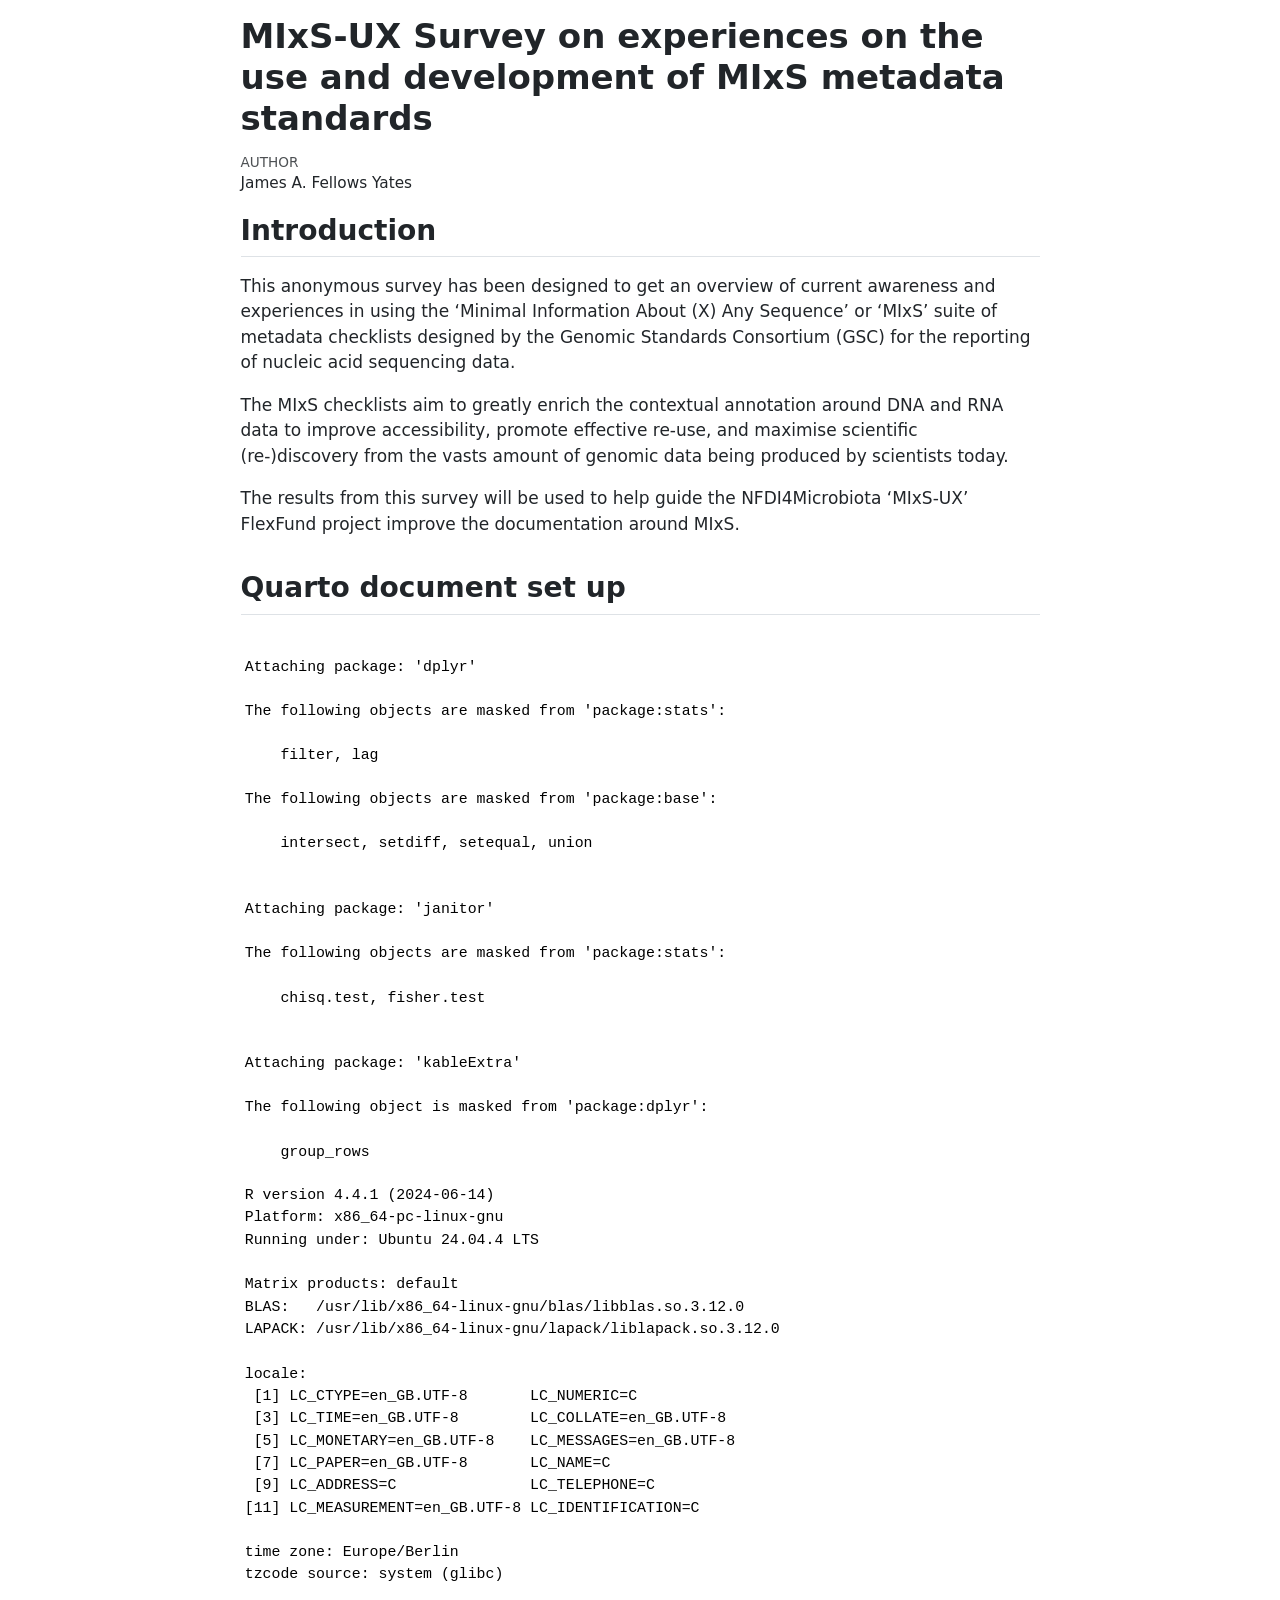
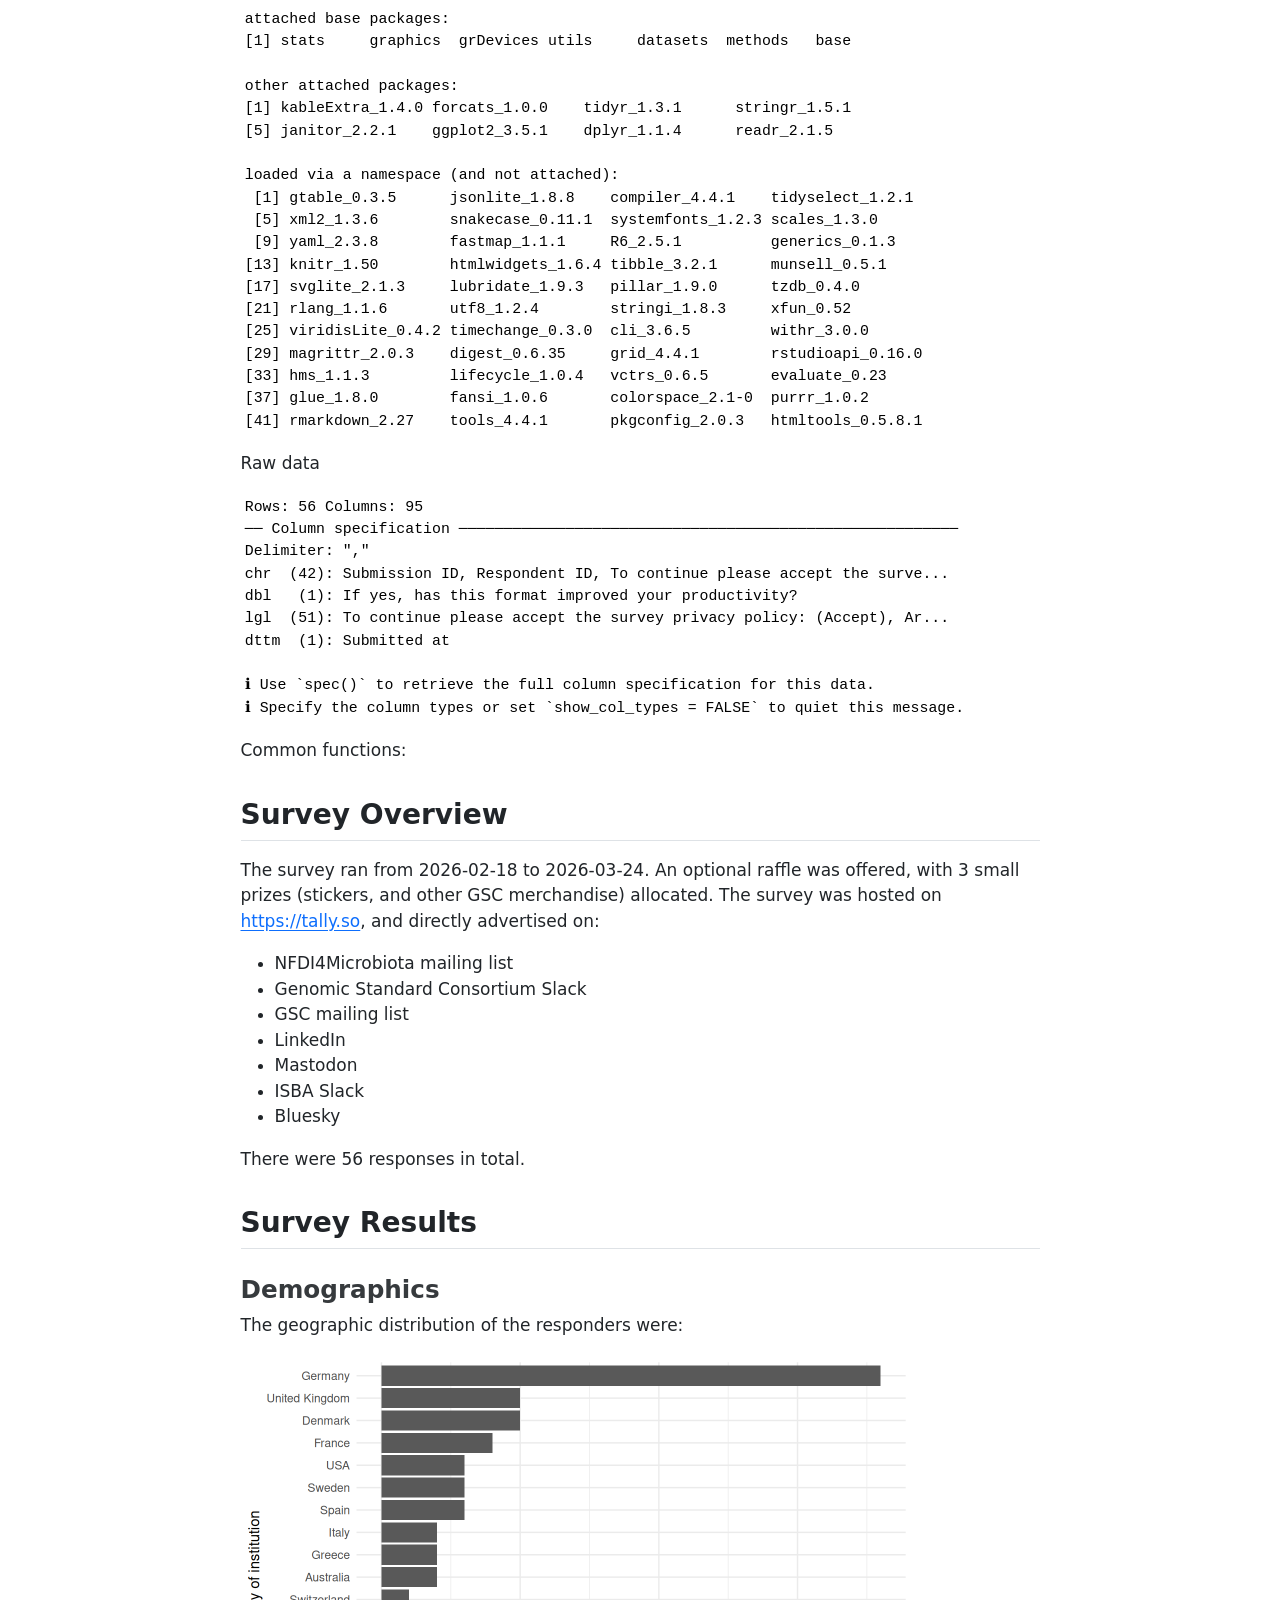
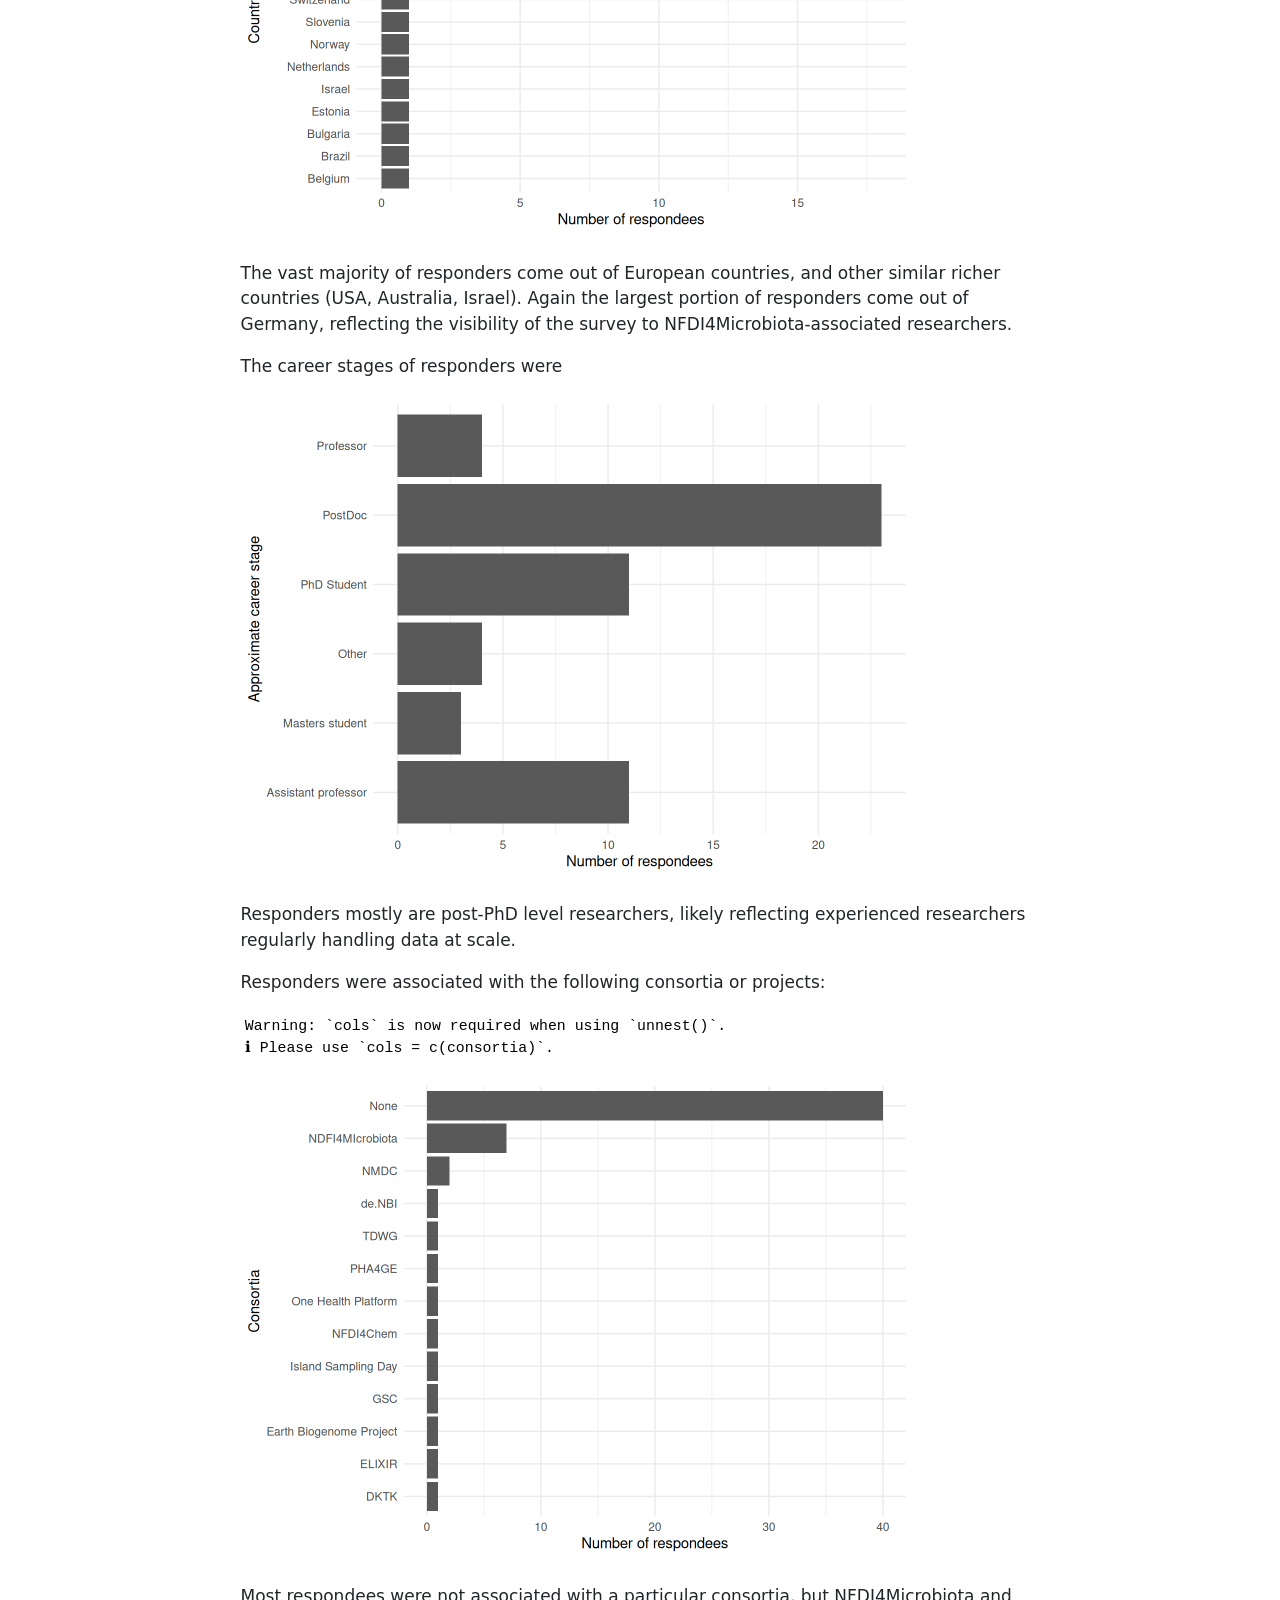
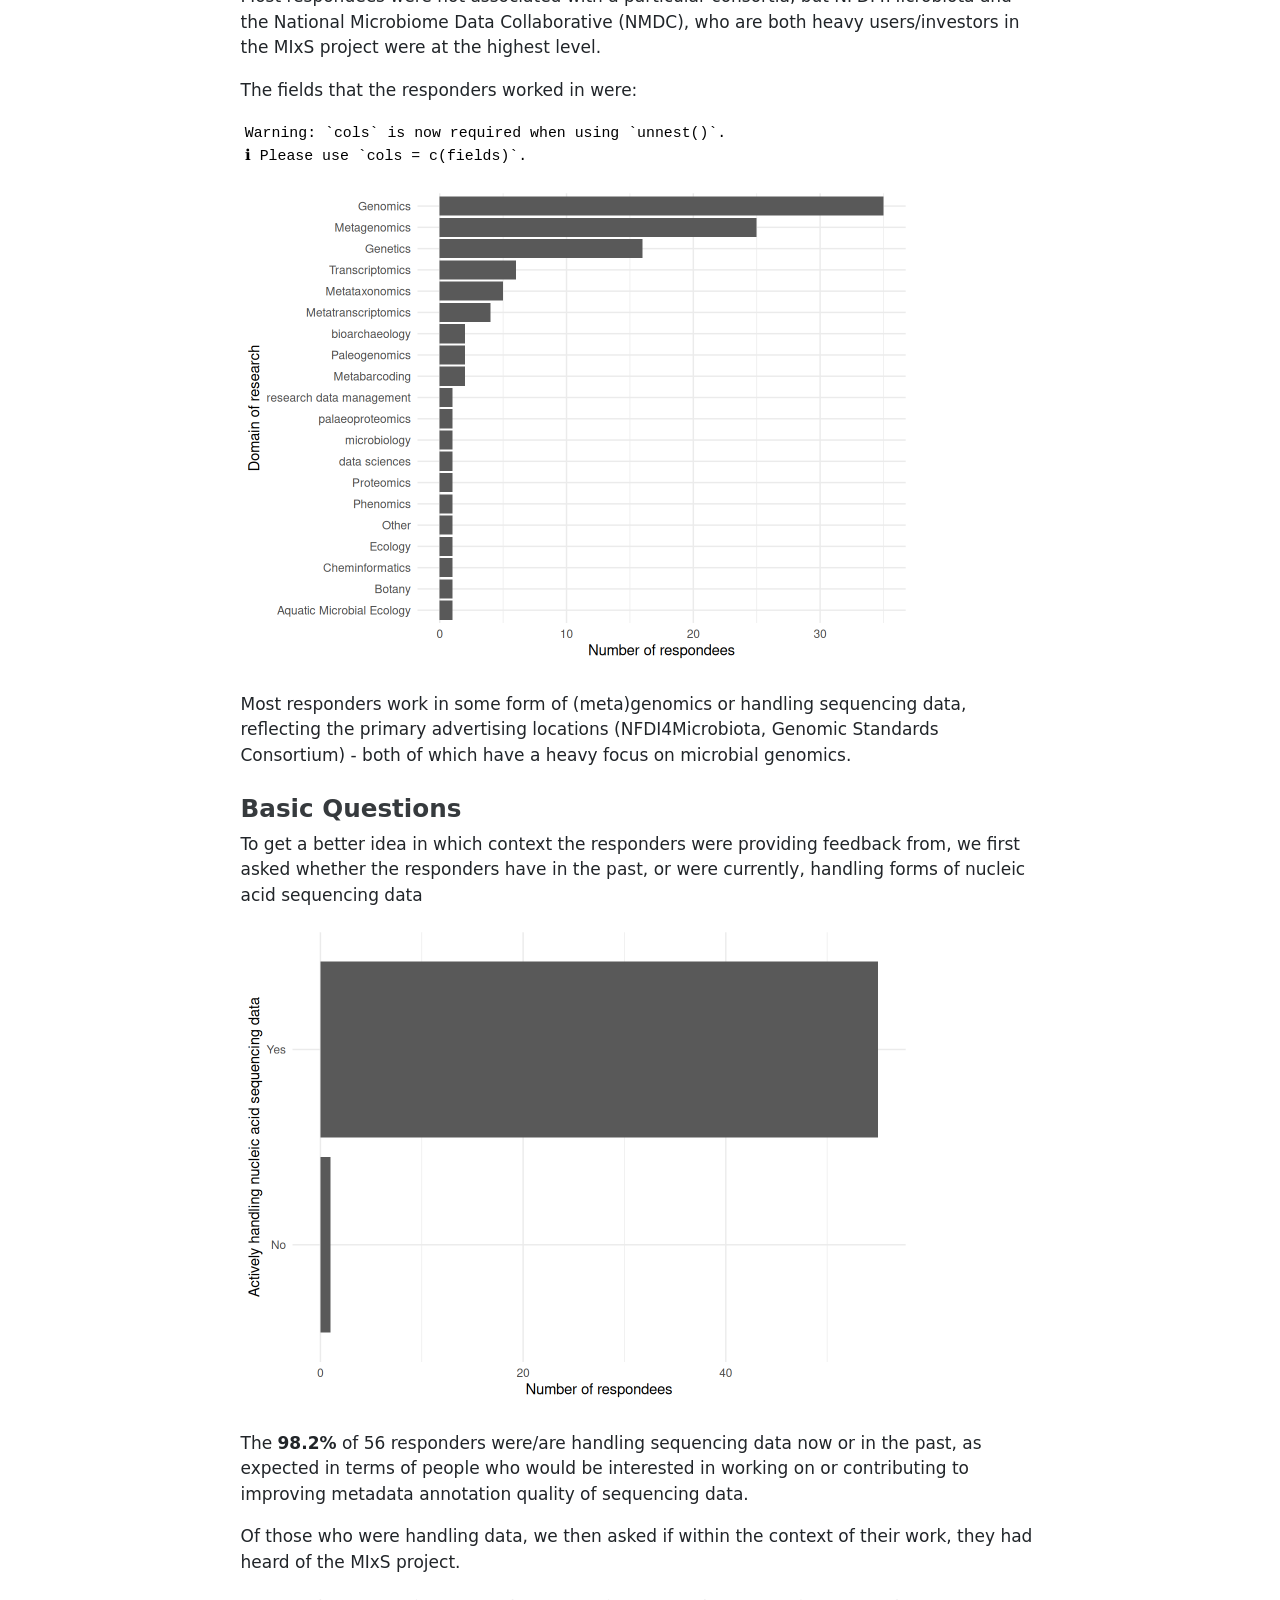
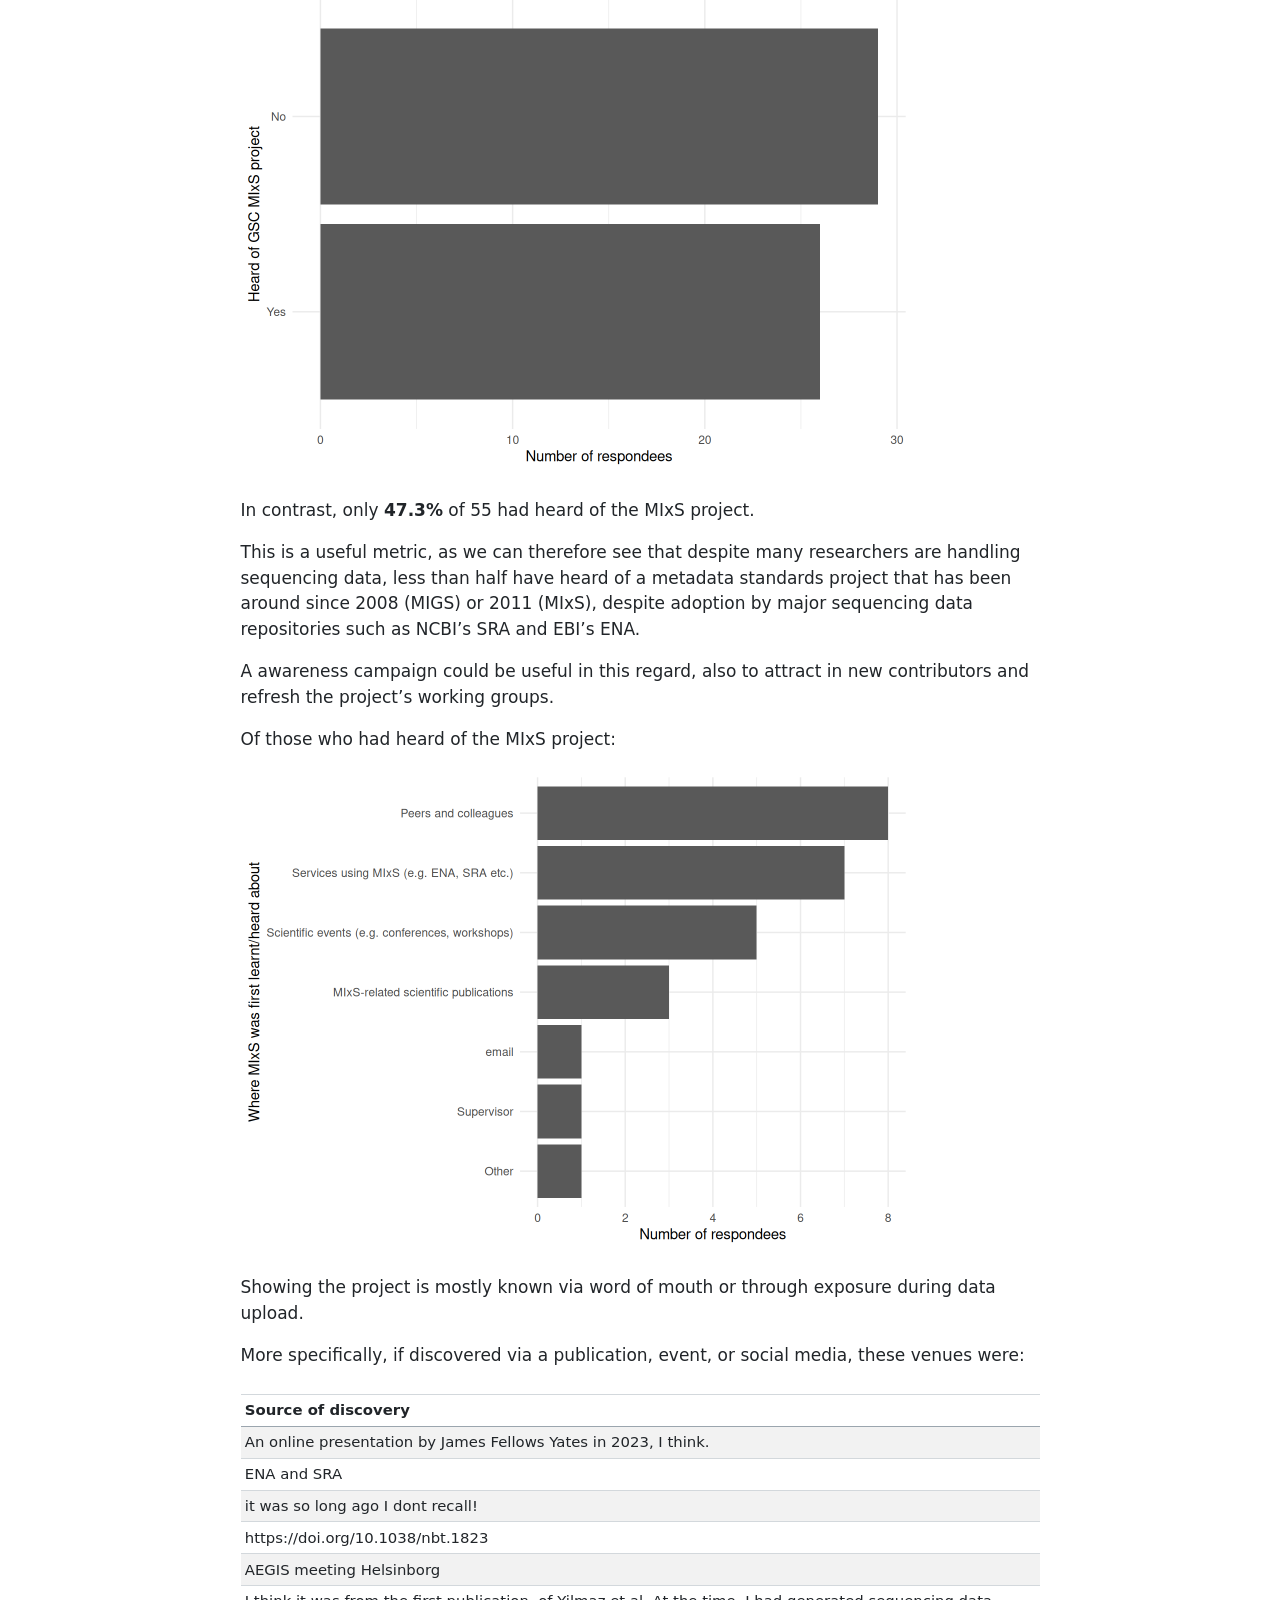
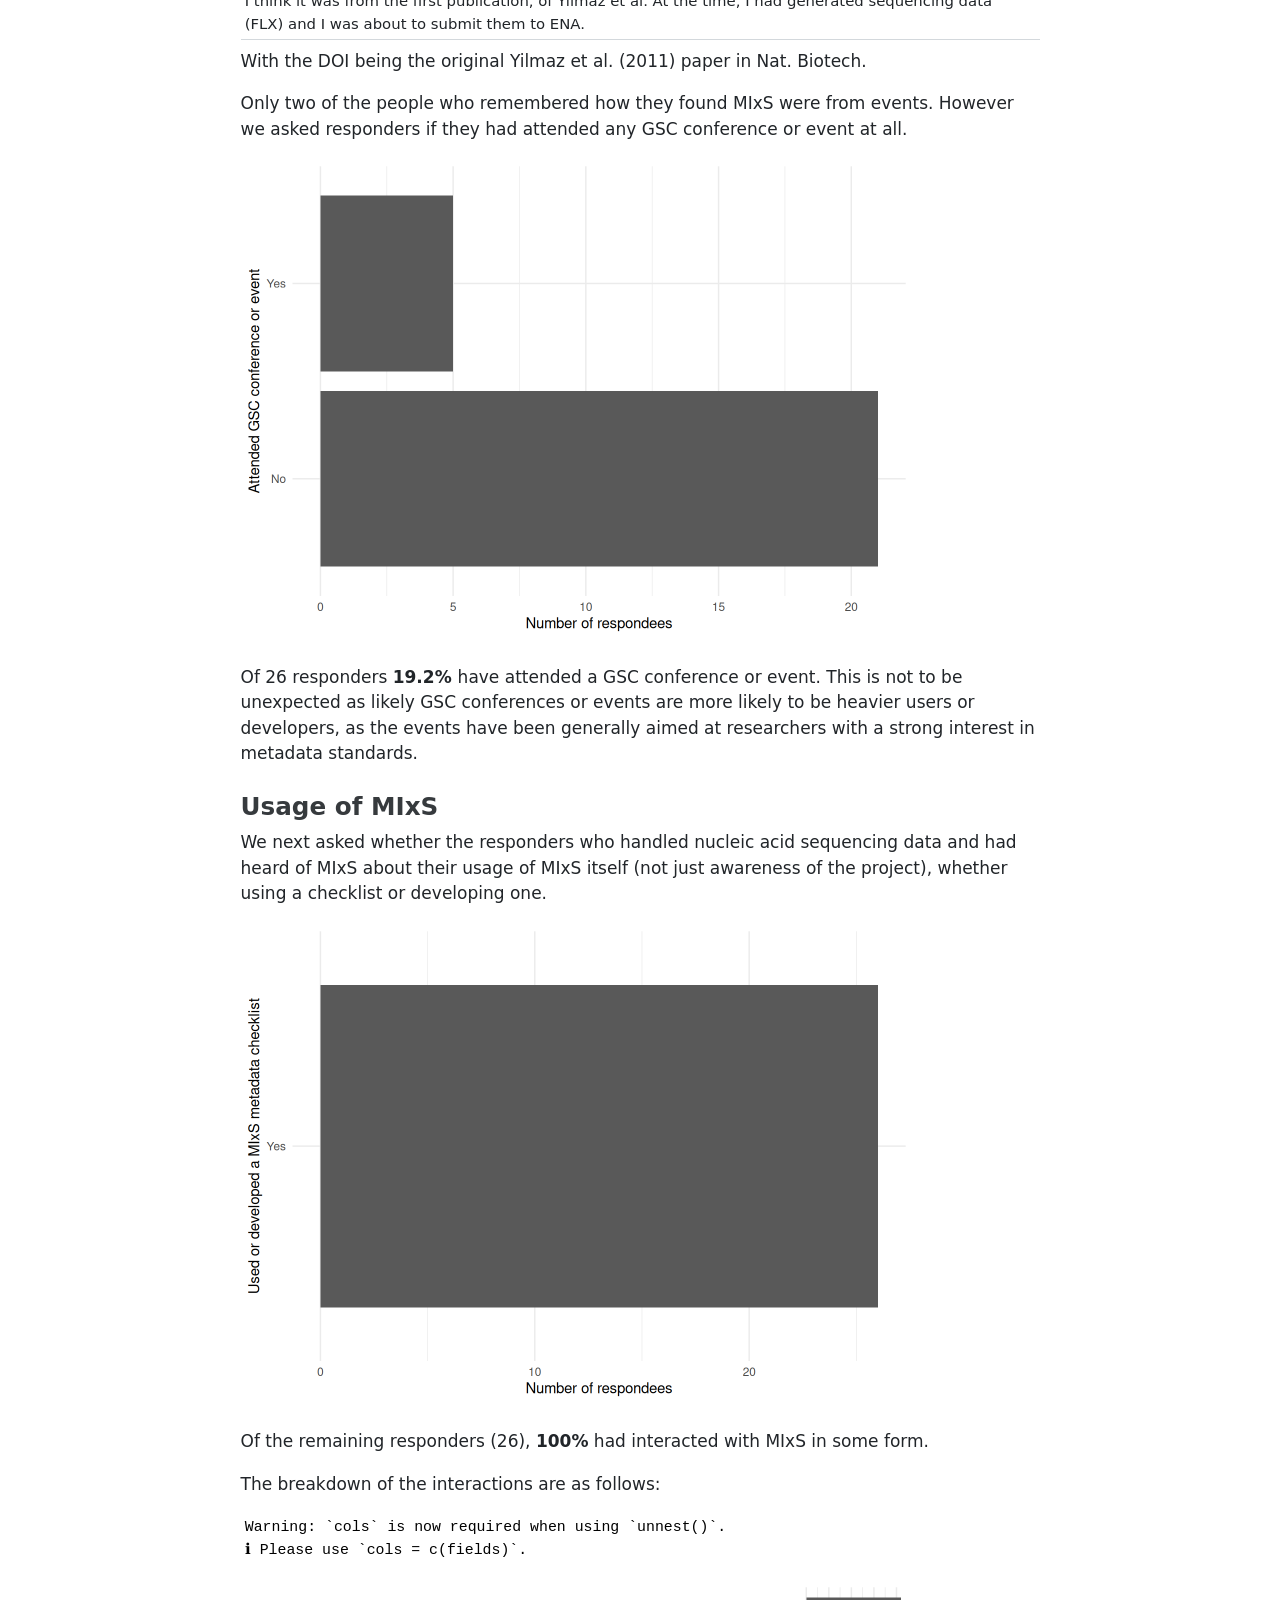
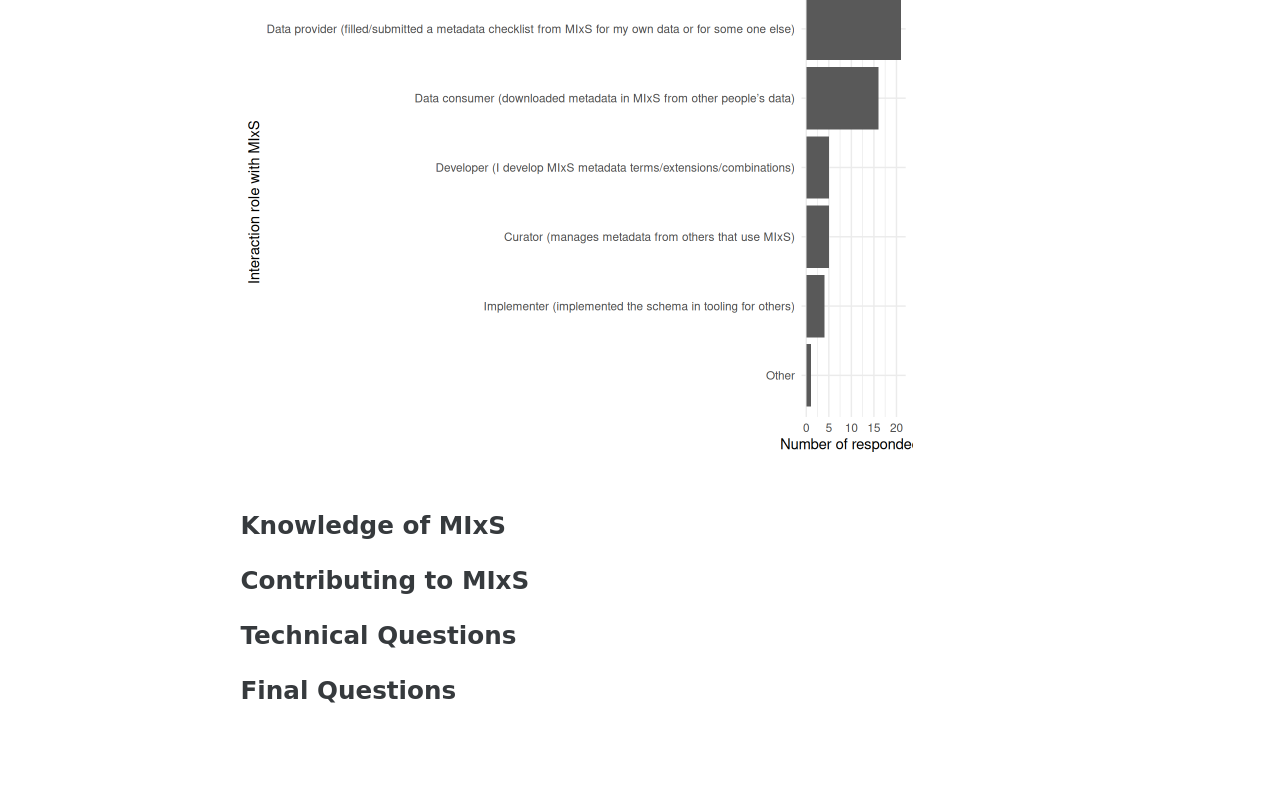
==== mixs-ux-survey.html @ e03e9bd0 "Finish basic questions, continue usage" ====
<!DOCTYPE html>
<html xmlns="http://www.w3.org/1999/xhtml" lang="en" xml:lang="en"><head>

<meta charset="utf-8">
<meta name="generator" content="quarto-1.4.553">

<meta name="viewport" content="width=device-width, initial-scale=1.0, user-scalable=yes">

<meta name="author" content="James A. Fellows Yates">

<title>MIxS-UX Survey on experiences on the use and development of MIxS metadata standards</title>
<style>
code{white-space: pre-wrap;}
span.smallcaps{font-variant: small-caps;}
div.columns{display: flex; gap: min(4vw, 1.5em);}
div.column{flex: auto; overflow-x: auto;}
div.hanging-indent{margin-left: 1.5em; text-indent: -1.5em;}
ul.task-list{list-style: none;}
ul.task-list li input[type="checkbox"] {
  width: 0.8em;
  margin: 0 0.8em 0.2em -1em; /* quarto-specific, see https://github.com/quarto-dev/quarto-cli/issues/4556 */ 
  vertical-align: middle;
}
</style>


<script src="mixs-ux-survey_files/libs/clipboard/clipboard.min.js"></script>
<script src="mixs-ux-survey_files/libs/quarto-html/quarto.js"></script>
<script src="mixs-ux-survey_files/libs/quarto-html/popper.min.js"></script>
<script src="mixs-ux-survey_files/libs/quarto-html/tippy.umd.min.js"></script>
<script src="mixs-ux-survey_files/libs/quarto-html/anchor.min.js"></script>
<link href="mixs-ux-survey_files/libs/quarto-html/tippy.css" rel="stylesheet">
<link href="mixs-ux-survey_files/libs/quarto-html/quarto-syntax-highlighting.css" rel="stylesheet" id="quarto-text-highlighting-styles">
<script src="mixs-ux-survey_files/libs/bootstrap/bootstrap.min.js"></script>
<link href="mixs-ux-survey_files/libs/bootstrap/bootstrap-icons.css" rel="stylesheet">
<link href="mixs-ux-survey_files/libs/bootstrap/bootstrap.min.css" rel="stylesheet" id="quarto-bootstrap" data-mode="light">


</head>

<body class="fullcontent">

<div id="quarto-content" class="page-columns page-rows-contents page-layout-article">

<main class="content" id="quarto-document-content">

<header id="title-block-header" class="quarto-title-block default">
<div class="quarto-title">
<h1 class="title">MIxS-UX Survey on experiences on the use and development of MIxS metadata standards</h1>
</div>



<div class="quarto-title-meta">

    <div>
    <div class="quarto-title-meta-heading">Author</div>
    <div class="quarto-title-meta-contents">
             <p>James A. Fellows Yates </p>
          </div>
  </div>
    
  
    
  </div>
  


</header>


<section id="introduction" class="level2">
<h2 class="anchored" data-anchor-id="introduction">Introduction</h2>
<p>This anonymous survey has been designed to get an overview of current awareness and experiences in using the ‘Minimal Information About (X) Any Sequence’ or ‘MIxS’ suite of metadata checklists designed by the Genomic Standards Consortium (GSC) for the reporting of nucleic acid sequencing data.</p>
<p>The MIxS checklists aim to greatly enrich the contextual annotation around DNA and RNA data to improve accessibility, promote effective re-use, and maximise scientific (re-)discovery from the vasts amount of genomic data being produced by scientists today.</p>
<p>The results from this survey will be used to help guide the NFDI4Microbiota ‘MIxS-UX’ FlexFund project improve the documentation around MIxS.</p>
</section>
<section id="quarto-document-set-up" class="level2">
<h2 class="anchored" data-anchor-id="quarto-document-set-up">Quarto document set up</h2>
<div class="cell">
<div class="cell-output cell-output-stderr">
<pre><code>
Attaching package: 'dplyr'</code></pre>
</div>
<div class="cell-output cell-output-stderr">
<pre><code>The following objects are masked from 'package:stats':

    filter, lag</code></pre>
</div>
<div class="cell-output cell-output-stderr">
<pre><code>The following objects are masked from 'package:base':

    intersect, setdiff, setequal, union</code></pre>
</div>
<div class="cell-output cell-output-stderr">
<pre><code>
Attaching package: 'janitor'</code></pre>
</div>
<div class="cell-output cell-output-stderr">
<pre><code>The following objects are masked from 'package:stats':

    chisq.test, fisher.test</code></pre>
</div>
<div class="cell-output cell-output-stderr">
<pre><code>
Attaching package: 'kableExtra'</code></pre>
</div>
<div class="cell-output cell-output-stderr">
<pre><code>The following object is masked from 'package:dplyr':

    group_rows</code></pre>
</div>
<div class="cell-output cell-output-stdout">
<pre><code>R version 4.4.1 (2024-06-14)
Platform: x86_64-pc-linux-gnu
Running under: Ubuntu 24.04.4 LTS

Matrix products: default
BLAS:   /usr/lib/x86_64-linux-gnu/blas/libblas.so.3.12.0 
LAPACK: /usr/lib/x86_64-linux-gnu/lapack/liblapack.so.3.12.0

locale:
 [1] LC_CTYPE=en_GB.UTF-8       LC_NUMERIC=C              
 [3] LC_TIME=en_GB.UTF-8        LC_COLLATE=en_GB.UTF-8    
 [5] LC_MONETARY=en_GB.UTF-8    LC_MESSAGES=en_GB.UTF-8   
 [7] LC_PAPER=en_GB.UTF-8       LC_NAME=C                 
 [9] LC_ADDRESS=C               LC_TELEPHONE=C            
[11] LC_MEASUREMENT=en_GB.UTF-8 LC_IDENTIFICATION=C       

time zone: Europe/Berlin
tzcode source: system (glibc)

attached base packages:
[1] stats     graphics  grDevices utils     datasets  methods   base     

other attached packages:
[1] kableExtra_1.4.0 forcats_1.0.0    tidyr_1.3.1      stringr_1.5.1   
[5] janitor_2.2.1    ggplot2_3.5.1    dplyr_1.1.4      readr_2.1.5     

loaded via a namespace (and not attached):
 [1] gtable_0.3.5      jsonlite_1.8.8    compiler_4.4.1    tidyselect_1.2.1 
 [5] xml2_1.3.6        snakecase_0.11.1  systemfonts_1.2.3 scales_1.3.0     
 [9] yaml_2.3.8        fastmap_1.1.1     R6_2.5.1          generics_0.1.3   
[13] knitr_1.50        htmlwidgets_1.6.4 tibble_3.2.1      munsell_0.5.1    
[17] svglite_2.1.3     lubridate_1.9.3   pillar_1.9.0      tzdb_0.4.0       
[21] rlang_1.1.6       utf8_1.2.4        stringi_1.8.3     xfun_0.52        
[25] viridisLite_0.4.2 timechange_0.3.0  cli_3.6.5         withr_3.0.0      
[29] magrittr_2.0.3    digest_0.6.35     grid_4.4.1        rstudioapi_0.16.0
[33] hms_1.1.3         lifecycle_1.0.4   vctrs_0.6.5       evaluate_0.23    
[37] glue_1.8.0        fansi_1.0.6       colorspace_2.1-0  purrr_1.0.2      
[41] rmarkdown_2.27    tools_4.4.1       pkgconfig_2.0.3   htmltools_0.5.8.1</code></pre>
</div>
</div>
<p>Raw data</p>
<div class="cell">
<div class="cell-output cell-output-stderr">
<pre><code>Rows: 56 Columns: 95
── Column specification ────────────────────────────────────────────────────────
Delimiter: ","
chr  (42): Submission ID, Respondent ID, To continue please accept the surve...
dbl   (1): If yes, has this format improved your productivity?
lgl  (51): To continue please accept the survey privacy policy: (Accept), Ar...
dttm  (1): Submitted at

ℹ Use `spec()` to retrieve the full column specification for this data.
ℹ Specify the column types or set `show_col_types = FALSE` to quiet this message.</code></pre>
</div>
</div>
<p>Common functions:</p>
</section>
<section id="survey-overview" class="level2">
<h2 class="anchored" data-anchor-id="survey-overview">Survey Overview</h2>
<p>The survey ran from 2026-02-18 to 2026-03-24. An optional raffle was offered, with 3 small prizes (stickers, and other GSC merchandise) allocated. The survey was hosted on <a href="https://tally.so">https://tally.so</a>, and directly advertised on:</p>
<ul>
<li>NFDI4Microbiota mailing list</li>
<li>Genomic Standard Consortium Slack</li>
<li>GSC mailing list</li>
<li>LinkedIn</li>
<li>Mastodon</li>
<li>ISBA Slack</li>
<li>Bluesky</li>
</ul>
<p>There were 56 responses in total.</p>
</section>
<section id="survey-results" class="level2">
<h2 class="anchored" data-anchor-id="survey-results">Survey Results</h2>
<section id="demographics" class="level3">
<h3 class="anchored" data-anchor-id="demographics">Demographics</h3>
<p>The geographic distribution of the responders were:</p>
<div class="cell">
<div class="cell-output-display">
<div>
<figure class="figure">
<p><img src="mixs-ux-survey_files/figure-html/unnamed-chunk-4-1.png" class="img-fluid figure-img" width="672"></p>
</figure>
</div>
</div>
</div>
<!-- TODO Add colour/filled in map? -->
<p>The vast majority of responders come out of European countries, and other similar richer countries (USA, Australia, Israel). Again the largest portion of responders come out of Germany, reflecting the visibility of the survey to NFDI4Microbiota-associated researchers.</p>
<p>The career stages of responders were</p>
<div class="cell">
<div class="cell-output-display">
<div>
<figure class="figure">
<p><img src="mixs-ux-survey_files/figure-html/unnamed-chunk-5-1.png" class="img-fluid figure-img" width="672"></p>
</figure>
</div>
</div>
</div>
<p>Responders mostly are post-PhD level researchers, likely reflecting experienced researchers regularly handling data at scale.</p>
<p>Responders were associated with the following consortia or projects:</p>
<div class="cell">
<div class="cell-output cell-output-stderr">
<pre><code>Warning: `cols` is now required when using `unnest()`.
ℹ Please use `cols = c(consortia)`.</code></pre>
</div>
<div class="cell-output-display">
<div>
<figure class="figure">
<p><img src="mixs-ux-survey_files/figure-html/unnamed-chunk-6-1.png" class="img-fluid figure-img" width="672"></p>
</figure>
</div>
</div>
</div>
<p>Most respondees were not associated with a particular consortia, but NFDI4Microbiota and the National Microbiome Data Collaborative (NMDC), who are both heavy users/investors in the MIxS project were at the highest level.</p>
<p>The fields that the responders worked in were:</p>
<div class="cell">
<div class="cell-output cell-output-stderr">
<pre><code>Warning: `cols` is now required when using `unnest()`.
ℹ Please use `cols = c(fields)`.</code></pre>
</div>
<div class="cell-output-display">
<div>
<figure class="figure">
<p><img src="mixs-ux-survey_files/figure-html/unnamed-chunk-7-1.png" class="img-fluid figure-img" width="672"></p>
</figure>
</div>
</div>
</div>
<p>Most responders work in some form of (meta)genomics or handling sequencing data, reflecting the primary advertising locations (NFDI4Microbiota, Genomic Standards Consortium) - both of which have a heavy focus on microbial genomics.</p>
</section>
<section id="basic-questions" class="level3">
<h3 class="anchored" data-anchor-id="basic-questions">Basic Questions</h3>
<p>To get a better idea in which context the responders were providing feedback from, we first asked whether the responders have in the past, or were currently, handling forms of nucleic acid sequencing data</p>
<div class="cell">
<div class="cell-output-display">
<div>
<figure class="figure">
<p><img src="mixs-ux-survey_files/figure-html/unnamed-chunk-8-1.png" class="img-fluid figure-img" width="672"></p>
</figure>
</div>
</div>
</div>
<p>The <strong>98.2%</strong> of 56 responders were/are handling sequencing data now or in the past, as expected in terms of people who would be interested in working on or contributing to improving metadata annotation quality of sequencing data.</p>
<p>Of those who were handling data, we then asked if within the context of their work, they had heard of the MIxS project.</p>
<div class="cell">
<div class="cell-output-display">
<div>
<figure class="figure">
<p><img src="mixs-ux-survey_files/figure-html/unnamed-chunk-9-1.png" class="img-fluid figure-img" width="672"></p>
</figure>
</div>
</div>
</div>
<p>In contrast, only <strong>47.3%</strong> of 55 had heard of the MIxS project.</p>
<p>This is a useful metric, as we can therefore see that despite many researchers are handling sequencing data, less than half have heard of a metadata standards project that has been around since 2008 (MIGS) or 2011 (MIxS), despite adoption by major sequencing data repositories such as NCBI’s SRA and EBI’s ENA.</p>
<p>A awareness campaign could be useful in this regard, also to attract in new contributors and refresh the project’s working groups.</p>
<p>Of those who had heard of the MIxS project:</p>
<div class="cell">
<div class="cell-output-display">
<div>
<figure class="figure">
<p><img src="mixs-ux-survey_files/figure-html/unnamed-chunk-10-1.png" class="img-fluid figure-img" width="672"></p>
</figure>
</div>
</div>
</div>
<p>Showing the project is mostly known via word of mouth or through exposure during data upload.</p>
<p>More specifically, if discovered via a publication, event, or social media, these venues were:</p>
<div class="cell">
<div class="cell-output-display">
<table class="table table-sm table-striped small">
<colgroup>
<col style="width: 100%">
</colgroup>
<thead>
<tr class="header">
<th style="text-align: left;">Source of discovery</th>
</tr>
</thead>
<tbody>
<tr class="odd">
<td style="text-align: left;">An online presentation by James Fellows Yates in 2023, I think.</td>
</tr>
<tr class="even">
<td style="text-align: left;">ENA and SRA</td>
</tr>
<tr class="odd">
<td style="text-align: left;">it was so long ago I dont recall!</td>
</tr>
<tr class="even">
<td style="text-align: left;">https://doi.org/10.1038/nbt.1823</td>
</tr>
<tr class="odd">
<td style="text-align: left;">AEGIS meeting Helsinborg</td>
</tr>
<tr class="even">
<td style="text-align: left;">I think it was from the first publication, of Yilmaz et al.&nbsp;At the time, I had generated sequencing data (FLX) and I was about to submit them to ENA.</td>
</tr>
</tbody>
</table>
</div>
</div>
<p>With the DOI being the original Yilmaz et al.&nbsp;(2011) paper in Nat. Biotech.</p>
<p>Only two of the people who remembered how they found MIxS were from events. However we asked responders if they had attended any GSC conference or event at all.</p>
<div class="cell">
<div class="cell-output-display">
<div>
<figure class="figure">
<p><img src="mixs-ux-survey_files/figure-html/unnamed-chunk-12-1.png" class="img-fluid figure-img" width="672"></p>
</figure>
</div>
</div>
</div>
<p>Of 26 responders <strong>19.2% </strong>have attended a GSC conference or event. This is not to be unexpected as likely GSC conferences or events are more likely to be heavier users or developers, as the events have been generally aimed at researchers with a strong interest in metadata standards.</p>
</section>
<section id="usage-of-mixs" class="level3">
<h3 class="anchored" data-anchor-id="usage-of-mixs">Usage of MIxS</h3>
<p>We next asked whether the responders who handled nucleic acid sequencing data and had heard of MIxS about their usage of MIxS itself (not just awareness of the project), whether using a checklist or developing one.</p>
<div class="cell">
<div class="cell-output-display">
<div>
<figure class="figure">
<p><img src="mixs-ux-survey_files/figure-html/unnamed-chunk-13-1.png" class="img-fluid figure-img" width="672"></p>
</figure>
</div>
</div>
</div>
<p>Of the remaining responders (26), <strong>100%</strong> had interacted with MIxS in some form.</p>
<p>The breakdown of the interactions are as follows:</p>
<div class="cell">
<div class="cell-output cell-output-stderr">
<pre><code>Warning: `cols` is now required when using `unnest()`.
ℹ Please use `cols = c(fields)`.</code></pre>
</div>
<div class="cell-output-display">
<div>
<figure class="figure">
<p><img src="mixs-ux-survey_files/figure-html/unnamed-chunk-14-1.png" class="img-fluid figure-img" width="672"></p>
</figure>
</div>
</div>
</div>
</section>
<section id="knowledge-of-mixs" class="level3">
<h3 class="anchored" data-anchor-id="knowledge-of-mixs">Knowledge of MIxS</h3>
</section>
<section id="contributing-to-mixs" class="level3">
<h3 class="anchored" data-anchor-id="contributing-to-mixs">Contributing to MIxS</h3>
</section>
<section id="technical-questions" class="level3">
<h3 class="anchored" data-anchor-id="technical-questions">Technical Questions</h3>
</section>
<section id="final-questions" class="level3">
<h3 class="anchored" data-anchor-id="final-questions">Final Questions</h3>
</section>
</section>

</main>
<!-- /main column -->
<script id="quarto-html-after-body" type="application/javascript">
window.document.addEventListener("DOMContentLoaded", function (event) {
  const toggleBodyColorMode = (bsSheetEl) => {
    const mode = bsSheetEl.getAttribute("data-mode");
    const bodyEl = window.document.querySelector("body");
    if (mode === "dark") {
      bodyEl.classList.add("quarto-dark");
      bodyEl.classList.remove("quarto-light");
    } else {
      bodyEl.classList.add("quarto-light");
      bodyEl.classList.remove("quarto-dark");
    }
  }
  const toggleBodyColorPrimary = () => {
    const bsSheetEl = window.document.querySelector("link#quarto-bootstrap");
    if (bsSheetEl) {
      toggleBodyColorMode(bsSheetEl);
    }
  }
  toggleBodyColorPrimary();  
  const icon = "";
  const anchorJS = new window.AnchorJS();
  anchorJS.options = {
    placement: 'right',
    icon: icon
  };
  anchorJS.add('.anchored');
  const isCodeAnnotation = (el) => {
    for (const clz of el.classList) {
      if (clz.startsWith('code-annotation-')) {                     
        return true;
      }
    }
    return false;
  }
  const clipboard = new window.ClipboardJS('.code-copy-button', {
    text: function(trigger) {
      const codeEl = trigger.previousElementSibling.cloneNode(true);
      for (const childEl of codeEl.children) {
        if (isCodeAnnotation(childEl)) {
          childEl.remove();
        }
      }
      return codeEl.innerText;
    }
  });
  clipboard.on('success', function(e) {
    // button target
    const button = e.trigger;
    // don't keep focus
    button.blur();
    // flash "checked"
    button.classList.add('code-copy-button-checked');
    var currentTitle = button.getAttribute("title");
    button.setAttribute("title", "Copied!");
    let tooltip;
    if (window.bootstrap) {
      button.setAttribute("data-bs-toggle", "tooltip");
      button.setAttribute("data-bs-placement", "left");
      button.setAttribute("data-bs-title", "Copied!");
      tooltip = new bootstrap.Tooltip(button, 
        { trigger: "manual", 
          customClass: "code-copy-button-tooltip",
          offset: [0, -8]});
      tooltip.show();    
    }
    setTimeout(function() {
      if (tooltip) {
        tooltip.hide();
        button.removeAttribute("data-bs-title");
        button.removeAttribute("data-bs-toggle");
        button.removeAttribute("data-bs-placement");
      }
      button.setAttribute("title", currentTitle);
      button.classList.remove('code-copy-button-checked');
    }, 1000);
    // clear code selection
    e.clearSelection();
  });
    var localhostRegex = new RegExp(/^(?:http|https):\/\/localhost\:?[0-9]*\//);
    var mailtoRegex = new RegExp(/^mailto:/);
      var filterRegex = new RegExp('/' + window.location.host + '/');
    var isInternal = (href) => {
        return filterRegex.test(href) || localhostRegex.test(href) || mailtoRegex.test(href);
    }
    // Inspect non-navigation links and adorn them if external
 	var links = window.document.querySelectorAll('a[href]:not(.nav-link):not(.navbar-brand):not(.toc-action):not(.sidebar-link):not(.sidebar-item-toggle):not(.pagination-link):not(.no-external):not([aria-hidden]):not(.dropdown-item):not(.quarto-navigation-tool)');
    for (var i=0; i<links.length; i++) {
      const link = links[i];
      if (!isInternal(link.href)) {
        // undo the damage that might have been done by quarto-nav.js in the case of
        // links that we want to consider external
        if (link.dataset.originalHref !== undefined) {
          link.href = link.dataset.originalHref;
        }
      }
    }
  function tippyHover(el, contentFn, onTriggerFn, onUntriggerFn) {
    const config = {
      allowHTML: true,
      maxWidth: 500,
      delay: 100,
      arrow: false,
      appendTo: function(el) {
          return el.parentElement;
      },
      interactive: true,
      interactiveBorder: 10,
      theme: 'quarto',
      placement: 'bottom-start',
    };
    if (contentFn) {
      config.content = contentFn;
    }
    if (onTriggerFn) {
      config.onTrigger = onTriggerFn;
    }
    if (onUntriggerFn) {
      config.onUntrigger = onUntriggerFn;
    }
    window.tippy(el, config); 
  }
  const noterefs = window.document.querySelectorAll('a[role="doc-noteref"]');
  for (var i=0; i<noterefs.length; i++) {
    const ref = noterefs[i];
    tippyHover(ref, function() {
      // use id or data attribute instead here
      let href = ref.getAttribute('data-footnote-href') || ref.getAttribute('href');
      try { href = new URL(href).hash; } catch {}
      const id = href.replace(/^#\/?/, "");
      const note = window.document.getElementById(id);
      if (note) {
        return note.innerHTML;
      } else {
        return "";
      }
    });
  }
  const xrefs = window.document.querySelectorAll('a.quarto-xref');
  const processXRef = (id, note) => {
    // Strip column container classes
    const stripColumnClz = (el) => {
      el.classList.remove("page-full", "page-columns");
      if (el.children) {
        for (const child of el.children) {
          stripColumnClz(child);
        }
      }
    }
    stripColumnClz(note)
    if (id === null || id.startsWith('sec-')) {
      // Special case sections, only their first couple elements
      const container = document.createElement("div");
      if (note.children && note.children.length > 2) {
        container.appendChild(note.children[0].cloneNode(true));
        for (let i = 1; i < note.children.length; i++) {
          const child = note.children[i];
          if (child.tagName === "P" && child.innerText === "") {
            continue;
          } else {
            container.appendChild(child.cloneNode(true));
            break;
          }
        }
        if (window.Quarto?.typesetMath) {
          window.Quarto.typesetMath(container);
        }
        return container.innerHTML
      } else {
        if (window.Quarto?.typesetMath) {
          window.Quarto.typesetMath(note);
        }
        return note.innerHTML;
      }
    } else {
      // Remove any anchor links if they are present
      const anchorLink = note.querySelector('a.anchorjs-link');
      if (anchorLink) {
        anchorLink.remove();
      }
      if (window.Quarto?.typesetMath) {
        window.Quarto.typesetMath(note);
      }
      // TODO in 1.5, we should make sure this works without a callout special case
      if (note.classList.contains("callout")) {
        return note.outerHTML;
      } else {
        return note.innerHTML;
      }
    }
  }
  for (var i=0; i<xrefs.length; i++) {
    const xref = xrefs[i];
    tippyHover(xref, undefined, function(instance) {
      instance.disable();
      let url = xref.getAttribute('href');
      let hash = undefined; 
      if (url.startsWith('#')) {
        hash = url;
      } else {
        try { hash = new URL(url).hash; } catch {}
      }
      if (hash) {
        const id = hash.replace(/^#\/?/, "");
        const note = window.document.getElementById(id);
        if (note !== null) {
          try {
            const html = processXRef(id, note.cloneNode(true));
            instance.setContent(html);
          } finally {
            instance.enable();
            instance.show();
          }
        } else {
          // See if we can fetch this
          fetch(url.split('#')[0])
          .then(res => res.text())
          .then(html => {
            const parser = new DOMParser();
            const htmlDoc = parser.parseFromString(html, "text/html");
            const note = htmlDoc.getElementById(id);
            if (note !== null) {
              const html = processXRef(id, note);
              instance.setContent(html);
            } 
          }).finally(() => {
            instance.enable();
            instance.show();
          });
        }
      } else {
        // See if we can fetch a full url (with no hash to target)
        // This is a special case and we should probably do some content thinning / targeting
        fetch(url)
        .then(res => res.text())
        .then(html => {
          const parser = new DOMParser();
          const htmlDoc = parser.parseFromString(html, "text/html");
          const note = htmlDoc.querySelector('main.content');
          if (note !== null) {
            // This should only happen for chapter cross references
            // (since there is no id in the URL)
            // remove the first header
            if (note.children.length > 0 && note.children[0].tagName === "HEADER") {
              note.children[0].remove();
            }
            const html = processXRef(null, note);
            instance.setContent(html);
          } 
        }).finally(() => {
          instance.enable();
          instance.show();
        });
      }
    }, function(instance) {
    });
  }
      let selectedAnnoteEl;
      const selectorForAnnotation = ( cell, annotation) => {
        let cellAttr = 'data-code-cell="' + cell + '"';
        let lineAttr = 'data-code-annotation="' +  annotation + '"';
        const selector = 'span[' + cellAttr + '][' + lineAttr + ']';
        return selector;
      }
      const selectCodeLines = (annoteEl) => {
        const doc = window.document;
        const targetCell = annoteEl.getAttribute("data-target-cell");
        const targetAnnotation = annoteEl.getAttribute("data-target-annotation");
        const annoteSpan = window.document.querySelector(selectorForAnnotation(targetCell, targetAnnotation));
        const lines = annoteSpan.getAttribute("data-code-lines").split(",");
        const lineIds = lines.map((line) => {
          return targetCell + "-" + line;
        })
        let top = null;
        let height = null;
        let parent = null;
        if (lineIds.length > 0) {
            //compute the position of the single el (top and bottom and make a div)
            const el = window.document.getElementById(lineIds[0]);
            top = el.offsetTop;
            height = el.offsetHeight;
            parent = el.parentElement.parentElement;
          if (lineIds.length > 1) {
            const lastEl = window.document.getElementById(lineIds[lineIds.length - 1]);
            const bottom = lastEl.offsetTop + lastEl.offsetHeight;
            height = bottom - top;
          }
          if (top !== null && height !== null && parent !== null) {
            // cook up a div (if necessary) and position it 
            let div = window.document.getElementById("code-annotation-line-highlight");
            if (div === null) {
              div = window.document.createElement("div");
              div.setAttribute("id", "code-annotation-line-highlight");
              div.style.position = 'absolute';
              parent.appendChild(div);
            }
            div.style.top = top - 2 + "px";
            div.style.height = height + 4 + "px";
            div.style.left = 0;
            let gutterDiv = window.document.getElementById("code-annotation-line-highlight-gutter");
            if (gutterDiv === null) {
              gutterDiv = window.document.createElement("div");
              gutterDiv.setAttribute("id", "code-annotation-line-highlight-gutter");
              gutterDiv.style.position = 'absolute';
              const codeCell = window.document.getElementById(targetCell);
              const gutter = codeCell.querySelector('.code-annotation-gutter');
              gutter.appendChild(gutterDiv);
            }
            gutterDiv.style.top = top - 2 + "px";
            gutterDiv.style.height = height + 4 + "px";
          }
          selectedAnnoteEl = annoteEl;
        }
      };
      const unselectCodeLines = () => {
        const elementsIds = ["code-annotation-line-highlight", "code-annotation-line-highlight-gutter"];
        elementsIds.forEach((elId) => {
          const div = window.document.getElementById(elId);
          if (div) {
            div.remove();
          }
        });
        selectedAnnoteEl = undefined;
      };
        // Handle positioning of the toggle
    window.addEventListener(
      "resize",
      throttle(() => {
        elRect = undefined;
        if (selectedAnnoteEl) {
          selectCodeLines(selectedAnnoteEl);
        }
      }, 10)
    );
    function throttle(fn, ms) {
    let throttle = false;
    let timer;
      return (...args) => {
        if(!throttle) { // first call gets through
            fn.apply(this, args);
            throttle = true;
        } else { // all the others get throttled
            if(timer) clearTimeout(timer); // cancel #2
            timer = setTimeout(() => {
              fn.apply(this, args);
              timer = throttle = false;
            }, ms);
        }
      };
    }
      // Attach click handler to the DT
      const annoteDls = window.document.querySelectorAll('dt[data-target-cell]');
      for (const annoteDlNode of annoteDls) {
        annoteDlNode.addEventListener('click', (event) => {
          const clickedEl = event.target;
          if (clickedEl !== selectedAnnoteEl) {
            unselectCodeLines();
            const activeEl = window.document.querySelector('dt[data-target-cell].code-annotation-active');
            if (activeEl) {
              activeEl.classList.remove('code-annotation-active');
            }
            selectCodeLines(clickedEl);
            clickedEl.classList.add('code-annotation-active');
          } else {
            // Unselect the line
            unselectCodeLines();
            clickedEl.classList.remove('code-annotation-active');
          }
        });
      }
  const findCites = (el) => {
    const parentEl = el.parentElement;
    if (parentEl) {
      const cites = parentEl.dataset.cites;
      if (cites) {
        return {
          el,
          cites: cites.split(' ')
        };
      } else {
        return findCites(el.parentElement)
      }
    } else {
      return undefined;
    }
  };
  var bibliorefs = window.document.querySelectorAll('a[role="doc-biblioref"]');
  for (var i=0; i<bibliorefs.length; i++) {
    const ref = bibliorefs[i];
    const citeInfo = findCites(ref);
    if (citeInfo) {
      tippyHover(citeInfo.el, function() {
        var popup = window.document.createElement('div');
        citeInfo.cites.forEach(function(cite) {
          var citeDiv = window.document.createElement('div');
          citeDiv.classList.add('hanging-indent');
          citeDiv.classList.add('csl-entry');
          var biblioDiv = window.document.getElementById('ref-' + cite);
          if (biblioDiv) {
            citeDiv.innerHTML = biblioDiv.innerHTML;
          }
          popup.appendChild(citeDiv);
        });
        return popup.innerHTML;
      });
    }
  }
});
</script>
</div> <!-- /content -->




</body></html>
---- mixs-ux-survey_files/libs/quarto-html/tippy.css ----
.tippy-box[data-animation=fade][data-state=hidden]{opacity:0}[data-tippy-root]{max-width:calc(100vw - 10px)}.tippy-box{position:relative;background-color:#333;color:#fff;border-radius:4px;font-size:14px;line-height:1.4;white-space:normal;outline:0;transition-property:transform,visibility,opacity}.tippy-box[data-placement^=top]>.tippy-arrow{bottom:0}.tippy-box[data-placement^=top]>.tippy-arrow:before{bottom:-7px;left:0;border-width:8px 8px 0;border-top-color:initial;transform-origin:center top}.tippy-box[data-placement^=bottom]>.tippy-arrow{top:0}.tippy-box[data-placement^=bottom]>.tippy-arrow:before{top:-7px;left:0;border-width:0 8px 8px;border-bottom-color:initial;transform-origin:center bottom}.tippy-box[data-placement^=left]>.tippy-arrow{right:0}.tippy-box[data-placement^=left]>.tippy-arrow:before{border-width:8px 0 8px 8px;border-left-color:initial;right:-7px;transform-origin:center left}.tippy-box[data-placement^=right]>.tippy-arrow{left:0}.tippy-box[data-placement^=right]>.tippy-arrow:before{left:-7px;border-width:8px 8px 8px 0;border-right-color:initial;transform-origin:center right}.tippy-box[data-inertia][data-state=visible]{transition-timing-function:cubic-bezier(.54,1.5,.38,1.11)}.tippy-arrow{width:16px;height:16px;color:#333}.tippy-arrow:before{content:"";position:absolute;border-color:transparent;border-style:solid}.tippy-content{position:relative;padding:5px 9px;z-index:1}
---- mixs-ux-survey_files/libs/quarto-html/quarto-syntax-highlighting.css ----
/* quarto syntax highlight colors */
:root {
  --quarto-hl-ot-color: #003B4F;
  --quarto-hl-at-color: #657422;
  --quarto-hl-ss-color: #20794D;
  --quarto-hl-an-color: #5E5E5E;
  --quarto-hl-fu-color: #4758AB;
  --quarto-hl-st-color: #20794D;
  --quarto-hl-cf-color: #003B4F;
  --quarto-hl-op-color: #5E5E5E;
  --quarto-hl-er-color: #AD0000;
  --quarto-hl-bn-color: #AD0000;
  --quarto-hl-al-color: #AD0000;
  --quarto-hl-va-color: #111111;
  --quarto-hl-bu-color: inherit;
  --quarto-hl-ex-color: inherit;
  --quarto-hl-pp-color: #AD0000;
  --quarto-hl-in-color: #5E5E5E;
  --quarto-hl-vs-color: #20794D;
  --quarto-hl-wa-color: #5E5E5E;
  --quarto-hl-do-color: #5E5E5E;
  --quarto-hl-im-color: #00769E;
  --quarto-hl-ch-color: #20794D;
  --quarto-hl-dt-color: #AD0000;
  --quarto-hl-fl-color: #AD0000;
  --quarto-hl-co-color: #5E5E5E;
  --quarto-hl-cv-color: #5E5E5E;
  --quarto-hl-cn-color: #8f5902;
  --quarto-hl-sc-color: #5E5E5E;
  --quarto-hl-dv-color: #AD0000;
  --quarto-hl-kw-color: #003B4F;
}

/* other quarto variables */
:root {
  --quarto-font-monospace: SFMono-Regular, Menlo, Monaco, Consolas, "Liberation Mono", "Courier New", monospace;
}

pre > code.sourceCode > span {
  color: #003B4F;
}

code span {
  color: #003B4F;
}

code.sourceCode > span {
  color: #003B4F;
}

div.sourceCode,
div.sourceCode pre.sourceCode {
  color: #003B4F;
}

code span.ot {
  color: #003B4F;
  font-style: inherit;
}

code span.at {
  color: #657422;
  font-style: inherit;
}

code span.ss {
  color: #20794D;
  font-style: inherit;
}

code span.an {
  color: #5E5E5E;
  font-style: inherit;
}

code span.fu {
  color: #4758AB;
  font-style: inherit;
}

code span.st {
  color: #20794D;
  font-style: inherit;
}

code span.cf {
  color: #003B4F;
  font-style: inherit;
}

code span.op {
  color: #5E5E5E;
  font-style: inherit;
}

code span.er {
  color: #AD0000;
  font-style: inherit;
}

code span.bn {
  color: #AD0000;
  font-style: inherit;
}

code span.al {
  color: #AD0000;
  font-style: inherit;
}

code span.va {
  color: #111111;
  font-style: inherit;
}

code span.bu {
  font-style: inherit;
}

code span.ex {
  font-style: inherit;
}

code span.pp {
  color: #AD0000;
  font-style: inherit;
}

code span.in {
  color: #5E5E5E;
  font-style: inherit;
}

code span.vs {
  color: #20794D;
  font-style: inherit;
}

code span.wa {
  color: #5E5E5E;
  font-style: italic;
}

code span.do {
  color: #5E5E5E;
  font-style: italic;
}

code span.im {
  color: #00769E;
  font-style: inherit;
}

code span.ch {
  color: #20794D;
  font-style: inherit;
}

code span.dt {
  color: #AD0000;
  font-style: inherit;
}

code span.fl {
  color: #AD0000;
  font-style: inherit;
}

code span.co {
  color: #5E5E5E;
  font-style: inherit;
}

code span.cv {
  color: #5E5E5E;
  font-style: italic;
}

code span.cn {
  color: #8f5902;
  font-style: inherit;
}

code span.sc {
  color: #5E5E5E;
  font-style: inherit;
}

code span.dv {
  color: #AD0000;
  font-style: inherit;
}

code span.kw {
  color: #003B4F;
  font-style: inherit;
}

.prevent-inlining {
  content: "</";
}

/*# sourceMappingURL=debc5d5d77c3f9108843748ff7464032.css.map */
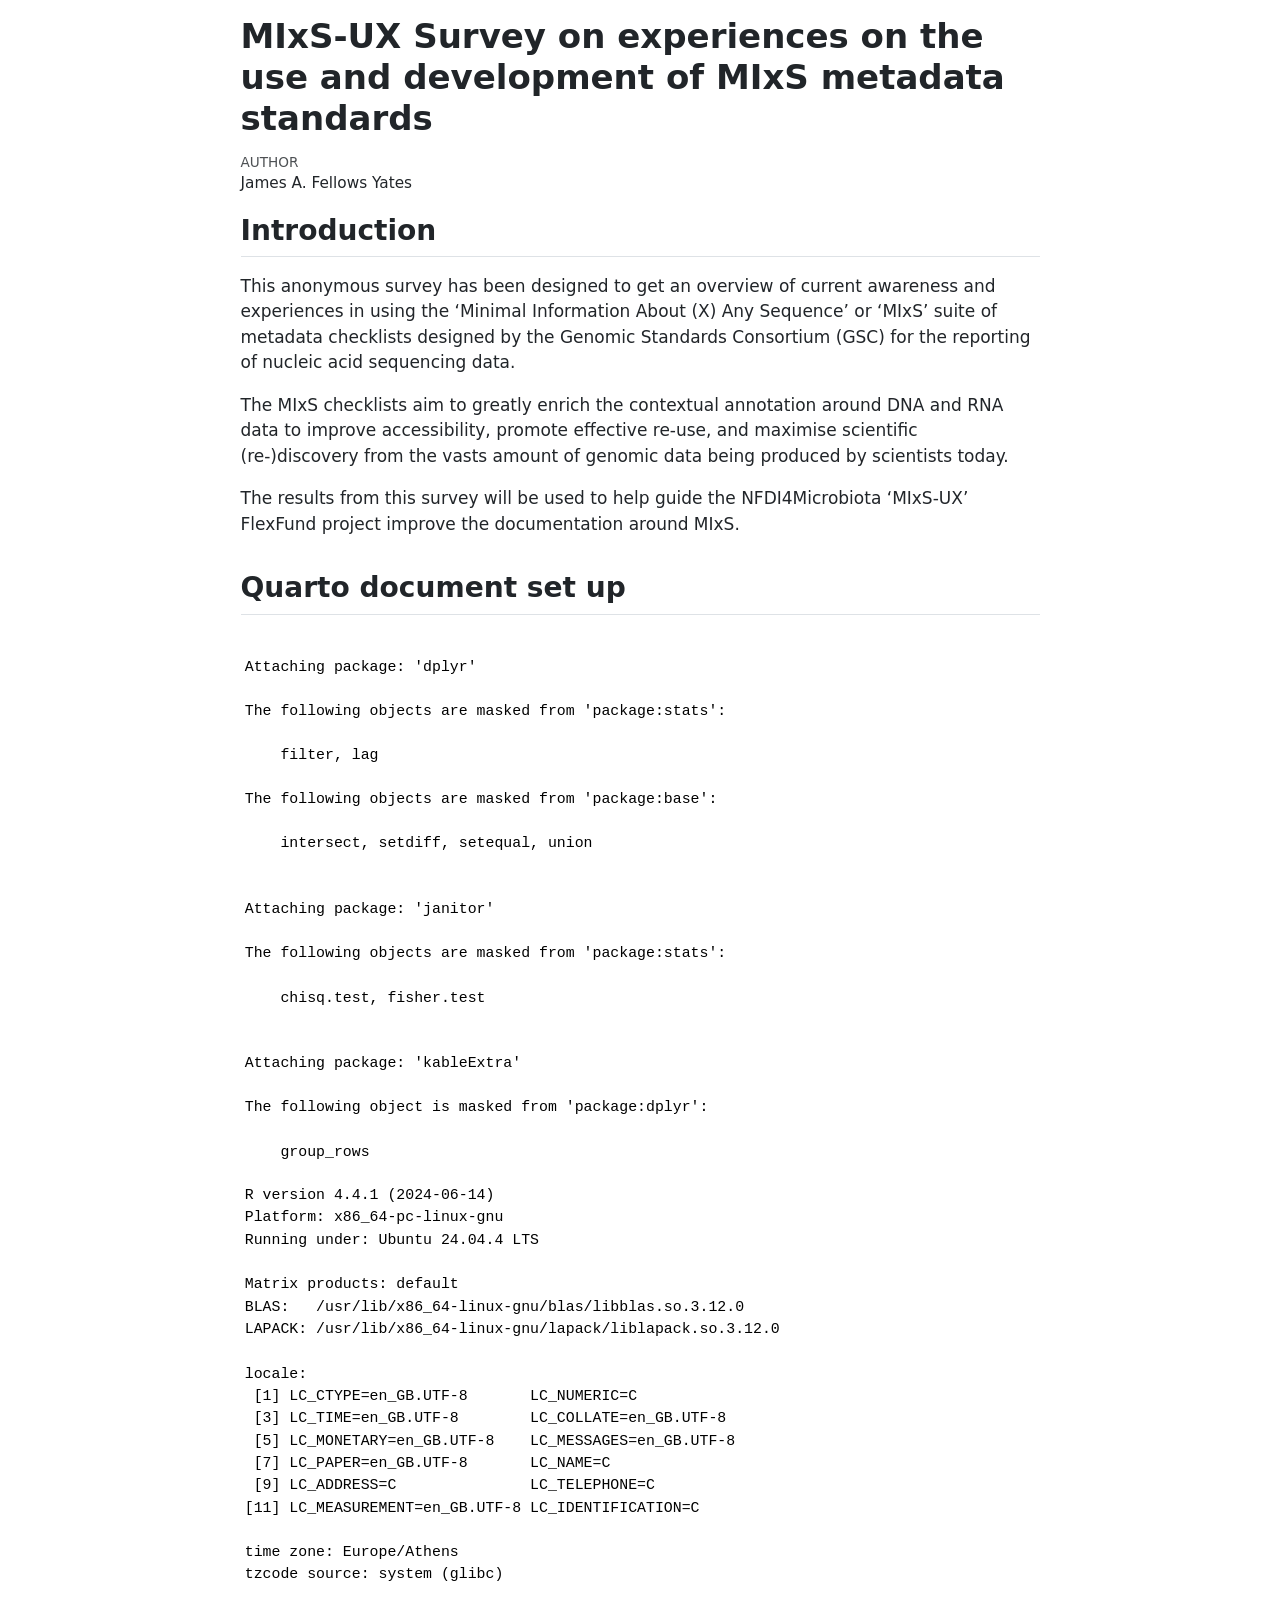
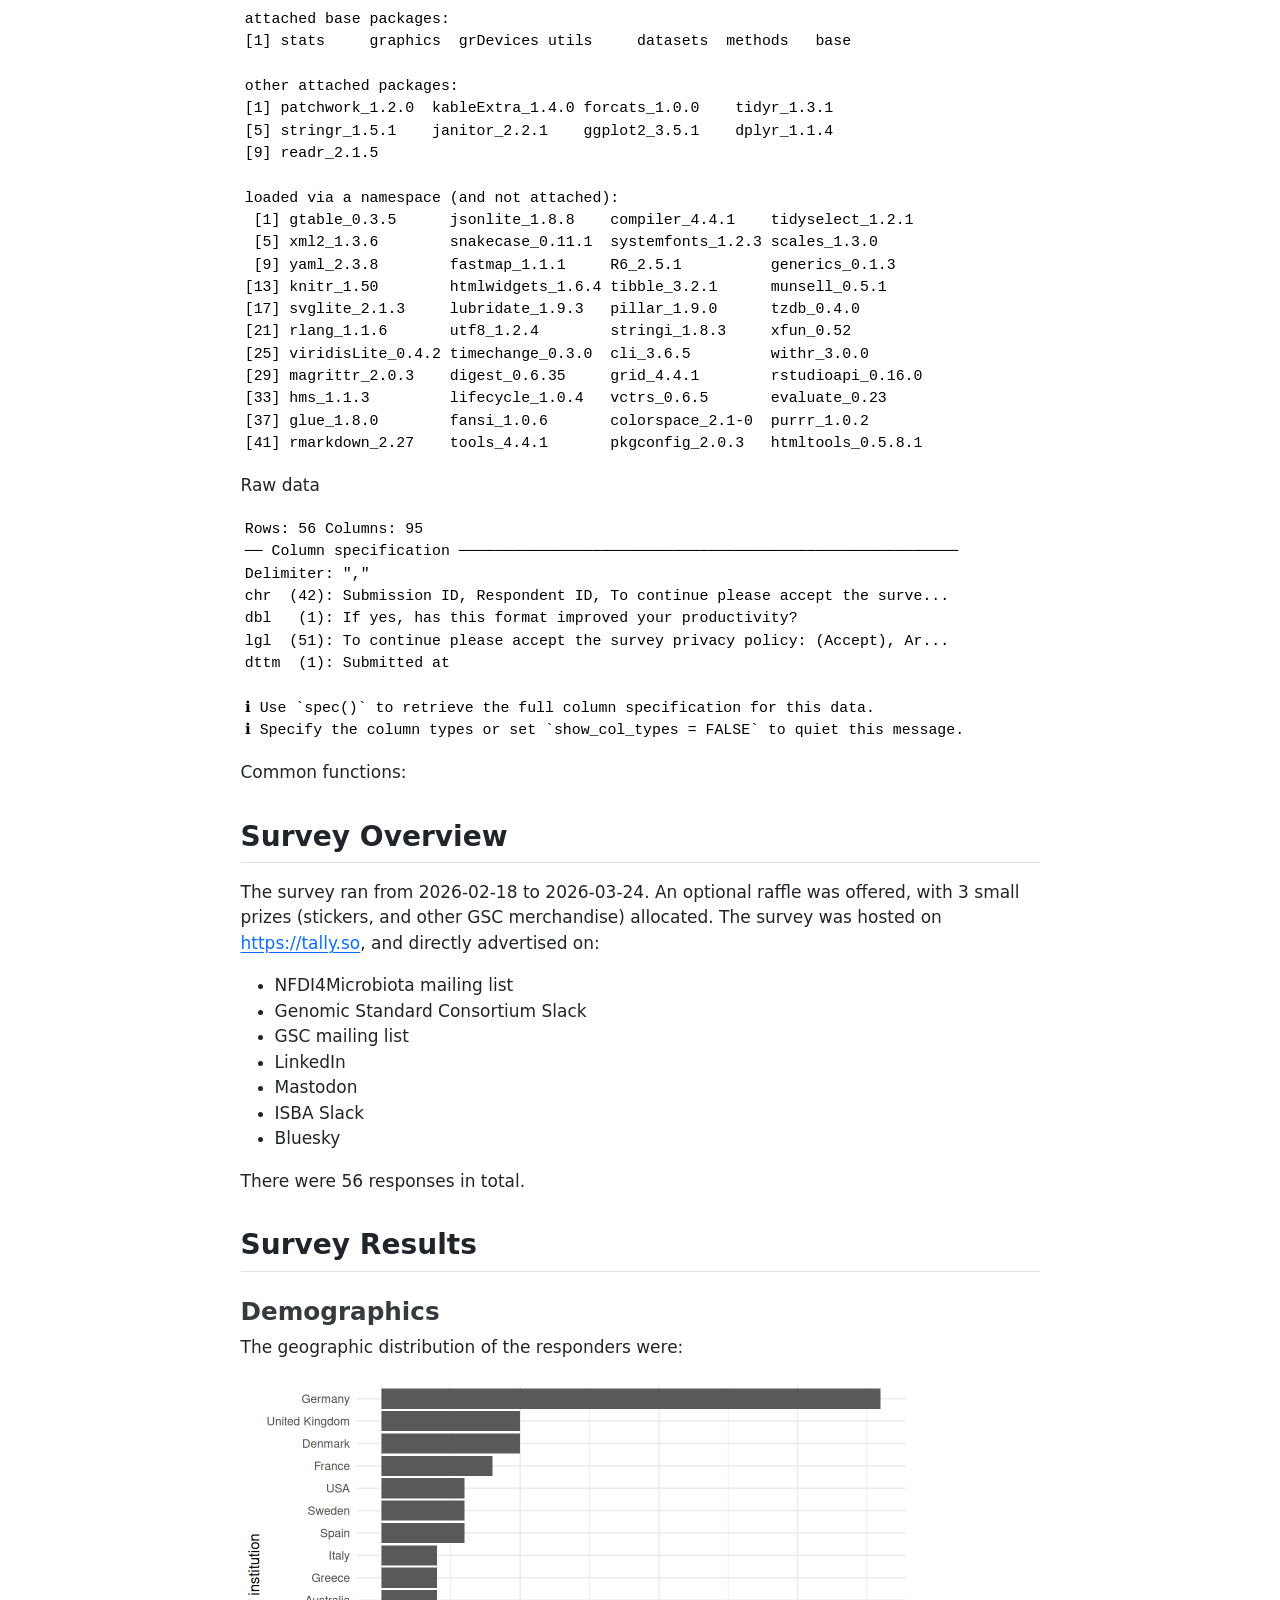
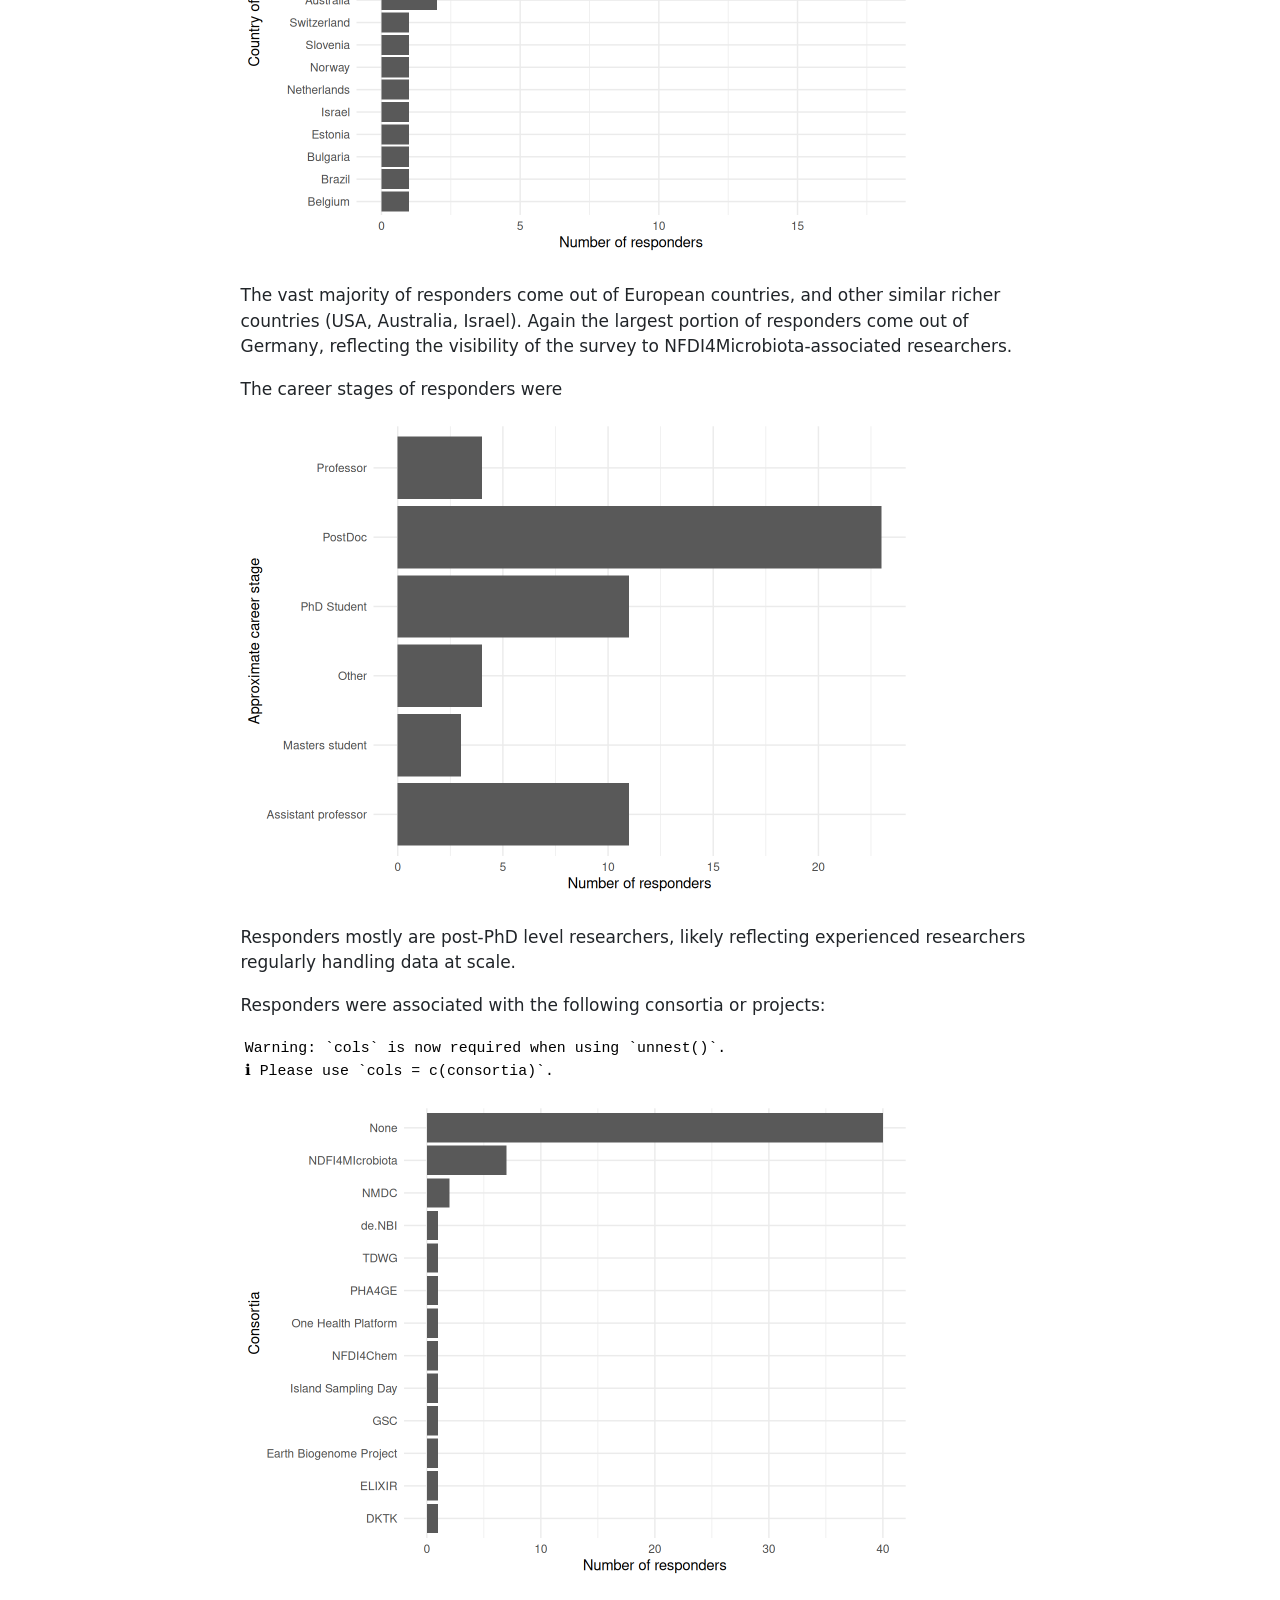
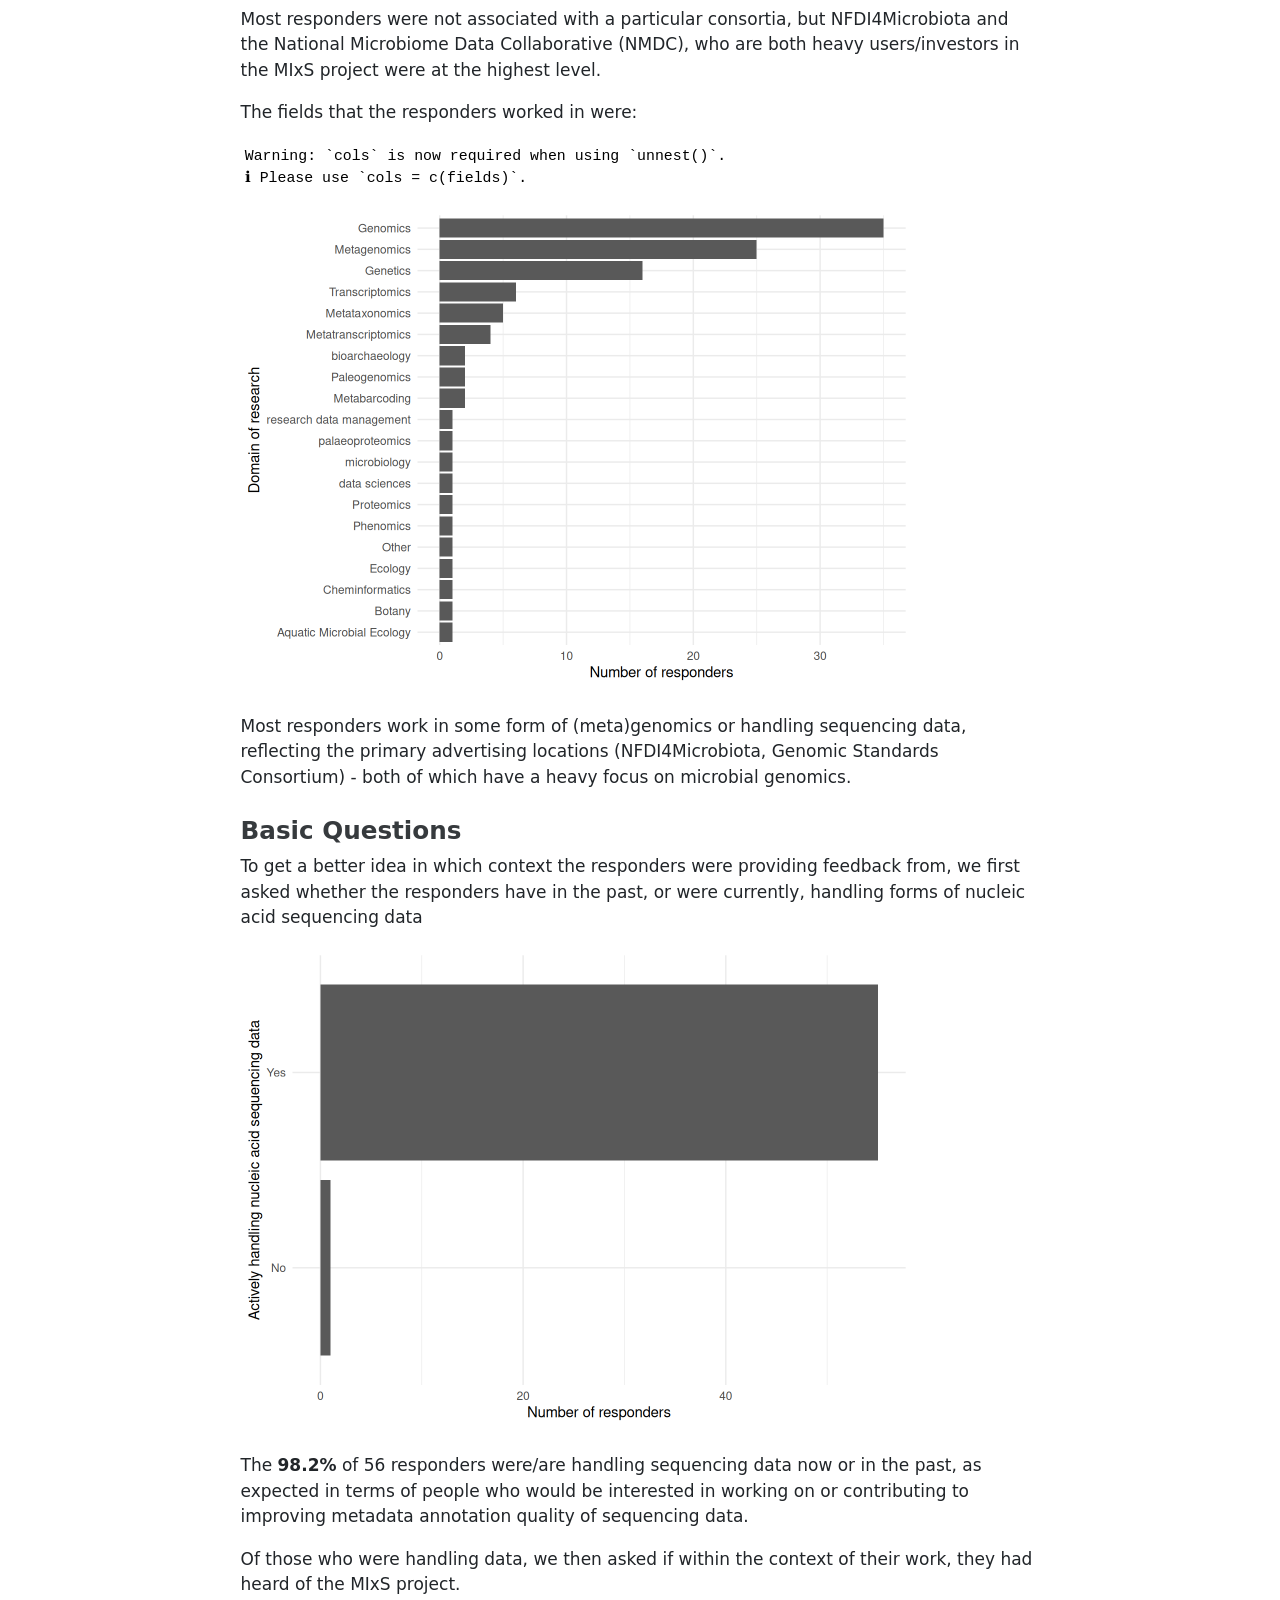
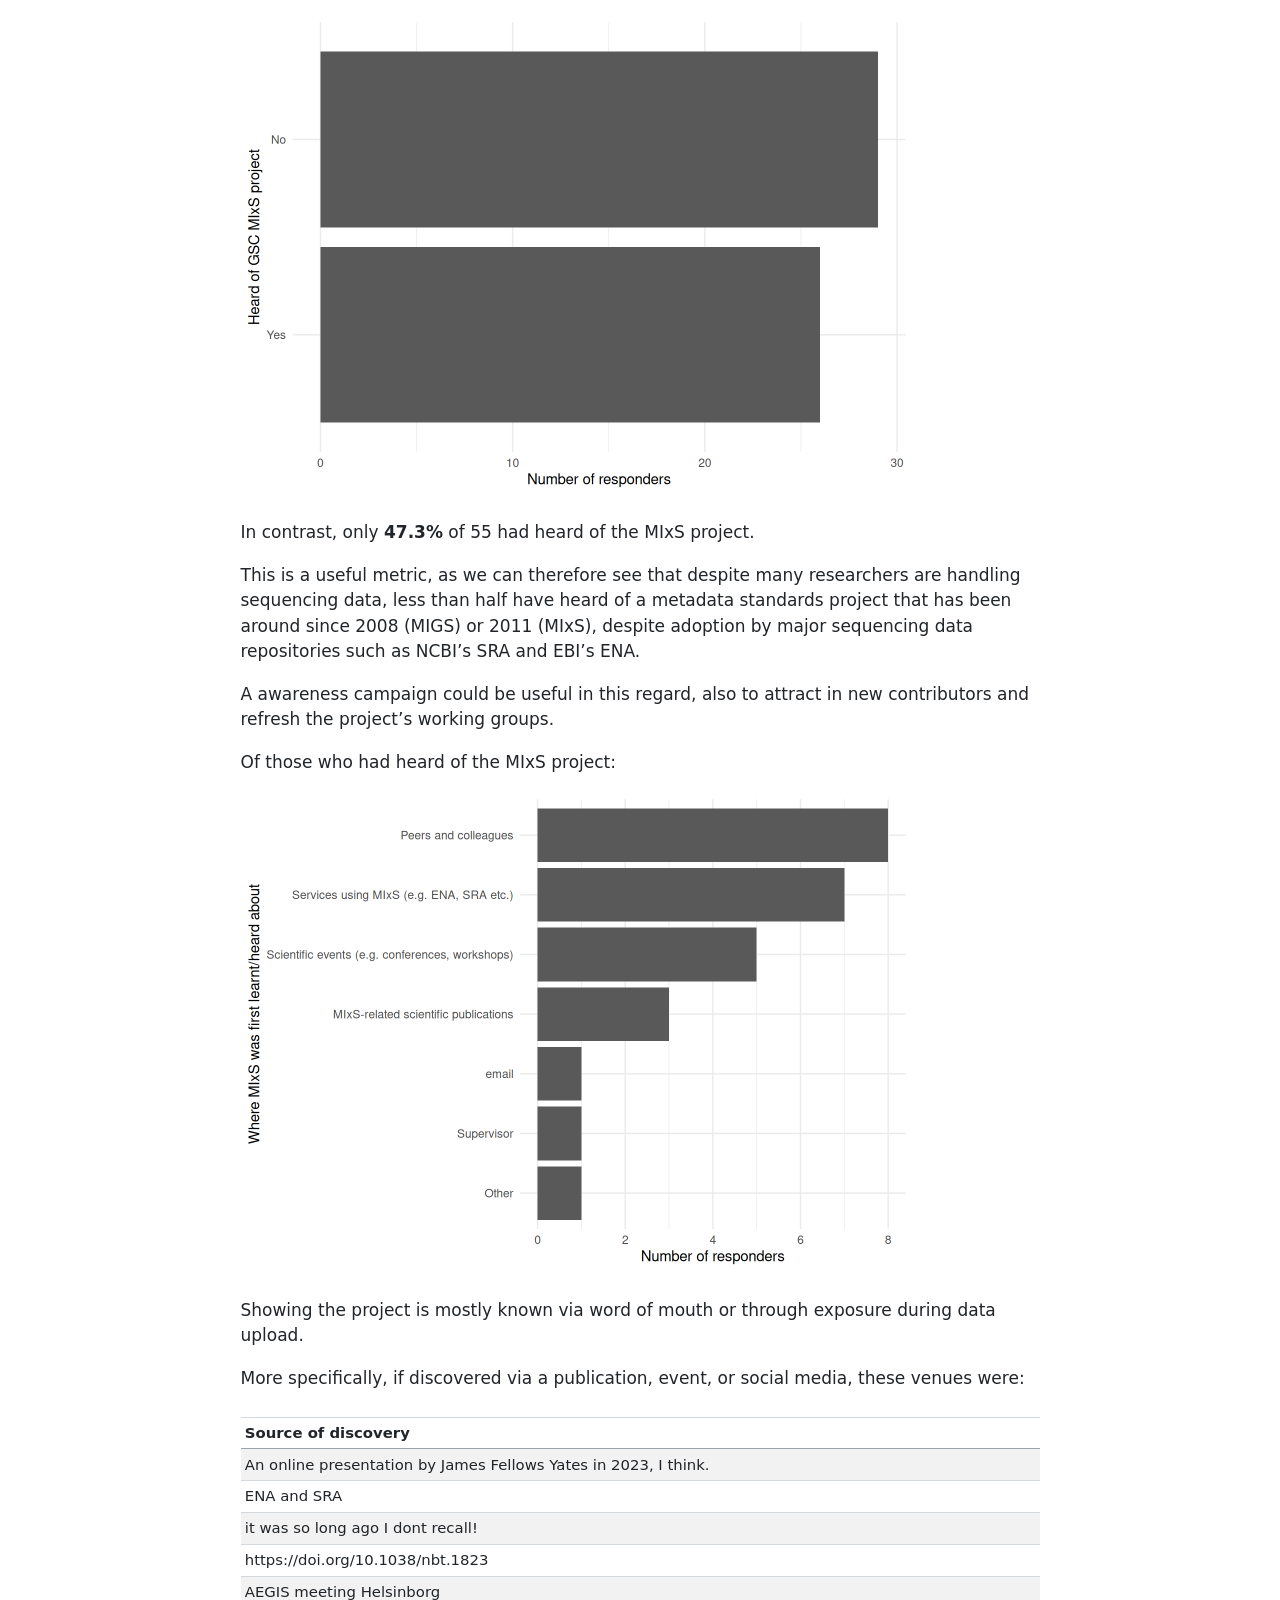
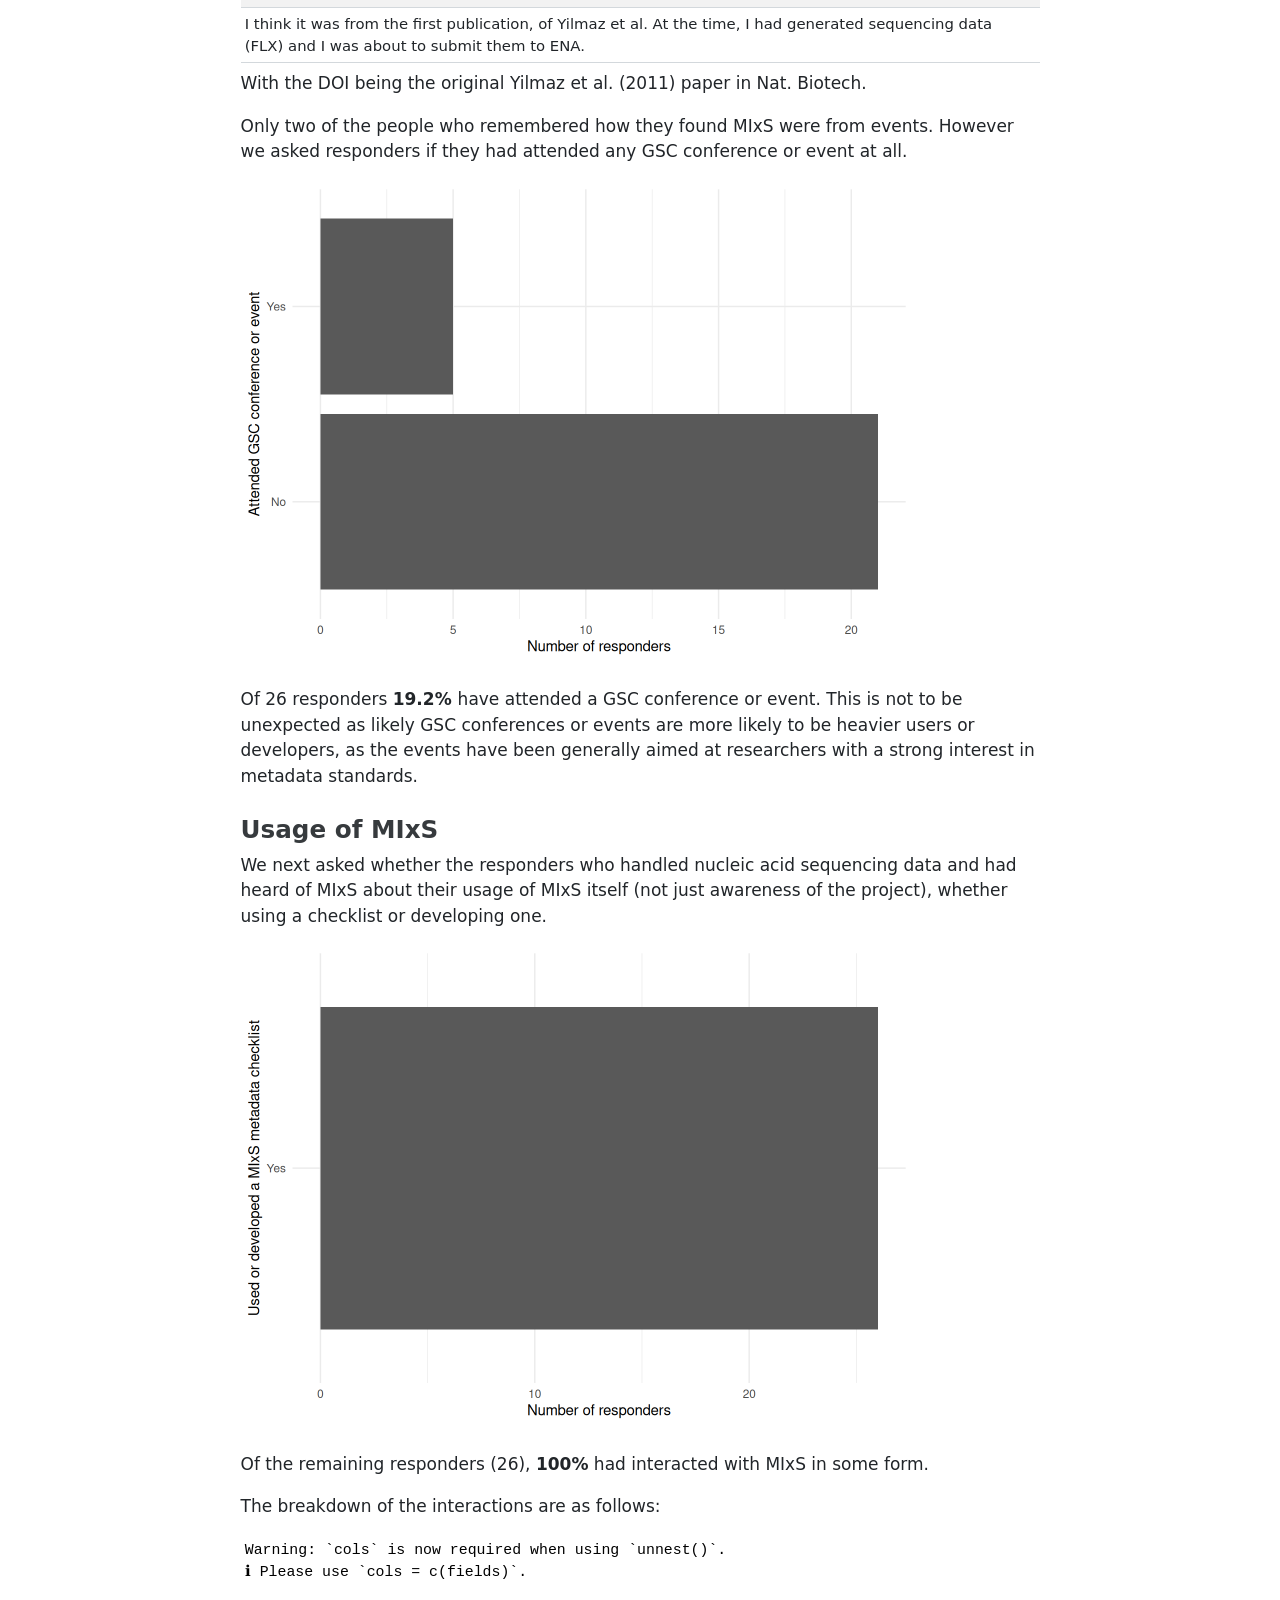
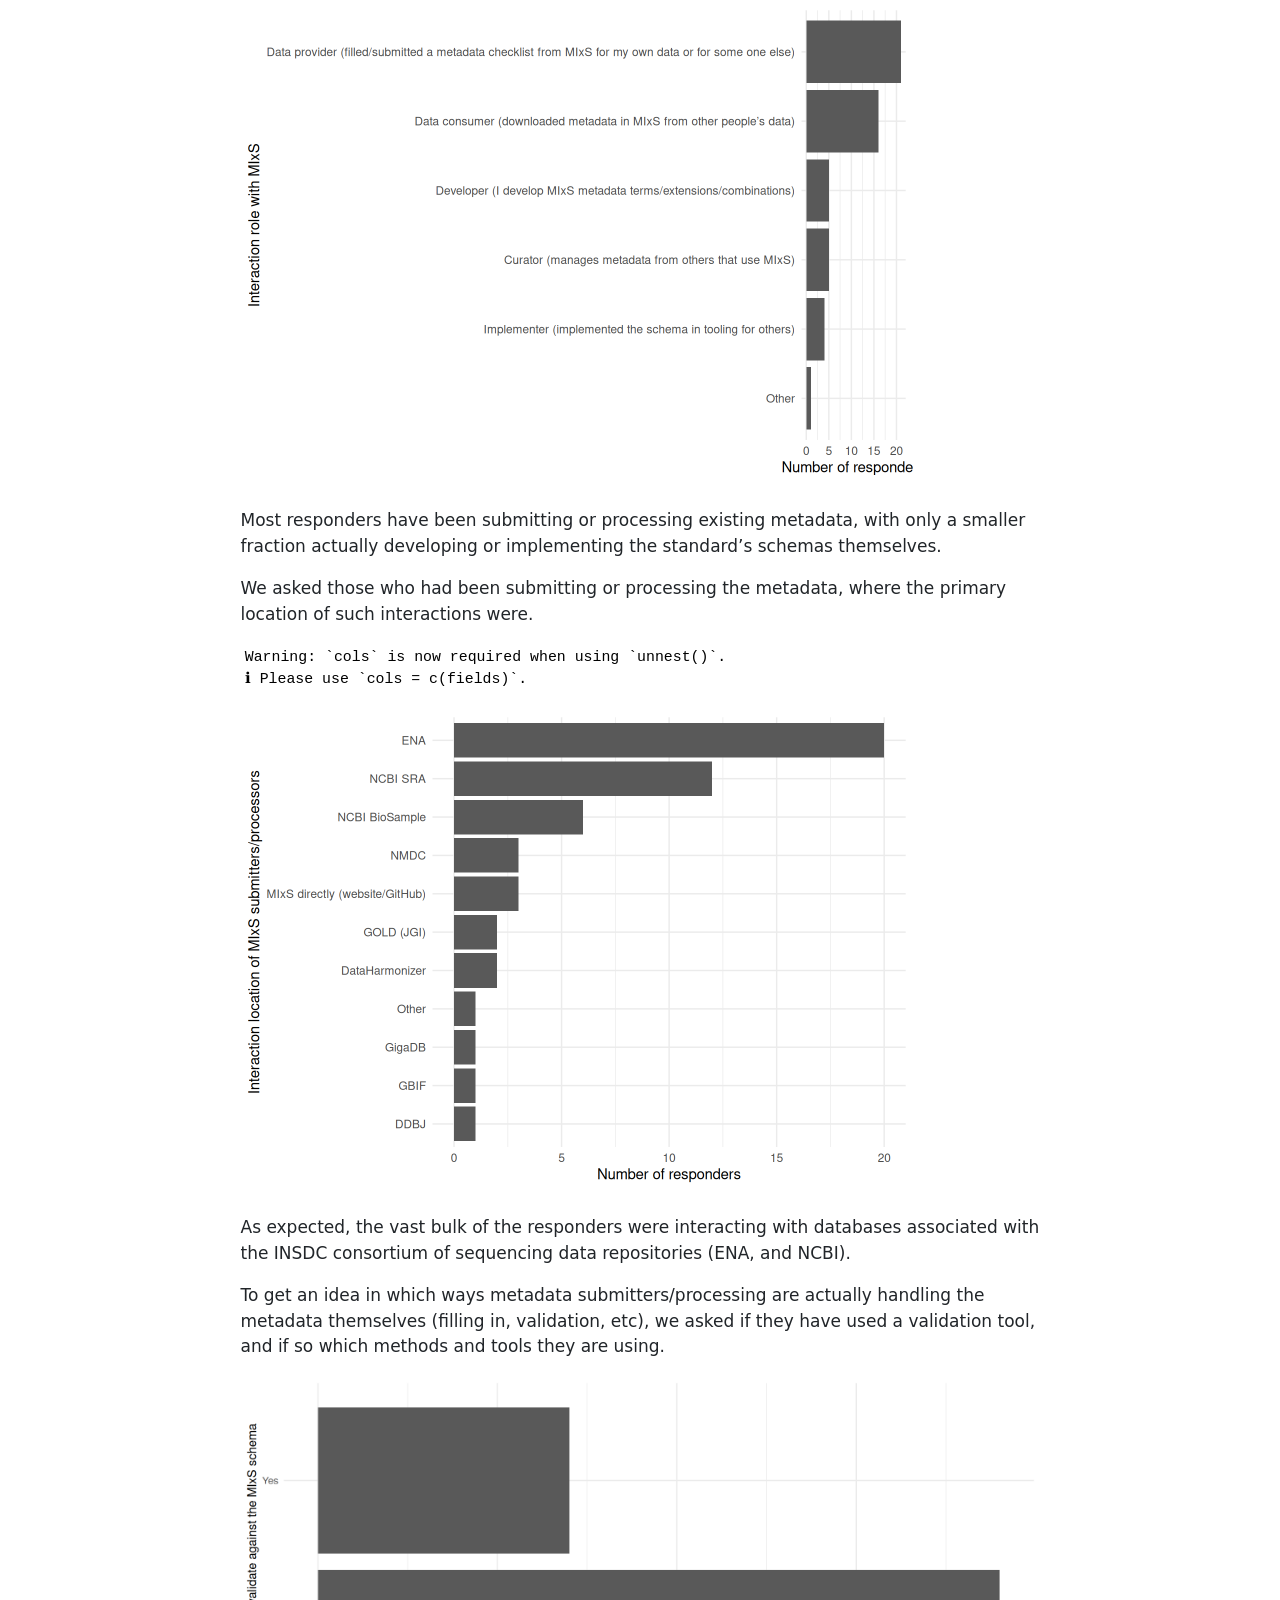
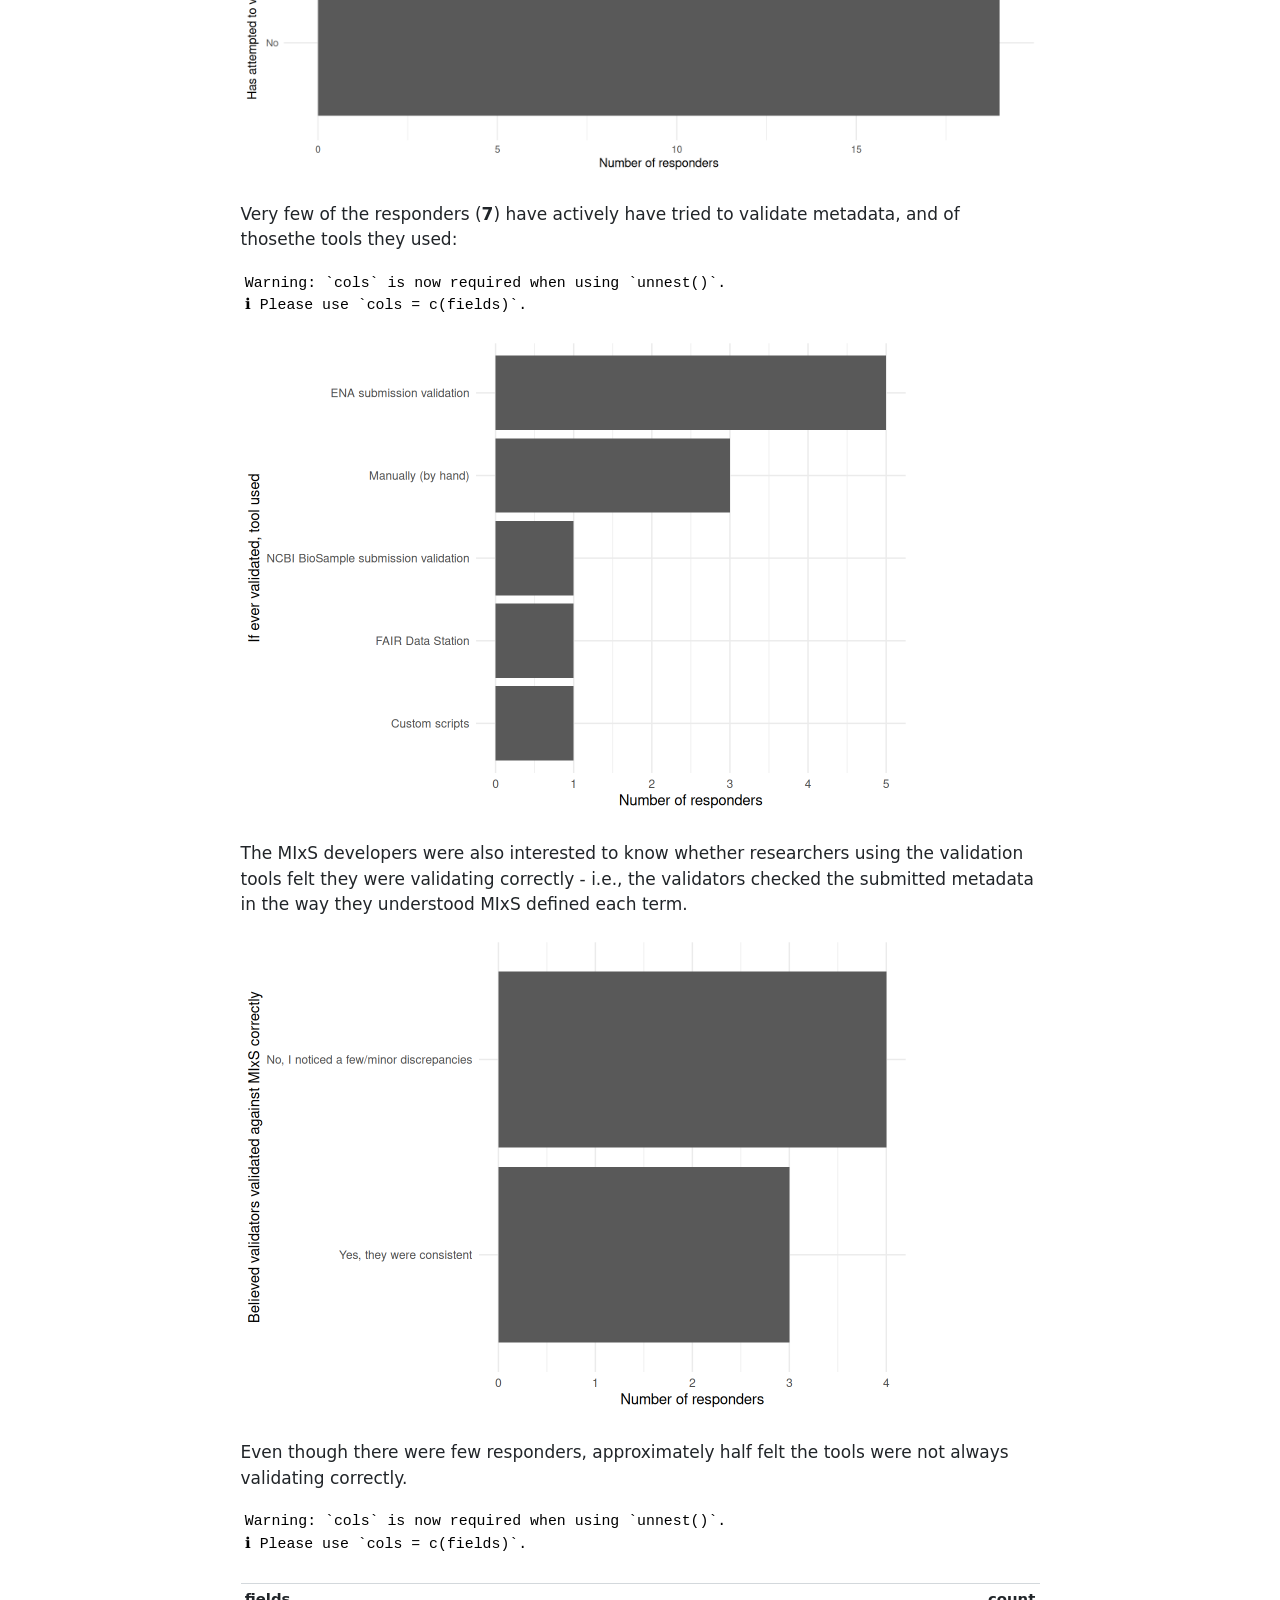
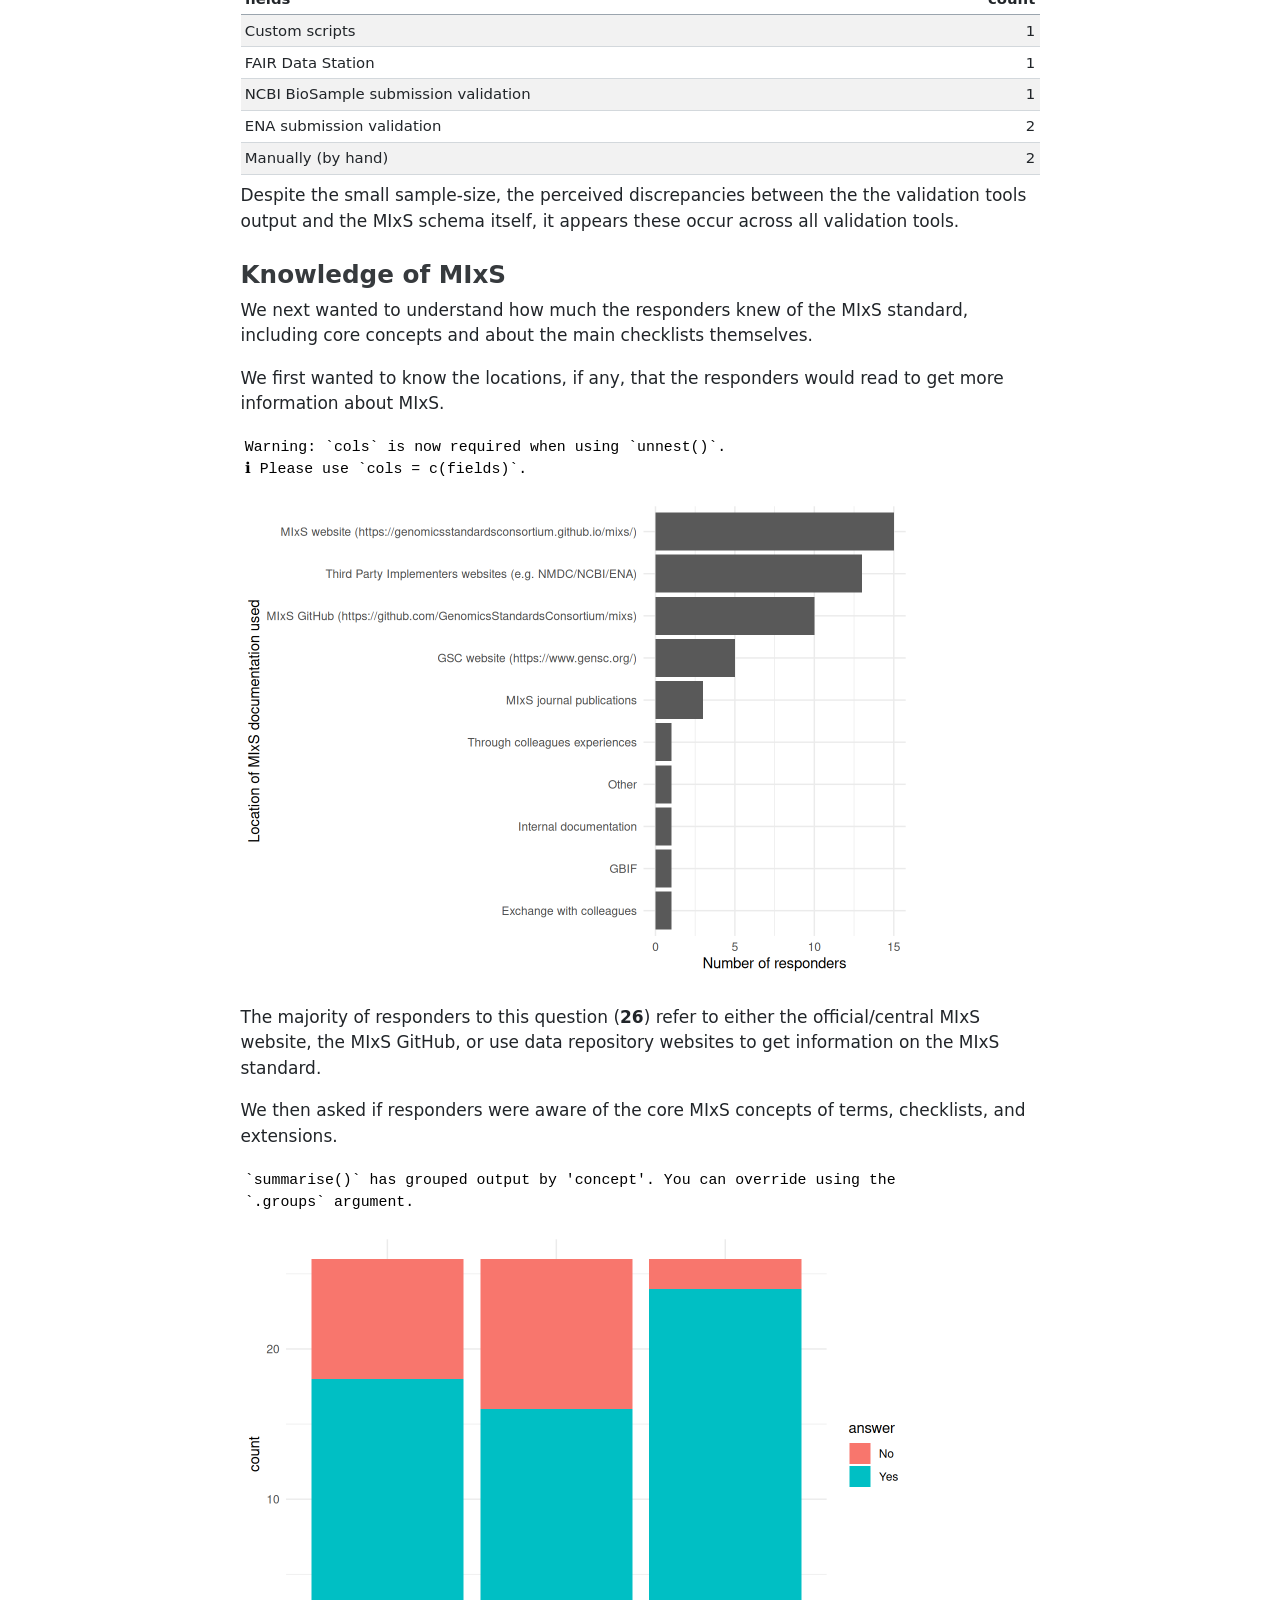
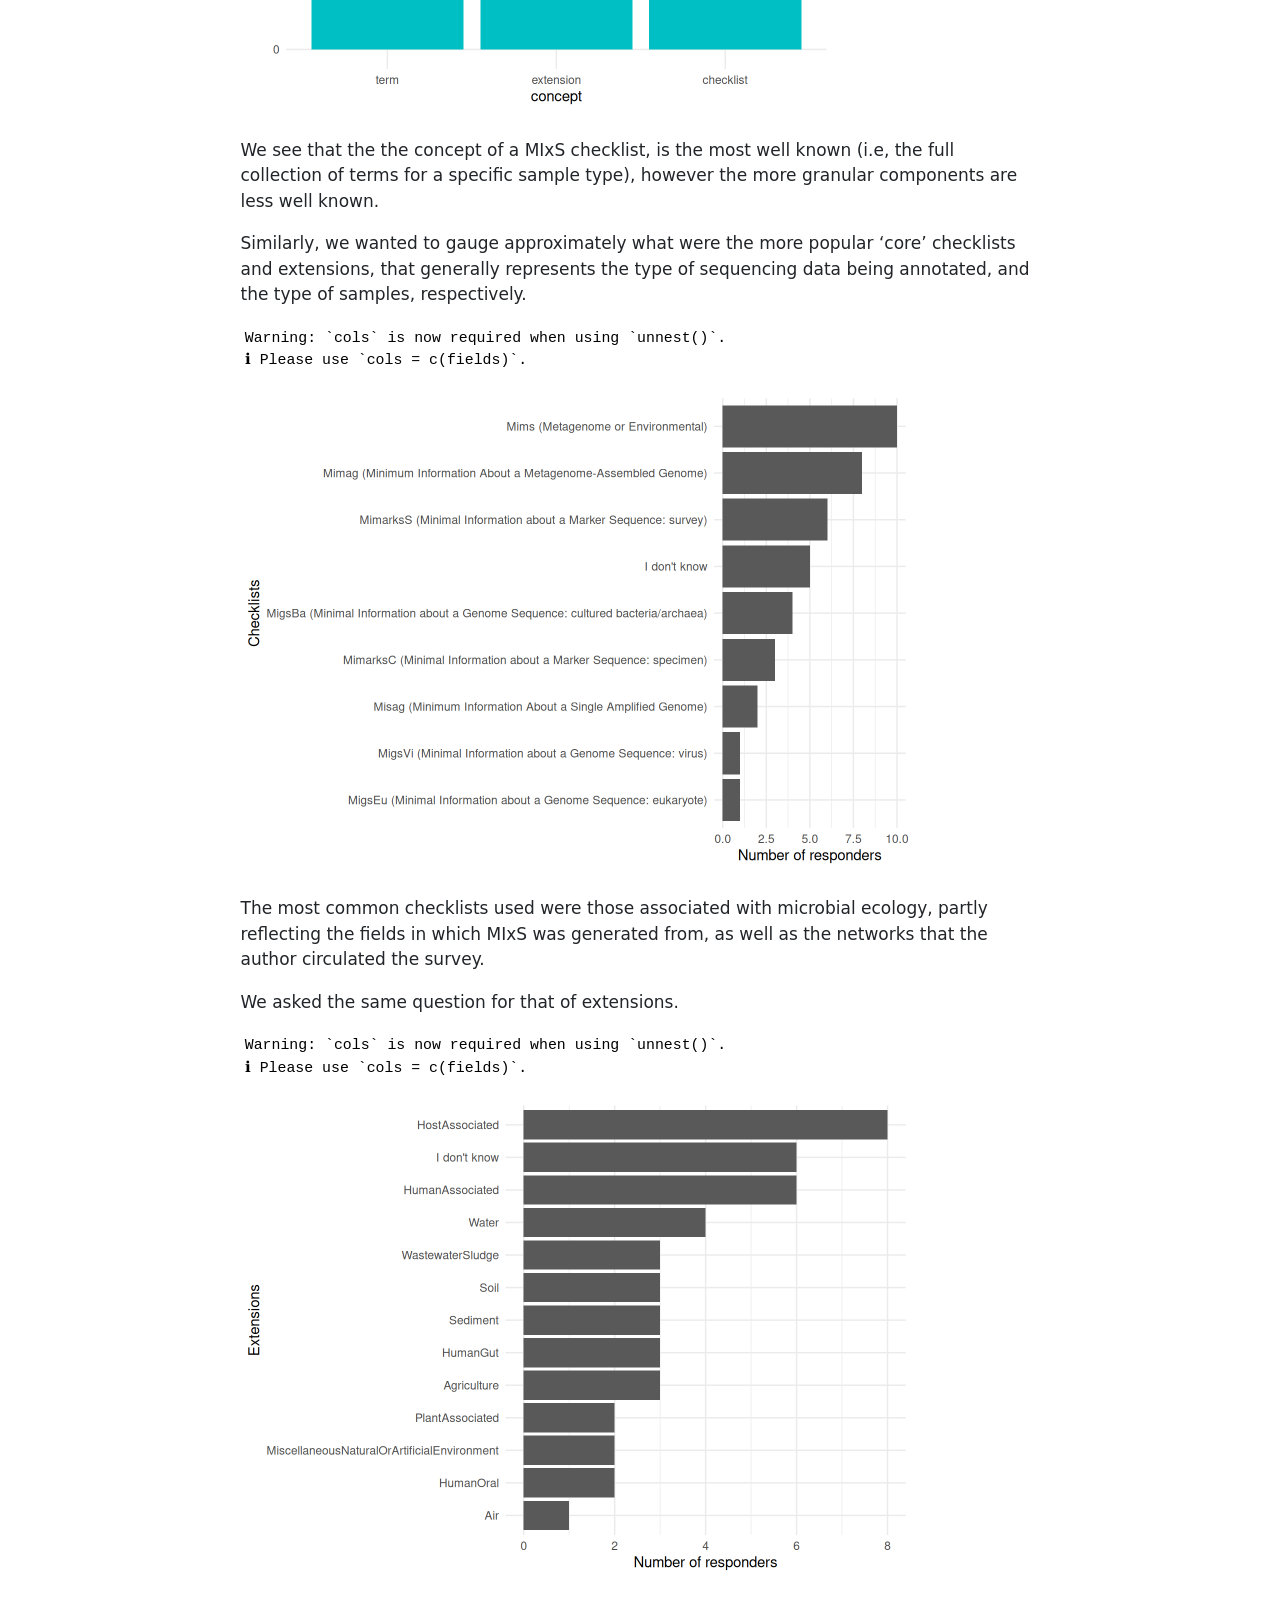
==== commit 8942d734: "Additional results, add markers for all remaining sections" ====
--- a/mixs-ux-survey.html
+++ b/mixs-ux-survey.html
@@ -127,15 +127,16 @@
  [9] LC_ADDRESS=C               LC_TELEPHONE=C            
 [11] LC_MEASUREMENT=en_GB.UTF-8 LC_IDENTIFICATION=C       
 
-time zone: Europe/Berlin
+time zone: Europe/Athens
 tzcode source: system (glibc)
 
 attached base packages:
 [1] stats     graphics  grDevices utils     datasets  methods   base     
 
 other attached packages:
-[1] kableExtra_1.4.0 forcats_1.0.0    tidyr_1.3.1      stringr_1.5.1   
-[5] janitor_2.2.1    ggplot2_3.5.1    dplyr_1.1.4      readr_2.1.5     
+[1] patchwork_1.2.0  kableExtra_1.4.0 forcats_1.0.0    tidyr_1.3.1     
+[5] stringr_1.5.1    janitor_2.2.1    ggplot2_3.5.1    dplyr_1.1.4     
+[9] readr_2.1.5     
 
 loaded via a namespace (and not attached):
  [1] gtable_0.3.5      jsonlite_1.8.8    compiler_4.4.1    tidyselect_1.2.1 
@@ -223,7 +224,7 @@
 </div>
 </div>
 </div>
-<p>Most respondees were not associated with a particular consortia, but NFDI4Microbiota and the National Microbiome Data Collaborative (NMDC), who are both heavy users/investors in the MIxS project were at the highest level.</p>
+<p>Most responders were not associated with a particular consortia, but NFDI4Microbiota and the National Microbiome Data Collaborative (NMDC), who are both heavy users/investors in the MIxS project were at the highest level.</p>
 <p>The fields that the responders worked in were:</p>
 <div class="cell">
 <div class="cell-output cell-output-stderr">
@@ -352,18 +353,188 @@
 </div>
 </div>
 </div>
+<p>Most responders have been submitting or processing existing metadata, with only a smaller fraction actually developing or implementing the standard’s schemas themselves.</p>
+<p>We asked those who had been submitting or processing the metadata, where the primary location of such interactions were.</p>
+<div class="cell">
+<div class="cell-output cell-output-stderr">
+<pre><code>Warning: `cols` is now required when using `unnest()`.
+ℹ Please use `cols = c(fields)`.</code></pre>
+</div>
+<div class="cell-output-display">
+<div>
+<figure class="figure">
+<p><img src="mixs-ux-survey_files/figure-html/unnamed-chunk-15-1.png" class="img-fluid figure-img" width="672"></p>
+</figure>
+</div>
+</div>
+</div>
+<p>As expected, the vast bulk of the responders were interacting with databases associated with the INSDC consortium of sequencing data repositories (ENA, and NCBI).</p>
+<p>To get an idea in which ways metadata submitters/processing are actually handling the metadata themselves (filling in, validation, etc), we asked if they have used a validation tool, and if so which methods and tools they are using.</p>
+<div class="cell">
+<div class="cell-output-display">
+<div>
+<figure class="figure">
+<p><img src="mixs-ux-survey_files/figure-html/unnamed-chunk-16-1.png" class="img-fluid figure-img" width="960"></p>
+</figure>
+</div>
+</div>
+</div>
+<p>Very few of the responders (<strong>7</strong>) have actively have tried to validate metadata, and of thosethe tools they used:</p>
+<div class="cell">
+<div class="cell-output cell-output-stderr">
+<pre><code>Warning: `cols` is now required when using `unnest()`.
+ℹ Please use `cols = c(fields)`.</code></pre>
+</div>
+<div class="cell-output-display">
+<div>
+<figure class="figure">
+<p><img src="mixs-ux-survey_files/figure-html/unnamed-chunk-17-1.png" class="img-fluid figure-img" width="672"></p>
+</figure>
+</div>
+</div>
+</div>
+<p>The MIxS developers were also interested to know whether researchers using the validation tools felt they were validating correctly - i.e., the validators checked the submitted metadata in the way they understood MIxS defined each term.</p>
+<div class="cell">
+<div class="cell-output-display">
+<div>
+<figure class="figure">
+<p><img src="mixs-ux-survey_files/figure-html/unnamed-chunk-18-1.png" class="img-fluid figure-img" width="672"></p>
+</figure>
+</div>
+</div>
+</div>
+<p>Even though there were few responders, approximately half felt the tools were not always validating correctly.</p>
+<div class="cell">
+<div class="cell-output cell-output-stderr">
+<pre><code>Warning: `cols` is now required when using `unnest()`.
+ℹ Please use `cols = c(fields)`.</code></pre>
+</div>
+<div class="cell-output-display">
+<table class="table table-sm table-striped small">
+<thead>
+<tr class="header">
+<th style="text-align: left;">fields</th>
+<th style="text-align: right;">count</th>
+</tr>
+</thead>
+<tbody>
+<tr class="odd">
+<td style="text-align: left;">Custom scripts</td>
+<td style="text-align: right;">1</td>
+</tr>
+<tr class="even">
+<td style="text-align: left;">FAIR Data Station</td>
+<td style="text-align: right;">1</td>
+</tr>
+<tr class="odd">
+<td style="text-align: left;">NCBI BioSample submission validation</td>
+<td style="text-align: right;">1</td>
+</tr>
+<tr class="even">
+<td style="text-align: left;">ENA submission validation</td>
+<td style="text-align: right;">2</td>
+</tr>
+<tr class="odd">
+<td style="text-align: left;">Manually (by hand)</td>
+<td style="text-align: right;">2</td>
+</tr>
+</tbody>
+</table>
+</div>
+</div>
+<p>Despite the small sample-size, the perceived discrepancies between the the validation tools output and the MIxS schema itself, it appears these occur across all validation tools.</p>
 </section>
 <section id="knowledge-of-mixs" class="level3">
 <h3 class="anchored" data-anchor-id="knowledge-of-mixs">Knowledge of MIxS</h3>
+<p>We next wanted to understand how much the responders knew of the MIxS standard, including core concepts and about the main checklists themselves.</p>
+<p>We first wanted to know the locations, if any, that the responders would read to get more information about MIxS.</p>
+<div class="cell">
+<div class="cell-output cell-output-stderr">
+<pre><code>Warning: `cols` is now required when using `unnest()`.
+ℹ Please use `cols = c(fields)`.</code></pre>
+</div>
+<div class="cell-output-display">
+<div>
+<figure class="figure">
+<p><img src="mixs-ux-survey_files/figure-html/unnamed-chunk-20-1.png" class="img-fluid figure-img" width="672"></p>
+</figure>
+</div>
+</div>
+</div>
+<p>The majority of responders to this question (<strong>26</strong>) refer to either the official/central MIxS website, the MIxS GitHub, or use data repository websites to get information on the MIxS standard.</p>
+<p>We then asked if responders were aware of the core MIxS concepts of terms, checklists, and extensions.</p>
+<div class="cell">
+<div class="cell-output cell-output-stderr">
+<pre><code>`summarise()` has grouped output by 'concept'. You can override using the
+`.groups` argument.</code></pre>
+</div>
+<div class="cell-output-display">
+<div>
+<figure class="figure">
+<p><img src="mixs-ux-survey_files/figure-html/unnamed-chunk-21-1.png" class="img-fluid figure-img" width="672"></p>
+</figure>
+</div>
+</div>
+</div>
+<p>We see that the the concept of a MIxS checklist, is the most well known (i.e, the full collection of terms for a specific sample type), however the more granular components are less well known.</p>
+<p>Similarly, we wanted to gauge approximately what were the more popular ‘core’ checklists and extensions, that generally represents the type of sequencing data being annotated, and the type of samples, respectively.</p>
+<div class="cell">
+<div class="cell-output cell-output-stderr">
+<pre><code>Warning: `cols` is now required when using `unnest()`.
+ℹ Please use `cols = c(fields)`.</code></pre>
+</div>
+<div class="cell-output-display">
+<div>
+<figure class="figure">
+<p><img src="mixs-ux-survey_files/figure-html/unnamed-chunk-22-1.png" class="img-fluid figure-img" width="672"></p>
+</figure>
+</div>
+</div>
+</div>
+<p>The most common checklists used were those associated with microbial ecology, partly reflecting the fields in which MIxS was generated from, as well as the networks that the author circulated the survey.</p>
+<p>We asked the same question for that of extensions.</p>
+<div class="cell">
+<div class="cell-output cell-output-stderr">
+<pre><code>Warning: `cols` is now required when using `unnest()`.
+ℹ Please use `cols = c(fields)`.</code></pre>
+</div>
+<div class="cell-output-display">
+<div>
+<figure class="figure">
+<p><img src="mixs-ux-survey_files/figure-html/unnamed-chunk-23-1.png" class="img-fluid figure-img" width="672"></p>
+</figure>
+</div>
+</div>
+</div>
+<p>Most researchers responders have been working primarily on host and/or human</p>
+<hr>
+<!-- TODO MOVE TO CORRECT SECTIONS FROM HERE -->
 </section>
 <section id="contributing-to-mixs" class="level3">
 <h3 class="anchored" data-anchor-id="contributing-to-mixs">Contributing to MIxS</h3>
+<!-- Would like, or need to, contribute/request a new MIxS metadata term, or update an existing metadata term now or in the near future? -->
+<!-- Do you know how you would submit or request a new metadata term? -->
+<!--  Would like, or need to, contribute/request a new MIxS extension, or update an existing extension now or in the near future?-->
+<!-- Do you know how to submit or request a new extension? -->
+<!-- Have you previously been involved in developing a any part of MIxS (term, extension, checklist etc.)? -->
+<!-- If yes If you have previously been involved in developing a component of MIxS, which extension or checklist(s)? -->
+<!-- If you have contributed to MIxS, what was the hardest part? -->
+<!-- If you considered contributing to MIxS, but decided not to contribute, what stopped you? -->
+<!-- Would you like to get more involved in developing metadata standards within MIxS (either for the first time, or start again)? -->
 </section>
 <section id="technical-questions" class="level3">
 <h3 class="anchored" data-anchor-id="technical-questions">Technical Questions</h3>
+<!-- Which of the following formats are you familiar with? -->
+<!-- Are you aware that the MIxS schema is now available in LinkML and supported formats (JSON, etc)? -->
+<!-- Have you made use of the JSON or LinkML format to access MIxS schema? -->
+<!-- If yes, has this format improved your productivity? -->
 </section>
 <section id="final-questions" class="level3">
 <h3 class="anchored" data-anchor-id="final-questions">Final Questions</h3>
+<!-- Do you use other standards for metadata? -->
+<!-- If yes, which standards? -->
+<!-- What would you like see improved in the other standards? -->
+<!-- Is there anything you wish to expand upon from any of the questions on the survey or in general about sequencing data metadata? -->
 </section>
 </section>
 
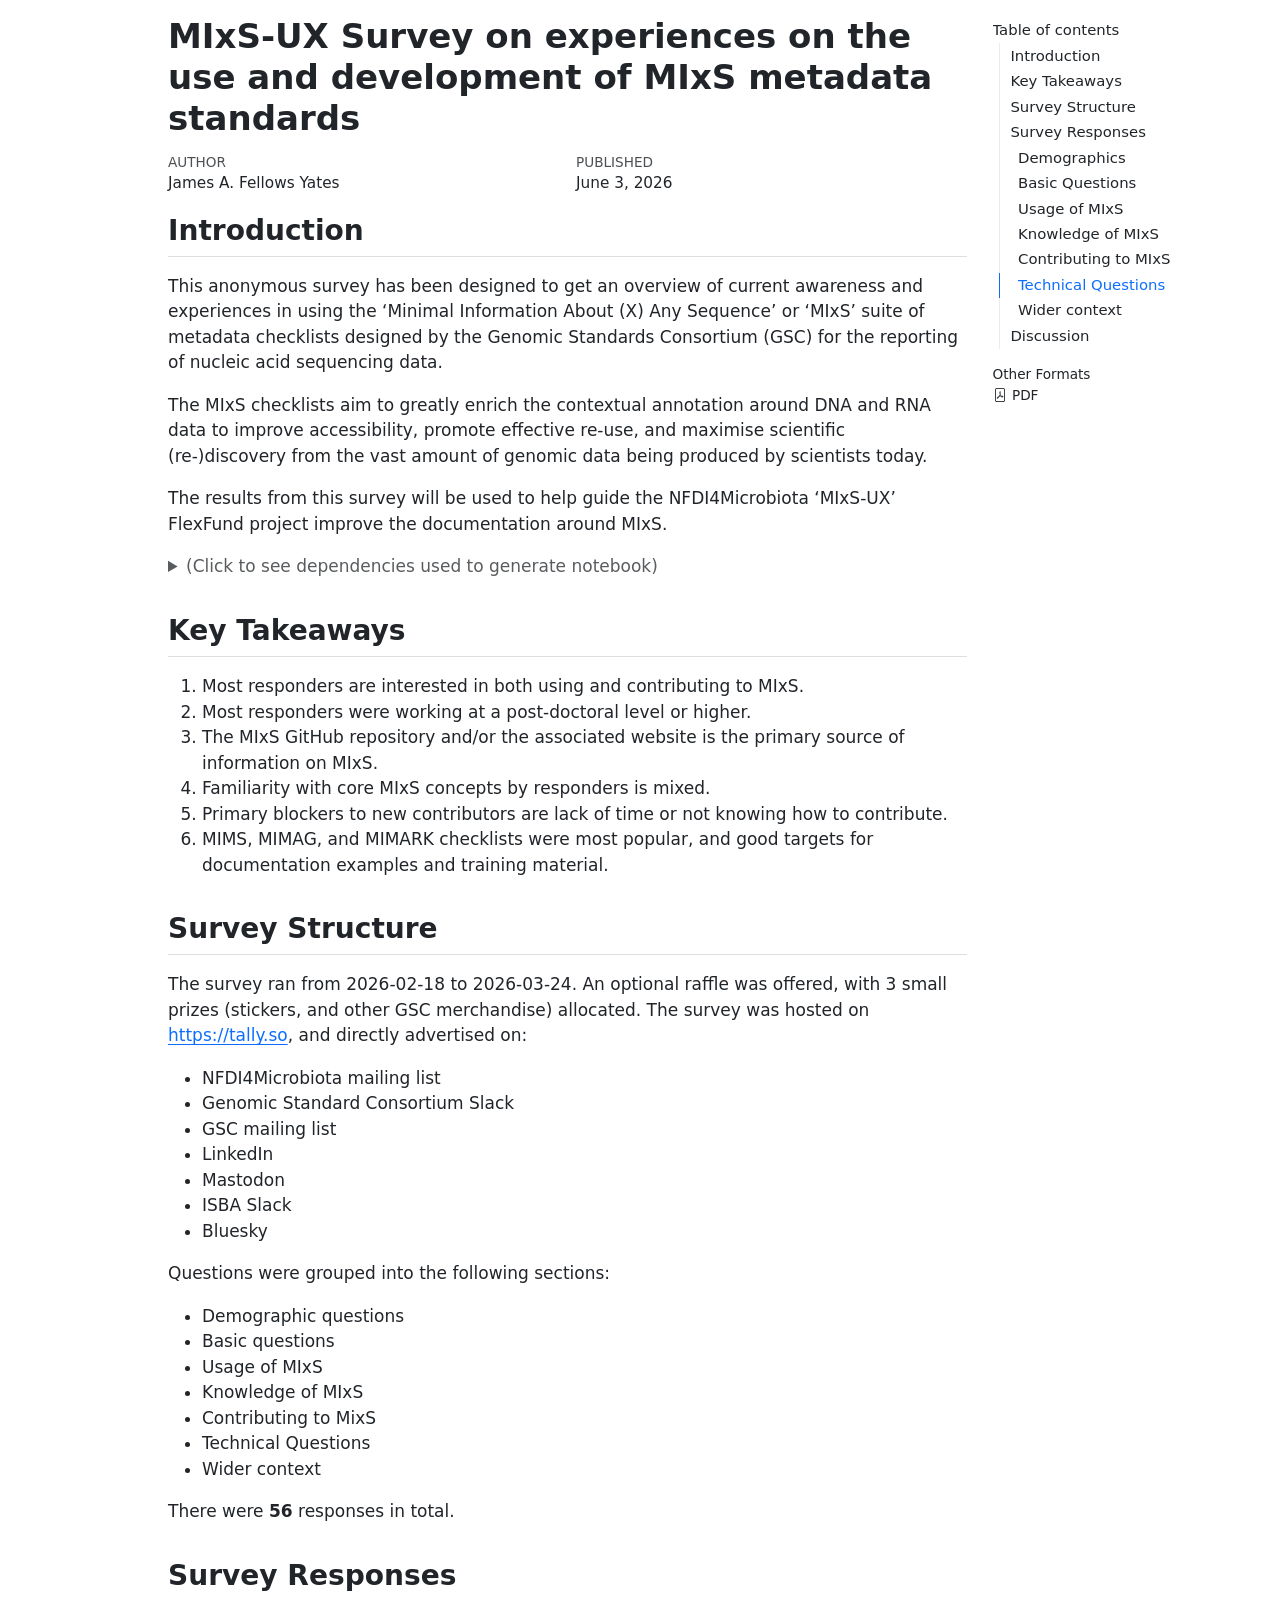
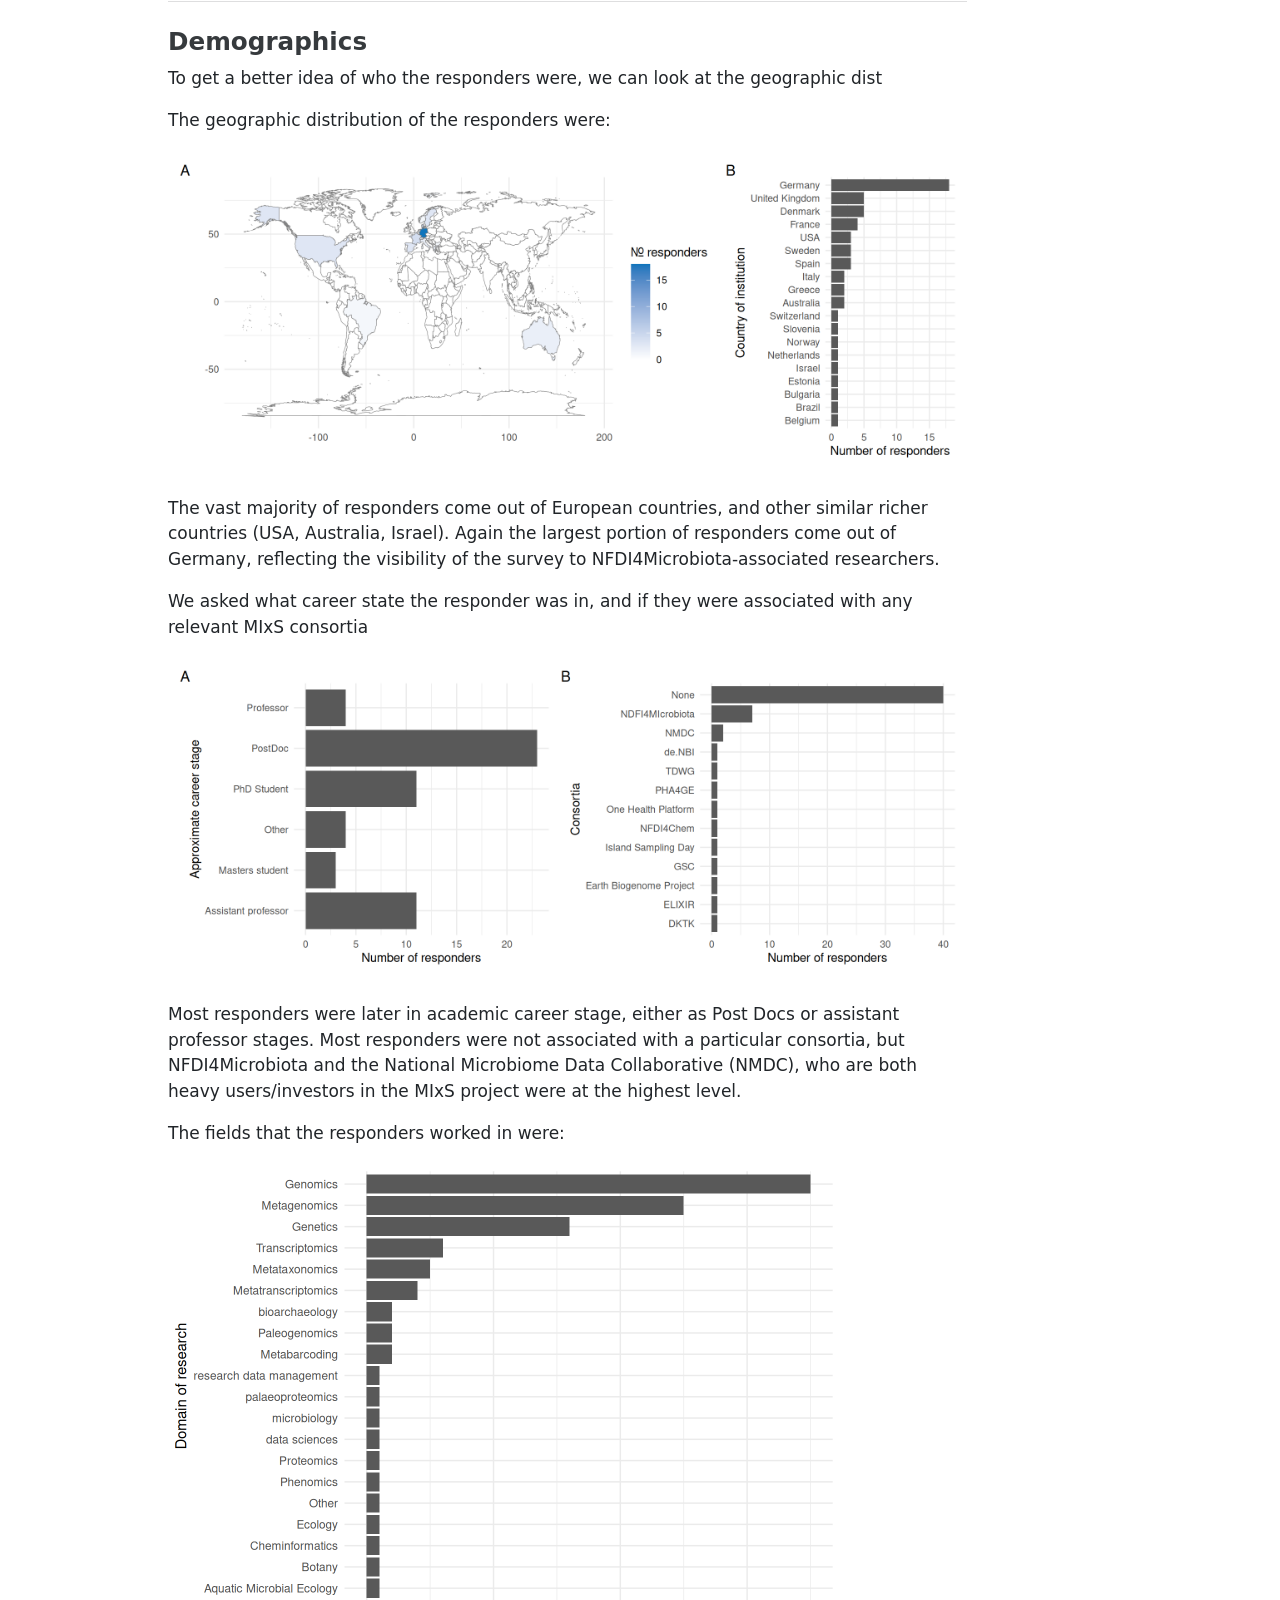
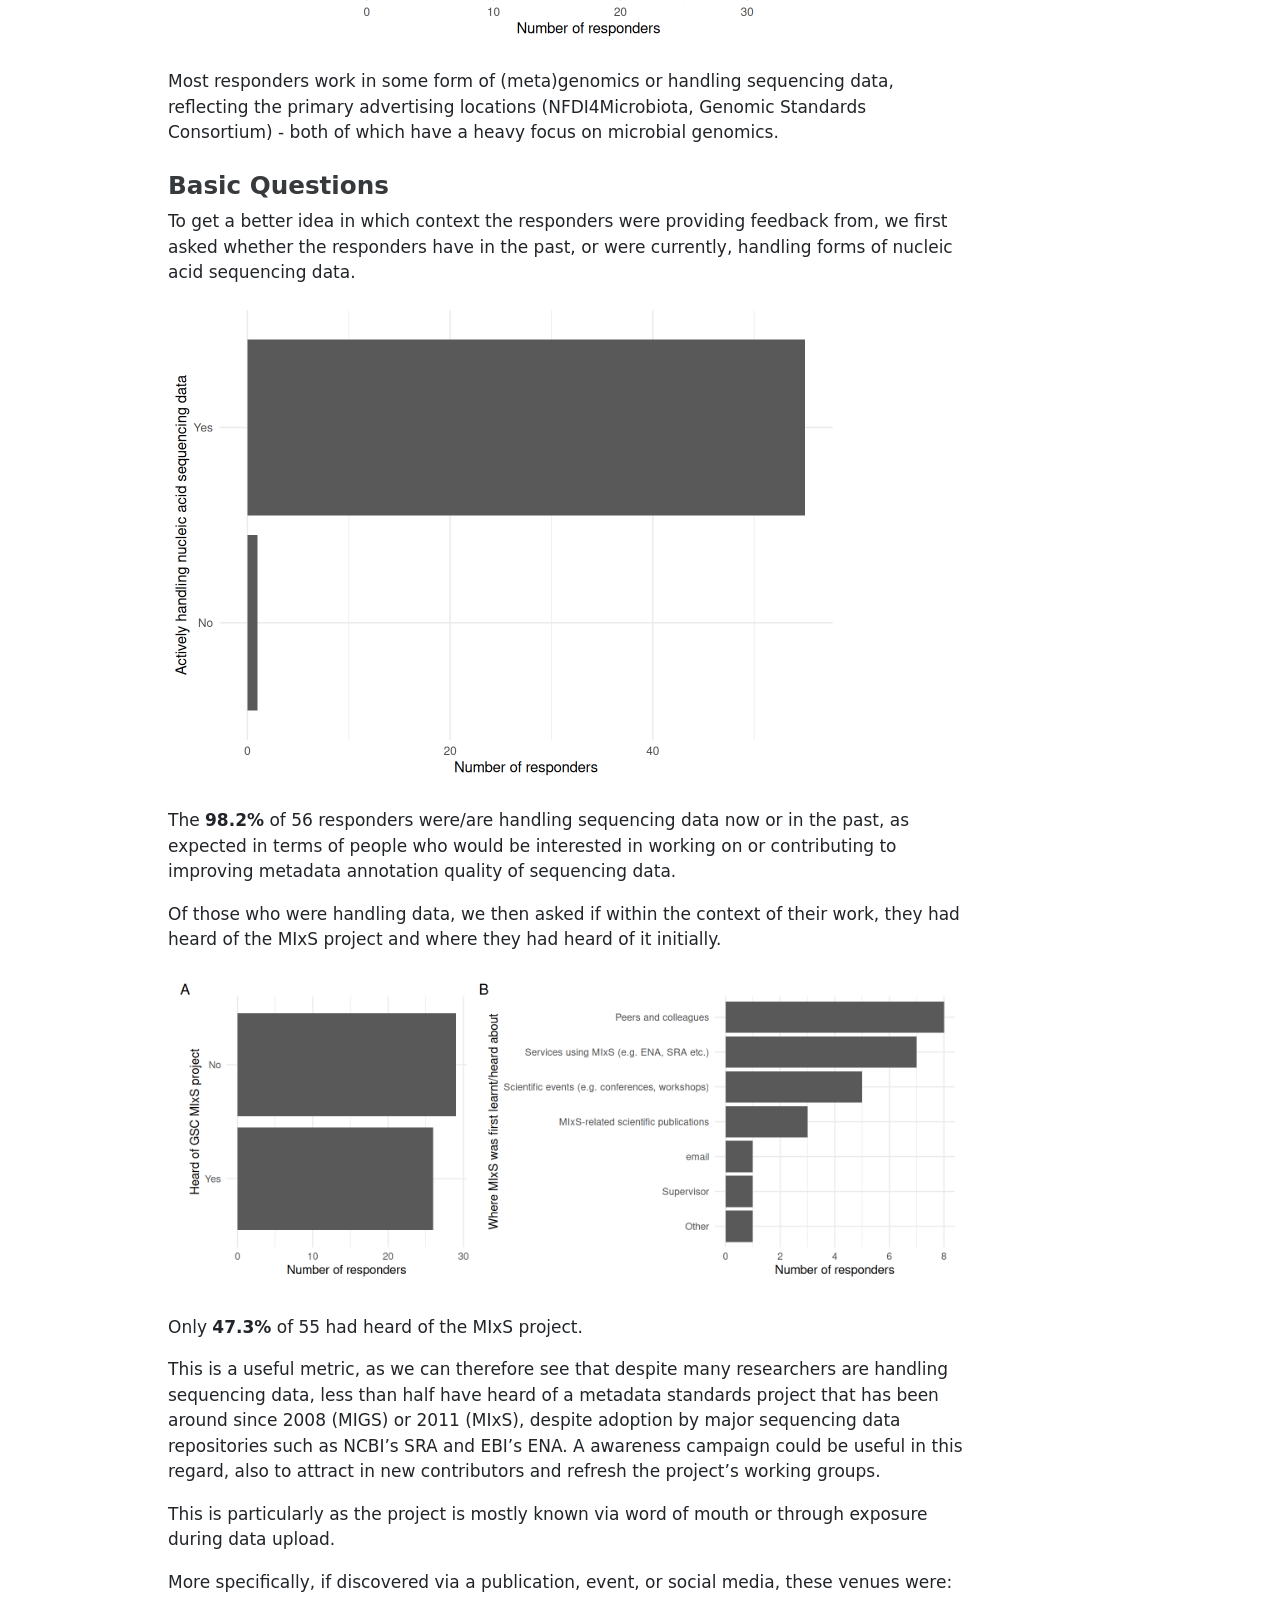
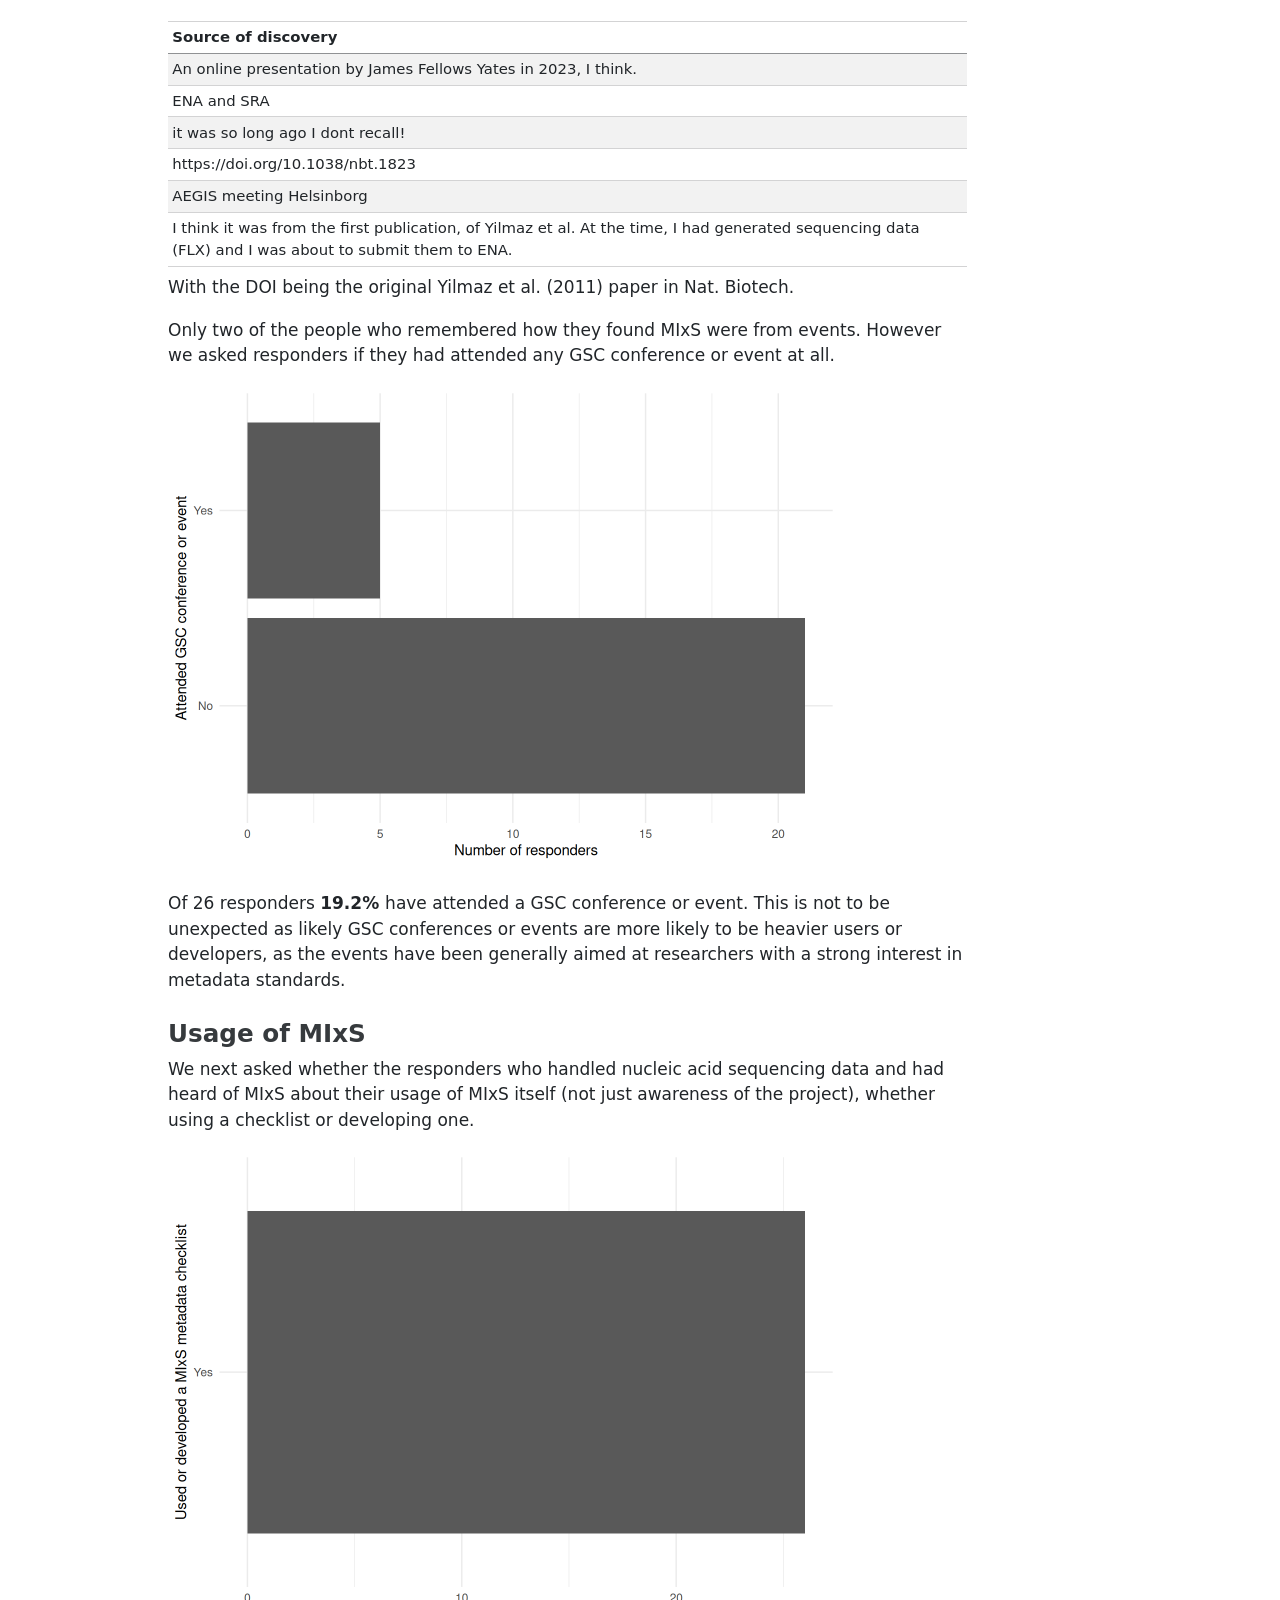
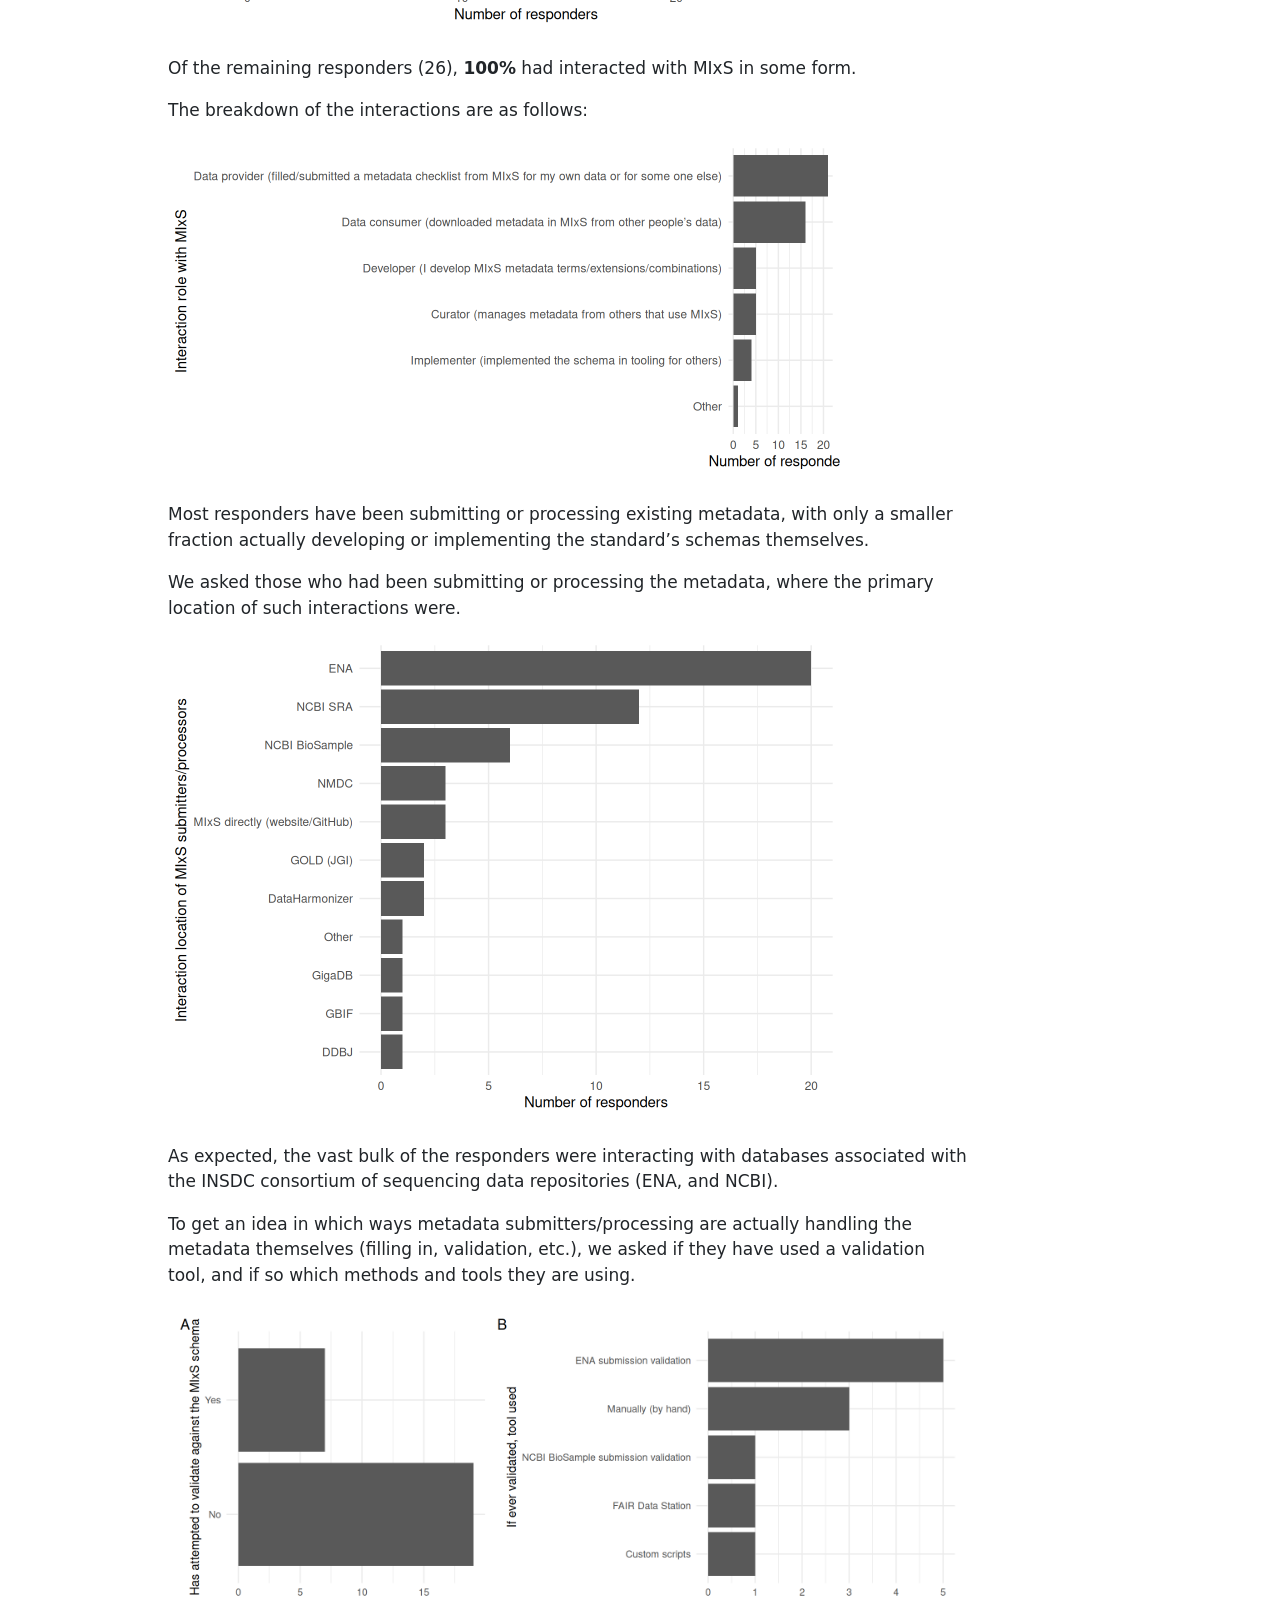
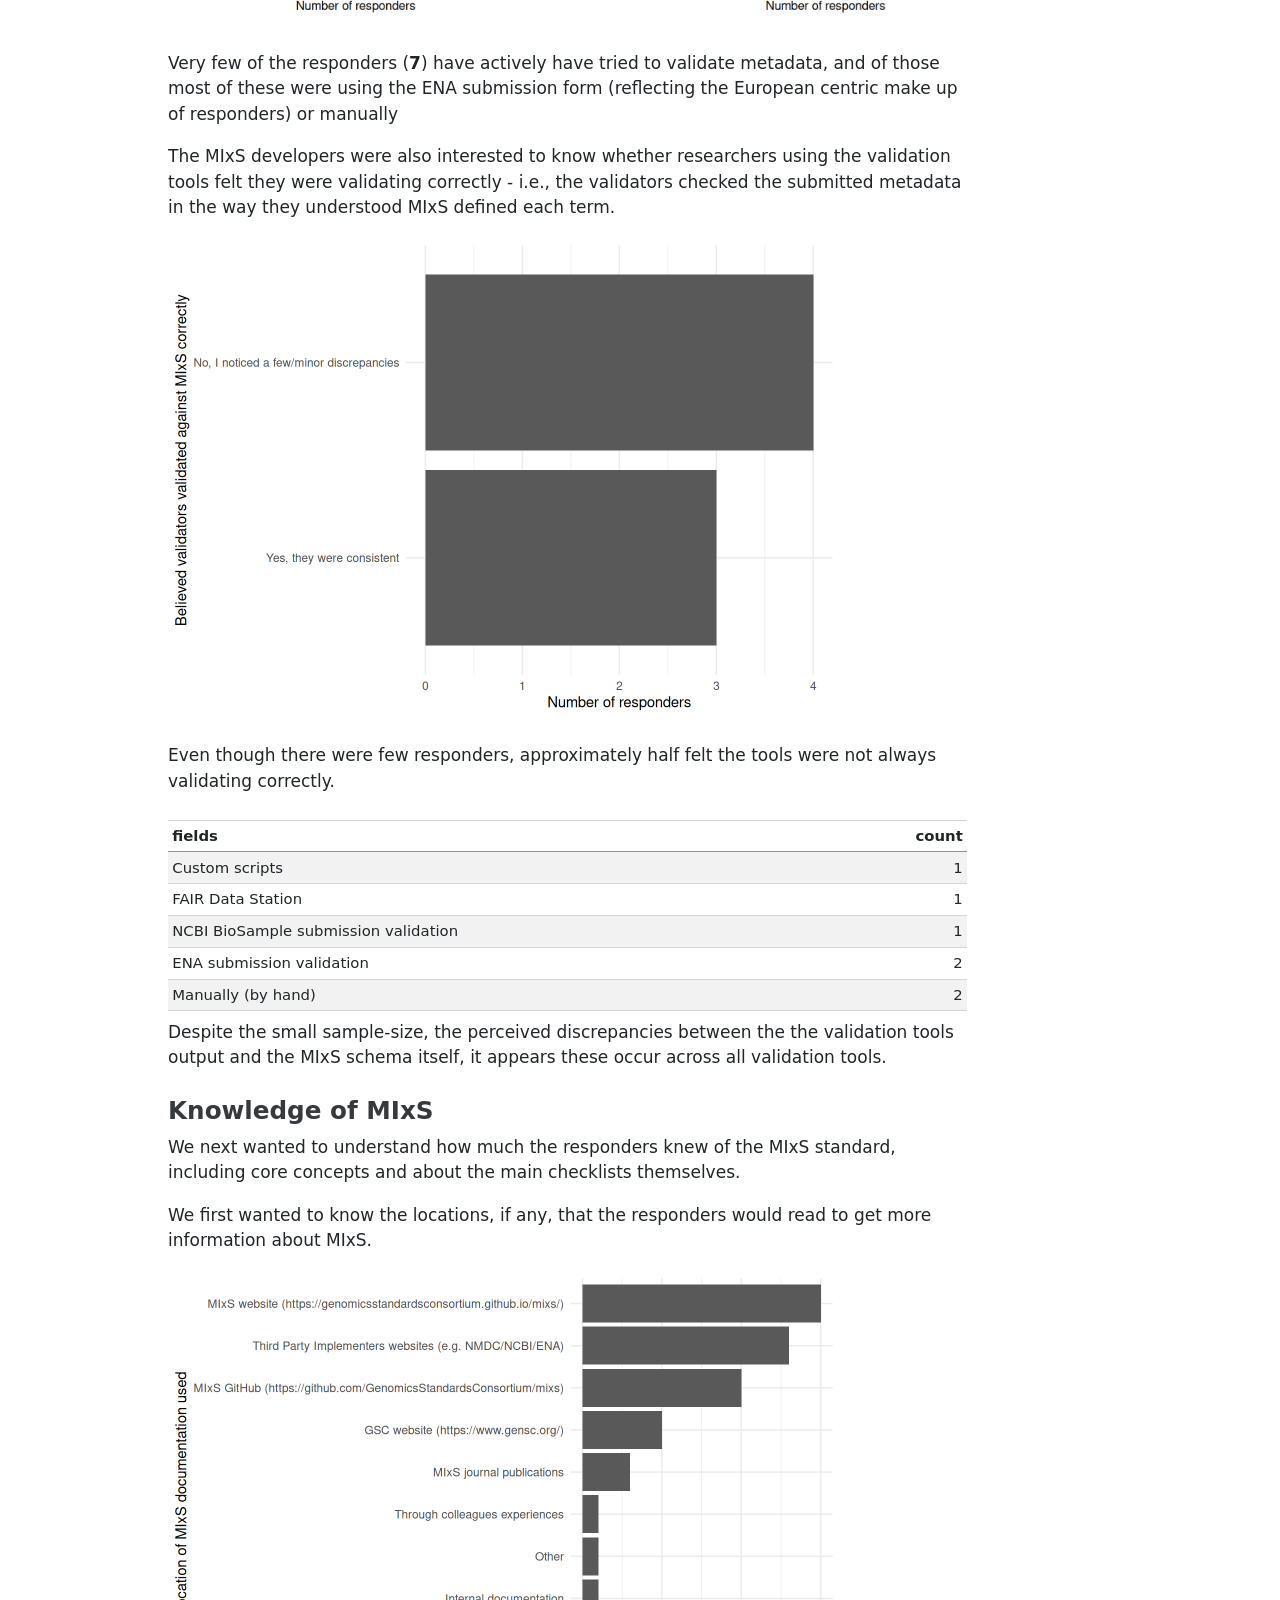
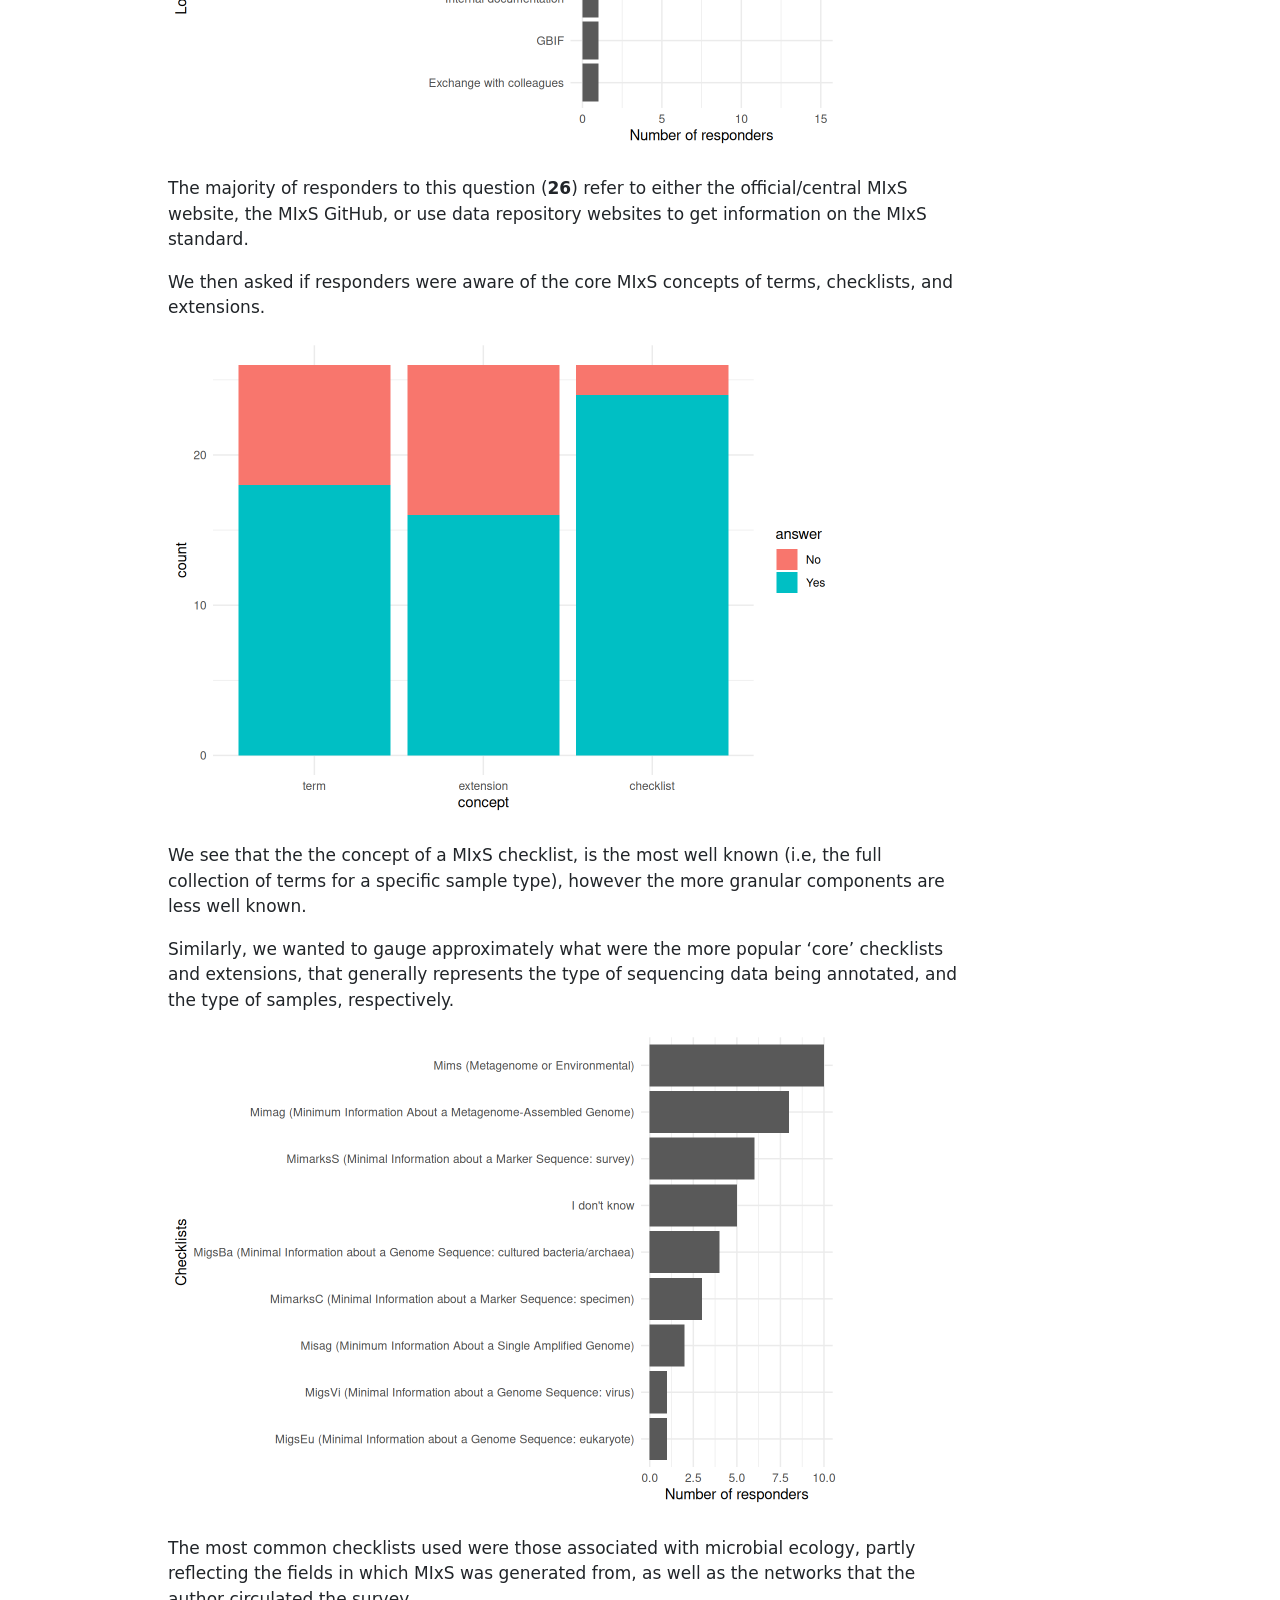
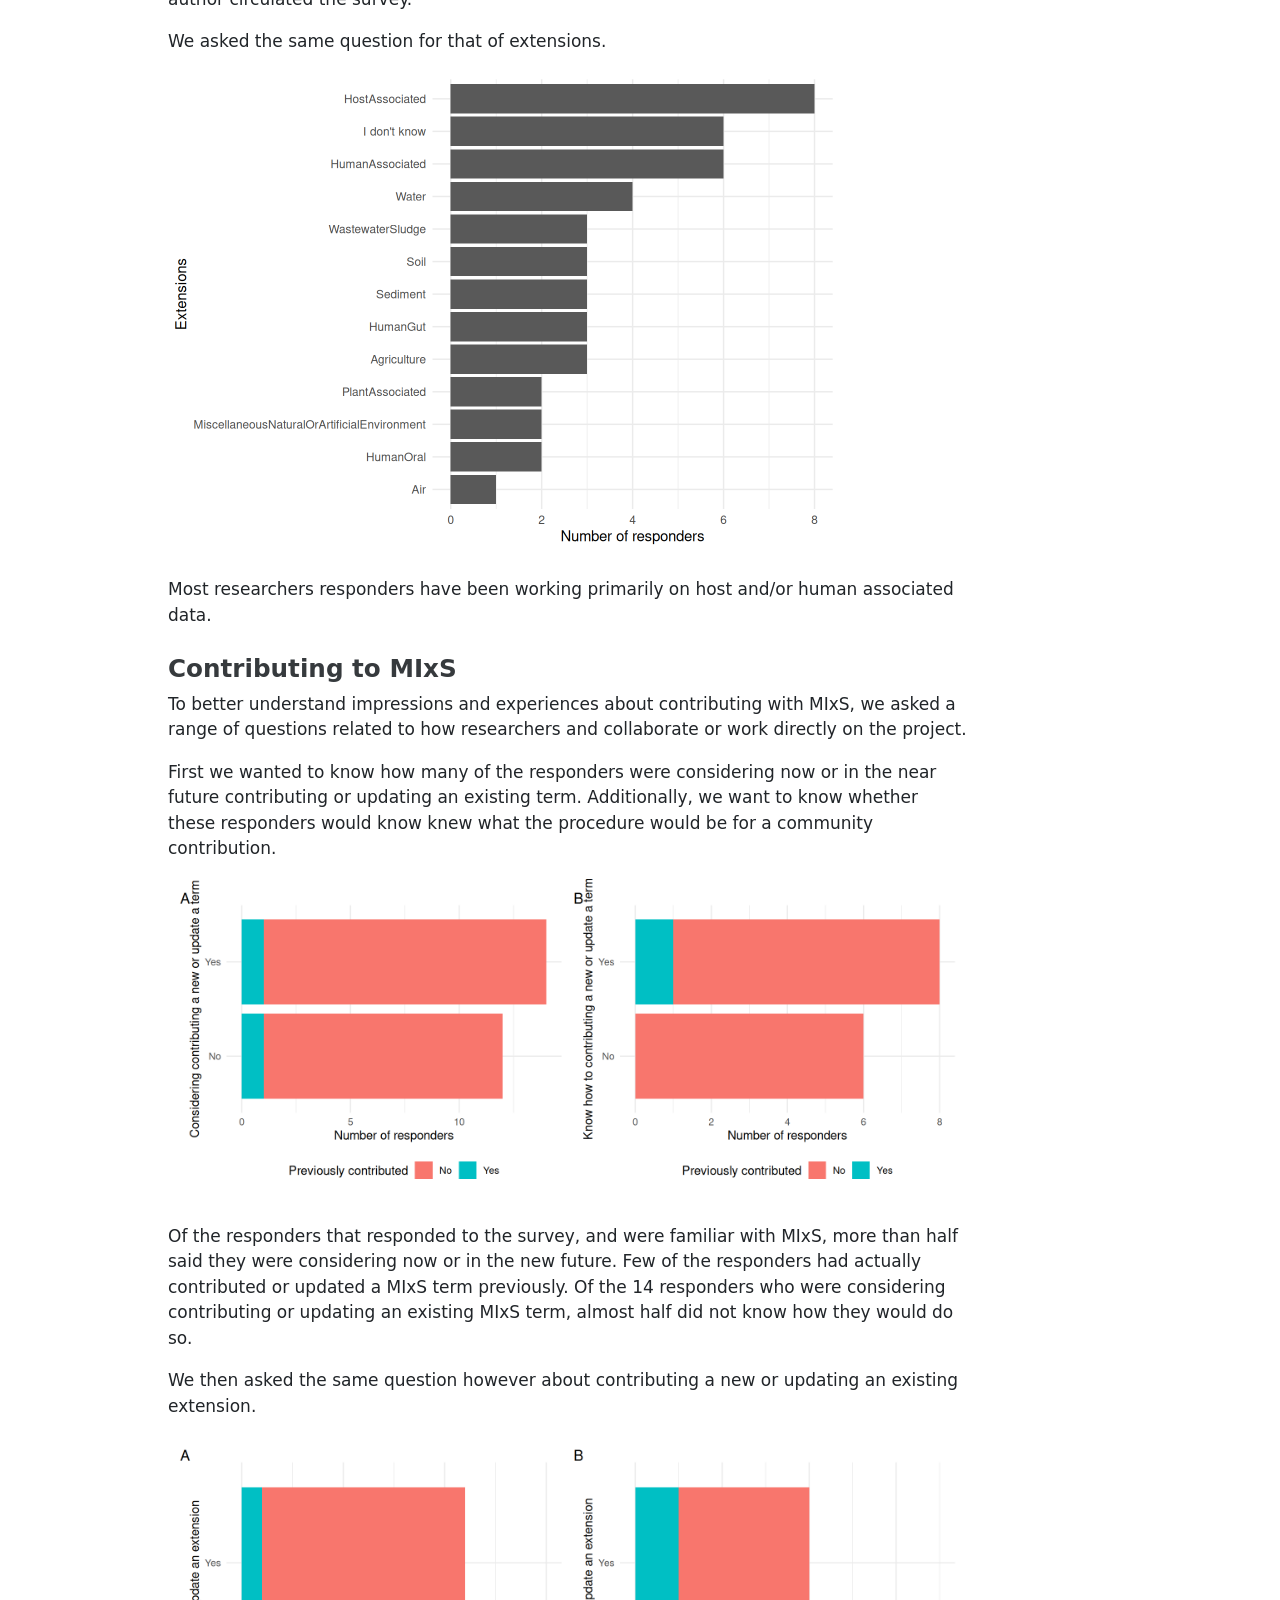
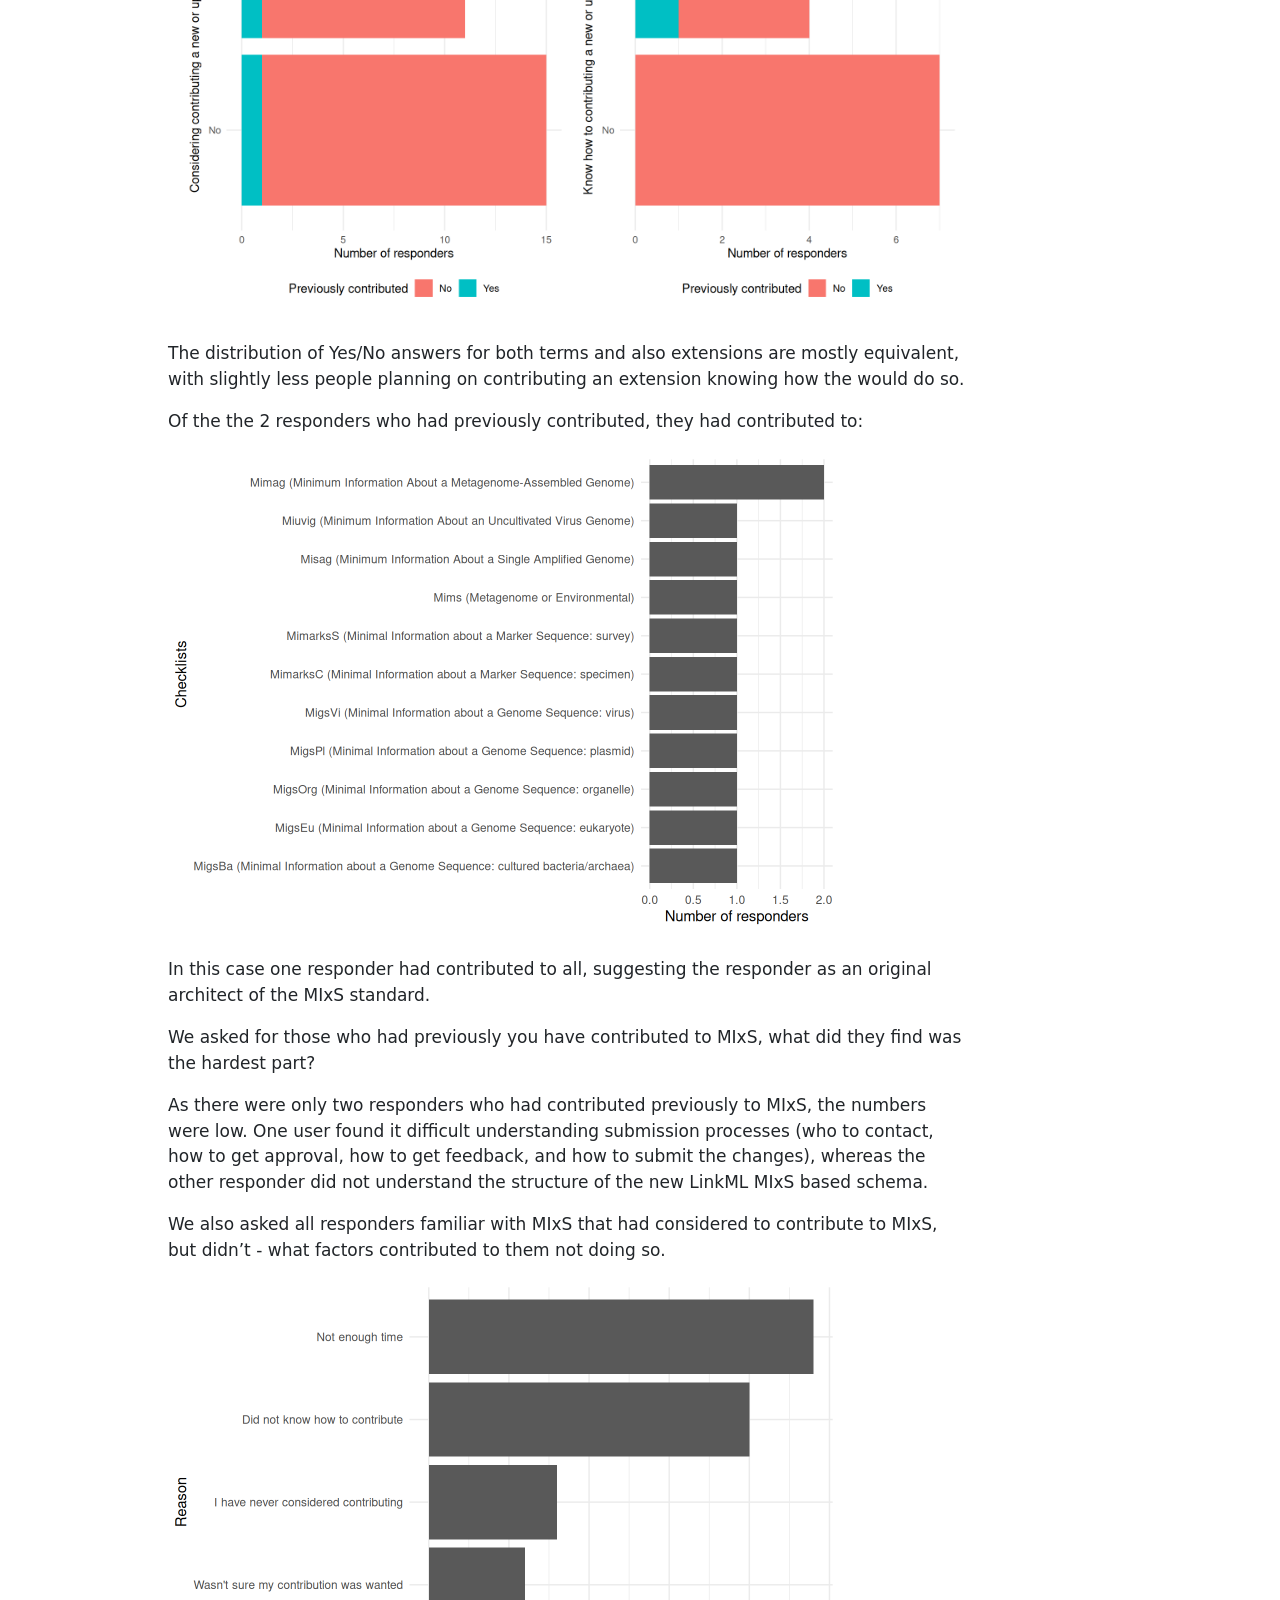
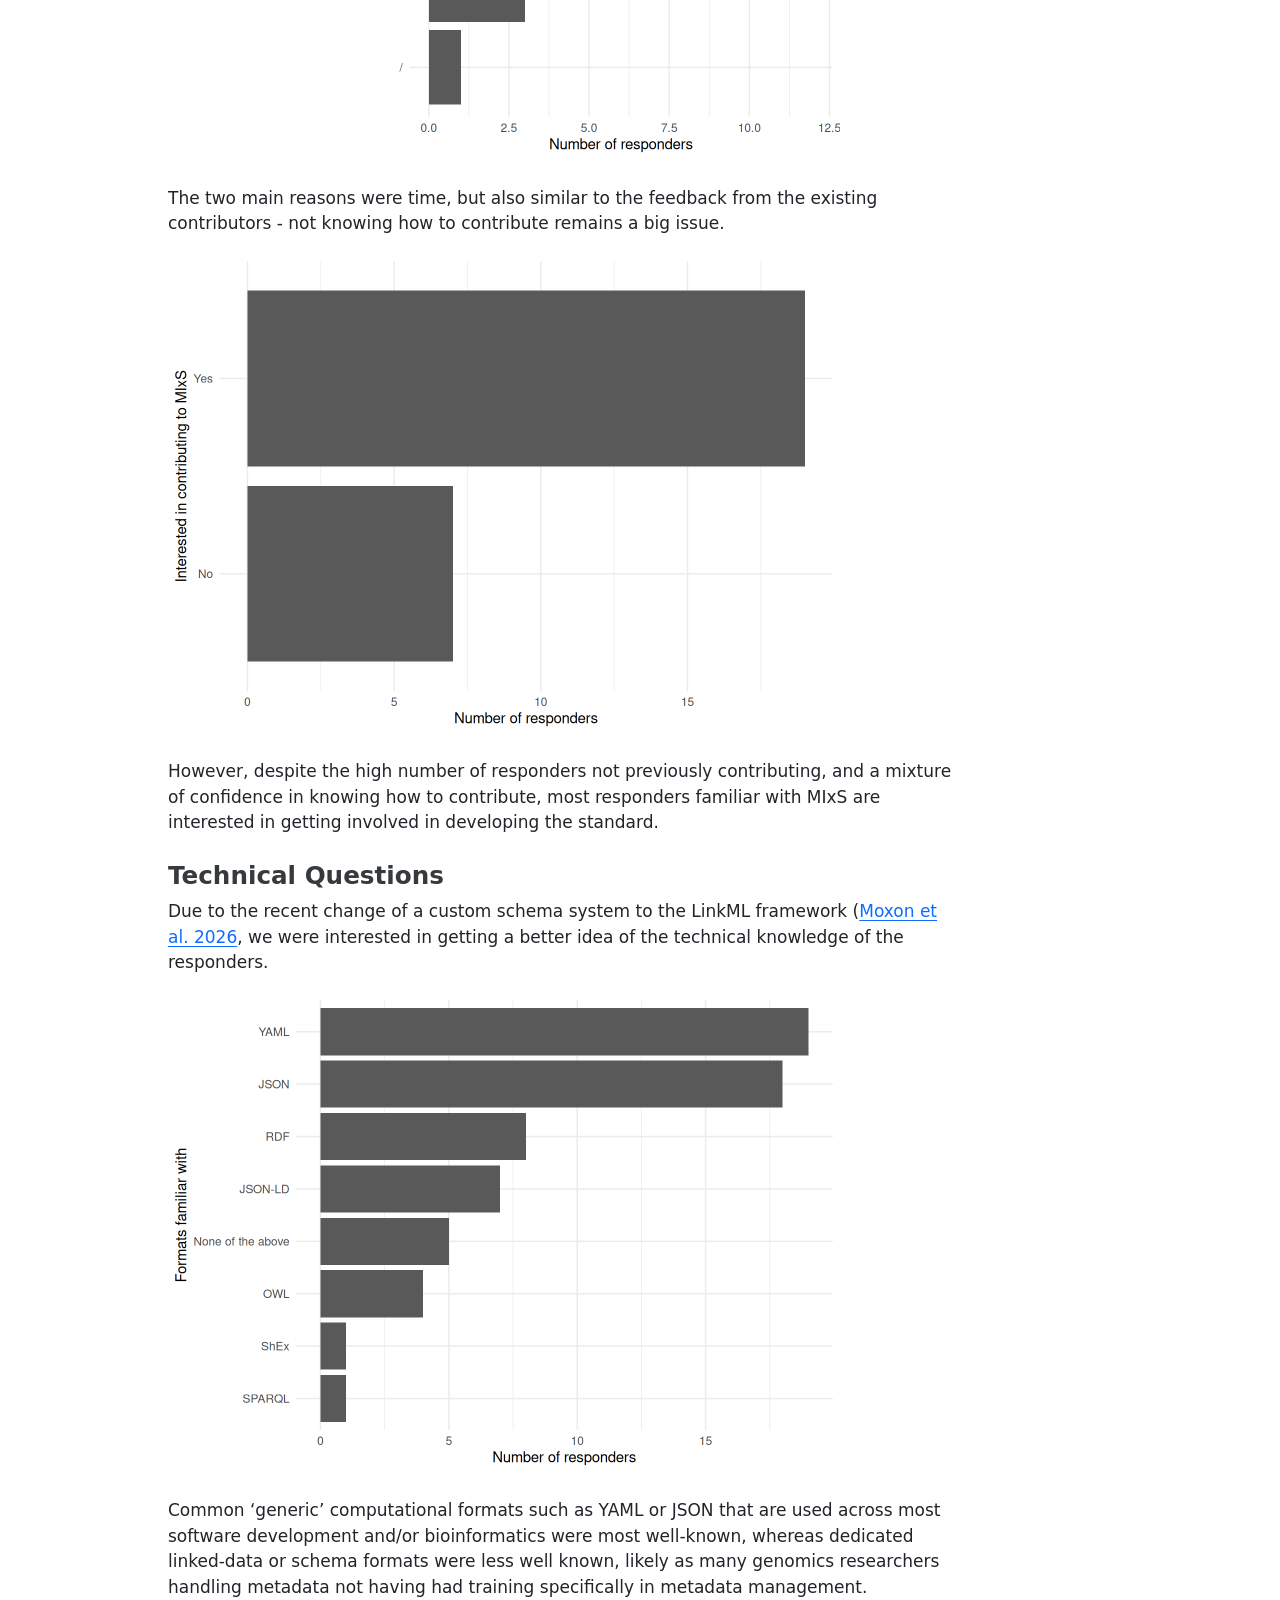
==== commit 27c73394: "Final rendering of first version" ====
--- a/mixs-ux-survey.html
+++ b/mixs-ux-survey.html
@@ -2,14 +2,18 @@
 <html xmlns="http://www.w3.org/1999/xhtml" lang="en" xml:lang="en"><head>
 
 <meta charset="utf-8">
-<meta name="generator" content="quarto-1.4.553">
+<meta name="generator" content="quarto-1.9.38">
 
 <meta name="viewport" content="width=device-width, initial-scale=1.0, user-scalable=yes">
 
 <meta name="author" content="James A. Fellows Yates">
+<meta name="dcterms.date" content="2026-06-03">
 
 <title>MIxS-UX Survey on experiences on the use and development of MIxS metadata standards</title>
 <style>
+/* Default styles provided by pandoc.
+** See https://pandoc.org/MANUAL.html#variables-for-html for config info.
+*/
 code{white-space: pre-wrap;}
 span.smallcaps{font-variant: small-caps;}
 div.columns{display: flex; gap: min(4vw, 1.5em);}
@@ -25,23 +29,45 @@
 
 
 <script src="mixs-ux-survey_files/libs/clipboard/clipboard.min.js"></script>
-<script src="mixs-ux-survey_files/libs/quarto-html/quarto.js"></script>
+<script src="mixs-ux-survey_files/libs/quarto-html/quarto.js" type="module"></script>
+<script src="mixs-ux-survey_files/libs/quarto-html/tabsets/tabsets.js" type="module"></script>
 <script src="mixs-ux-survey_files/libs/quarto-html/popper.min.js"></script>
 <script src="mixs-ux-survey_files/libs/quarto-html/tippy.umd.min.js"></script>
 <script src="mixs-ux-survey_files/libs/quarto-html/anchor.min.js"></script>
 <link href="mixs-ux-survey_files/libs/quarto-html/tippy.css" rel="stylesheet">
-<link href="mixs-ux-survey_files/libs/quarto-html/quarto-syntax-highlighting.css" rel="stylesheet" id="quarto-text-highlighting-styles">
+<link href="mixs-ux-survey_files/libs/quarto-html/quarto-syntax-highlighting-15634bcf2e68342d4ad2dfa704d543f6.css" rel="stylesheet" id="quarto-text-highlighting-styles">
 <script src="mixs-ux-survey_files/libs/bootstrap/bootstrap.min.js"></script>
 <link href="mixs-ux-survey_files/libs/bootstrap/bootstrap-icons.css" rel="stylesheet">
-<link href="mixs-ux-survey_files/libs/bootstrap/bootstrap.min.css" rel="stylesheet" id="quarto-bootstrap" data-mode="light">
+<link href="mixs-ux-survey_files/libs/bootstrap/bootstrap-ae9922bd3ba5fb8a8d928f35a94b37e0.min.css" rel="stylesheet" append-hash="true" id="quarto-bootstrap" data-mode="light">
 
 
 </head>
 
-<body class="fullcontent">
+<body class="quarto-light">
 
 <div id="quarto-content" class="page-columns page-rows-contents page-layout-article">
-
+<div id="quarto-margin-sidebar" class="sidebar margin-sidebar">
+  <nav id="TOC" role="doc-toc" class="toc-active">
+    <h2 id="toc-title">Table of contents</h2>
+   
+  <ul>
+  <li><a href="#introduction" id="toc-introduction" class="nav-link active" data-scroll-target="#introduction">Introduction</a></li>
+  <li><a href="#key-takeaways" id="toc-key-takeaways" class="nav-link" data-scroll-target="#key-takeaways">Key Takeaways</a></li>
+  <li><a href="#survey-structure" id="toc-survey-structure" class="nav-link" data-scroll-target="#survey-structure">Survey Structure</a></li>
+  <li><a href="#survey-responses" id="toc-survey-responses" class="nav-link" data-scroll-target="#survey-responses">Survey Responses</a>
+  <ul class="collapse">
+  <li><a href="#demographics" id="toc-demographics" class="nav-link" data-scroll-target="#demographics">Demographics</a></li>
+  <li><a href="#basic-questions" id="toc-basic-questions" class="nav-link" data-scroll-target="#basic-questions">Basic Questions</a></li>
+  <li><a href="#usage-of-mixs" id="toc-usage-of-mixs" class="nav-link" data-scroll-target="#usage-of-mixs">Usage of MIxS</a></li>
+  <li><a href="#knowledge-of-mixs" id="toc-knowledge-of-mixs" class="nav-link" data-scroll-target="#knowledge-of-mixs">Knowledge of MIxS</a></li>
+  <li><a href="#contributing-to-mixs" id="toc-contributing-to-mixs" class="nav-link" data-scroll-target="#contributing-to-mixs">Contributing to MIxS</a></li>
+  <li><a href="#technical-questions" id="toc-technical-questions" class="nav-link" data-scroll-target="#technical-questions">Technical Questions</a></li>
+  <li><a href="#wider-context" id="toc-wider-context" class="nav-link" data-scroll-target="#wider-context">Wider context</a></li>
+  </ul></li>
+  <li><a href="#discussion" id="toc-discussion" class="nav-link" data-scroll-target="#discussion">Discussion</a></li>
+  </ul>
+<div class="quarto-alternate-formats"><h2>Other Formats</h2><ul><li><a href="mixs-ux-survey.pdf"><i class="bi bi-file-pdf"></i>PDF</a></li></ul></div></nav>
+</div>
 <main class="content" id="quarto-document-content">
 
 <header id="title-block-header" class="quarto-title-block default">
@@ -60,6 +86,12 @@
           </div>
   </div>
     
+    <div>
+    <div class="quarto-title-meta-heading">Published</div>
+    <div class="quarto-title-meta-contents">
+      <p class="date">June 3, 2026</p>
+    </div>
+  </div>
   
     
   </div>
@@ -72,44 +104,10 @@
 <section id="introduction" class="level2">
 <h2 class="anchored" data-anchor-id="introduction">Introduction</h2>
 <p>This anonymous survey has been designed to get an overview of current awareness and experiences in using the ‘Minimal Information About (X) Any Sequence’ or ‘MIxS’ suite of metadata checklists designed by the Genomic Standards Consortium (GSC) for the reporting of nucleic acid sequencing data.</p>
-<p>The MIxS checklists aim to greatly enrich the contextual annotation around DNA and RNA data to improve accessibility, promote effective re-use, and maximise scientific (re-)discovery from the vasts amount of genomic data being produced by scientists today.</p>
+<p>The MIxS checklists aim to greatly enrich the contextual annotation around DNA and RNA data to improve accessibility, promote effective re-use, and maximise scientific (re-)discovery from the vast amount of genomic data being produced by scientists today.</p>
 <p>The results from this survey will be used to help guide the NFDI4Microbiota ‘MIxS-UX’ FlexFund project improve the documentation around MIxS.</p>
-</section>
-<section id="quarto-document-set-up" class="level2">
-<h2 class="anchored" data-anchor-id="quarto-document-set-up">Quarto document set up</h2>
-<div class="cell">
-<div class="cell-output cell-output-stderr">
-<pre><code>
-Attaching package: 'dplyr'</code></pre>
-</div>
-<div class="cell-output cell-output-stderr">
-<pre><code>The following objects are masked from 'package:stats':
-
-    filter, lag</code></pre>
-</div>
-<div class="cell-output cell-output-stderr">
-<pre><code>The following objects are masked from 'package:base':
-
-    intersect, setdiff, setequal, union</code></pre>
-</div>
-<div class="cell-output cell-output-stderr">
-<pre><code>
-Attaching package: 'janitor'</code></pre>
-</div>
-<div class="cell-output cell-output-stderr">
-<pre><code>The following objects are masked from 'package:stats':
-
-    chisq.test, fisher.test</code></pre>
-</div>
-<div class="cell-output cell-output-stderr">
-<pre><code>
-Attaching package: 'kableExtra'</code></pre>
-</div>
-<div class="cell-output cell-output-stderr">
-<pre><code>The following object is masked from 'package:dplyr':
-
-    group_rows</code></pre>
-</div>
+<div class="cell" data-output-fold="true" data-output-summary="(Click to see dependencies used to generate notebook)">
+<details><summary>(Click to see dependencies used to generate notebook)</summary>
 <div class="cell-output cell-output-stdout">
 <pre><code>R version 4.4.1 (2024-06-14)
 Platform: x86_64-pc-linux-gnu
@@ -127,7 +125,7 @@
  [9] LC_ADDRESS=C               LC_TELEPHONE=C            
 [11] LC_MEASUREMENT=en_GB.UTF-8 LC_IDENTIFICATION=C       
 
-time zone: Europe/Athens
+time zone: Europe/Berlin
 tzcode source: system (glibc)
 
 attached base packages:
@@ -151,26 +149,22 @@
 [37] glue_1.8.0        fansi_1.0.6       colorspace_2.1-0  purrr_1.0.2      
 [41] rmarkdown_2.27    tools_4.4.1       pkgconfig_2.0.3   htmltools_0.5.8.1</code></pre>
 </div>
-</div>
-<p>Raw data</p>
-<div class="cell">
-<div class="cell-output cell-output-stderr">
-<pre><code>Rows: 56 Columns: 95
-── Column specification ────────────────────────────────────────────────────────
-Delimiter: ","
-chr  (42): Submission ID, Respondent ID, To continue please accept the surve...
-dbl   (1): If yes, has this format improved your productivity?
-lgl  (51): To continue please accept the survey privacy policy: (Accept), Ar...
-dttm  (1): Submitted at
-
-ℹ Use `spec()` to retrieve the full column specification for this data.
-ℹ Specify the column types or set `show_col_types = FALSE` to quiet this message.</code></pre>
-</div>
-</div>
-<p>Common functions:</p>
-</section>
-<section id="survey-overview" class="level2">
-<h2 class="anchored" data-anchor-id="survey-overview">Survey Overview</h2>
+</details>
+</div>
+</section>
+<section id="key-takeaways" class="level2">
+<h2 class="anchored" data-anchor-id="key-takeaways">Key Takeaways</h2>
+<ol type="1">
+<li>Most responders are interested in both using and contributing to MIxS.</li>
+<li>Most responders were working at a post-doctoral level or higher.</li>
+<li>The MIxS GitHub repository and/or the associated website is the primary source of information on MIxS.</li>
+<li>Familiarity with core MIxS concepts by responders is mixed.</li>
+<li>Primary blockers to new contributors are lack of time or not knowing how to contribute.</li>
+<li>MIMS, MIMAG, and MIMARK checklists were most popular, and good targets for documentation examples and training material.</li>
+</ol>
+</section>
+<section id="survey-structure" class="level2">
+<h2 class="anchored" data-anchor-id="survey-structure">Survey Structure</h2>
 <p>The survey ran from 2026-02-18 to 2026-03-24. An optional raffle was offered, with 3 small prizes (stickers, and other GSC merchandise) allocated. The survey was hosted on <a href="https://tally.so">https://tally.so</a>, and directly advertised on:</p>
 <ul>
 <li>NFDI4Microbiota mailing list</li>
@@ -181,60 +175,51 @@
 <li>ISBA Slack</li>
 <li>Bluesky</li>
 </ul>
-<p>There were 56 responses in total.</p>
-</section>
-<section id="survey-results" class="level2">
-<h2 class="anchored" data-anchor-id="survey-results">Survey Results</h2>
+<p>Questions were grouped into the following sections:</p>
+<ul>
+<li>Demographic questions</li>
+<li>Basic questions</li>
+<li>Usage of MIxS</li>
+<li>Knowledge of MIxS</li>
+<li>Contributing to MixS</li>
+<li>Technical Questions</li>
+<li>Wider context</li>
+</ul>
+<p>There were <strong>56</strong> responses in total.</p>
+</section>
+<section id="survey-responses" class="level2">
+<h2 class="anchored" data-anchor-id="survey-responses">Survey Responses</h2>
 <section id="demographics" class="level3">
 <h3 class="anchored" data-anchor-id="demographics">Demographics</h3>
+<p>To get a better idea of who the responders were, we can look at the geographic dist</p>
 <p>The geographic distribution of the responders were:</p>
 <div class="cell">
 <div class="cell-output-display">
 <div>
 <figure class="figure">
-<p><img src="mixs-ux-survey_files/figure-html/unnamed-chunk-4-1.png" class="img-fluid figure-img" width="672"></p>
-</figure>
-</div>
-</div>
-</div>
-<!-- TODO Add colour/filled in map? -->
+<p><img src="mixs-ux-survey_files/figure-html/unnamed-chunk-4-1.png" class="img-fluid figure-img" width="960"></p>
+</figure>
+</div>
+</div>
+</div>
 <p>The vast majority of responders come out of European countries, and other similar richer countries (USA, Australia, Israel). Again the largest portion of responders come out of Germany, reflecting the visibility of the survey to NFDI4Microbiota-associated researchers.</p>
-<p>The career stages of responders were</p>
-<div class="cell">
-<div class="cell-output-display">
-<div>
-<figure class="figure">
-<p><img src="mixs-ux-survey_files/figure-html/unnamed-chunk-5-1.png" class="img-fluid figure-img" width="672"></p>
-</figure>
-</div>
-</div>
-</div>
-<p>Responders mostly are post-PhD level researchers, likely reflecting experienced researchers regularly handling data at scale.</p>
-<p>Responders were associated with the following consortia or projects:</p>
-<div class="cell">
-<div class="cell-output cell-output-stderr">
-<pre><code>Warning: `cols` is now required when using `unnest()`.
-ℹ Please use `cols = c(consortia)`.</code></pre>
-</div>
+<p>We asked what career state the responder was in, and if they were associated with any relevant MIxS consortia</p>
+<div class="cell">
+<div class="cell-output-display">
+<div>
+<figure class="figure">
+<p><img src="mixs-ux-survey_files/figure-html/unnamed-chunk-5-1.png" class="img-fluid figure-img" width="960"></p>
+</figure>
+</div>
+</div>
+</div>
+<p>Most responders were later in academic career stage, either as Post Docs or assistant professor stages. Most responders were not associated with a particular consortia, but NFDI4Microbiota and the National Microbiome Data Collaborative (NMDC), who are both heavy users/investors in the MIxS project were at the highest level.</p>
+<p>The fields that the responders worked in were:</p>
+<div class="cell">
 <div class="cell-output-display">
 <div>
 <figure class="figure">
 <p><img src="mixs-ux-survey_files/figure-html/unnamed-chunk-6-1.png" class="img-fluid figure-img" width="672"></p>
-</figure>
-</div>
-</div>
-</div>
-<p>Most responders were not associated with a particular consortia, but NFDI4Microbiota and the National Microbiome Data Collaborative (NMDC), who are both heavy users/investors in the MIxS project were at the highest level.</p>
-<p>The fields that the responders worked in were:</p>
-<div class="cell">
-<div class="cell-output cell-output-stderr">
-<pre><code>Warning: `cols` is now required when using `unnest()`.
-ℹ Please use `cols = c(fields)`.</code></pre>
-</div>
-<div class="cell-output-display">
-<div>
-<figure class="figure">
-<p><img src="mixs-ux-survey_files/figure-html/unnamed-chunk-7-1.png" class="img-fluid figure-img" width="672"></p>
 </figure>
 </div>
 </div>
@@ -243,45 +228,34 @@
 </section>
 <section id="basic-questions" class="level3">
 <h3 class="anchored" data-anchor-id="basic-questions">Basic Questions</h3>
-<p>To get a better idea in which context the responders were providing feedback from, we first asked whether the responders have in the past, or were currently, handling forms of nucleic acid sequencing data</p>
-<div class="cell">
-<div class="cell-output-display">
-<div>
-<figure class="figure">
-<p><img src="mixs-ux-survey_files/figure-html/unnamed-chunk-8-1.png" class="img-fluid figure-img" width="672"></p>
+<p>To get a better idea in which context the responders were providing feedback from, we first asked whether the responders have in the past, or were currently, handling forms of nucleic acid sequencing data.</p>
+<div class="cell">
+<div class="cell-output-display">
+<div>
+<figure class="figure">
+<p><img src="mixs-ux-survey_files/figure-html/unnamed-chunk-7-1.png" class="img-fluid figure-img" width="672"></p>
 </figure>
 </div>
 </div>
 </div>
 <p>The <strong>98.2%</strong> of 56 responders were/are handling sequencing data now or in the past, as expected in terms of people who would be interested in working on or contributing to improving metadata annotation quality of sequencing data.</p>
-<p>Of those who were handling data, we then asked if within the context of their work, they had heard of the MIxS project.</p>
-<div class="cell">
-<div class="cell-output-display">
-<div>
-<figure class="figure">
-<p><img src="mixs-ux-survey_files/figure-html/unnamed-chunk-9-1.png" class="img-fluid figure-img" width="672"></p>
-</figure>
-</div>
-</div>
-</div>
-<p>In contrast, only <strong>47.3%</strong> of 55 had heard of the MIxS project.</p>
-<p>This is a useful metric, as we can therefore see that despite many researchers are handling sequencing data, less than half have heard of a metadata standards project that has been around since 2008 (MIGS) or 2011 (MIxS), despite adoption by major sequencing data repositories such as NCBI’s SRA and EBI’s ENA.</p>
-<p>A awareness campaign could be useful in this regard, also to attract in new contributors and refresh the project’s working groups.</p>
-<p>Of those who had heard of the MIxS project:</p>
-<div class="cell">
-<div class="cell-output-display">
-<div>
-<figure class="figure">
-<p><img src="mixs-ux-survey_files/figure-html/unnamed-chunk-10-1.png" class="img-fluid figure-img" width="672"></p>
-</figure>
-</div>
-</div>
-</div>
-<p>Showing the project is mostly known via word of mouth or through exposure during data upload.</p>
+<p>Of those who were handling data, we then asked if within the context of their work, they had heard of the MIxS project and where they had heard of it initially.</p>
+<div class="cell">
+<div class="cell-output-display">
+<div>
+<figure class="figure">
+<p><img src="mixs-ux-survey_files/figure-html/unnamed-chunk-8-1.png" class="img-fluid figure-img" width="960"></p>
+</figure>
+</div>
+</div>
+</div>
+<p>Only <strong>47.3%</strong> of 55 had heard of the MIxS project.</p>
+<p>This is a useful metric, as we can therefore see that despite many researchers are handling sequencing data, less than half have heard of a metadata standards project that has been around since 2008 (MIGS) or 2011 (MIxS), despite adoption by major sequencing data repositories such as NCBI’s SRA and EBI’s ENA. A awareness campaign could be useful in this regard, also to attract in new contributors and refresh the project’s working groups.</p>
+<p>This is particularly as the project is mostly known via word of mouth or through exposure during data upload.</p>
 <p>More specifically, if discovered via a publication, event, or social media, these venues were:</p>
 <div class="cell">
 <div class="cell-output-display">
-<table class="table table-sm table-striped small">
+<table class="caption-top table table-sm table-striped small">
 <colgroup>
 <col style="width: 100%">
 </colgroup>
@@ -319,7 +293,7 @@
 <div class="cell-output-display">
 <div>
 <figure class="figure">
-<p><img src="mixs-ux-survey_files/figure-html/unnamed-chunk-12-1.png" class="img-fluid figure-img" width="672"></p>
+<p><img src="mixs-ux-survey_files/figure-html/unnamed-chunk-10-1.png" class="img-fluid figure-img" width="672"></p>
 </figure>
 </div>
 </div>
@@ -333,7 +307,7 @@
 <div class="cell-output-display">
 <div>
 <figure class="figure">
-<p><img src="mixs-ux-survey_files/figure-html/unnamed-chunk-13-1.png" class="img-fluid figure-img" width="672"></p>
+<p><img src="mixs-ux-survey_files/figure-html/unnamed-chunk-11-1.png" class="img-fluid figure-img" width="672"></p>
 </figure>
 </div>
 </div>
@@ -341,14 +315,10 @@
 <p>Of the remaining responders (26), <strong>100%</strong> had interacted with MIxS in some form.</p>
 <p>The breakdown of the interactions are as follows:</p>
 <div class="cell">
-<div class="cell-output cell-output-stderr">
-<pre><code>Warning: `cols` is now required when using `unnest()`.
-ℹ Please use `cols = c(fields)`.</code></pre>
-</div>
-<div class="cell-output-display">
-<div>
-<figure class="figure">
-<p><img src="mixs-ux-survey_files/figure-html/unnamed-chunk-14-1.png" class="img-fluid figure-img" width="672"></p>
+<div class="cell-output-display">
+<div>
+<figure class="figure">
+<p><img src="mixs-ux-survey_files/figure-html/unnamed-chunk-12-1.png" class="img-fluid figure-img" width="672"></p>
 </figure>
 </div>
 </div>
@@ -356,10 +326,28 @@
 <p>Most responders have been submitting or processing existing metadata, with only a smaller fraction actually developing or implementing the standard’s schemas themselves.</p>
 <p>We asked those who had been submitting or processing the metadata, where the primary location of such interactions were.</p>
 <div class="cell">
-<div class="cell-output cell-output-stderr">
-<pre><code>Warning: `cols` is now required when using `unnest()`.
-ℹ Please use `cols = c(fields)`.</code></pre>
-</div>
+<div class="cell-output-display">
+<div>
+<figure class="figure">
+<p><img src="mixs-ux-survey_files/figure-html/unnamed-chunk-13-1.png" class="img-fluid figure-img" width="672"></p>
+</figure>
+</div>
+</div>
+</div>
+<p>As expected, the vast bulk of the responders were interacting with databases associated with the INSDC consortium of sequencing data repositories (ENA, and NCBI).</p>
+<p>To get an idea in which ways metadata submitters/processing are actually handling the metadata themselves (filling in, validation, etc.), we asked if they have used a validation tool, and if so which methods and tools they are using.</p>
+<div class="cell">
+<div class="cell-output-display">
+<div>
+<figure class="figure">
+<p><img src="mixs-ux-survey_files/figure-html/unnamed-chunk-14-1.png" class="img-fluid figure-img" width="960"></p>
+</figure>
+</div>
+</div>
+</div>
+<p>Very few of the responders (<strong>7</strong>) have actively have tried to validate metadata, and of those most of these were using the ENA submission form (reflecting the European centric make up of responders) or manually</p>
+<p>The MIxS developers were also interested to know whether researchers using the validation tools felt they were validating correctly - i.e., the validators checked the submitted metadata in the way they understood MIxS defined each term.</p>
+<div class="cell">
 <div class="cell-output-display">
 <div>
 <figure class="figure">
@@ -368,49 +356,10 @@
 </div>
 </div>
 </div>
-<p>As expected, the vast bulk of the responders were interacting with databases associated with the INSDC consortium of sequencing data repositories (ENA, and NCBI).</p>
-<p>To get an idea in which ways metadata submitters/processing are actually handling the metadata themselves (filling in, validation, etc), we asked if they have used a validation tool, and if so which methods and tools they are using.</p>
-<div class="cell">
-<div class="cell-output-display">
-<div>
-<figure class="figure">
-<p><img src="mixs-ux-survey_files/figure-html/unnamed-chunk-16-1.png" class="img-fluid figure-img" width="960"></p>
-</figure>
-</div>
-</div>
-</div>
-<p>Very few of the responders (<strong>7</strong>) have actively have tried to validate metadata, and of thosethe tools they used:</p>
-<div class="cell">
-<div class="cell-output cell-output-stderr">
-<pre><code>Warning: `cols` is now required when using `unnest()`.
-ℹ Please use `cols = c(fields)`.</code></pre>
-</div>
-<div class="cell-output-display">
-<div>
-<figure class="figure">
-<p><img src="mixs-ux-survey_files/figure-html/unnamed-chunk-17-1.png" class="img-fluid figure-img" width="672"></p>
-</figure>
-</div>
-</div>
-</div>
-<p>The MIxS developers were also interested to know whether researchers using the validation tools felt they were validating correctly - i.e., the validators checked the submitted metadata in the way they understood MIxS defined each term.</p>
-<div class="cell">
-<div class="cell-output-display">
-<div>
-<figure class="figure">
-<p><img src="mixs-ux-survey_files/figure-html/unnamed-chunk-18-1.png" class="img-fluid figure-img" width="672"></p>
-</figure>
-</div>
-</div>
-</div>
 <p>Even though there were few responders, approximately half felt the tools were not always validating correctly.</p>
 <div class="cell">
-<div class="cell-output cell-output-stderr">
-<pre><code>Warning: `cols` is now required when using `unnest()`.
-ℹ Please use `cols = c(fields)`.</code></pre>
-</div>
-<div class="cell-output-display">
-<table class="table table-sm table-striped small">
+<div class="cell-output-display">
+<table class="caption-top table table-sm table-striped small">
 <thead>
 <tr class="header">
 <th style="text-align: left;">fields</th>
@@ -449,14 +398,10 @@
 <p>We next wanted to understand how much the responders knew of the MIxS standard, including core concepts and about the main checklists themselves.</p>
 <p>We first wanted to know the locations, if any, that the responders would read to get more information about MIxS.</p>
 <div class="cell">
-<div class="cell-output cell-output-stderr">
-<pre><code>Warning: `cols` is now required when using `unnest()`.
-ℹ Please use `cols = c(fields)`.</code></pre>
-</div>
-<div class="cell-output-display">
-<div>
-<figure class="figure">
-<p><img src="mixs-ux-survey_files/figure-html/unnamed-chunk-20-1.png" class="img-fluid figure-img" width="672"></p>
+<div class="cell-output-display">
+<div>
+<figure class="figure">
+<p><img src="mixs-ux-survey_files/figure-html/unnamed-chunk-17-1.png" class="img-fluid figure-img" width="672"></p>
 </figure>
 </div>
 </div>
@@ -464,14 +409,10 @@
 <p>The majority of responders to this question (<strong>26</strong>) refer to either the official/central MIxS website, the MIxS GitHub, or use data repository websites to get information on the MIxS standard.</p>
 <p>We then asked if responders were aware of the core MIxS concepts of terms, checklists, and extensions.</p>
 <div class="cell">
-<div class="cell-output cell-output-stderr">
-<pre><code>`summarise()` has grouped output by 'concept'. You can override using the
-`.groups` argument.</code></pre>
-</div>
-<div class="cell-output-display">
-<div>
-<figure class="figure">
-<p><img src="mixs-ux-survey_files/figure-html/unnamed-chunk-21-1.png" class="img-fluid figure-img" width="672"></p>
+<div class="cell-output-display">
+<div>
+<figure class="figure">
+<p><img src="mixs-ux-survey_files/figure-html/unnamed-chunk-18-1.png" class="img-fluid figure-img" width="672"></p>
 </figure>
 </div>
 </div>
@@ -479,14 +420,10 @@
 <p>We see that the the concept of a MIxS checklist, is the most well known (i.e, the full collection of terms for a specific sample type), however the more granular components are less well known.</p>
 <p>Similarly, we wanted to gauge approximately what were the more popular ‘core’ checklists and extensions, that generally represents the type of sequencing data being annotated, and the type of samples, respectively.</p>
 <div class="cell">
-<div class="cell-output cell-output-stderr">
-<pre><code>Warning: `cols` is now required when using `unnest()`.
-ℹ Please use `cols = c(fields)`.</code></pre>
-</div>
-<div class="cell-output-display">
-<div>
-<figure class="figure">
-<p><img src="mixs-ux-survey_files/figure-html/unnamed-chunk-22-1.png" class="img-fluid figure-img" width="672"></p>
+<div class="cell-output-display">
+<div>
+<figure class="figure">
+<p><img src="mixs-ux-survey_files/figure-html/unnamed-chunk-19-1.png" class="img-fluid figure-img" width="672"></p>
 </figure>
 </div>
 </div>
@@ -494,90 +431,227 @@
 <p>The most common checklists used were those associated with microbial ecology, partly reflecting the fields in which MIxS was generated from, as well as the networks that the author circulated the survey.</p>
 <p>We asked the same question for that of extensions.</p>
 <div class="cell">
-<div class="cell-output cell-output-stderr">
-<pre><code>Warning: `cols` is now required when using `unnest()`.
-ℹ Please use `cols = c(fields)`.</code></pre>
-</div>
-<div class="cell-output-display">
-<div>
-<figure class="figure">
-<p><img src="mixs-ux-survey_files/figure-html/unnamed-chunk-23-1.png" class="img-fluid figure-img" width="672"></p>
-</figure>
-</div>
-</div>
-</div>
-<p>Most researchers responders have been working primarily on host and/or human</p>
-<hr>
-<!-- TODO MOVE TO CORRECT SECTIONS FROM HERE -->
+<div class="cell-output-display">
+<div>
+<figure class="figure">
+<p><img src="mixs-ux-survey_files/figure-html/unnamed-chunk-20-1.png" class="img-fluid figure-img" width="672"></p>
+</figure>
+</div>
+</div>
+</div>
+<p>Most researchers responders have been working primarily on host and/or human associated data.</p>
 </section>
 <section id="contributing-to-mixs" class="level3">
 <h3 class="anchored" data-anchor-id="contributing-to-mixs">Contributing to MIxS</h3>
-<!-- Would like, or need to, contribute/request a new MIxS metadata term, or update an existing metadata term now or in the near future? -->
-<!-- Do you know how you would submit or request a new metadata term? -->
-<!--  Would like, or need to, contribute/request a new MIxS extension, or update an existing extension now or in the near future?-->
-<!-- Do you know how to submit or request a new extension? -->
-<!-- Have you previously been involved in developing a any part of MIxS (term, extension, checklist etc.)? -->
-<!-- If yes If you have previously been involved in developing a component of MIxS, which extension or checklist(s)? -->
-<!-- If you have contributed to MIxS, what was the hardest part? -->
-<!-- If you considered contributing to MIxS, but decided not to contribute, what stopped you? -->
-<!-- Would you like to get more involved in developing metadata standards within MIxS (either for the first time, or start again)? -->
+<p>To better understand impressions and experiences about contributing with MIxS, we asked a range of questions related to how researchers and collaborate or work directly on the project.</p>
+<p>First we wanted to know how many of the responders were considering now or in the near future contributing or updating an existing term. Additionally, we want to know whether these responders would know knew what the procedure would be for a community contribution.</p>
+<div class="cell">
+<div class="cell-output-display">
+<div>
+<figure class="figure">
+<p><img src="mixs-ux-survey_files/figure-html/unnamed-chunk-21-1.png" class="img-fluid figure-img" width="960"></p>
+</figure>
+</div>
+</div>
+</div>
+<p>Of the responders that responded to the survey, and were familiar with MIxS, more than half said they were considering now or in the new future. Few of the responders had actually contributed or updated a MIxS term previously. Of the 14 responders who were considering contributing or updating an existing MIxS term, almost half did not know how they would do so.</p>
+<p>We then asked the same question however about contributing a new or updating an existing extension.</p>
+<div class="cell">
+<div class="cell-output-display">
+<div>
+<figure class="figure">
+<p><img src="mixs-ux-survey_files/figure-html/unnamed-chunk-22-1.png" class="img-fluid figure-img" width="960"></p>
+</figure>
+</div>
+</div>
+</div>
+<p>The distribution of Yes/No answers for both terms and also extensions are mostly equivalent, with slightly less people planning on contributing an extension knowing how the would do so.</p>
+<p>Of the the 2 responders who had previously contributed, they had contributed to:</p>
+<div class="cell">
+<div class="cell-output-display">
+<div>
+<figure class="figure">
+<p><img src="mixs-ux-survey_files/figure-html/unnamed-chunk-23-1.png" class="img-fluid figure-img" width="672"></p>
+</figure>
+</div>
+</div>
+</div>
+<p>In this case one responder had contributed to all, suggesting the responder as an original architect of the MIxS standard.</p>
+<p>We asked for those who had previously you have contributed to MIxS, what did they find was the hardest part?</p>
+<p>As there were only two responders who had contributed previously to MIxS, the numbers were low. One user found it difficult understanding submission processes (who to contact, how to get approval, how to get feedback, and how to submit the changes), whereas the other responder did not understand the structure of the new LinkML MIxS based schema.</p>
+<p>We also asked all responders familiar with MIxS that had considered to contribute to MIxS, but didn’t - what factors contributed to them not doing so.</p>
+<div class="cell">
+<div class="cell-output-display">
+<div>
+<figure class="figure">
+<p><img src="mixs-ux-survey_files/figure-html/unnamed-chunk-24-1.png" class="img-fluid figure-img" width="672"></p>
+</figure>
+</div>
+</div>
+</div>
+<p>The two main reasons were time, but also similar to the feedback from the existing contributors - not knowing how to contribute remains a big issue.</p>
+<div class="cell">
+<div class="cell-output-display">
+<div>
+<figure class="figure">
+<p><img src="mixs-ux-survey_files/figure-html/unnamed-chunk-25-1.png" class="img-fluid figure-img" width="672"></p>
+</figure>
+</div>
+</div>
+</div>
+<p>However, despite the high number of responders not previously contributing, and a mixture of confidence in knowing how to contribute, most responders familiar with MIxS are interested in getting involved in developing the standard.</p>
 </section>
 <section id="technical-questions" class="level3">
 <h3 class="anchored" data-anchor-id="technical-questions">Technical Questions</h3>
-<!-- Which of the following formats are you familiar with? -->
-<!-- Are you aware that the MIxS schema is now available in LinkML and supported formats (JSON, etc)? -->
-<!-- Have you made use of the JSON or LinkML format to access MIxS schema? -->
-<!-- If yes, has this format improved your productivity? -->
-</section>
-<section id="final-questions" class="level3">
-<h3 class="anchored" data-anchor-id="final-questions">Final Questions</h3>
-<!-- Do you use other standards for metadata? -->
-<!-- If yes, which standards? -->
-<!-- What would you like see improved in the other standards? -->
-<!-- Is there anything you wish to expand upon from any of the questions on the survey or in general about sequencing data metadata? -->
-</section>
+<p>Due to the recent change of a custom schema system to the LinkML framework (<a href="https://dx.doi.org/10.1093/gigascience/giaf152">Moxon et al.&nbsp;2026</a>, we were interested in getting a better idea of the technical knowledge of the responders.</p>
+<div class="cell">
+<div class="cell-output-display">
+<div>
+<figure class="figure">
+<p><img src="mixs-ux-survey_files/figure-html/unnamed-chunk-26-1.png" class="img-fluid figure-img" width="672"></p>
+</figure>
+</div>
+</div>
+</div>
+<p>Common ‘generic’ computational formats such as YAML or JSON that are used across most software development and/or bioinformatics were most well-known, whereas dedicated linked-data or schema formats were less well known, likely as many genomics researchers handling metadata not having had training specifically in metadata management.</p>
+<p>We also asked specifically if responders knew that MIxS was now implemented within LinkML, and thus can be converted to multiple formats, and whether they had used such functionality and if so had it helped their productivity with using MIxS</p>
+<div class="cell">
+<div class="cell-output-display">
+<div>
+<figure class="figure">
+<p><img src="mixs-ux-survey_files/figure-html/unnamed-chunk-27-1.png" class="img-fluid figure-img" width="768"></p>
+</figure>
+</div>
+</div>
+</div>
+<p>Just under half of responders knew about the LinkML version of MIxS, but very few used this new functionality currently. However it has somewhat helped the few users who had used it.</p>
+</section>
+<section id="wider-context" class="level3">
+<h3 class="anchored" data-anchor-id="wider-context">Wider context</h3>
+<p>Closing the survey, we asked if used other standards, and if so which one.</p>
+<p>To get wider feedback on the state of genomic metadata standards, we also asked what the responders would like to see improved in other standards.</p>
+<div class="cell">
+<div class="cell-output-display">
+<div>
+<figure class="figure">
+<p><img src="mixs-ux-survey_files/figure-html/unnamed-chunk-28-1.png" class="img-fluid figure-img" width="672"></p>
+</figure>
+</div>
+</div>
+</div>
+<p>Most of the whole set of responders did not use other standards, and of those that did, there was a wide range of metadata standards used - with Darwin Core being the particular stand out.</p>
+<p>Improvements desired in these other standards were varied, but a common request was better interlinking between different standards.</p>
+<div class="cell">
+<div class="cell-output-display">
+<table class="caption-top table table-sm table-striped small">
+<colgroup>
+<col style="width: 100%">
+</colgroup>
+<thead>
+<tr class="header">
+<th style="text-align: left;">Any further comments</th>
+</tr>
+</thead>
+<tbody>
+<tr class="odd">
+<td style="text-align: left;">No</td>
+</tr>
+<tr class="even">
+<td style="text-align: left;">Not now.</td>
+</tr>
+<tr class="odd">
+<td style="text-align: left;">How to handle metadata following FAIR principles</td>
+</tr>
+<tr class="even">
+<td style="text-align: left;">It would be useful to link to other biomolecular data from the same samples/individuals e.g.&nbsp;radiocarbon, stable isotopes, palaeoproteomics etc. for easier cross-referencing.</td>
+</tr>
+<tr class="odd">
+<td style="text-align: left;">We we format our metadata in accordance with public repositories (ENA, BOLD, NCBI)</td>
+</tr>
+<tr class="even">
+<td style="text-align: left;">Metadata could also be expanded to include (genome) assemblies and (genome) annotations also.</td>
+</tr>
+<tr class="odd">
+<td style="text-align: left;">I just wish mixs existed sooner!</td>
+</tr>
+</tbody>
+</table>
+</div>
+</div>
+</section>
+</section>
+<section id="discussion" class="level2">
+<h2 class="anchored" data-anchor-id="discussion">Discussion</h2>
+<p>In total we had 56 responders, mostly from ‘High-Income economy’ countries and with a strong European focus. As expected due to the context of the standard, most responders worked within genomics, metagenomics, and/or metatranscriptomics. <strong>Interestingly, most responders are working at a Post-doctoral level (or equivalent) or higher career stage.</strong> The reason for this is unclear, but could be something that should be investigated further, could this be due to:</p>
+<ul>
+<li>A lack of training in metadata annotation?</li>
+<li>A generational or visibility factor (e.g.&nbsp;MIxS is now 20 years old)</li>
+<li>Experience level (e.g.&nbsp;many Ph.D.&nbsp;students may not encounter annotating their data until upload at the end of their projects)</li>
+<li>Expected responsibilities (e.g.&nbsp;if metadata annotation/data upload is left to employees with more engineering roles)</li>
+</ul>
+<p>Across all responders, only 50% had heard of MIxS, and those who had had mostly had learnt about the standards through word-of-mouth through Peers or exposure from services implementing the standard. All responders who had heard of MIxS had used it - mostly in the role of a data uploader or downloader at INSDC repositories (EBI-ENA, NCBI-SRA etc.). <strong>This indicates that targeting ‘consumers’ as potential ‘starting points’ maybe an ideal starting point in prioritising which project documentation to developer, and could raise more interest in contributing to the project.</strong></p>
+<p>Most responders who were aware of MIxS indicated they primarily got their information about MIxS from the MIxS GitHub repository (https://github.com/GenomicsStandardsConsortium/mixs) and associated project website (https://genomicsstandardsconsortium.github.io/mixs/), or third-party implementers such as ENA or SRA, rather than the GSC website (https://www.gensc.org/) or academic publications. <strong>This therefore suggests that the most suitable place for MIxS documentation would be on the MIxS GitHub repository.</strong></p>
+<p>In terms of familiarity with the project, almost all responders familiar with MIxS understood what a MIxS <em>checklist</em> was, however the concepts of an <em>extension</em> or <em>term</em> were less well known. <strong>This suggests that information about basic MIxS concepts need to be better described or more clearly placed to ensure understanding of how the standard works at a fundamental level.</strong></p>
+<p>The MIMS, MIMAG, and MIMARKS checklists from human or host-associated samples were the most commonly used by responders. This likely reflects the original history and background of the project, that primarily came out of microbiology-related communities. <strong>The popularity of MIMS, MIMAG, and MIMARK checklists could be used to guide what types of examples or training material could be developed in an improved MIxS documentation framework, but also sources of potential test users of such material.</strong></p>
+<p>While the vast majority of responders have not previously contributed to MIxS, more than a third were interested in doing so (either via a term or extension). <strong>The main factors for not previously contributing was simply time or not knowing how to contribute (with a smaller number not knowing whether they were welcome to do so).</strong> For the small number of responders (2) who had previously contributed, their largest obstacles had been an unclear submission process and being unfamiliar with the new LinkML schema framework MIxS recently transition to. This was reflected with less than half of the responders knowing about this transition, and thus are potentially unaware of the benefits. <strong>Despite these factors, the vast majority of responders were still interested in contributing to MIxS in some form - highlighting the relevancy of the project and it’s aims to responders.</strong></p>
+<p>A common forward-looking feedback given by multiple responders was an interest in seeing more interoperability and alignment between different standards, with the Darwin Core metadata standard being the most popular non-MIxS standard being utilised by responders.</p>
 </section>
 
 </main>
 <!-- /main column -->
 <script id="quarto-html-after-body" type="application/javascript">
-window.document.addEventListener("DOMContentLoaded", function (event) {
-  const toggleBodyColorMode = (bsSheetEl) => {
-    const mode = bsSheetEl.getAttribute("data-mode");
-    const bodyEl = window.document.querySelector("body");
-    if (mode === "dark") {
-      bodyEl.classList.add("quarto-dark");
-      bodyEl.classList.remove("quarto-light");
-    } else {
-      bodyEl.classList.add("quarto-light");
-      bodyEl.classList.remove("quarto-dark");
+  window.document.addEventListener("DOMContentLoaded", function (event) {
+    const icon = "";
+    const anchorJS = new window.AnchorJS();
+    anchorJS.options = {
+      placement: 'right',
+      icon: icon
+    };
+    anchorJS.add('.anchored');
+    const isCodeAnnotation = (el) => {
+      for (const clz of el.classList) {
+        if (clz.startsWith('code-annotation-')) {                     
+          return true;
+        }
+      }
+      return false;
     }
-  }
-  const toggleBodyColorPrimary = () => {
-    const bsSheetEl = window.document.querySelector("link#quarto-bootstrap");
-    if (bsSheetEl) {
-      toggleBodyColorMode(bsSheetEl);
+    const onCopySuccess = function(e) {
+      // button target
+      const button = e.trigger;
+      // don't keep focus
+      button.blur();
+      // flash "checked"
+      button.classList.add('code-copy-button-checked');
+      var currentTitle = button.getAttribute("title");
+      button.setAttribute("title", "Copied!");
+      let tooltip;
+      if (window.bootstrap) {
+        button.setAttribute("data-bs-toggle", "tooltip");
+        button.setAttribute("data-bs-placement", "left");
+        button.setAttribute("data-bs-title", "Copied!");
+        tooltip = new bootstrap.Tooltip(button, 
+          { trigger: "manual", 
+            customClass: "code-copy-button-tooltip",
+            offset: [0, -8]});
+        tooltip.show();    
+      }
+      setTimeout(function() {
+        if (tooltip) {
+          tooltip.hide();
+          button.removeAttribute("data-bs-title");
+          button.removeAttribute("data-bs-toggle");
+          button.removeAttribute("data-bs-placement");
+        }
+        button.setAttribute("title", currentTitle);
+        button.classList.remove('code-copy-button-checked');
+      }, 1000);
+      // clear code selection
+      e.clearSelection();
     }
-  }
-  toggleBodyColorPrimary();  
-  const icon = "";
-  const anchorJS = new window.AnchorJS();
-  anchorJS.options = {
-    placement: 'right',
-    icon: icon
-  };
-  anchorJS.add('.anchored');
-  const isCodeAnnotation = (el) => {
-    for (const clz of el.classList) {
-      if (clz.startsWith('code-annotation-')) {                     
-        return true;
-      }
-    }
-    return false;
-  }
-  const clipboard = new window.ClipboardJS('.code-copy-button', {
-    text: function(trigger) {
-      const codeEl = trigger.previousElementSibling.cloneNode(true);
+    const getTextToCopy = function(trigger) {
+      const outerScaffold = trigger.parentElement.cloneNode(true);
+      const codeEl = outerScaffold.querySelector('code');
       for (const childEl of codeEl.children) {
         if (isCodeAnnotation(childEl)) {
           childEl.remove();
@@ -585,184 +659,184 @@
       }
       return codeEl.innerText;
     }
-  });
-  clipboard.on('success', function(e) {
-    // button target
-    const button = e.trigger;
-    // don't keep focus
-    button.blur();
-    // flash "checked"
-    button.classList.add('code-copy-button-checked');
-    var currentTitle = button.getAttribute("title");
-    button.setAttribute("title", "Copied!");
-    let tooltip;
-    if (window.bootstrap) {
-      button.setAttribute("data-bs-toggle", "tooltip");
-      button.setAttribute("data-bs-placement", "left");
-      button.setAttribute("data-bs-title", "Copied!");
-      tooltip = new bootstrap.Tooltip(button, 
-        { trigger: "manual", 
-          customClass: "code-copy-button-tooltip",
-          offset: [0, -8]});
-      tooltip.show();    
+    const clipboard = new window.ClipboardJS('.code-copy-button:not([data-in-quarto-modal])', {
+      text: getTextToCopy
+    });
+    clipboard.on('success', onCopySuccess);
+    if (window.document.getElementById('quarto-embedded-source-code-modal')) {
+      const clipboardModal = new window.ClipboardJS('.code-copy-button[data-in-quarto-modal]', {
+        text: getTextToCopy,
+        container: window.document.getElementById('quarto-embedded-source-code-modal')
+      });
+      clipboardModal.on('success', onCopySuccess);
     }
-    setTimeout(function() {
-      if (tooltip) {
-        tooltip.hide();
-        button.removeAttribute("data-bs-title");
-        button.removeAttribute("data-bs-toggle");
-        button.removeAttribute("data-bs-placement");
-      }
-      button.setAttribute("title", currentTitle);
-      button.classList.remove('code-copy-button-checked');
-    }, 1000);
-    // clear code selection
-    e.clearSelection();
-  });
-    var localhostRegex = new RegExp(/^(?:http|https):\/\/localhost\:?[0-9]*\//);
-    var mailtoRegex = new RegExp(/^mailto:/);
-      var filterRegex = new RegExp('/' + window.location.host + '/');
-    var isInternal = (href) => {
-        return filterRegex.test(href) || localhostRegex.test(href) || mailtoRegex.test(href);
+      var localhostRegex = new RegExp(/^(?:http|https):\/\/localhost\:?[0-9]*\//);
+      var mailtoRegex = new RegExp(/^mailto:/);
+        var filterRegex = new RegExp('/' + window.location.host + '/');
+      var isInternal = (href) => {
+          return filterRegex.test(href) || localhostRegex.test(href) || mailtoRegex.test(href);
+      }
+      // Inspect non-navigation links and adorn them if external
+     var links = window.document.querySelectorAll('a[href]:not(.nav-link):not(.navbar-brand):not(.toc-action):not(.sidebar-link):not(.sidebar-item-toggle):not(.pagination-link):not(.no-external):not([aria-hidden]):not(.dropdown-item):not(.quarto-navigation-tool):not(.about-link)');
+      for (var i=0; i<links.length; i++) {
+        const link = links[i];
+        if (!isInternal(link.href)) {
+          // undo the damage that might have been done by quarto-nav.js in the case of
+          // links that we want to consider external
+          if (link.dataset.originalHref !== undefined) {
+            link.href = link.dataset.originalHref;
+          }
+        }
+      }
+    function tippyHover(el, contentFn, onTriggerFn, onUntriggerFn) {
+      const config = {
+        allowHTML: true,
+        maxWidth: 500,
+        delay: 100,
+        arrow: false,
+        appendTo: function(el) {
+            return el.parentElement;
+        },
+        interactive: true,
+        interactiveBorder: 10,
+        theme: 'quarto',
+        placement: 'bottom-start',
+      };
+      if (contentFn) {
+        config.content = contentFn;
+      }
+      if (onTriggerFn) {
+        config.onTrigger = onTriggerFn;
+      }
+      if (onUntriggerFn) {
+        config.onUntrigger = onUntriggerFn;
+      }
+      window.tippy(el, config); 
     }
-    // Inspect non-navigation links and adorn them if external
- 	var links = window.document.querySelectorAll('a[href]:not(.nav-link):not(.navbar-brand):not(.toc-action):not(.sidebar-link):not(.sidebar-item-toggle):not(.pagination-link):not(.no-external):not([aria-hidden]):not(.dropdown-item):not(.quarto-navigation-tool)');
-    for (var i=0; i<links.length; i++) {
-      const link = links[i];
-      if (!isInternal(link.href)) {
-        // undo the damage that might have been done by quarto-nav.js in the case of
-        // links that we want to consider external
-        if (link.dataset.originalHref !== undefined) {
-          link.href = link.dataset.originalHref;
-        }
-      }
+    const noterefs = window.document.querySelectorAll('a[role="doc-noteref"]');
+    for (var i=0; i<noterefs.length; i++) {
+      const ref = noterefs[i];
+      tippyHover(ref, function() {
+        // use id or data attribute instead here
+        let href = ref.getAttribute('data-footnote-href') || ref.getAttribute('href');
+        try { href = new URL(href).hash; } catch {}
+        const id = href.replace(/^#\/?/, "");
+        const note = window.document.getElementById(id);
+        if (note) {
+          return note.innerHTML;
+        } else {
+          return "";
+        }
+      });
     }
-  function tippyHover(el, contentFn, onTriggerFn, onUntriggerFn) {
-    const config = {
-      allowHTML: true,
-      maxWidth: 500,
-      delay: 100,
-      arrow: false,
-      appendTo: function(el) {
-          return el.parentElement;
-      },
-      interactive: true,
-      interactiveBorder: 10,
-      theme: 'quarto',
-      placement: 'bottom-start',
-    };
-    if (contentFn) {
-      config.content = contentFn;
-    }
-    if (onTriggerFn) {
-      config.onTrigger = onTriggerFn;
-    }
-    if (onUntriggerFn) {
-      config.onUntrigger = onUntriggerFn;
-    }
-    window.tippy(el, config); 
-  }
-  const noterefs = window.document.querySelectorAll('a[role="doc-noteref"]');
-  for (var i=0; i<noterefs.length; i++) {
-    const ref = noterefs[i];
-    tippyHover(ref, function() {
-      // use id or data attribute instead here
-      let href = ref.getAttribute('data-footnote-href') || ref.getAttribute('href');
-      try { href = new URL(href).hash; } catch {}
-      const id = href.replace(/^#\/?/, "");
-      const note = window.document.getElementById(id);
-      if (note) {
-        return note.innerHTML;
+    const xrefs = window.document.querySelectorAll('a.quarto-xref');
+    const processXRef = (id, note) => {
+      // Strip column container classes
+      const stripColumnClz = (el) => {
+        el.classList.remove("page-full", "page-columns");
+        if (el.children) {
+          for (const child of el.children) {
+            stripColumnClz(child);
+          }
+        }
+      }
+      stripColumnClz(note)
+      if (id === null || id.startsWith('sec-')) {
+        // Special case sections, only their first couple elements
+        const container = document.createElement("div");
+        if (note.children && note.children.length > 2) {
+          container.appendChild(note.children[0].cloneNode(true));
+          for (let i = 1; i < note.children.length; i++) {
+            const child = note.children[i];
+            if (child.tagName === "P" && child.innerText === "") {
+              continue;
+            } else {
+              container.appendChild(child.cloneNode(true));
+              break;
+            }
+          }
+          if (window.Quarto?.typesetMath) {
+            window.Quarto.typesetMath(container);
+          }
+          return container.innerHTML
+        } else {
+          if (window.Quarto?.typesetMath) {
+            window.Quarto.typesetMath(note);
+          }
+          return note.innerHTML;
+        }
       } else {
-        return "";
-      }
-    });
-  }
-  const xrefs = window.document.querySelectorAll('a.quarto-xref');
-  const processXRef = (id, note) => {
-    // Strip column container classes
-    const stripColumnClz = (el) => {
-      el.classList.remove("page-full", "page-columns");
-      if (el.children) {
-        for (const child of el.children) {
-          stripColumnClz(child);
-        }
-      }
-    }
-    stripColumnClz(note)
-    if (id === null || id.startsWith('sec-')) {
-      // Special case sections, only their first couple elements
-      const container = document.createElement("div");
-      if (note.children && note.children.length > 2) {
-        container.appendChild(note.children[0].cloneNode(true));
-        for (let i = 1; i < note.children.length; i++) {
-          const child = note.children[i];
-          if (child.tagName === "P" && child.innerText === "") {
-            continue;
-          } else {
-            container.appendChild(child.cloneNode(true));
-            break;
-          }
-        }
-        if (window.Quarto?.typesetMath) {
-          window.Quarto.typesetMath(container);
-        }
-        return container.innerHTML
-      } else {
+        // Remove any anchor links if they are present
+        const anchorLink = note.querySelector('a.anchorjs-link');
+        if (anchorLink) {
+          anchorLink.remove();
+        }
         if (window.Quarto?.typesetMath) {
           window.Quarto.typesetMath(note);
         }
-        return note.innerHTML;
-      }
-    } else {
-      // Remove any anchor links if they are present
-      const anchorLink = note.querySelector('a.anchorjs-link');
-      if (anchorLink) {
-        anchorLink.remove();
-      }
-      if (window.Quarto?.typesetMath) {
-        window.Quarto.typesetMath(note);
-      }
-      // TODO in 1.5, we should make sure this works without a callout special case
-      if (note.classList.contains("callout")) {
-        return note.outerHTML;
-      } else {
-        return note.innerHTML;
+        if (note.classList.contains("callout")) {
+          return note.outerHTML;
+        } else {
+          return note.innerHTML;
+        }
       }
     }
-  }
-  for (var i=0; i<xrefs.length; i++) {
-    const xref = xrefs[i];
-    tippyHover(xref, undefined, function(instance) {
-      instance.disable();
-      let url = xref.getAttribute('href');
-      let hash = undefined; 
-      if (url.startsWith('#')) {
-        hash = url;
-      } else {
-        try { hash = new URL(url).hash; } catch {}
-      }
-      if (hash) {
-        const id = hash.replace(/^#\/?/, "");
-        const note = window.document.getElementById(id);
-        if (note !== null) {
-          try {
-            const html = processXRef(id, note.cloneNode(true));
-            instance.setContent(html);
-          } finally {
-            instance.enable();
-            instance.show();
+    for (var i=0; i<xrefs.length; i++) {
+      const xref = xrefs[i];
+      tippyHover(xref, undefined, function(instance) {
+        instance.disable();
+        let url = xref.getAttribute('href');
+        let hash = undefined; 
+        if (url.startsWith('#')) {
+          hash = url;
+        } else {
+          try { hash = new URL(url).hash; } catch {}
+        }
+        if (hash) {
+          const id = hash.replace(/^#\/?/, "");
+          const note = window.document.getElementById(id);
+          if (note !== null) {
+            try {
+              const html = processXRef(id, note.cloneNode(true));
+              instance.setContent(html);
+            } finally {
+              instance.enable();
+              instance.show();
+            }
+          } else {
+            // See if we can fetch this
+            fetch(url.split('#')[0])
+            .then(res => res.text())
+            .then(html => {
+              const parser = new DOMParser();
+              const htmlDoc = parser.parseFromString(html, "text/html");
+              const note = htmlDoc.getElementById(id);
+              if (note !== null) {
+                const html = processXRef(id, note);
+                instance.setContent(html);
+              } 
+            }).finally(() => {
+              instance.enable();
+              instance.show();
+            });
           }
         } else {
-          // See if we can fetch this
-          fetch(url.split('#')[0])
+          // See if we can fetch a full url (with no hash to target)
+          // This is a special case and we should probably do some content thinning / targeting
+          fetch(url)
           .then(res => res.text())
           .then(html => {
             const parser = new DOMParser();
             const htmlDoc = parser.parseFromString(html, "text/html");
-            const note = htmlDoc.getElementById(id);
+            const note = htmlDoc.querySelector('main.content');
             if (note !== null) {
-              const html = processXRef(id, note);
+              // This should only happen for chapter cross references
+              // (since there is no id in the URL)
+              // remove the first header
+              if (note.children.length > 0 && note.children[0].tagName === "HEADER") {
+                note.children[0].remove();
+              }
+              const html = processXRef(null, note);
               instance.setContent(html);
             } 
           }).finally(() => {
@@ -770,185 +844,161 @@
             instance.show();
           });
         }
-      } else {
-        // See if we can fetch a full url (with no hash to target)
-        // This is a special case and we should probably do some content thinning / targeting
-        fetch(url)
-        .then(res => res.text())
-        .then(html => {
-          const parser = new DOMParser();
-          const htmlDoc = parser.parseFromString(html, "text/html");
-          const note = htmlDoc.querySelector('main.content');
-          if (note !== null) {
-            // This should only happen for chapter cross references
-            // (since there is no id in the URL)
-            // remove the first header
-            if (note.children.length > 0 && note.children[0].tagName === "HEADER") {
-              note.children[0].remove();
-            }
-            const html = processXRef(null, note);
-            instance.setContent(html);
-          } 
-        }).finally(() => {
-          instance.enable();
-          instance.show();
-        });
-      }
-    }, function(instance) {
-    });
-  }
-      let selectedAnnoteEl;
-      const selectorForAnnotation = ( cell, annotation) => {
-        let cellAttr = 'data-code-cell="' + cell + '"';
-        let lineAttr = 'data-code-annotation="' +  annotation + '"';
-        const selector = 'span[' + cellAttr + '][' + lineAttr + ']';
-        return selector;
-      }
-      const selectCodeLines = (annoteEl) => {
-        const doc = window.document;
-        const targetCell = annoteEl.getAttribute("data-target-cell");
-        const targetAnnotation = annoteEl.getAttribute("data-target-annotation");
-        const annoteSpan = window.document.querySelector(selectorForAnnotation(targetCell, targetAnnotation));
-        const lines = annoteSpan.getAttribute("data-code-lines").split(",");
-        const lineIds = lines.map((line) => {
-          return targetCell + "-" + line;
-        })
-        let top = null;
-        let height = null;
-        let parent = null;
-        if (lineIds.length > 0) {
-            //compute the position of the single el (top and bottom and make a div)
-            const el = window.document.getElementById(lineIds[0]);
-            top = el.offsetTop;
-            height = el.offsetHeight;
-            parent = el.parentElement.parentElement;
-          if (lineIds.length > 1) {
-            const lastEl = window.document.getElementById(lineIds[lineIds.length - 1]);
-            const bottom = lastEl.offsetTop + lastEl.offsetHeight;
-            height = bottom - top;
-          }
-          if (top !== null && height !== null && parent !== null) {
-            // cook up a div (if necessary) and position it 
-            let div = window.document.getElementById("code-annotation-line-highlight");
-            if (div === null) {
-              div = window.document.createElement("div");
-              div.setAttribute("id", "code-annotation-line-highlight");
-              div.style.position = 'absolute';
-              parent.appendChild(div);
-            }
-            div.style.top = top - 2 + "px";
-            div.style.height = height + 4 + "px";
-            div.style.left = 0;
-            let gutterDiv = window.document.getElementById("code-annotation-line-highlight-gutter");
-            if (gutterDiv === null) {
-              gutterDiv = window.document.createElement("div");
-              gutterDiv.setAttribute("id", "code-annotation-line-highlight-gutter");
-              gutterDiv.style.position = 'absolute';
-              const codeCell = window.document.getElementById(targetCell);
-              const gutter = codeCell.querySelector('.code-annotation-gutter');
-              gutter.appendChild(gutterDiv);
-            }
-            gutterDiv.style.top = top - 2 + "px";
-            gutterDiv.style.height = height + 4 + "px";
-          }
-          selectedAnnoteEl = annoteEl;
-        }
-      };
-      const unselectCodeLines = () => {
-        const elementsIds = ["code-annotation-line-highlight", "code-annotation-line-highlight-gutter"];
-        elementsIds.forEach((elId) => {
-          const div = window.document.getElementById(elId);
-          if (div) {
-            div.remove();
-          }
-        });
-        selectedAnnoteEl = undefined;
-      };
-        // Handle positioning of the toggle
-    window.addEventListener(
-      "resize",
-      throttle(() => {
-        elRect = undefined;
-        if (selectedAnnoteEl) {
-          selectCodeLines(selectedAnnoteEl);
-        }
-      }, 10)
-    );
-    function throttle(fn, ms) {
-    let throttle = false;
-    let timer;
-      return (...args) => {
-        if(!throttle) { // first call gets through
-            fn.apply(this, args);
-            throttle = true;
-        } else { // all the others get throttled
-            if(timer) clearTimeout(timer); // cancel #2
-            timer = setTimeout(() => {
-              fn.apply(this, args);
-              timer = throttle = false;
-            }, ms);
-        }
-      };
-    }
-      // Attach click handler to the DT
-      const annoteDls = window.document.querySelectorAll('dt[data-target-cell]');
-      for (const annoteDlNode of annoteDls) {
-        annoteDlNode.addEventListener('click', (event) => {
-          const clickedEl = event.target;
-          if (clickedEl !== selectedAnnoteEl) {
-            unselectCodeLines();
-            const activeEl = window.document.querySelector('dt[data-target-cell].code-annotation-active');
-            if (activeEl) {
-              activeEl.classList.remove('code-annotation-active');
-            }
-            selectCodeLines(clickedEl);
-            clickedEl.classList.add('code-annotation-active');
-          } else {
-            // Unselect the line
-            unselectCodeLines();
-            clickedEl.classList.remove('code-annotation-active');
-          }
-        });
-      }
-  const findCites = (el) => {
-    const parentEl = el.parentElement;
-    if (parentEl) {
-      const cites = parentEl.dataset.cites;
-      if (cites) {
-        return {
-          el,
-          cites: cites.split(' ')
-        };
-      } else {
-        return findCites(el.parentElement)
-      }
-    } else {
-      return undefined;
-    }
-  };
-  var bibliorefs = window.document.querySelectorAll('a[role="doc-biblioref"]');
-  for (var i=0; i<bibliorefs.length; i++) {
-    const ref = bibliorefs[i];
-    const citeInfo = findCites(ref);
-    if (citeInfo) {
-      tippyHover(citeInfo.el, function() {
-        var popup = window.document.createElement('div');
-        citeInfo.cites.forEach(function(cite) {
-          var citeDiv = window.document.createElement('div');
-          citeDiv.classList.add('hanging-indent');
-          citeDiv.classList.add('csl-entry');
-          var biblioDiv = window.document.getElementById('ref-' + cite);
-          if (biblioDiv) {
-            citeDiv.innerHTML = biblioDiv.innerHTML;
-          }
-          popup.appendChild(citeDiv);
-        });
-        return popup.innerHTML;
+      }, function(instance) {
       });
     }
-  }
-});
-</script>
+        let selectedAnnoteEl;
+        const selectorForAnnotation = ( cell, annotation) => {
+          let cellAttr = 'data-code-cell="' + cell + '"';
+          let lineAttr = 'data-code-annotation="' +  annotation + '"';
+          const selector = 'span[' + cellAttr + '][' + lineAttr + ']';
+          return selector;
+        }
+        const selectCodeLines = (annoteEl) => {
+          const doc = window.document;
+          const targetCell = annoteEl.getAttribute("data-target-cell");
+          const targetAnnotation = annoteEl.getAttribute("data-target-annotation");
+          const annoteSpan = window.document.querySelector(selectorForAnnotation(targetCell, targetAnnotation));
+          const lines = annoteSpan.getAttribute("data-code-lines").split(",");
+          const lineIds = lines.map((line) => {
+            return targetCell + "-" + line;
+          })
+          let top = null;
+          let height = null;
+          let parent = null;
+          if (lineIds.length > 0) {
+              //compute the position of the single el (top and bottom and make a div)
+              const el = window.document.getElementById(lineIds[0]);
+              top = el.offsetTop;
+              height = el.offsetHeight;
+              parent = el.parentElement.parentElement;
+            if (lineIds.length > 1) {
+              const lastEl = window.document.getElementById(lineIds[lineIds.length - 1]);
+              const bottom = lastEl.offsetTop + lastEl.offsetHeight;
+              height = bottom - top;
+            }
+            if (top !== null && height !== null && parent !== null) {
+              // cook up a div (if necessary) and position it 
+              let div = window.document.getElementById("code-annotation-line-highlight");
+              if (div === null) {
+                div = window.document.createElement("div");
+                div.setAttribute("id", "code-annotation-line-highlight");
+                div.style.position = 'absolute';
+                parent.appendChild(div);
+              }
+              div.style.top = top - 2 + "px";
+              div.style.height = height + 4 + "px";
+              div.style.left = 0;
+              let gutterDiv = window.document.getElementById("code-annotation-line-highlight-gutter");
+              if (gutterDiv === null) {
+                gutterDiv = window.document.createElement("div");
+                gutterDiv.setAttribute("id", "code-annotation-line-highlight-gutter");
+                gutterDiv.style.position = 'absolute';
+                const codeCell = window.document.getElementById(targetCell);
+                const gutter = codeCell.querySelector('.code-annotation-gutter');
+                gutter.appendChild(gutterDiv);
+              }
+              gutterDiv.style.top = top - 2 + "px";
+              gutterDiv.style.height = height + 4 + "px";
+            }
+            selectedAnnoteEl = annoteEl;
+          }
+        };
+        const unselectCodeLines = () => {
+          const elementsIds = ["code-annotation-line-highlight", "code-annotation-line-highlight-gutter"];
+          elementsIds.forEach((elId) => {
+            const div = window.document.getElementById(elId);
+            if (div) {
+              div.remove();
+            }
+          });
+          selectedAnnoteEl = undefined;
+        };
+          // Handle positioning of the toggle
+      window.addEventListener(
+        "resize",
+        throttle(() => {
+          elRect = undefined;
+          if (selectedAnnoteEl) {
+            selectCodeLines(selectedAnnoteEl);
+          }
+        }, 10)
+      );
+      function throttle(fn, ms) {
+      let throttle = false;
+      let timer;
+        return (...args) => {
+          if(!throttle) { // first call gets through
+              fn.apply(this, args);
+              throttle = true;
+          } else { // all the others get throttled
+              if(timer) clearTimeout(timer); // cancel #2
+              timer = setTimeout(() => {
+                fn.apply(this, args);
+                timer = throttle = false;
+              }, ms);
+          }
+        };
+      }
+        // Attach click handler to the DT
+        const annoteDls = window.document.querySelectorAll('dt[data-target-cell]');
+        for (const annoteDlNode of annoteDls) {
+          annoteDlNode.addEventListener('click', (event) => {
+            const clickedEl = event.target;
+            if (clickedEl !== selectedAnnoteEl) {
+              unselectCodeLines();
+              const activeEl = window.document.querySelector('dt[data-target-cell].code-annotation-active');
+              if (activeEl) {
+                activeEl.classList.remove('code-annotation-active');
+              }
+              selectCodeLines(clickedEl);
+              clickedEl.classList.add('code-annotation-active');
+            } else {
+              // Unselect the line
+              unselectCodeLines();
+              clickedEl.classList.remove('code-annotation-active');
+            }
+          });
+        }
+    const findCites = (el) => {
+      const parentEl = el.parentElement;
+      if (parentEl) {
+        const cites = parentEl.dataset.cites;
+        if (cites) {
+          return {
+            el,
+            cites: cites.split(' ')
+          };
+        } else {
+          return findCites(el.parentElement)
+        }
+      } else {
+        return undefined;
+      }
+    };
+    var bibliorefs = window.document.querySelectorAll('a[role="doc-biblioref"]');
+    for (var i=0; i<bibliorefs.length; i++) {
+      const ref = bibliorefs[i];
+      const citeInfo = findCites(ref);
+      if (citeInfo) {
+        tippyHover(citeInfo.el, function() {
+          var popup = window.document.createElement('div');
+          citeInfo.cites.forEach(function(cite) {
+            var citeDiv = window.document.createElement('div');
+            citeDiv.classList.add('hanging-indent');
+            citeDiv.classList.add('csl-entry');
+            var biblioDiv = window.document.getElementById('ref-' + cite);
+            if (biblioDiv) {
+              citeDiv.innerHTML = biblioDiv.innerHTML;
+            }
+            popup.appendChild(citeDiv);
+          });
+          return popup.innerHTML;
+        });
+      }
+    }
+  });
+  </script>
 </div> <!-- /content -->
 
 
--- a/mixs-ux-survey_files/libs/quarto-html/quarto-syntax-highlighting-15634bcf2e68342d4ad2dfa704d543f6.css
+++ b/mixs-ux-survey_files/libs/quarto-html/quarto-syntax-highlighting-15634bcf2e68342d4ad2dfa704d543f6.css
@@ -0,0 +1,236 @@
+/* quarto syntax highlight colors */
+:root {
+  --quarto-hl-ot-color: #003B4F;
+  --quarto-hl-at-color: #657422;
+  --quarto-hl-ss-color: #20794D;
+  --quarto-hl-an-color: #5E5E5E;
+  --quarto-hl-fu-color: #4758AB;
+  --quarto-hl-st-color: #20794D;
+  --quarto-hl-cf-color: #003B4F;
+  --quarto-hl-op-color: #5E5E5E;
+  --quarto-hl-er-color: #AD0000;
+  --quarto-hl-bn-color: #AD0000;
+  --quarto-hl-al-color: #AD0000;
+  --quarto-hl-va-color: #111111;
+  --quarto-hl-bu-color: inherit;
+  --quarto-hl-ex-color: inherit;
+  --quarto-hl-pp-color: #AD0000;
+  --quarto-hl-in-color: #5E5E5E;
+  --quarto-hl-vs-color: #20794D;
+  --quarto-hl-wa-color: #5E5E5E;
+  --quarto-hl-do-color: #5E5E5E;
+  --quarto-hl-im-color: #00769E;
+  --quarto-hl-ch-color: #20794D;
+  --quarto-hl-dt-color: #AD0000;
+  --quarto-hl-fl-color: #AD0000;
+  --quarto-hl-co-color: #5E5E5E;
+  --quarto-hl-cv-color: #5E5E5E;
+  --quarto-hl-cn-color: #8f5902;
+  --quarto-hl-sc-color: #5E5E5E;
+  --quarto-hl-dv-color: #AD0000;
+  --quarto-hl-kw-color: #003B4F;
+}
+
+/* other quarto variables */
+:root {
+  --quarto-font-monospace: SFMono-Regular, Menlo, Monaco, Consolas, "Liberation Mono", "Courier New", monospace;
+}
+
+/* syntax highlight based on Pandoc's rules */
+pre > code.sourceCode > span {
+  color: #003B4F;
+}
+
+code.sourceCode > span {
+  color: #003B4F;
+}
+
+div.sourceCode,
+div.sourceCode pre.sourceCode {
+  color: #003B4F;
+}
+
+/* Normal */
+code span {
+  color: #003B4F;
+}
+
+/* Alert */
+code span.al {
+  color: #AD0000;
+  font-style: inherit;
+}
+
+/* Annotation */
+code span.an {
+  color: #5E5E5E;
+  font-style: inherit;
+}
+
+/* Attribute */
+code span.at {
+  color: #657422;
+  font-style: inherit;
+}
+
+/* BaseN */
+code span.bn {
+  color: #AD0000;
+  font-style: inherit;
+}
+
+/* BuiltIn */
+code span.bu {
+  font-style: inherit;
+}
+
+/* ControlFlow */
+code span.cf {
+  color: #003B4F;
+  font-weight: bold;
+  font-style: inherit;
+}
+
+/* Char */
+code span.ch {
+  color: #20794D;
+  font-style: inherit;
+}
+
+/* Constant */
+code span.cn {
+  color: #8f5902;
+  font-style: inherit;
+}
+
+/* Comment */
+code span.co {
+  color: #5E5E5E;
+  font-style: inherit;
+}
+
+/* CommentVar */
+code span.cv {
+  color: #5E5E5E;
+  font-style: italic;
+}
+
+/* Documentation */
+code span.do {
+  color: #5E5E5E;
+  font-style: italic;
+}
+
+/* DataType */
+code span.dt {
+  color: #AD0000;
+  font-style: inherit;
+}
+
+/* DecVal */
+code span.dv {
+  color: #AD0000;
+  font-style: inherit;
+}
+
+/* Error */
+code span.er {
+  color: #AD0000;
+  font-style: inherit;
+}
+
+/* Extension */
+code span.ex {
+  font-style: inherit;
+}
+
+/* Float */
+code span.fl {
+  color: #AD0000;
+  font-style: inherit;
+}
+
+/* Function */
+code span.fu {
+  color: #4758AB;
+  font-style: inherit;
+}
+
+/* Import */
+code span.im {
+  color: #00769E;
+  font-style: inherit;
+}
+
+/* Information */
+code span.in {
+  color: #5E5E5E;
+  font-style: inherit;
+}
+
+/* Keyword */
+code span.kw {
+  color: #003B4F;
+  font-weight: bold;
+  font-style: inherit;
+}
+
+/* Operator */
+code span.op {
+  color: #5E5E5E;
+  font-style: inherit;
+}
+
+/* Other */
+code span.ot {
+  color: #003B4F;
+  font-style: inherit;
+}
+
+/* Preprocessor */
+code span.pp {
+  color: #AD0000;
+  font-style: inherit;
+}
+
+/* SpecialChar */
+code span.sc {
+  color: #5E5E5E;
+  font-style: inherit;
+}
+
+/* SpecialString */
+code span.ss {
+  color: #20794D;
+  font-style: inherit;
+}
+
+/* String */
+code span.st {
+  color: #20794D;
+  font-style: inherit;
+}
+
+/* Variable */
+code span.va {
+  color: #111111;
+  font-style: inherit;
+}
+
+/* VerbatimString */
+code span.vs {
+  color: #20794D;
+  font-style: inherit;
+}
+
+/* Warning */
+code span.wa {
+  color: #5E5E5E;
+  font-style: italic;
+}
+
+.prevent-inlining {
+  content: "</";
+}
+
+/*# sourceMappingURL=f23921c56f73e400b49028c9186a1aa0.css.map */
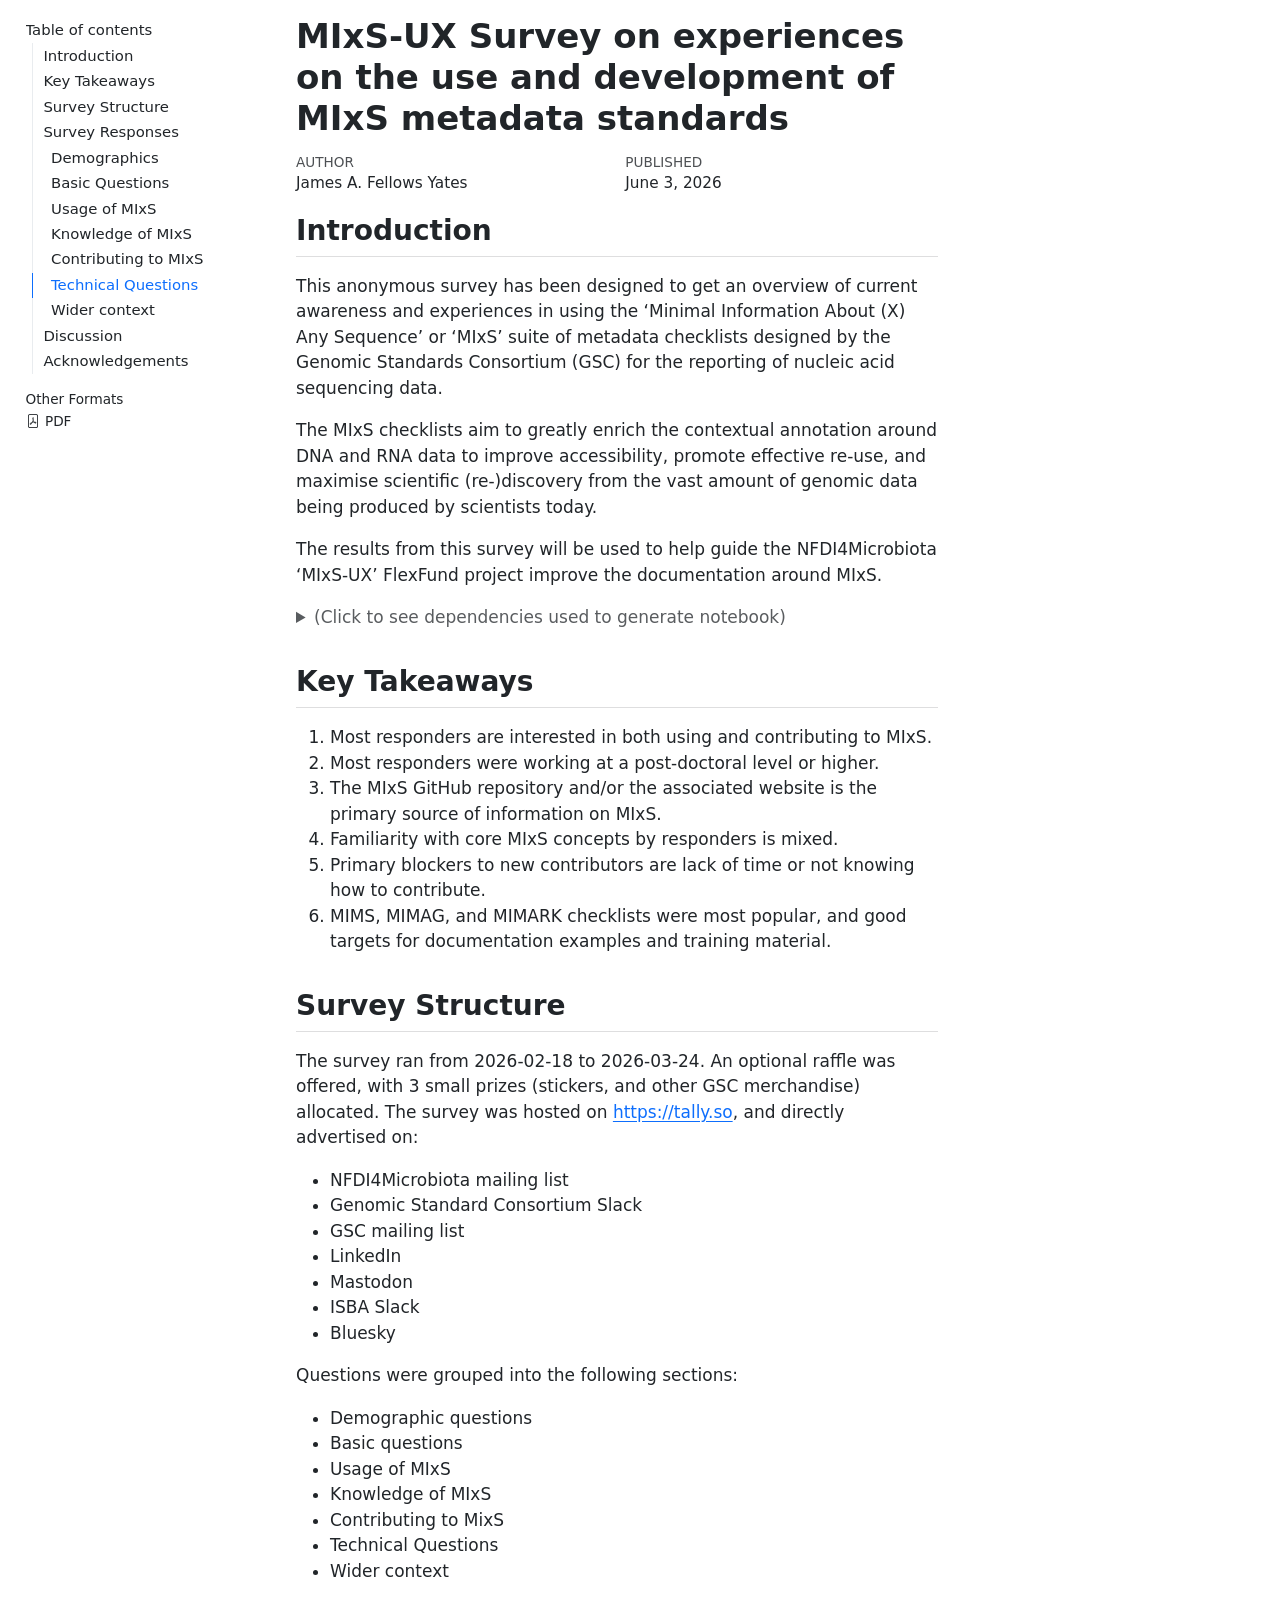
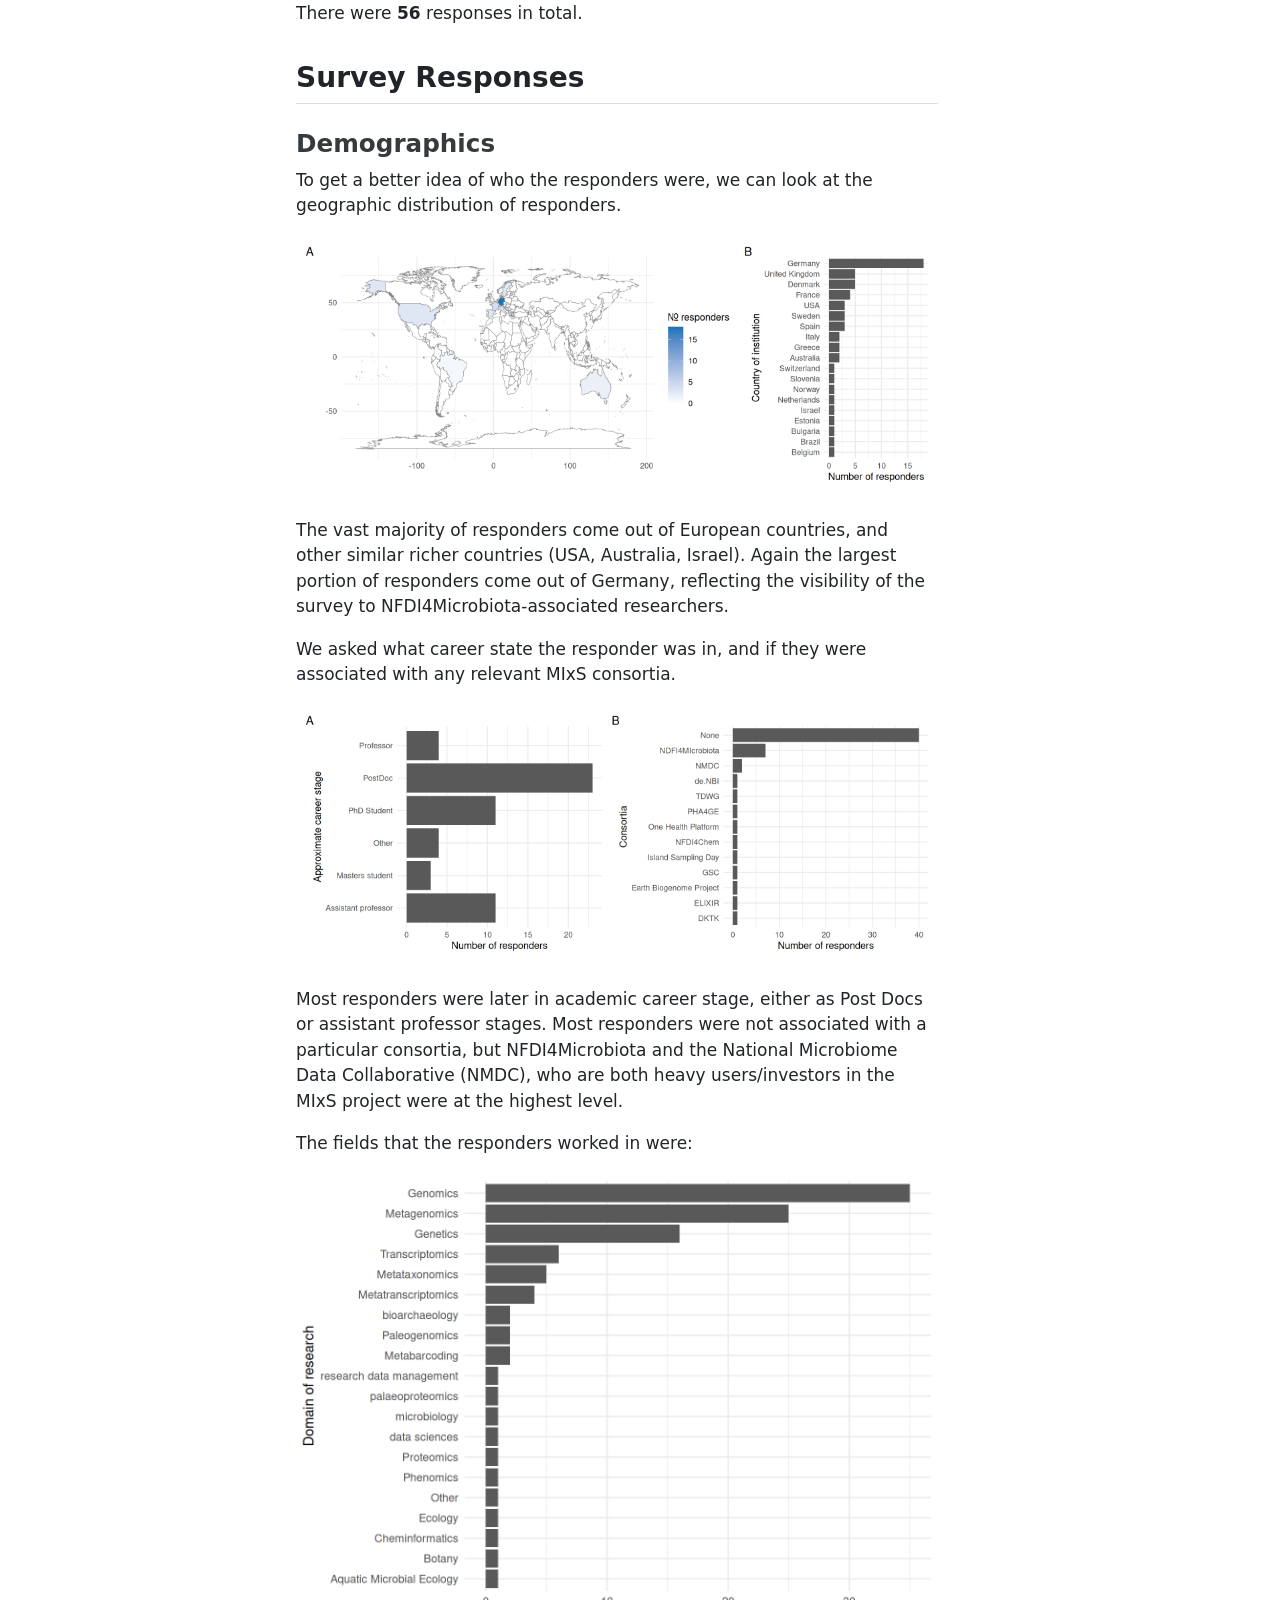
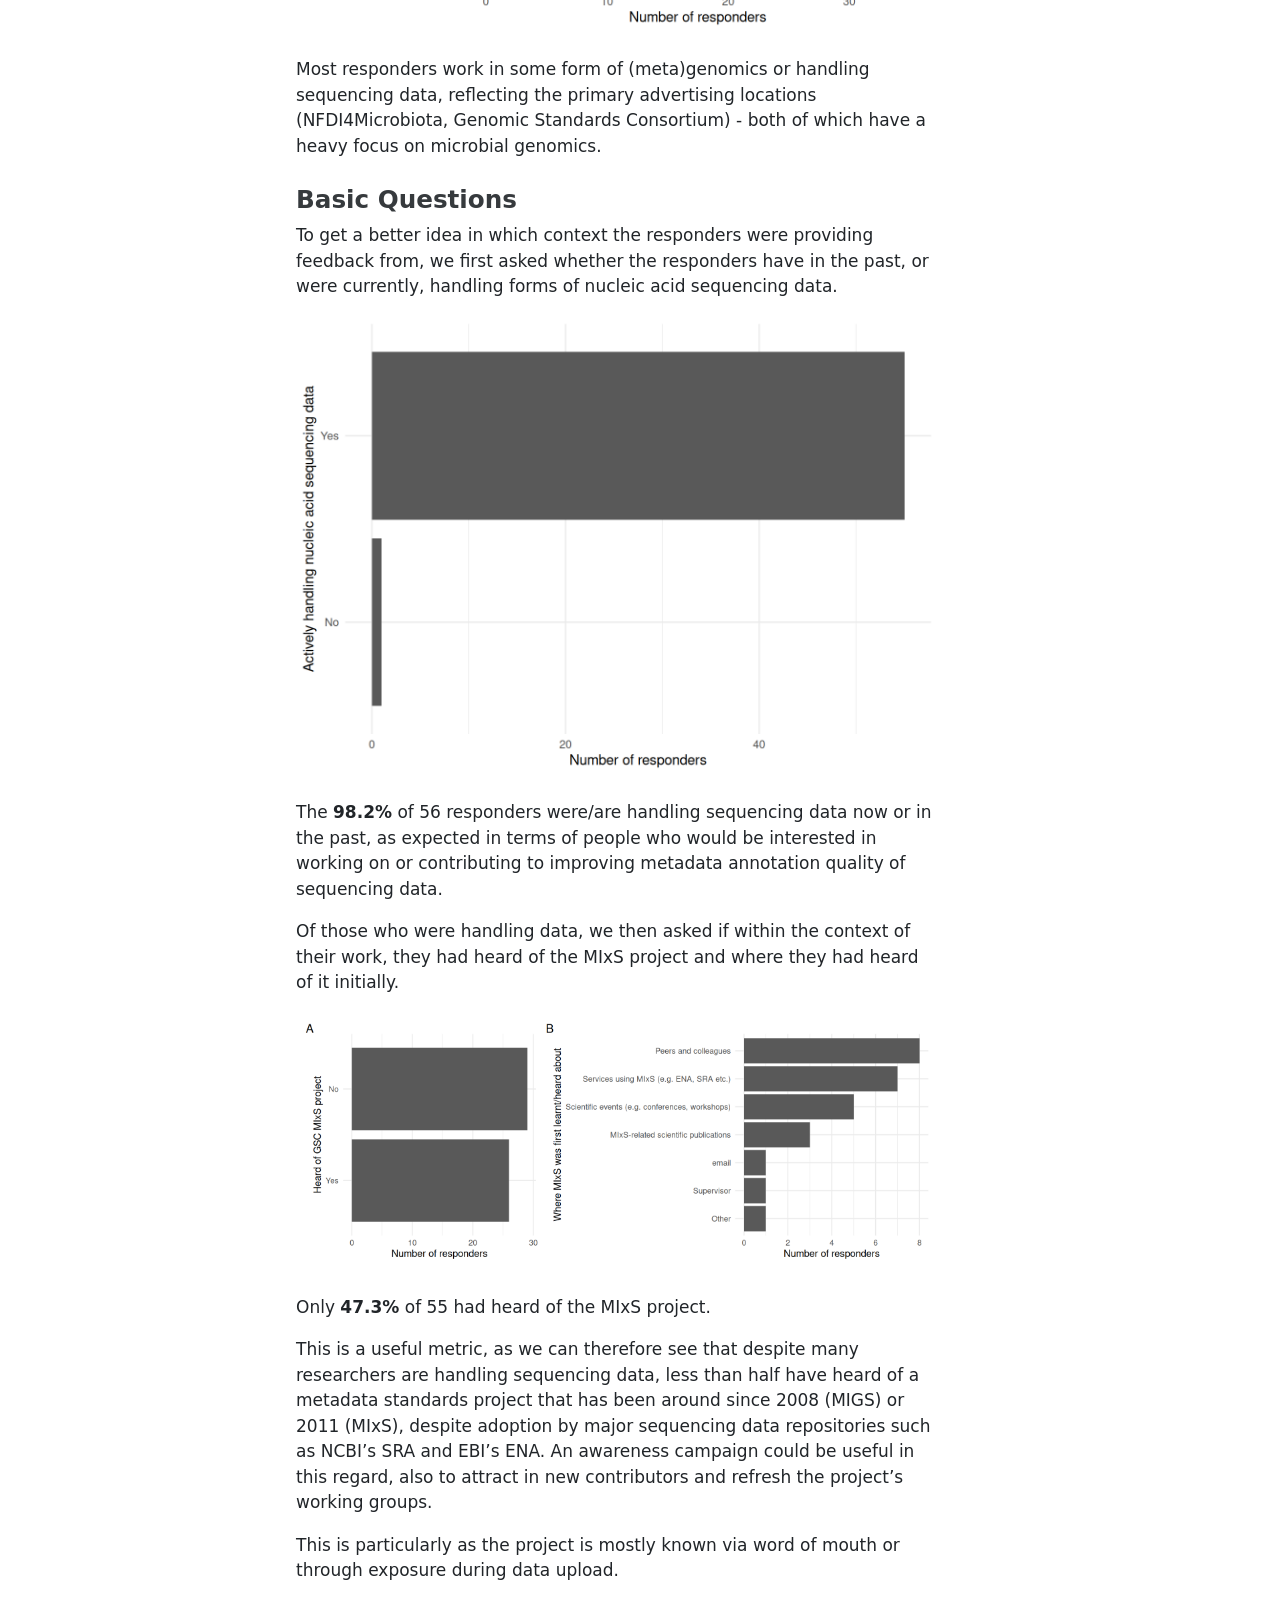
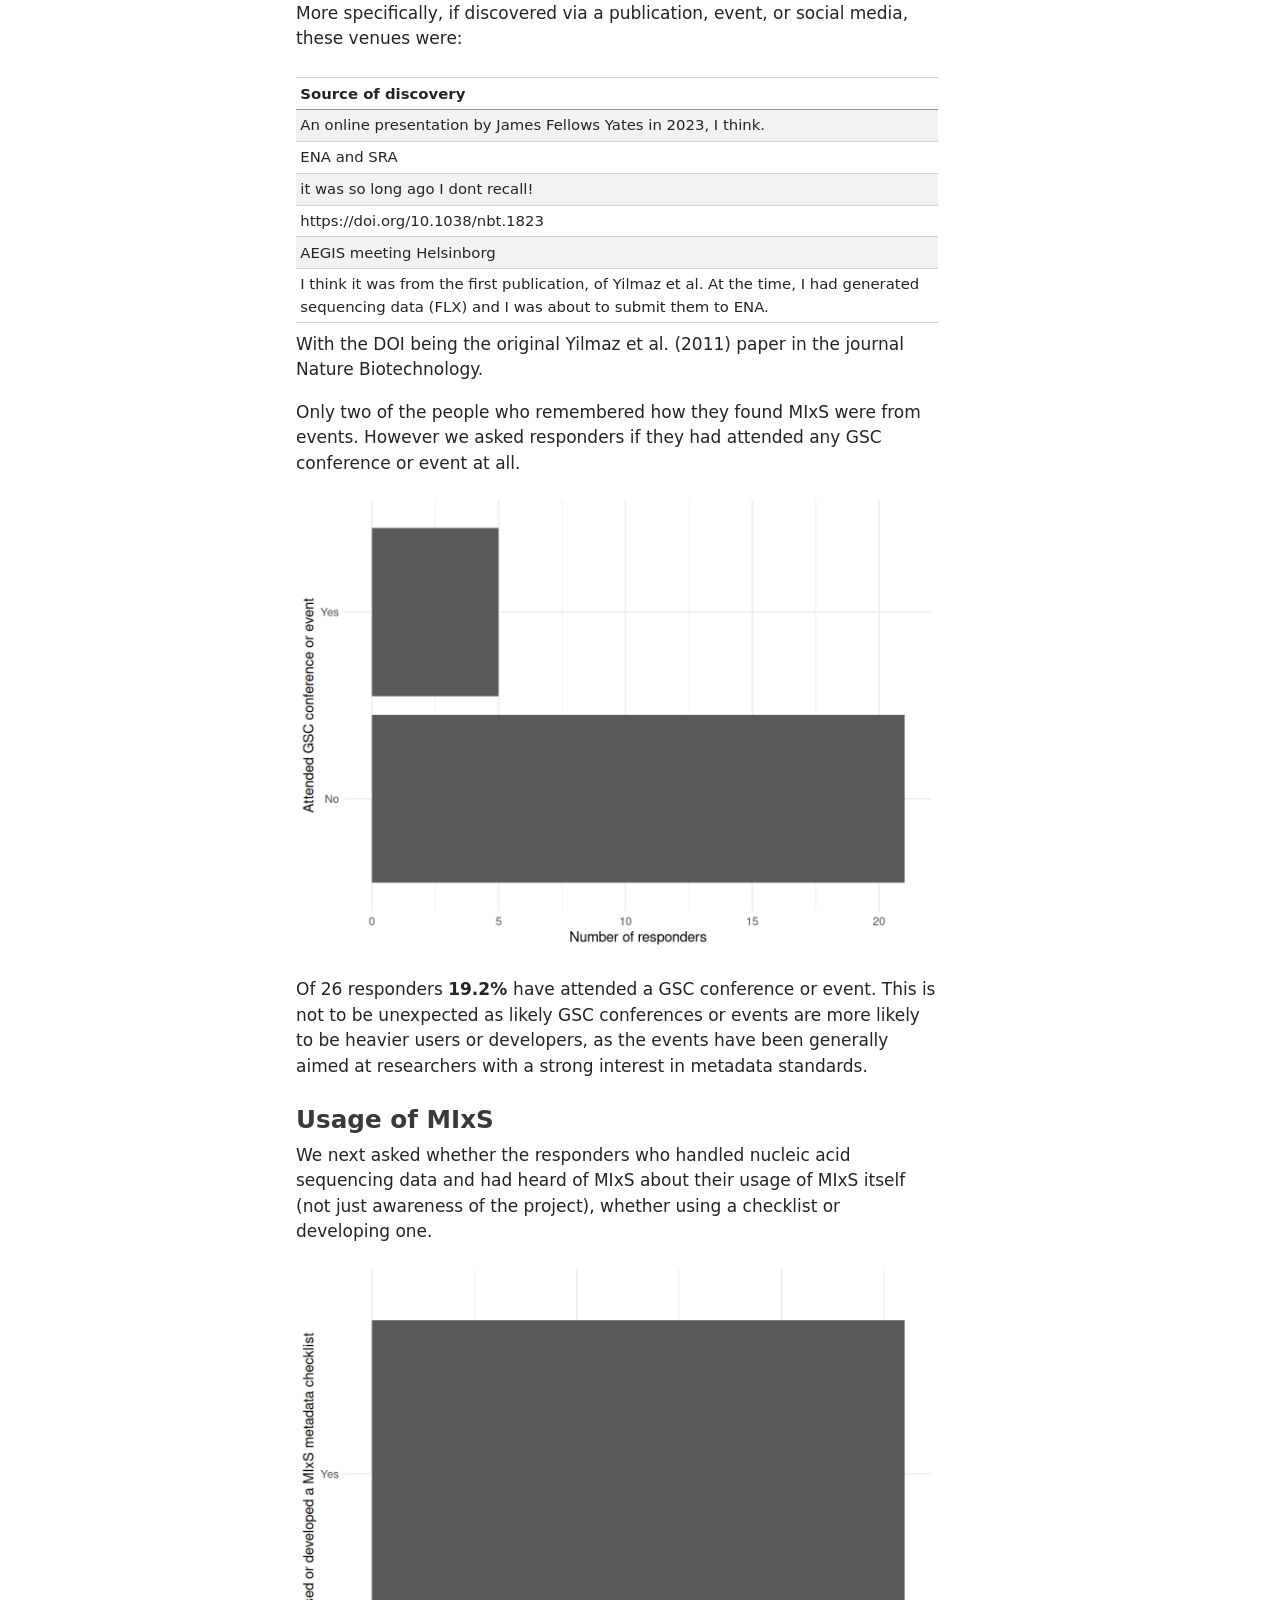
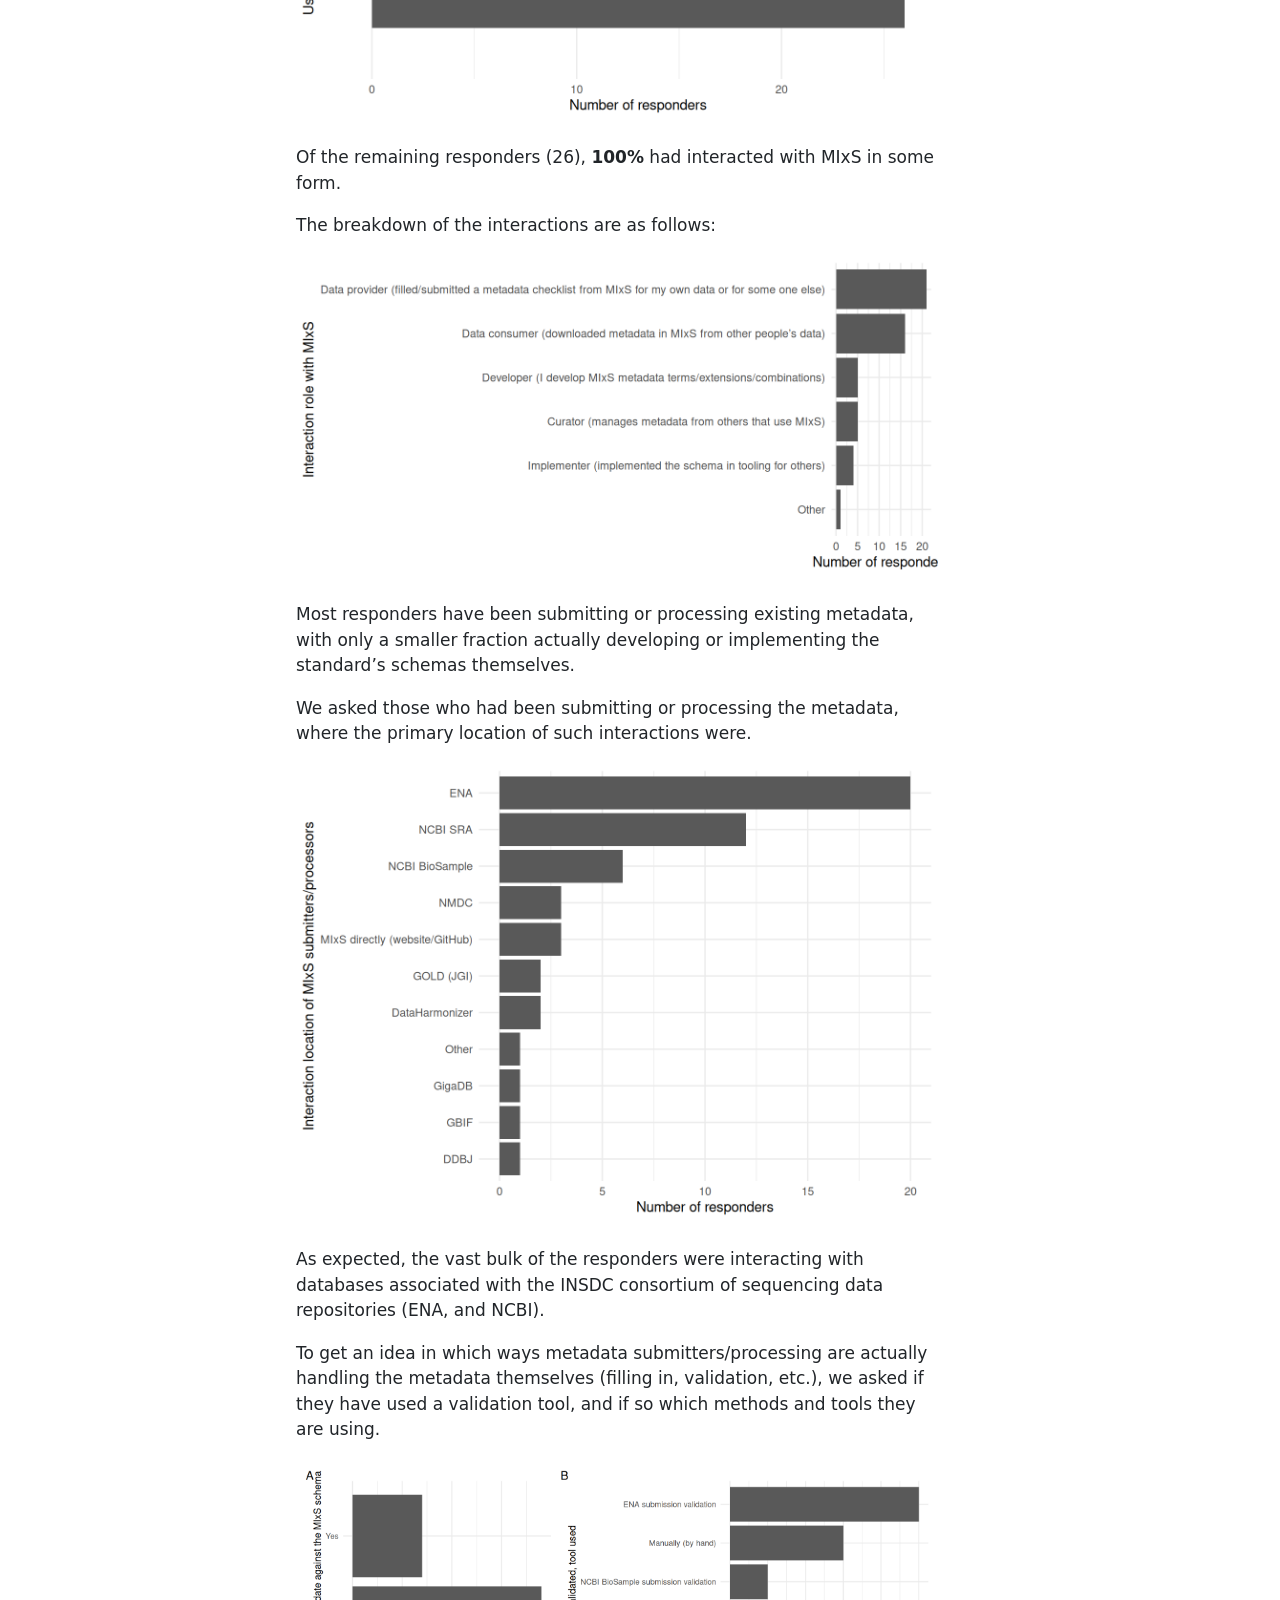
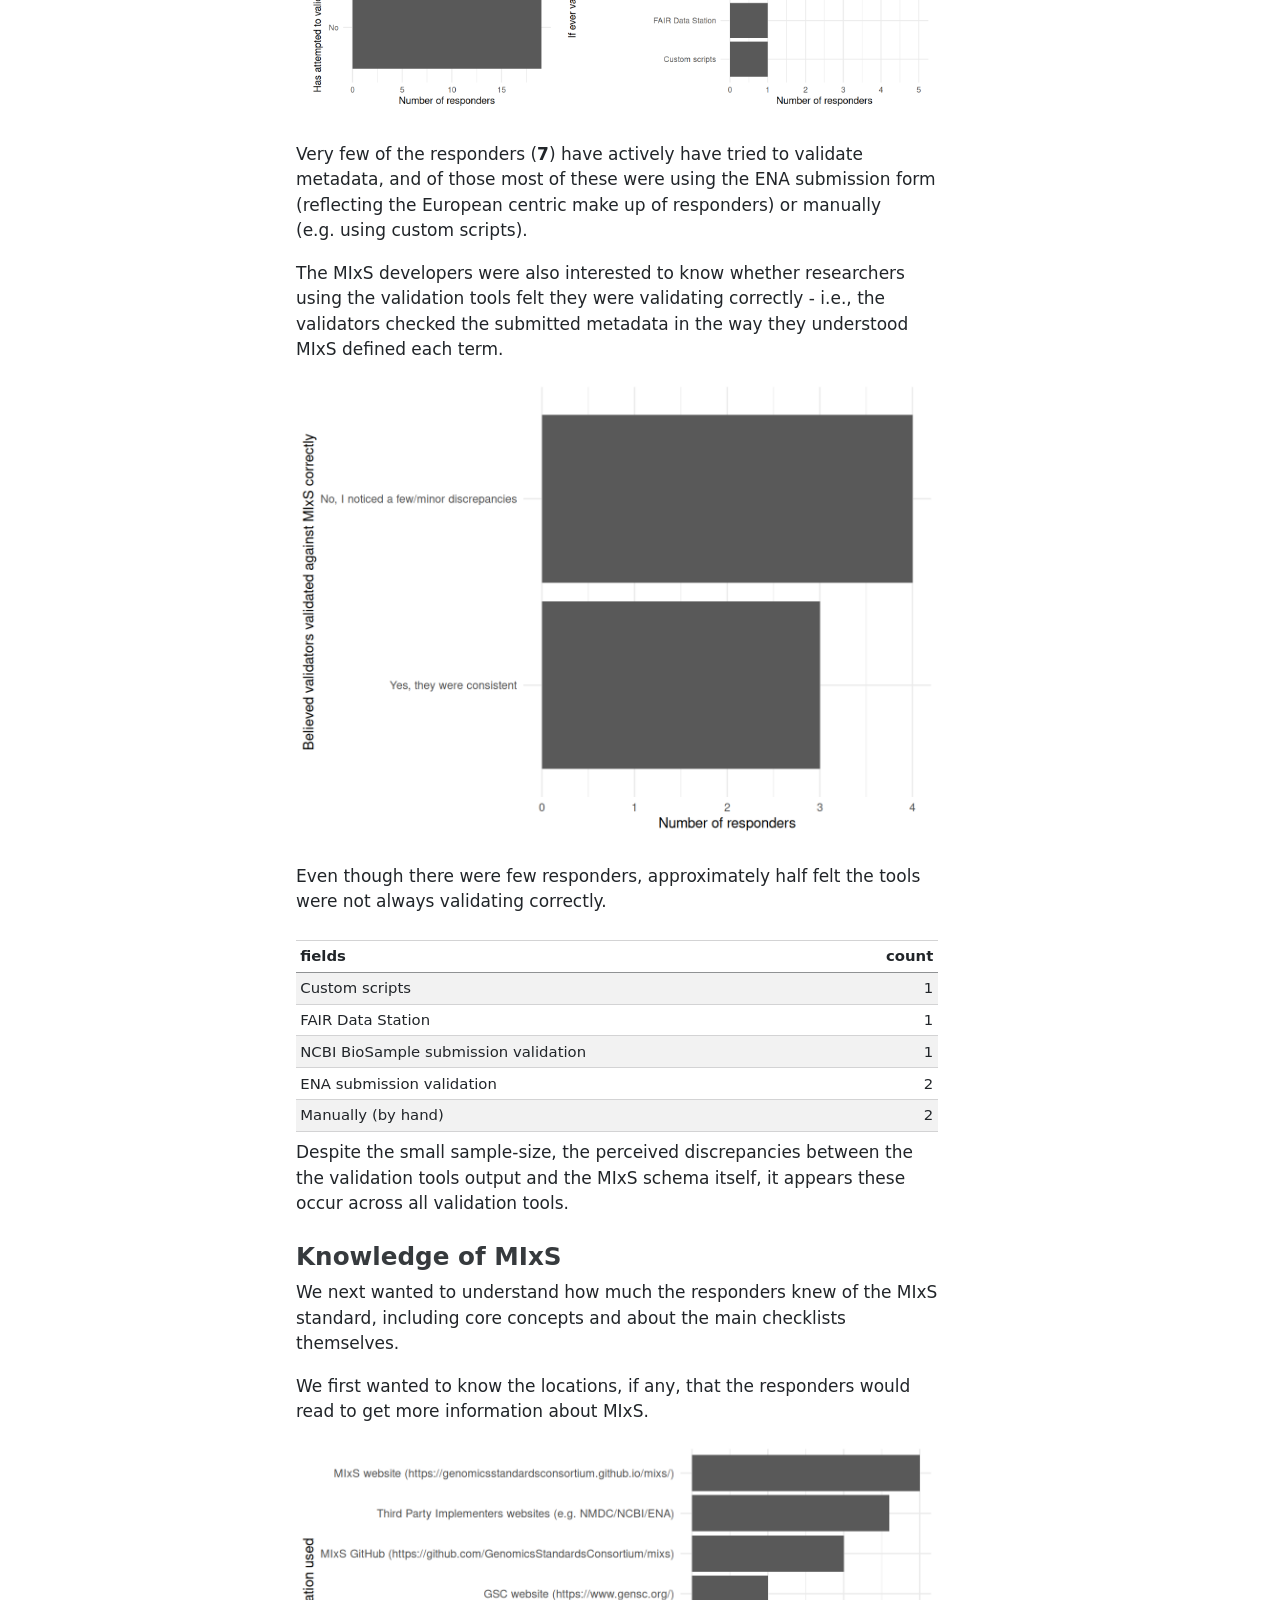
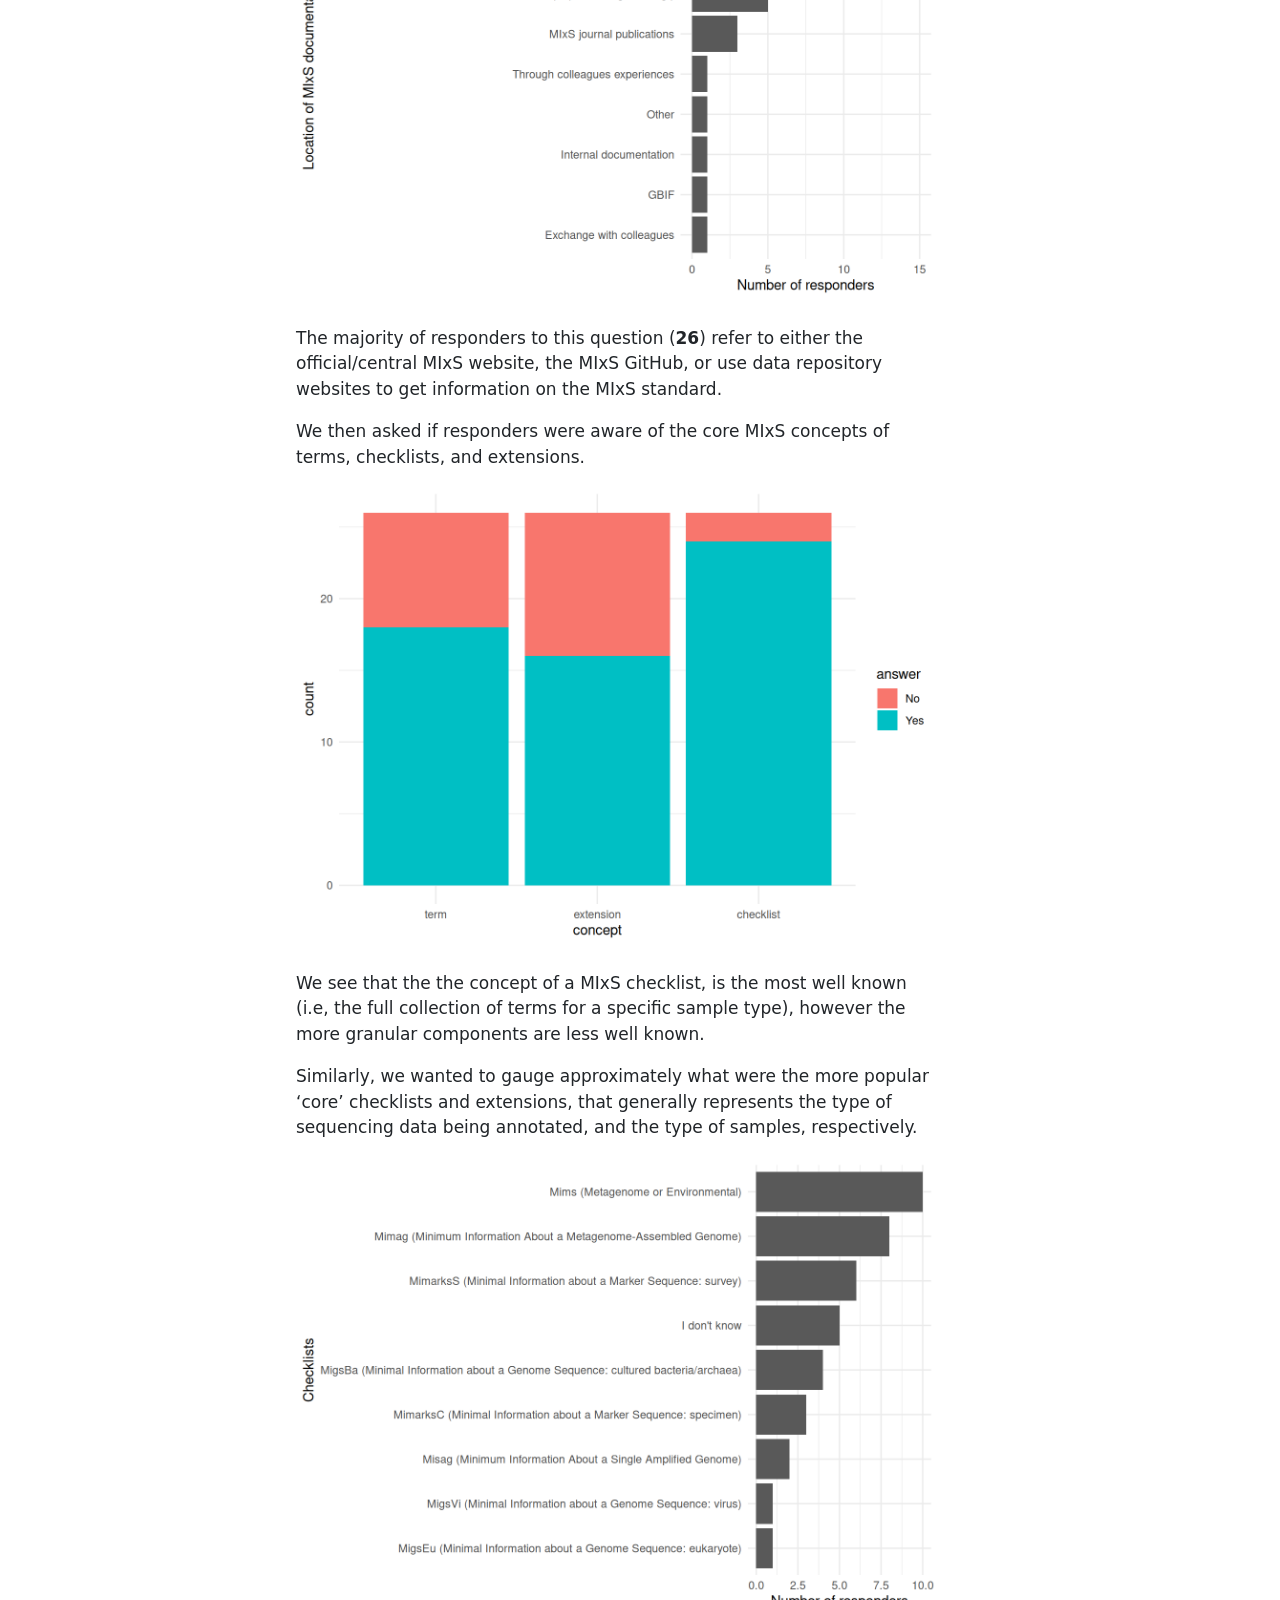
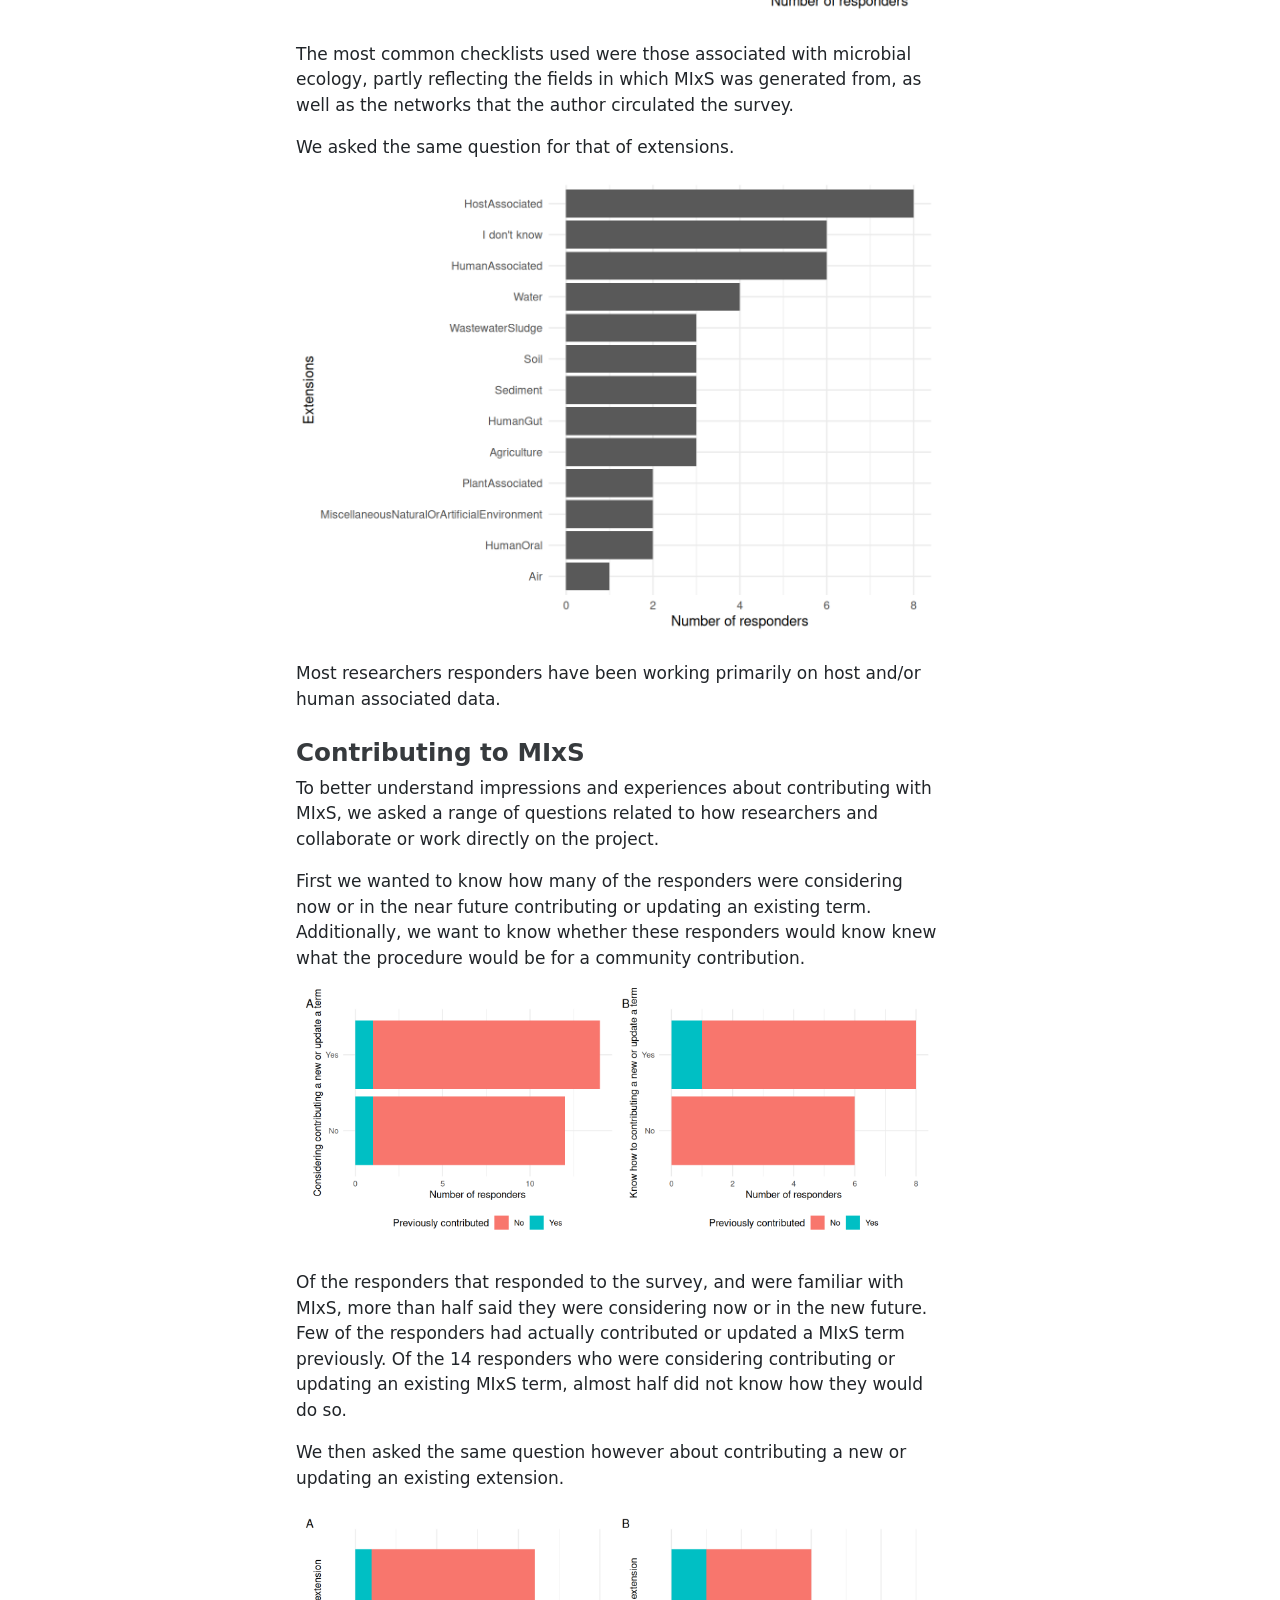
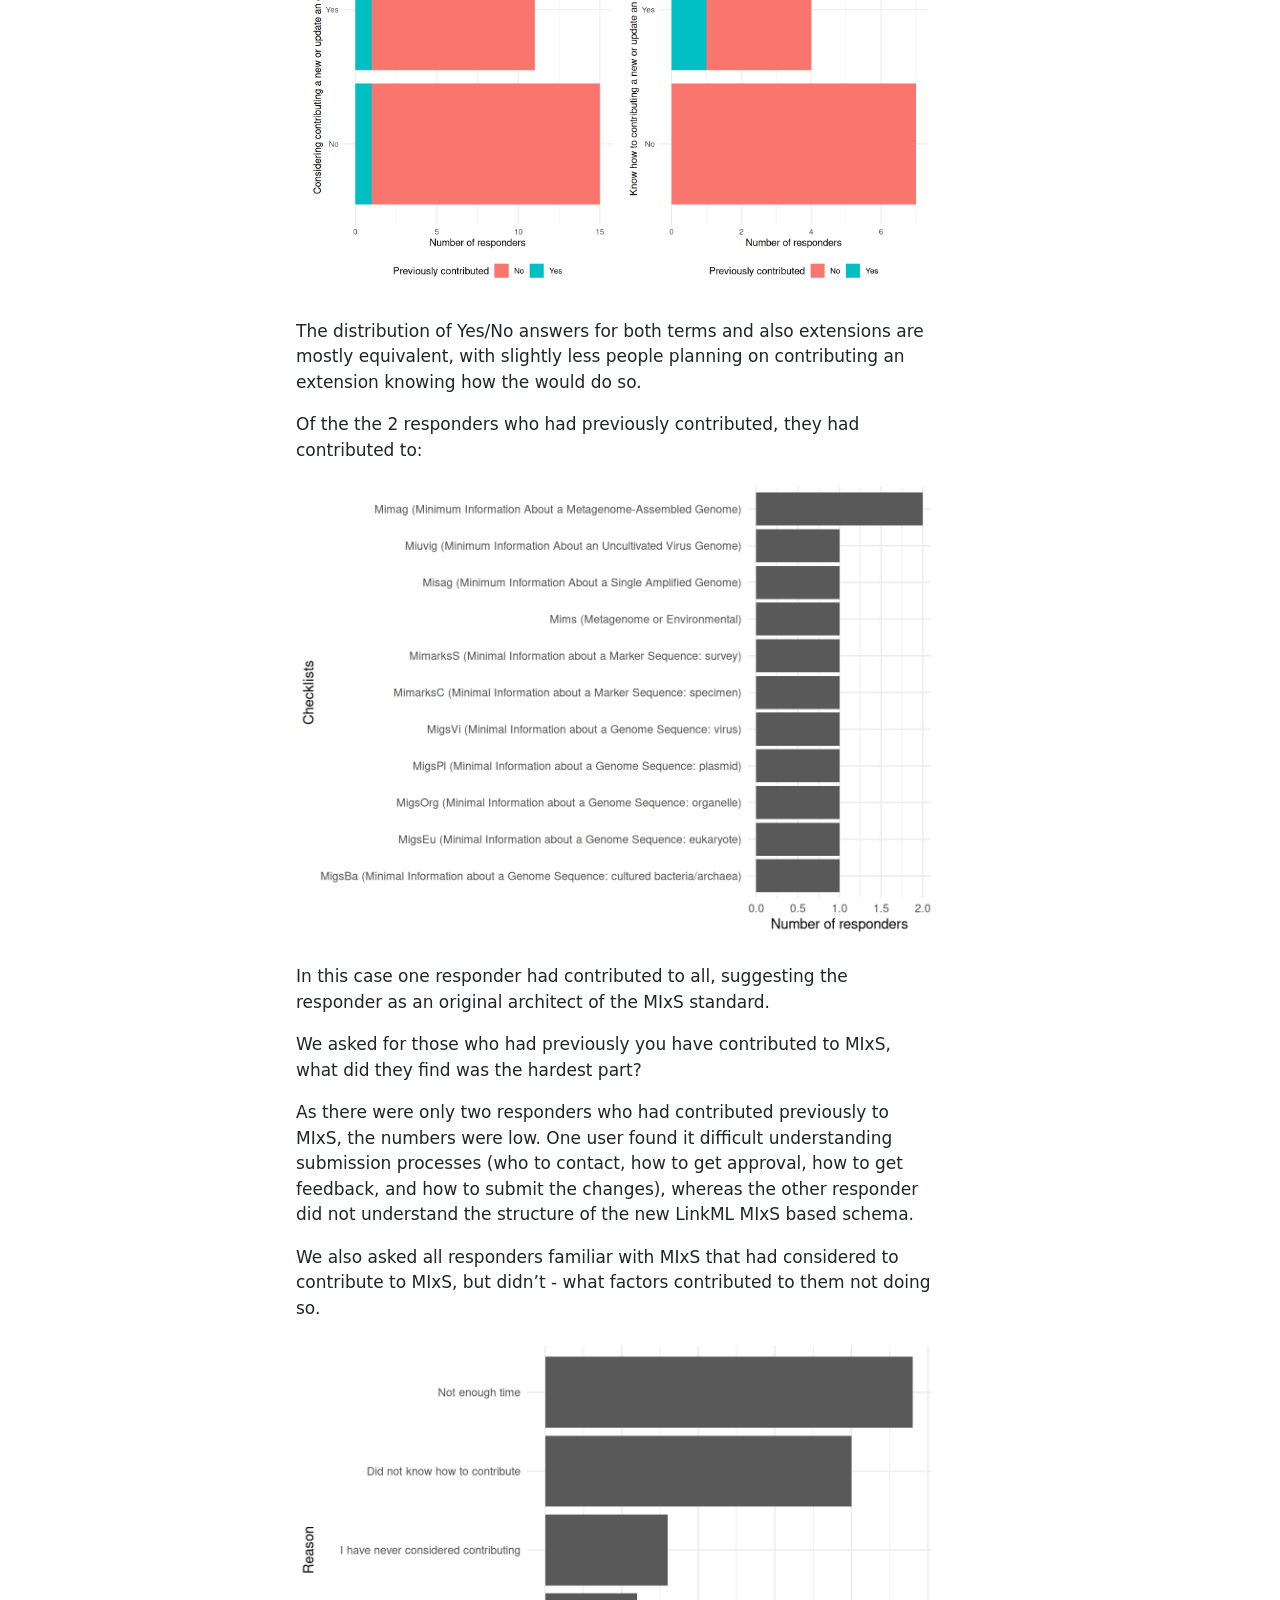
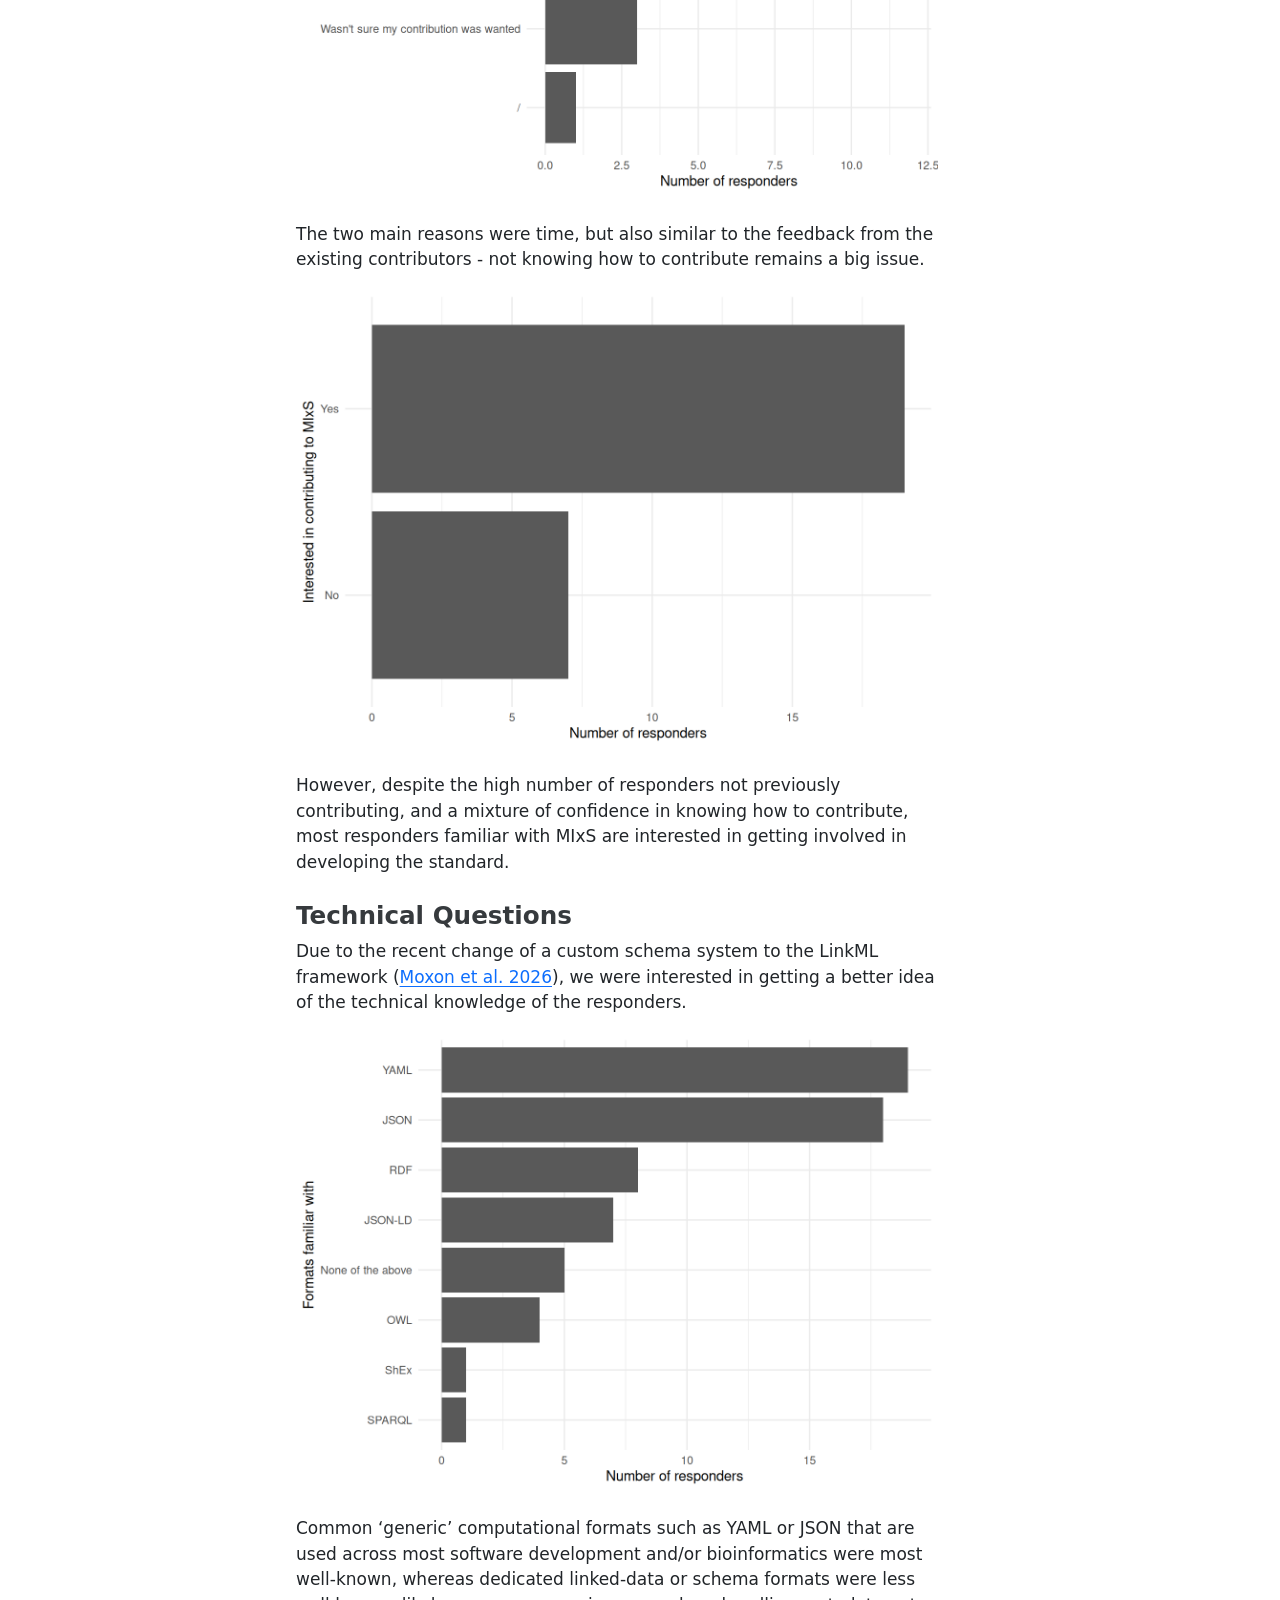
==== commit b4165abe: "Move ToC to left" ====
--- a/mixs-ux-survey.html
+++ b/mixs-ux-survey.html
@@ -45,8 +45,8 @@
 
 <body class="quarto-light">
 
-<div id="quarto-content" class="page-columns page-rows-contents page-layout-article">
-<div id="quarto-margin-sidebar" class="sidebar margin-sidebar">
+<div id="quarto-content" class="page-columns page-rows-contents page-layout-article toc-left">
+<div id="quarto-sidebar-toc-left" class="sidebar toc-left">
   <nav id="TOC" role="doc-toc" class="toc-active">
     <h2 id="toc-title">Table of contents</h2>
    
@@ -65,8 +65,11 @@
   <li><a href="#wider-context" id="toc-wider-context" class="nav-link" data-scroll-target="#wider-context">Wider context</a></li>
   </ul></li>
   <li><a href="#discussion" id="toc-discussion" class="nav-link" data-scroll-target="#discussion">Discussion</a></li>
+  <li><a href="#acknowledgements" id="toc-acknowledgements" class="nav-link" data-scroll-target="#acknowledgements">Acknowledgements</a></li>
   </ul>
 <div class="quarto-alternate-formats"><h2>Other Formats</h2><ul><li><a href="mixs-ux-survey.pdf"><i class="bi bi-file-pdf"></i>PDF</a></li></ul></div></nav>
+</div>
+<div id="quarto-margin-sidebar" class="sidebar margin-sidebar zindex-bottom">
 </div>
 <main class="content" id="quarto-document-content">
 
@@ -191,8 +194,7 @@
 <h2 class="anchored" data-anchor-id="survey-responses">Survey Responses</h2>
 <section id="demographics" class="level3">
 <h3 class="anchored" data-anchor-id="demographics">Demographics</h3>
-<p>To get a better idea of who the responders were, we can look at the geographic dist</p>
-<p>The geographic distribution of the responders were:</p>
+<p>To get a better idea of who the responders were, we can look at the geographic distribution of responders.</p>
 <div class="cell">
 <div class="cell-output-display">
 <div>
@@ -203,7 +205,7 @@
 </div>
 </div>
 <p>The vast majority of responders come out of European countries, and other similar richer countries (USA, Australia, Israel). Again the largest portion of responders come out of Germany, reflecting the visibility of the survey to NFDI4Microbiota-associated researchers.</p>
-<p>We asked what career state the responder was in, and if they were associated with any relevant MIxS consortia</p>
+<p>We asked what career state the responder was in, and if they were associated with any relevant MIxS consortia.</p>
 <div class="cell">
 <div class="cell-output-display">
 <div>
@@ -250,7 +252,7 @@
 </div>
 </div>
 <p>Only <strong>47.3%</strong> of 55 had heard of the MIxS project.</p>
-<p>This is a useful metric, as we can therefore see that despite many researchers are handling sequencing data, less than half have heard of a metadata standards project that has been around since 2008 (MIGS) or 2011 (MIxS), despite adoption by major sequencing data repositories such as NCBI’s SRA and EBI’s ENA. A awareness campaign could be useful in this regard, also to attract in new contributors and refresh the project’s working groups.</p>
+<p>This is a useful metric, as we can therefore see that despite many researchers are handling sequencing data, less than half have heard of a metadata standards project that has been around since 2008 (MIGS) or 2011 (MIxS), despite adoption by major sequencing data repositories such as NCBI’s SRA and EBI’s ENA. An awareness campaign could be useful in this regard, also to attract in new contributors and refresh the project’s working groups.</p>
 <p>This is particularly as the project is mostly known via word of mouth or through exposure during data upload.</p>
 <p>More specifically, if discovered via a publication, event, or social media, these venues were:</p>
 <div class="cell">
@@ -287,7 +289,7 @@
 </table>
 </div>
 </div>
-<p>With the DOI being the original Yilmaz et al.&nbsp;(2011) paper in Nat. Biotech.</p>
+<p>With the DOI being the original Yilmaz et al.&nbsp;(2011) paper in the journal Nature Biotechnology.</p>
 <p>Only two of the people who remembered how they found MIxS were from events. However we asked responders if they had attended any GSC conference or event at all.</p>
 <div class="cell">
 <div class="cell-output-display">
@@ -345,7 +347,7 @@
 </div>
 </div>
 </div>
-<p>Very few of the responders (<strong>7</strong>) have actively have tried to validate metadata, and of those most of these were using the ENA submission form (reflecting the European centric make up of responders) or manually</p>
+<p>Very few of the responders (<strong>7</strong>) have actively have tried to validate metadata, and of those most of these were using the ENA submission form (reflecting the European centric make up of responders) or manually (e.g.&nbsp;using custom scripts).</p>
 <p>The MIxS developers were also interested to know whether researchers using the validation tools felt they were validating correctly - i.e., the validators checked the submitted metadata in the way they understood MIxS defined each term.</p>
 <div class="cell">
 <div class="cell-output-display">
@@ -503,7 +505,7 @@
 </section>
 <section id="technical-questions" class="level3">
 <h3 class="anchored" data-anchor-id="technical-questions">Technical Questions</h3>
-<p>Due to the recent change of a custom schema system to the LinkML framework (<a href="https://dx.doi.org/10.1093/gigascience/giaf152">Moxon et al.&nbsp;2026</a>, we were interested in getting a better idea of the technical knowledge of the responders.</p>
+<p>Due to the recent change of a custom schema system to the LinkML framework (<a href="https://dx.doi.org/10.1093/gigascience/giaf152">Moxon et al.&nbsp;2026</a>), we were interested in getting a better idea of the technical knowledge of the responders.</p>
 <div class="cell">
 <div class="cell-output-display">
 <div>
@@ -590,11 +592,15 @@
 <li>Expected responsibilities (e.g.&nbsp;if metadata annotation/data upload is left to employees with more engineering roles)</li>
 </ul>
 <p>Across all responders, only 50% had heard of MIxS, and those who had had mostly had learnt about the standards through word-of-mouth through Peers or exposure from services implementing the standard. All responders who had heard of MIxS had used it - mostly in the role of a data uploader or downloader at INSDC repositories (EBI-ENA, NCBI-SRA etc.). <strong>This indicates that targeting ‘consumers’ as potential ‘starting points’ maybe an ideal starting point in prioritising which project documentation to developer, and could raise more interest in contributing to the project.</strong></p>
-<p>Most responders who were aware of MIxS indicated they primarily got their information about MIxS from the MIxS GitHub repository (https://github.com/GenomicsStandardsConsortium/mixs) and associated project website (https://genomicsstandardsconsortium.github.io/mixs/), or third-party implementers such as ENA or SRA, rather than the GSC website (https://www.gensc.org/) or academic publications. <strong>This therefore suggests that the most suitable place for MIxS documentation would be on the MIxS GitHub repository.</strong></p>
+<p>Most responders who were aware of MIxS indicated they primarily got their information about MIxS from the MIxS GitHub repository (<a href="https://github.com/GenomicsStandardsConsortium/mixs">https://github.com/GenomicsStandardsConsortium/mixs</a>) and associated project website (<a href="https://genomicsstandardsconsortium.github.io/mixs/">https://genomicsstandardsconsortium.github.io/mixs/</a>), or third-party implementers such as ENA or SRA, rather than the GSC website (<a href="https://genomicsstandardsconsortium.github.io/mixs/">https://www.gensc.org/</a>) or academic publications. <strong>This therefore suggests that the most suitable place for MIxS documentation would be on the MIxS GitHub repository.</strong></p>
 <p>In terms of familiarity with the project, almost all responders familiar with MIxS understood what a MIxS <em>checklist</em> was, however the concepts of an <em>extension</em> or <em>term</em> were less well known. <strong>This suggests that information about basic MIxS concepts need to be better described or more clearly placed to ensure understanding of how the standard works at a fundamental level.</strong></p>
 <p>The MIMS, MIMAG, and MIMARKS checklists from human or host-associated samples were the most commonly used by responders. This likely reflects the original history and background of the project, that primarily came out of microbiology-related communities. <strong>The popularity of MIMS, MIMAG, and MIMARK checklists could be used to guide what types of examples or training material could be developed in an improved MIxS documentation framework, but also sources of potential test users of such material.</strong></p>
 <p>While the vast majority of responders have not previously contributed to MIxS, more than a third were interested in doing so (either via a term or extension). <strong>The main factors for not previously contributing was simply time or not knowing how to contribute (with a smaller number not knowing whether they were welcome to do so).</strong> For the small number of responders (2) who had previously contributed, their largest obstacles had been an unclear submission process and being unfamiliar with the new LinkML schema framework MIxS recently transition to. This was reflected with less than half of the responders knowing about this transition, and thus are potentially unaware of the benefits. <strong>Despite these factors, the vast majority of responders were still interested in contributing to MIxS in some form - highlighting the relevancy of the project and it’s aims to responders.</strong></p>
 <p>A common forward-looking feedback given by multiple responders was an interest in seeing more interoperability and alignment between different standards, with the Darwin Core metadata standard being the most popular non-MIxS standard being utilised by responders.</p>
+</section>
+<section id="acknowledgements" class="level2">
+<h2 class="anchored" data-anchor-id="acknowledgements">Acknowledgements</h2>
+<p>This report was supported by the NFDI4Microbiota Flexfund ‘MIxS-UX’, funded by the Deutsche Forschungsgemeinschaft (DFG, German Research Foundation) – 460129525.</p>
 </section>
 
 </main>
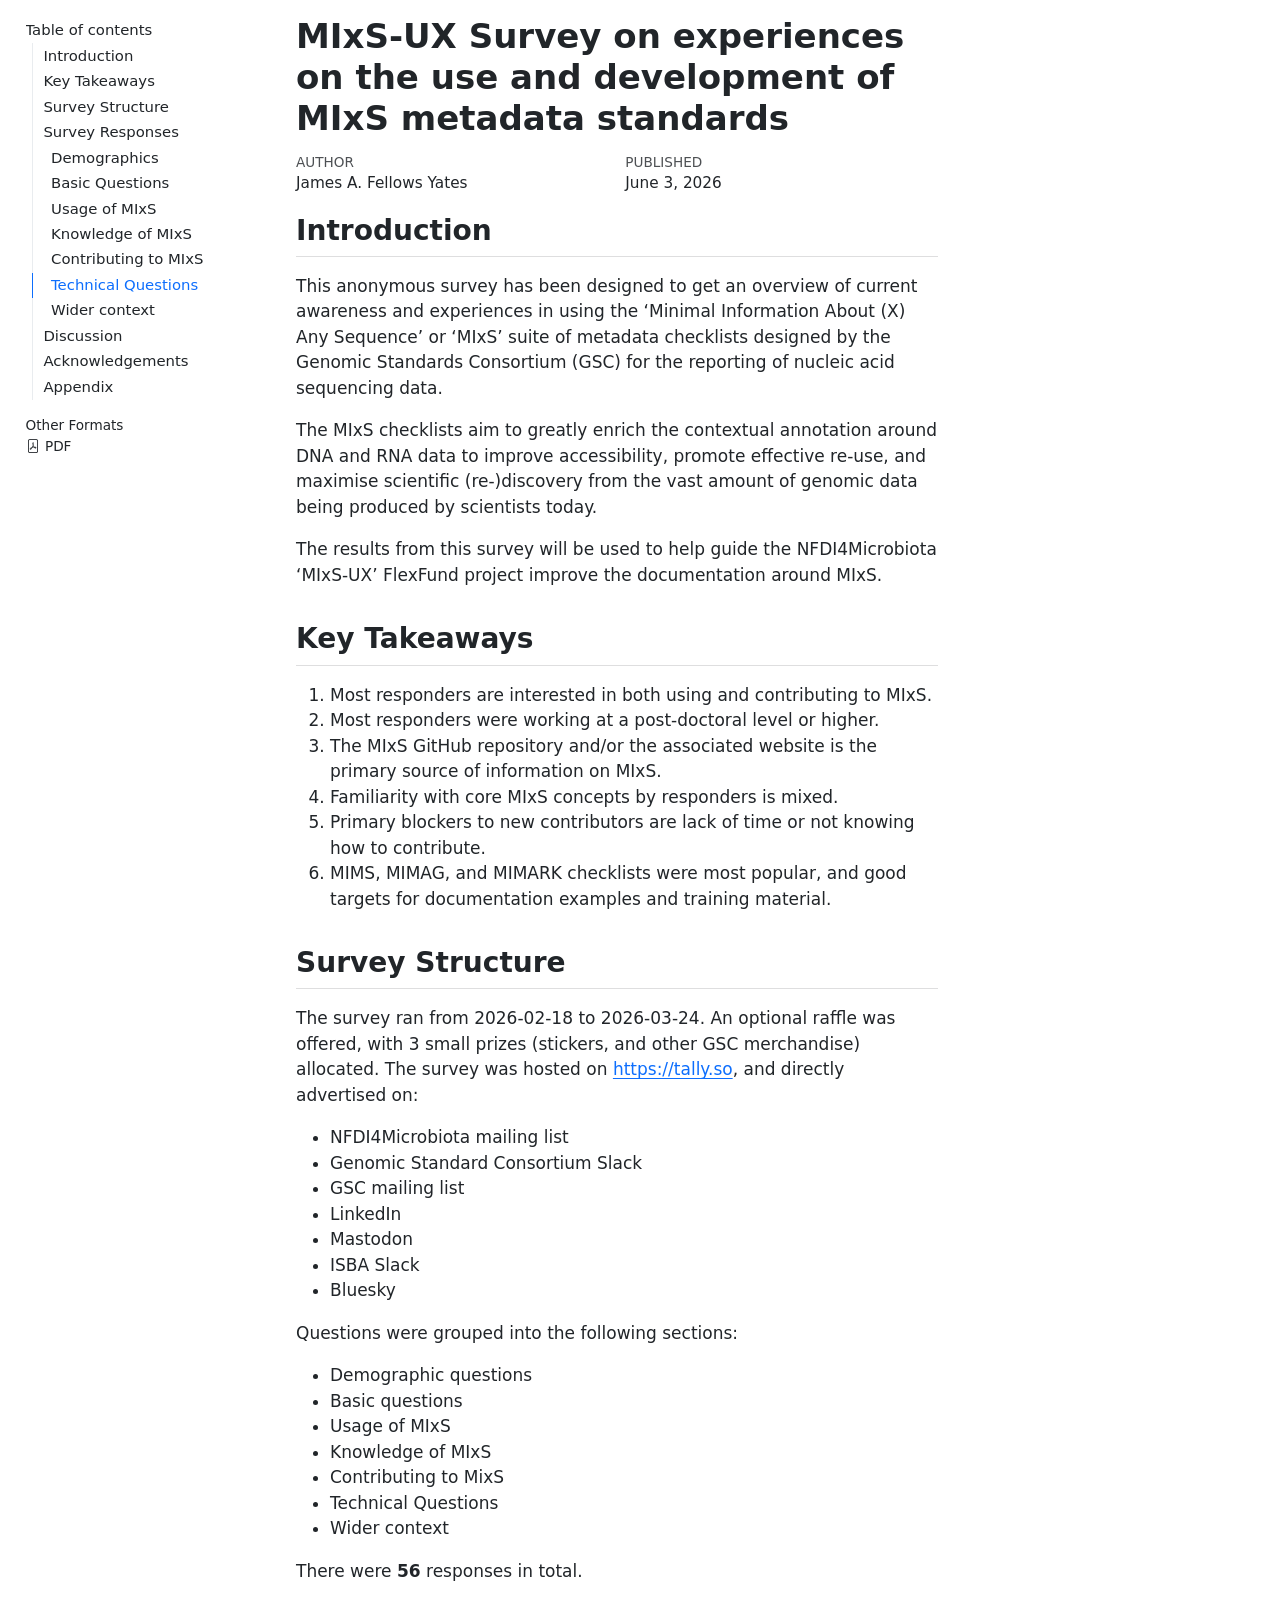
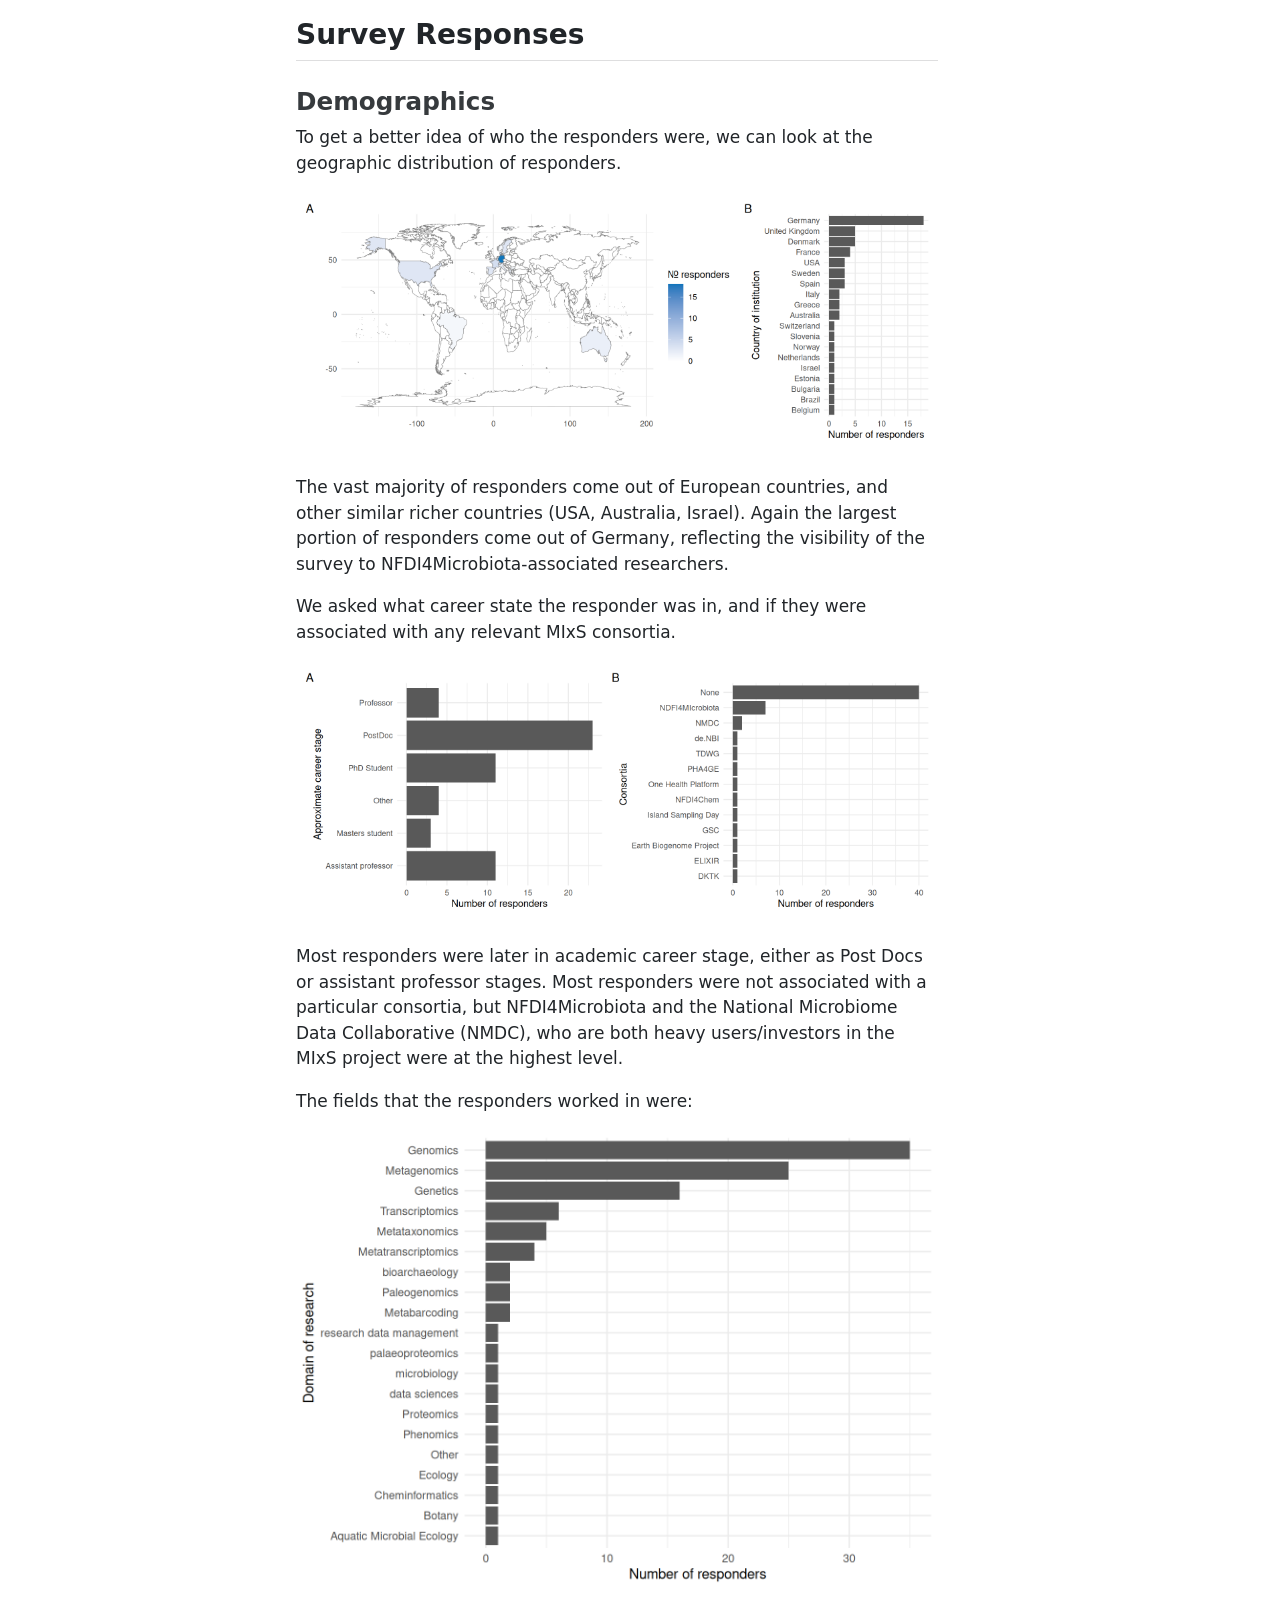
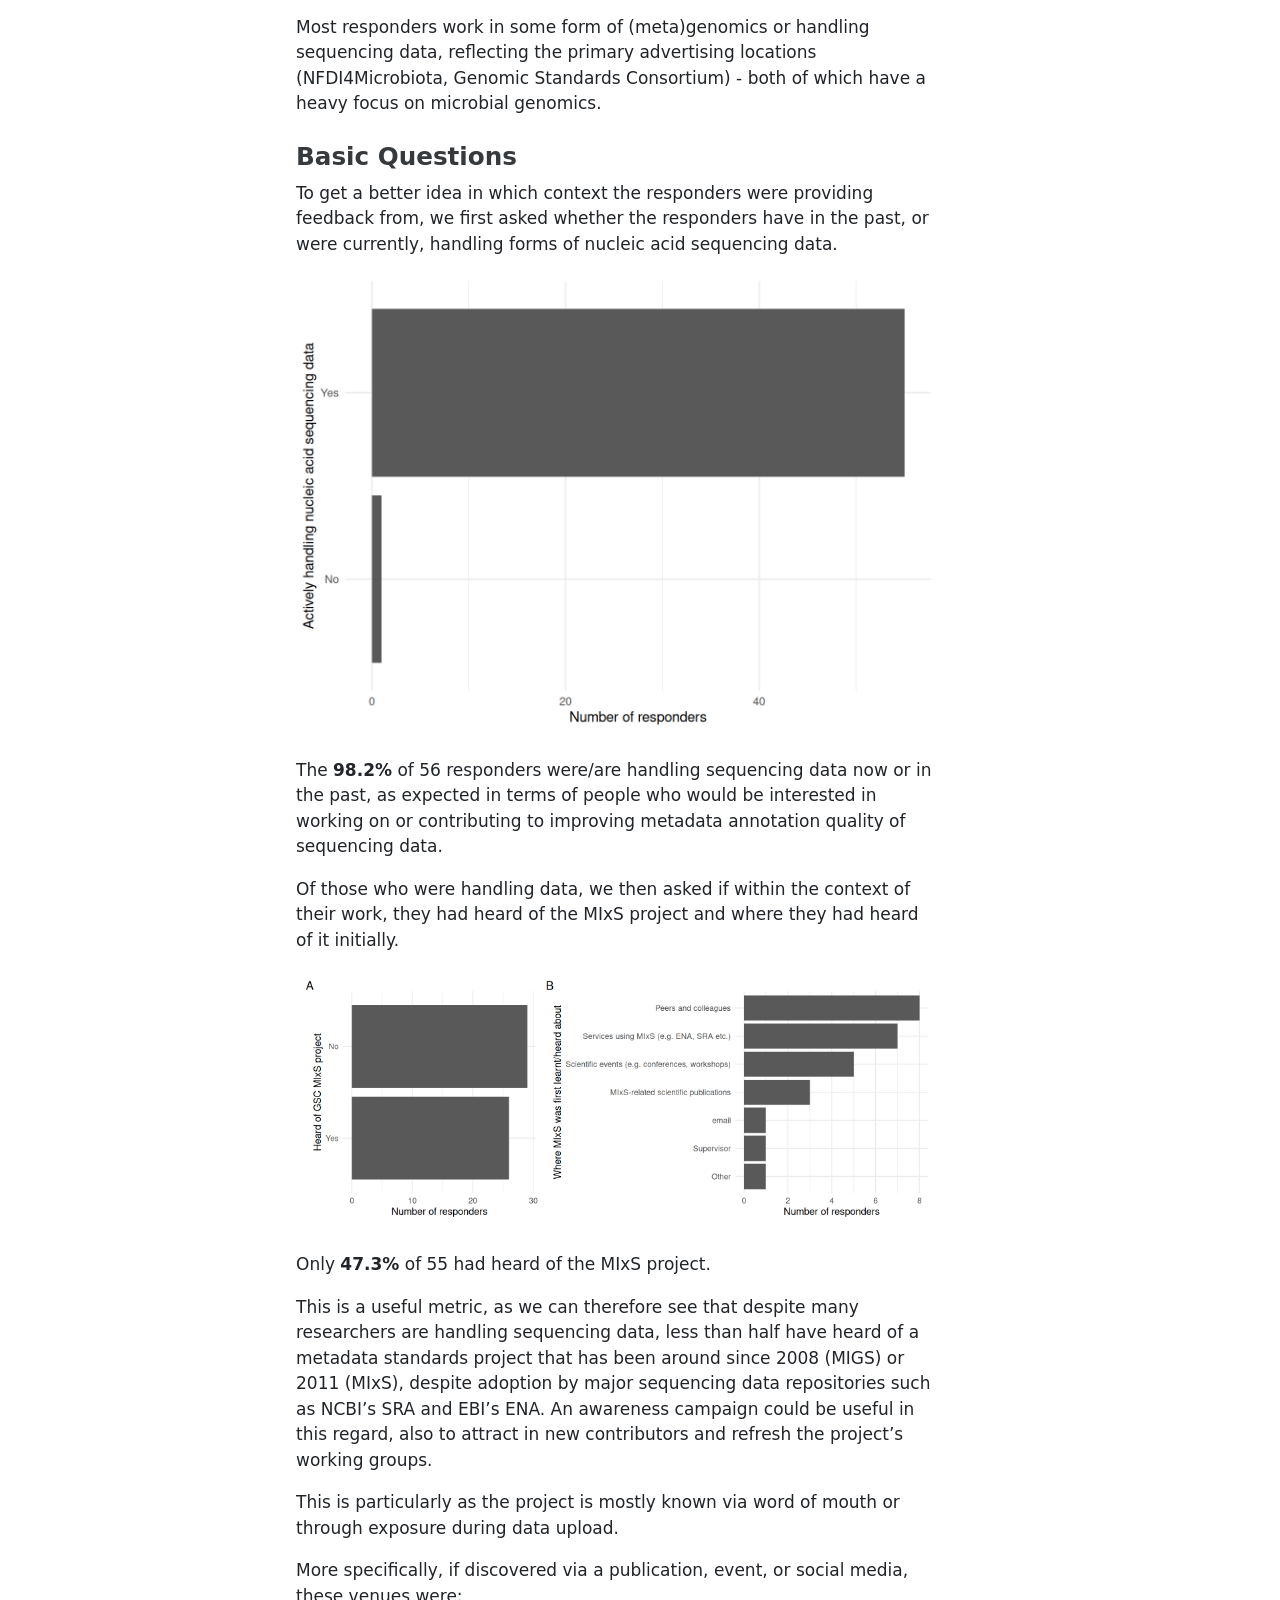
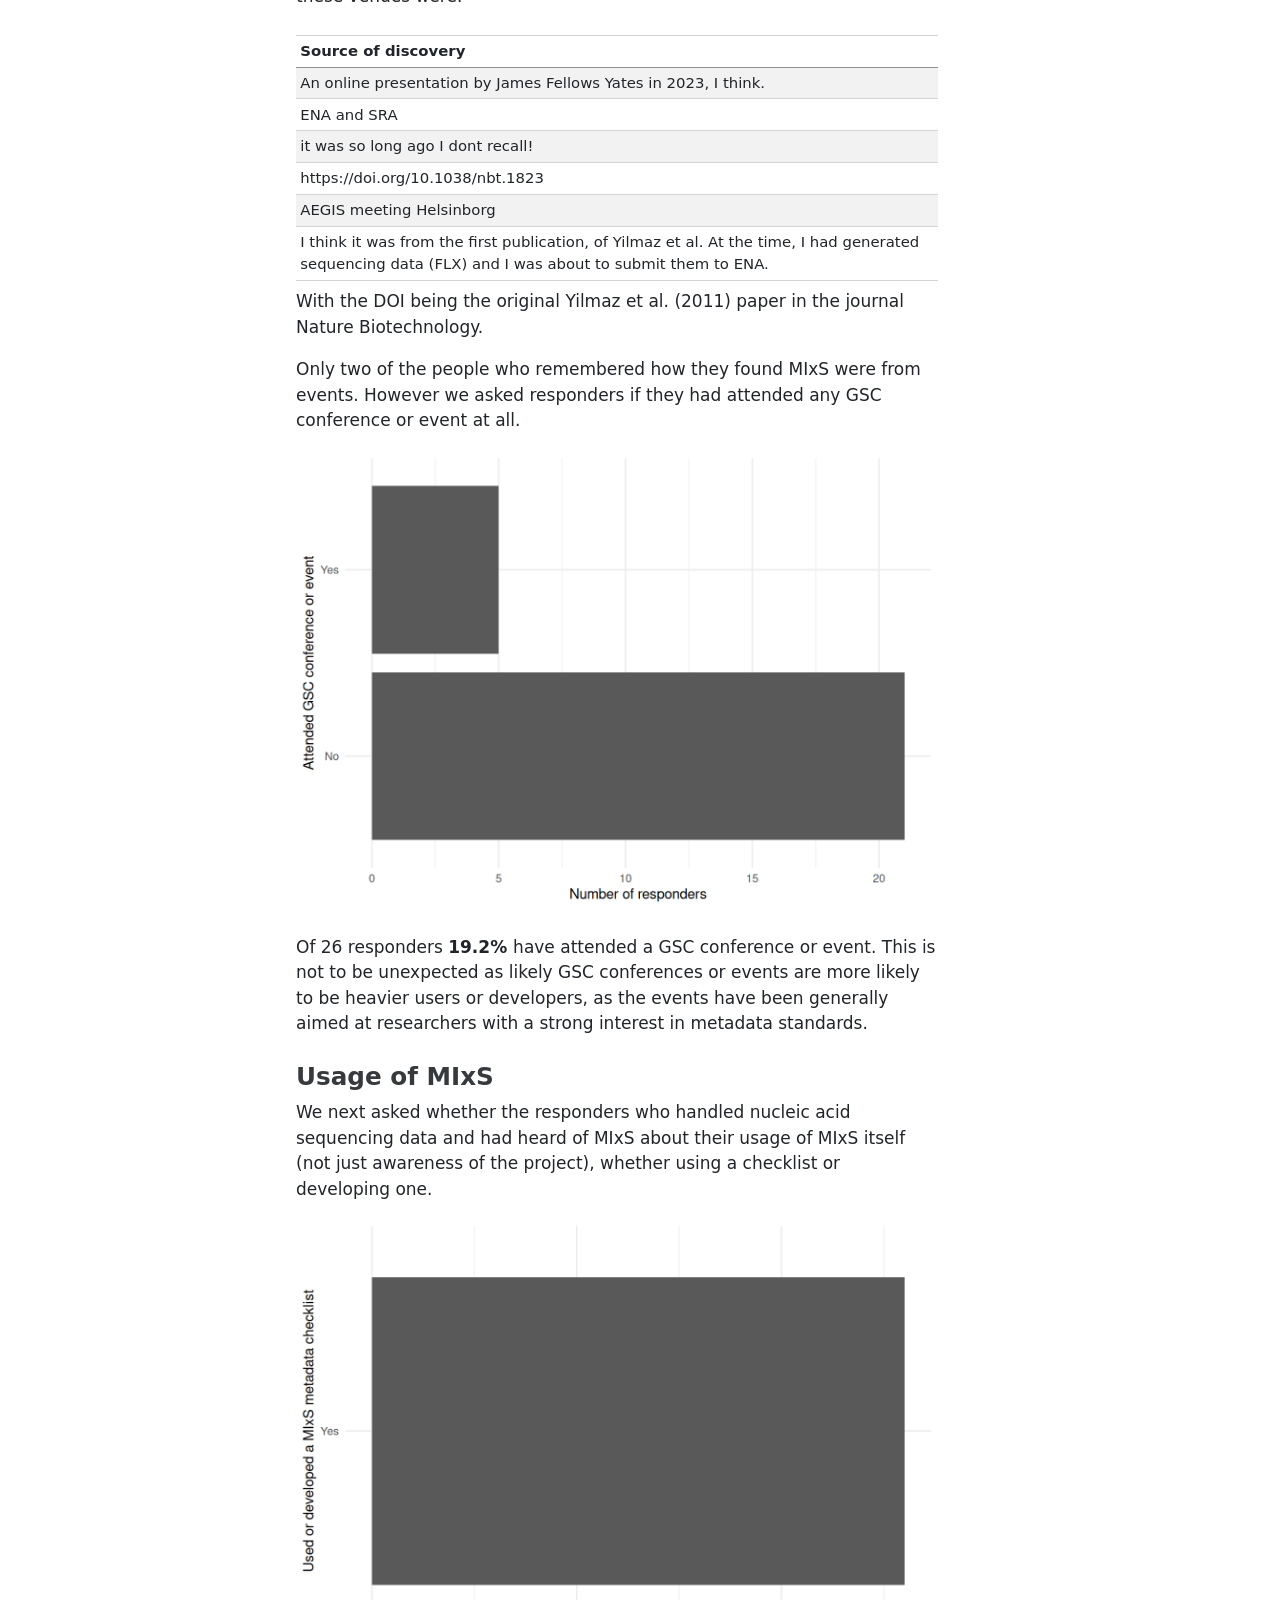
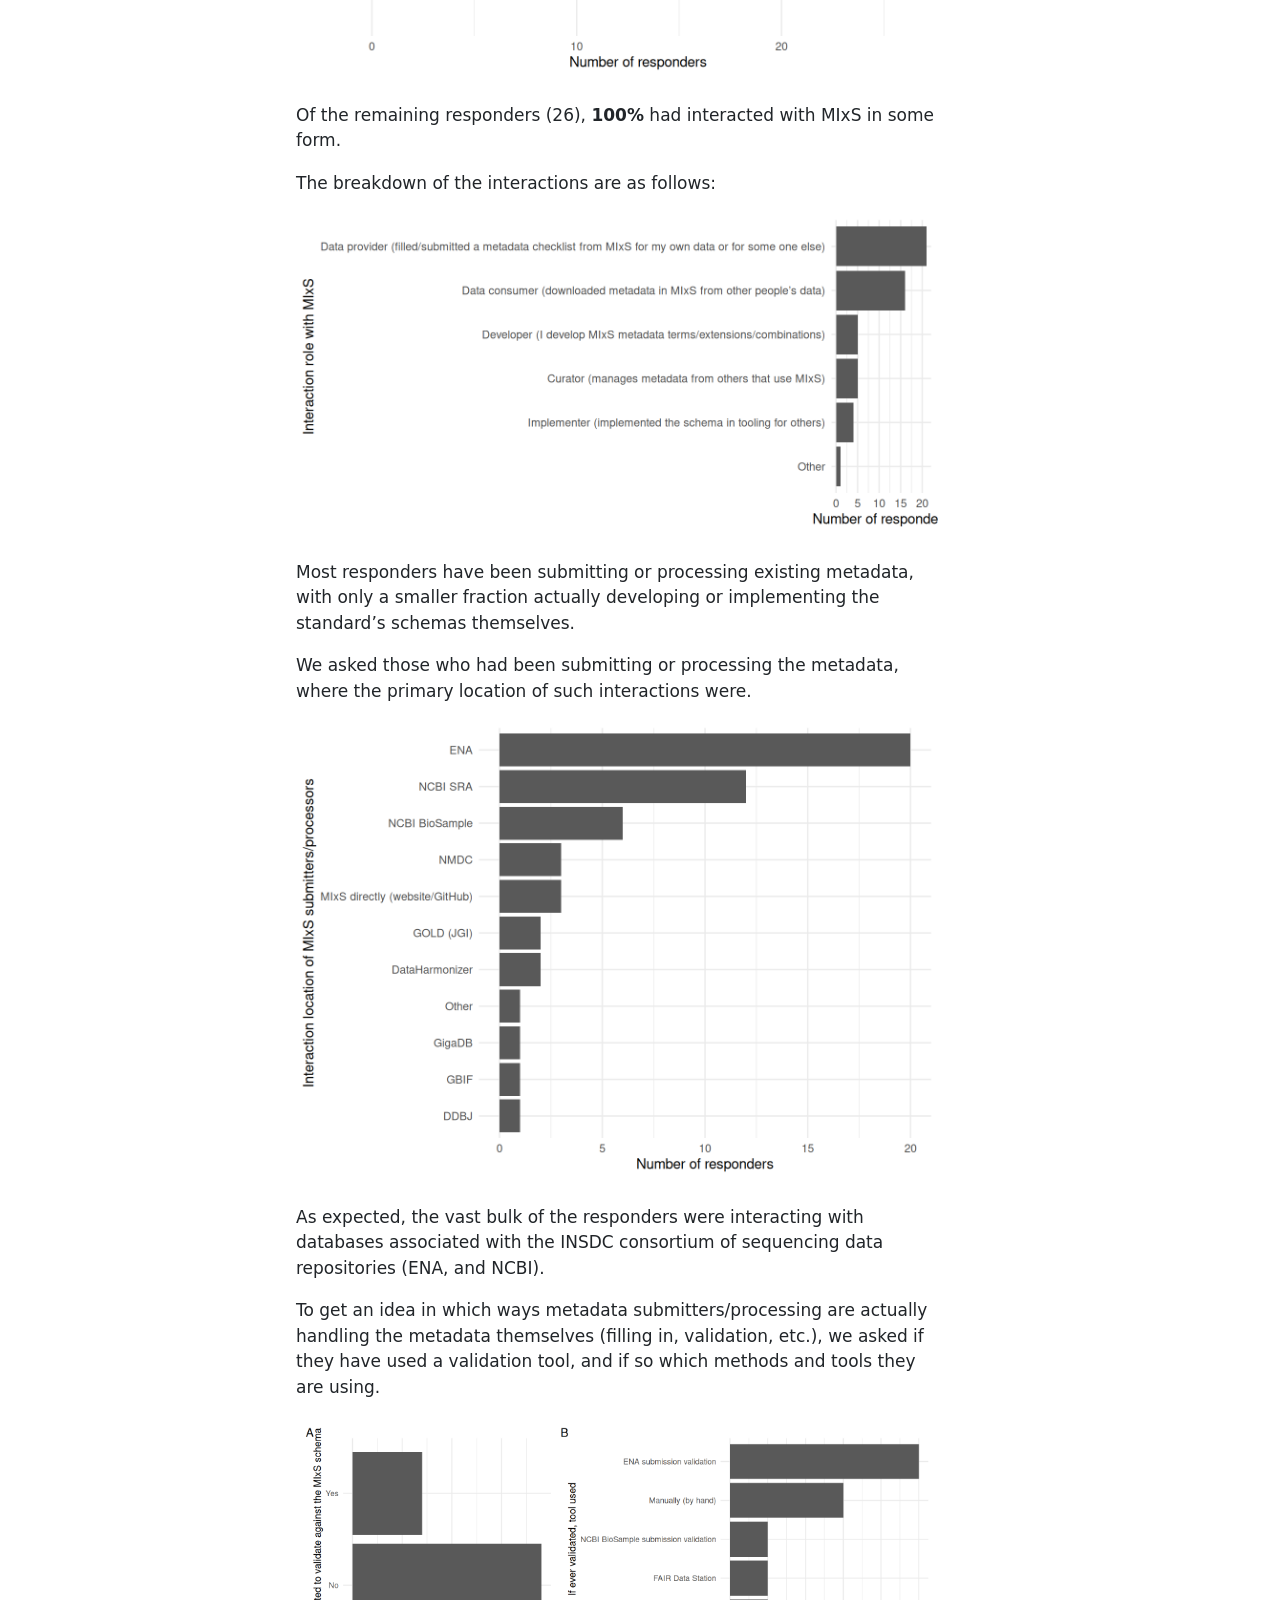
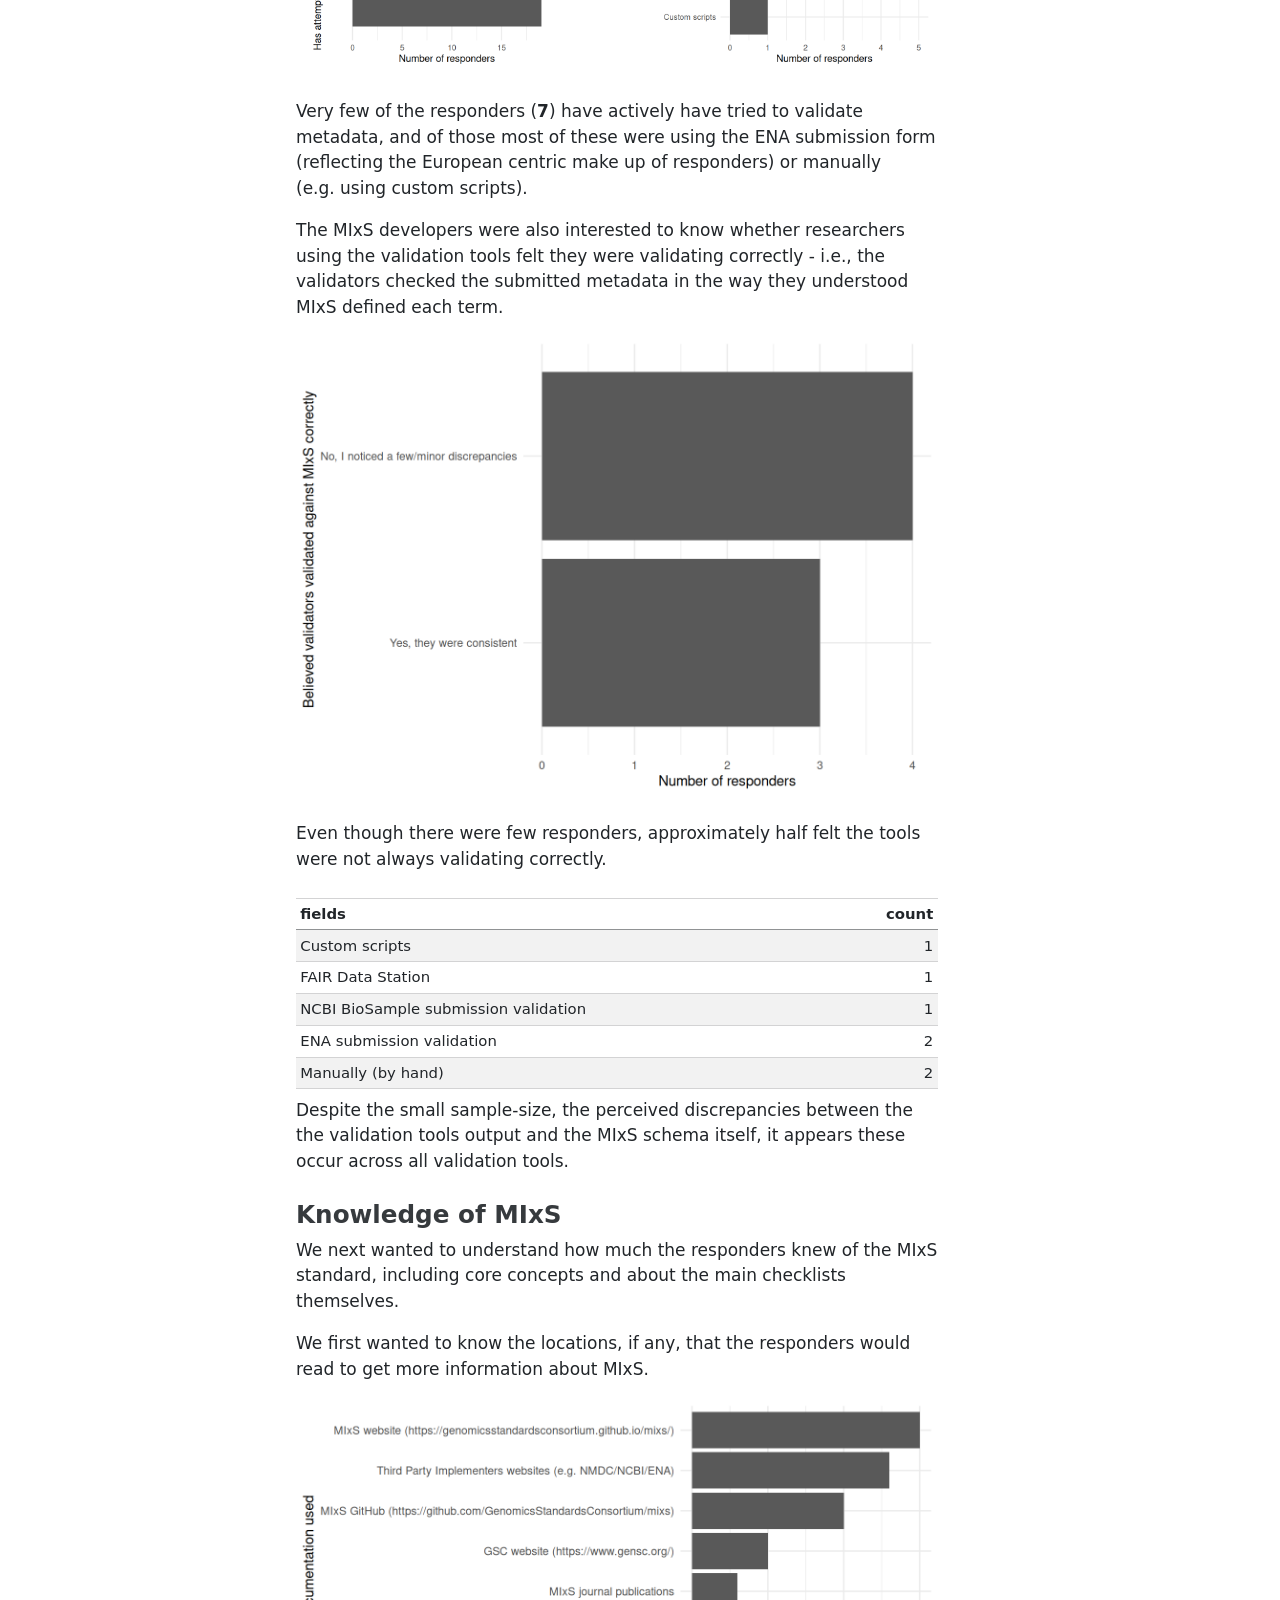
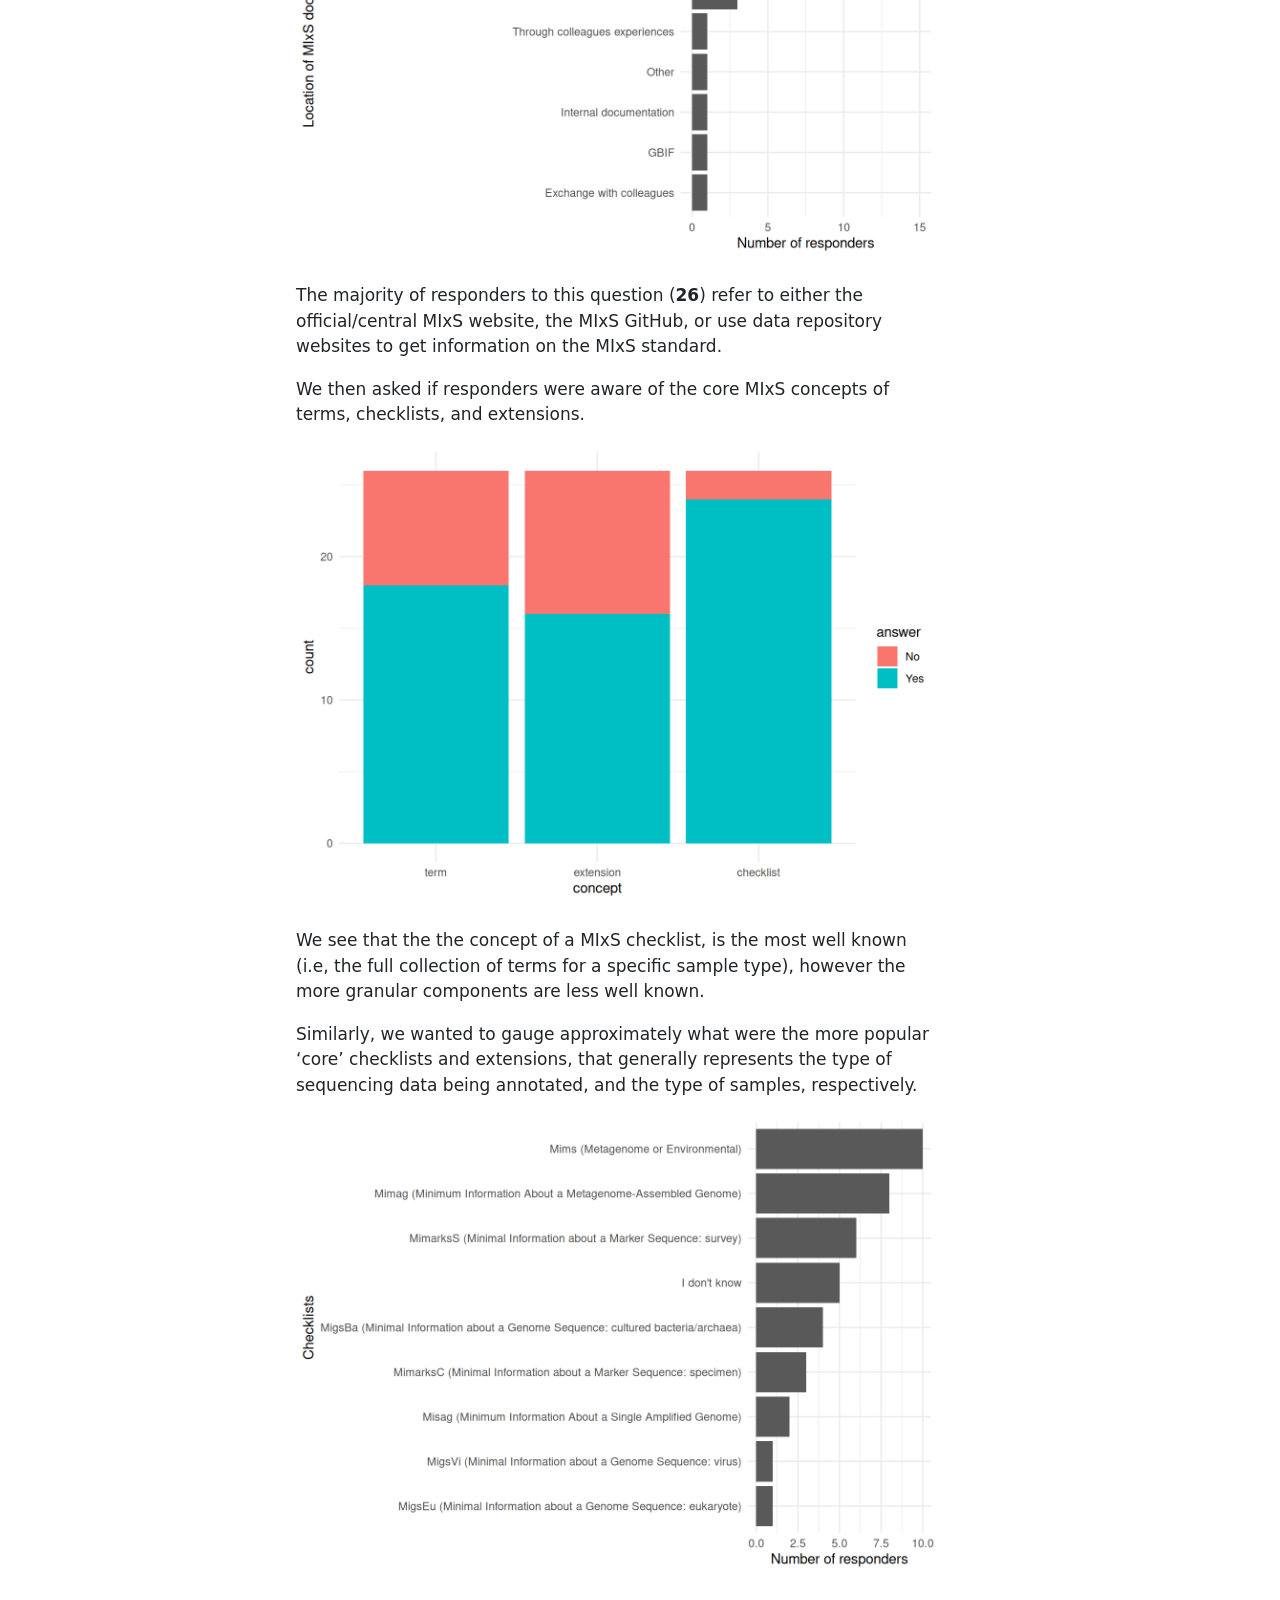
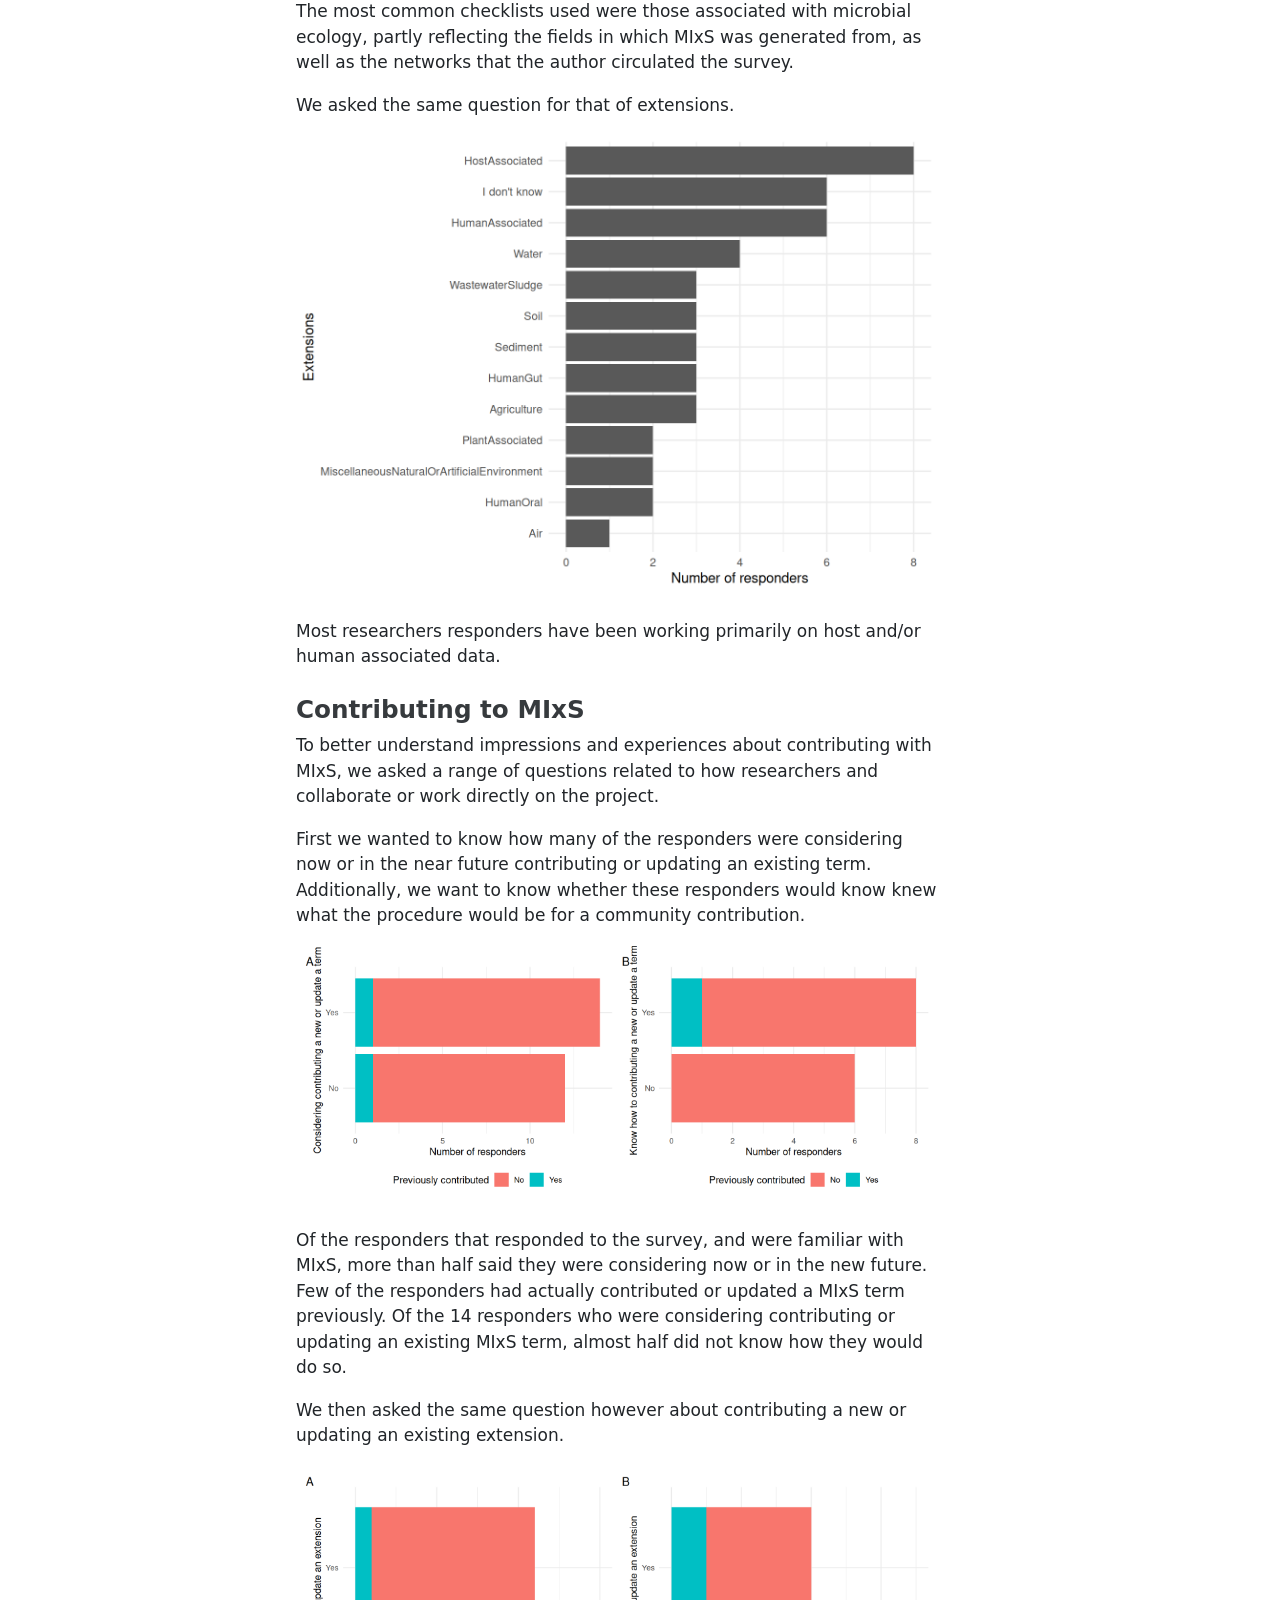
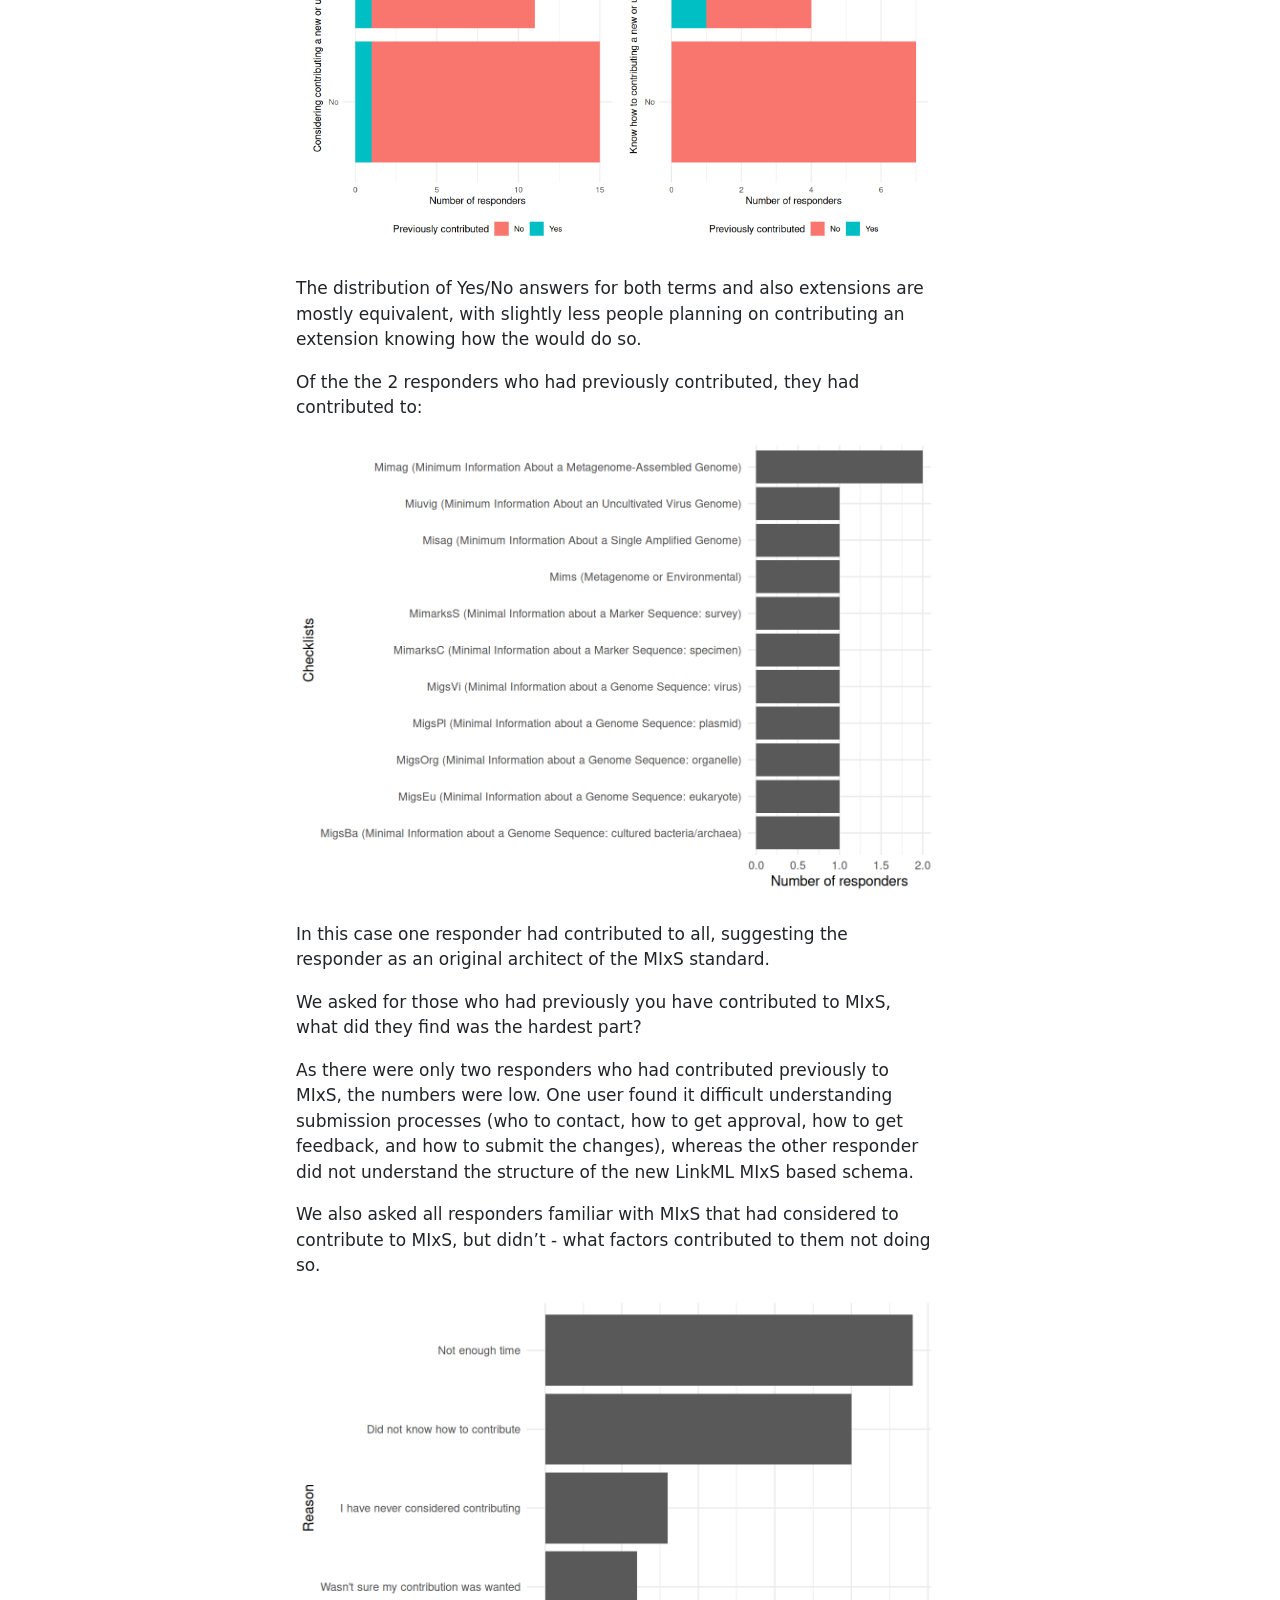
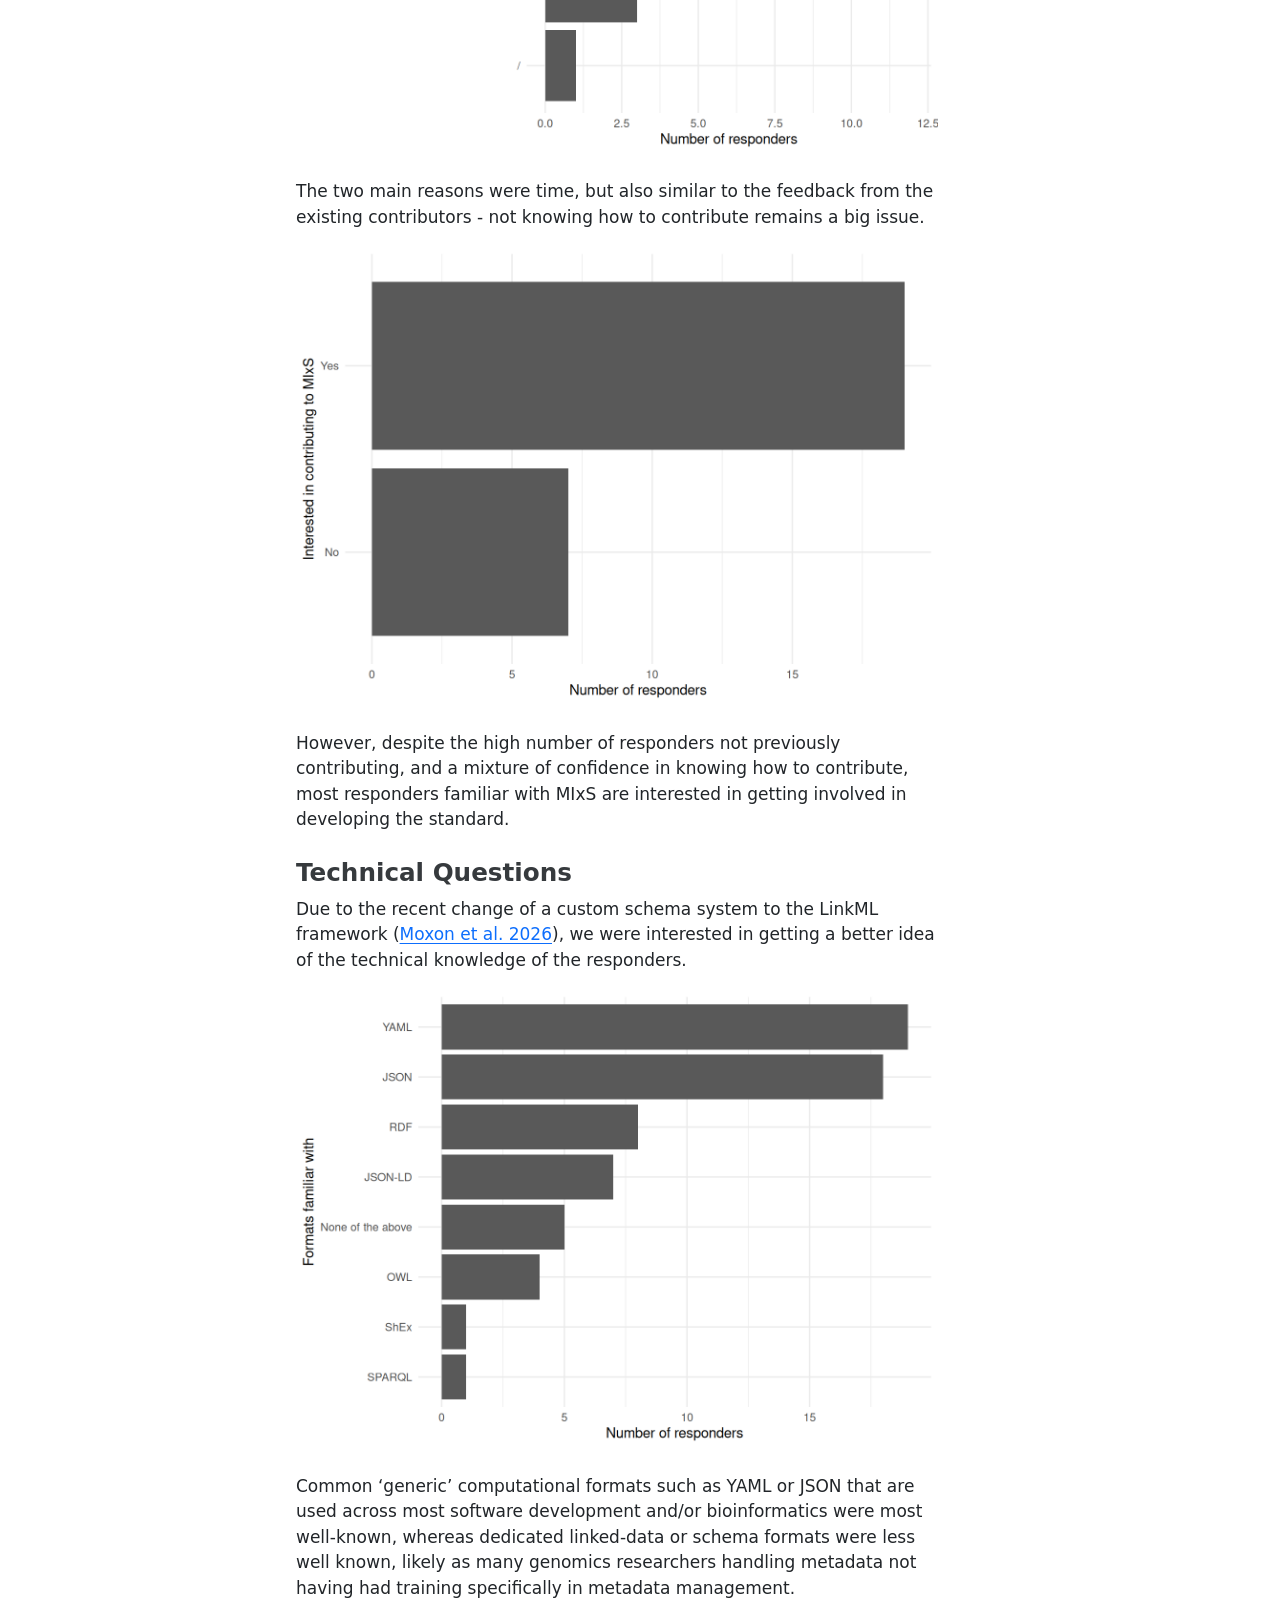
==== commit 8226105c: "Move appendix to end" ====
--- a/mixs-ux-survey.html
+++ b/mixs-ux-survey.html
@@ -66,6 +66,10 @@
   </ul></li>
   <li><a href="#discussion" id="toc-discussion" class="nav-link" data-scroll-target="#discussion">Discussion</a></li>
   <li><a href="#acknowledgements" id="toc-acknowledgements" class="nav-link" data-scroll-target="#acknowledgements">Acknowledgements</a></li>
+  <li><a href="#appendix" id="toc-appendix" class="nav-link" data-scroll-target="#appendix">Appendix</a>
+  <ul class="collapse">
+  <li><a href="#notebook-environment-and-dependencies" id="toc-notebook-environment-and-dependencies" class="nav-link" data-scroll-target="#notebook-environment-and-dependencies">Notebook environment and dependencies</a></li>
+  </ul></li>
   </ul>
 <div class="quarto-alternate-formats"><h2>Other Formats</h2><ul><li><a href="mixs-ux-survey.pdf"><i class="bi bi-file-pdf"></i>PDF</a></li></ul></div></nav>
 </div>
@@ -109,51 +113,6 @@
 <p>This anonymous survey has been designed to get an overview of current awareness and experiences in using the ‘Minimal Information About (X) Any Sequence’ or ‘MIxS’ suite of metadata checklists designed by the Genomic Standards Consortium (GSC) for the reporting of nucleic acid sequencing data.</p>
 <p>The MIxS checklists aim to greatly enrich the contextual annotation around DNA and RNA data to improve accessibility, promote effective re-use, and maximise scientific (re-)discovery from the vast amount of genomic data being produced by scientists today.</p>
 <p>The results from this survey will be used to help guide the NFDI4Microbiota ‘MIxS-UX’ FlexFund project improve the documentation around MIxS.</p>
-<div class="cell" data-output-fold="true" data-output-summary="(Click to see dependencies used to generate notebook)">
-<details><summary>(Click to see dependencies used to generate notebook)</summary>
-<div class="cell-output cell-output-stdout">
-<pre><code>R version 4.4.1 (2024-06-14)
-Platform: x86_64-pc-linux-gnu
-Running under: Ubuntu 24.04.4 LTS
-
-Matrix products: default
-BLAS:   /usr/lib/x86_64-linux-gnu/blas/libblas.so.3.12.0 
-LAPACK: /usr/lib/x86_64-linux-gnu/lapack/liblapack.so.3.12.0
-
-locale:
- [1] LC_CTYPE=en_GB.UTF-8       LC_NUMERIC=C              
- [3] LC_TIME=en_GB.UTF-8        LC_COLLATE=en_GB.UTF-8    
- [5] LC_MONETARY=en_GB.UTF-8    LC_MESSAGES=en_GB.UTF-8   
- [7] LC_PAPER=en_GB.UTF-8       LC_NAME=C                 
- [9] LC_ADDRESS=C               LC_TELEPHONE=C            
-[11] LC_MEASUREMENT=en_GB.UTF-8 LC_IDENTIFICATION=C       
-
-time zone: Europe/Berlin
-tzcode source: system (glibc)
-
-attached base packages:
-[1] stats     graphics  grDevices utils     datasets  methods   base     
-
-other attached packages:
-[1] patchwork_1.2.0  kableExtra_1.4.0 forcats_1.0.0    tidyr_1.3.1     
-[5] stringr_1.5.1    janitor_2.2.1    ggplot2_3.5.1    dplyr_1.1.4     
-[9] readr_2.1.5     
-
-loaded via a namespace (and not attached):
- [1] gtable_0.3.5      jsonlite_1.8.8    compiler_4.4.1    tidyselect_1.2.1 
- [5] xml2_1.3.6        snakecase_0.11.1  systemfonts_1.2.3 scales_1.3.0     
- [9] yaml_2.3.8        fastmap_1.1.1     R6_2.5.1          generics_0.1.3   
-[13] knitr_1.50        htmlwidgets_1.6.4 tibble_3.2.1      munsell_0.5.1    
-[17] svglite_2.1.3     lubridate_1.9.3   pillar_1.9.0      tzdb_0.4.0       
-[21] rlang_1.1.6       utf8_1.2.4        stringi_1.8.3     xfun_0.52        
-[25] viridisLite_0.4.2 timechange_0.3.0  cli_3.6.5         withr_3.0.0      
-[29] magrittr_2.0.3    digest_0.6.35     grid_4.4.1        rstudioapi_0.16.0
-[33] hms_1.1.3         lifecycle_1.0.4   vctrs_0.6.5       evaluate_0.23    
-[37] glue_1.8.0        fansi_1.0.6       colorspace_2.1-0  purrr_1.0.2      
-[41] rmarkdown_2.27    tools_4.4.1       pkgconfig_2.0.3   htmltools_0.5.8.1</code></pre>
-</div>
-</details>
-</div>
 </section>
 <section id="key-takeaways" class="level2">
 <h2 class="anchored" data-anchor-id="key-takeaways">Key Takeaways</h2>
@@ -601,6 +560,59 @@
 <section id="acknowledgements" class="level2">
 <h2 class="anchored" data-anchor-id="acknowledgements">Acknowledgements</h2>
 <p>This report was supported by the NFDI4Microbiota Flexfund ‘MIxS-UX’, funded by the Deutsche Forschungsgemeinschaft (DFG, German Research Foundation) – 460129525.</p>
+</section>
+<section id="appendix" class="level2">
+<h2 class="anchored" data-anchor-id="appendix">Appendix</h2>
+<section id="notebook-environment-and-dependencies" class="level3">
+<h3 class="anchored" data-anchor-id="notebook-environment-and-dependencies">Notebook environment and dependencies</h3>
+<div class="cell" data-output-fold="true" data-output-summary="(Click to see dependencies used to generate notebook)">
+<details><summary>(Click to see dependencies used to generate notebook)</summary>
+<div class="cell-output cell-output-stdout">
+<pre><code>R version 4.4.1 (2024-06-14)
+Platform: x86_64-pc-linux-gnu
+Running under: Ubuntu 24.04.4 LTS
+
+Matrix products: default
+BLAS:   /usr/lib/x86_64-linux-gnu/blas/libblas.so.3.12.0 
+LAPACK: /usr/lib/x86_64-linux-gnu/lapack/liblapack.so.3.12.0
+
+locale:
+ [1] LC_CTYPE=en_GB.UTF-8       LC_NUMERIC=C              
+ [3] LC_TIME=en_GB.UTF-8        LC_COLLATE=en_GB.UTF-8    
+ [5] LC_MONETARY=en_GB.UTF-8    LC_MESSAGES=en_GB.UTF-8   
+ [7] LC_PAPER=en_GB.UTF-8       LC_NAME=C                 
+ [9] LC_ADDRESS=C               LC_TELEPHONE=C            
+[11] LC_MEASUREMENT=en_GB.UTF-8 LC_IDENTIFICATION=C       
+
+time zone: Europe/Berlin
+tzcode source: system (glibc)
+
+attached base packages:
+[1] stats     graphics  grDevices utils     datasets  methods   base     
+
+other attached packages:
+[1] patchwork_1.2.0  kableExtra_1.4.0 forcats_1.0.0    tidyr_1.3.1     
+[5] stringr_1.5.1    janitor_2.2.1    ggplot2_3.5.1    dplyr_1.1.4     
+[9] readr_2.1.5     
+
+loaded via a namespace (and not attached):
+ [1] utf8_1.2.4        generics_0.1.3    xml2_1.3.6        stringi_1.8.3    
+ [5] hms_1.1.3         digest_0.6.35     magrittr_2.0.3    evaluate_0.23    
+ [9] grid_4.4.1        timechange_0.3.0  maps_3.4.3        fastmap_1.1.1    
+[13] jsonlite_1.8.8    purrr_1.0.2       fansi_1.0.6       viridisLite_0.4.2
+[17] scales_1.3.0      cli_3.6.5         crayon_1.5.2      rlang_1.1.6      
+[21] bit64_4.0.5       munsell_0.5.1     withr_3.0.0       yaml_2.3.8       
+[25] parallel_4.4.1    tools_4.4.1       tzdb_0.4.0        colorspace_2.1-0 
+[29] vctrs_0.6.5       R6_2.5.1          lifecycle_1.0.4   lubridate_1.9.3  
+[33] snakecase_0.11.1  bit_4.0.5         htmlwidgets_1.6.4 vroom_1.6.5      
+[37] pkgconfig_2.0.3   pillar_1.9.0      gtable_0.3.5      glue_1.8.0       
+[41] systemfonts_1.2.3 xfun_0.52         tibble_3.2.1      tidyselect_1.2.1 
+[45] rstudioapi_0.16.0 knitr_1.50        farver_2.1.2      htmltools_0.5.8.1
+[49] labeling_0.4.3    rmarkdown_2.27    svglite_2.1.3     compiler_4.4.1   </code></pre>
+</div>
+</details>
+</div>
+</section>
 </section>
 
 </main>
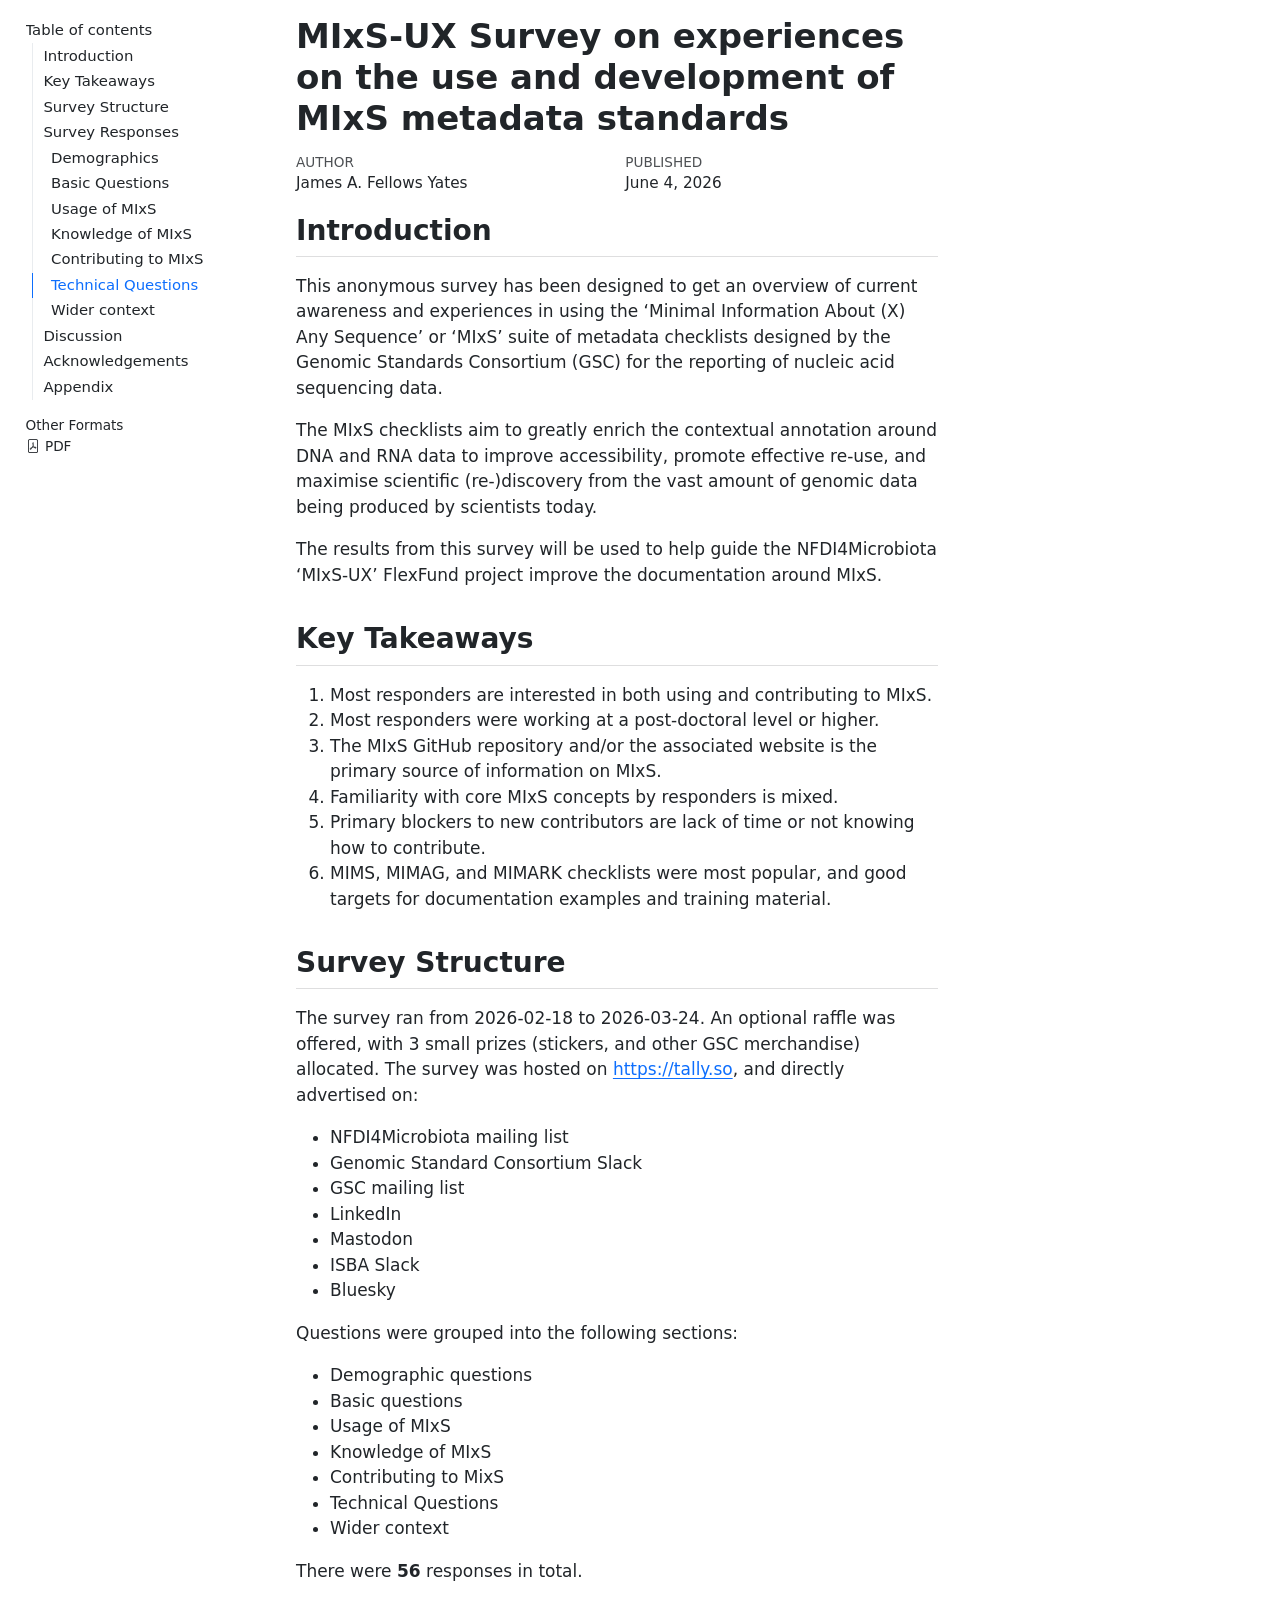
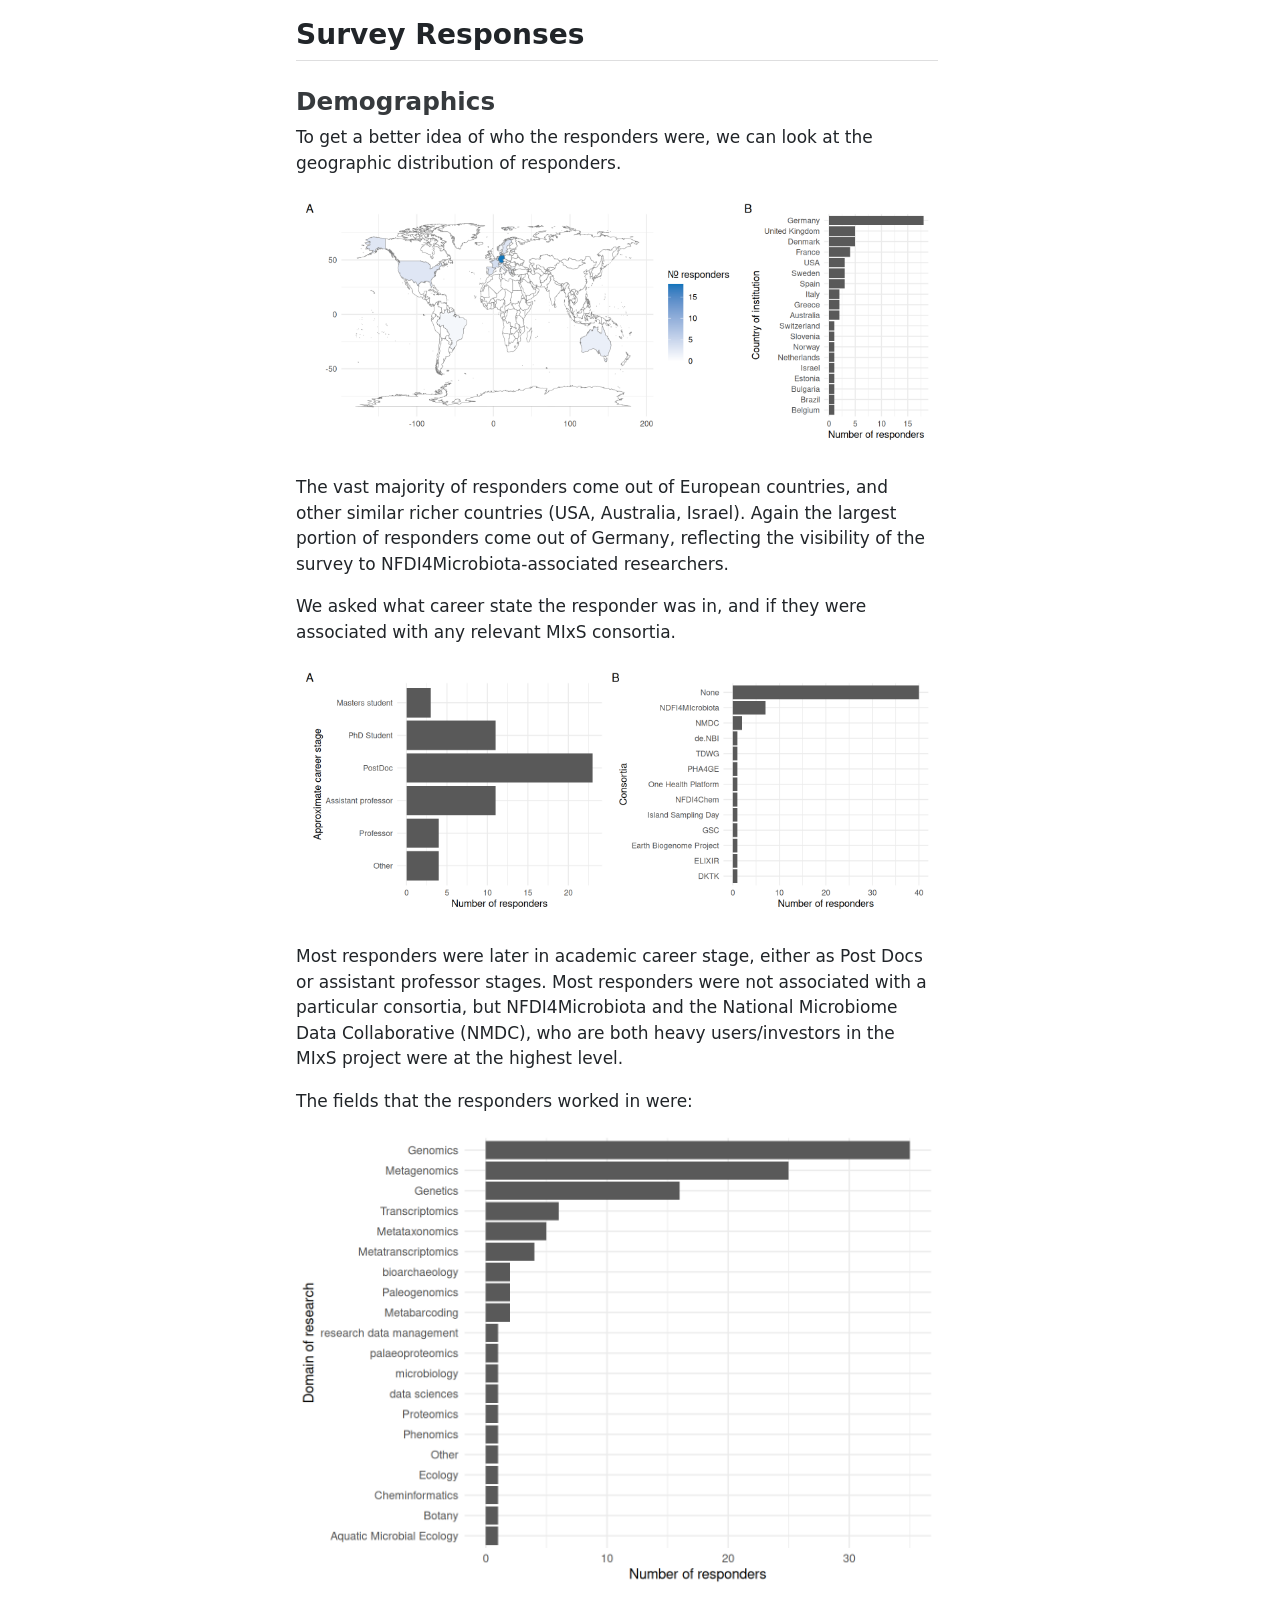
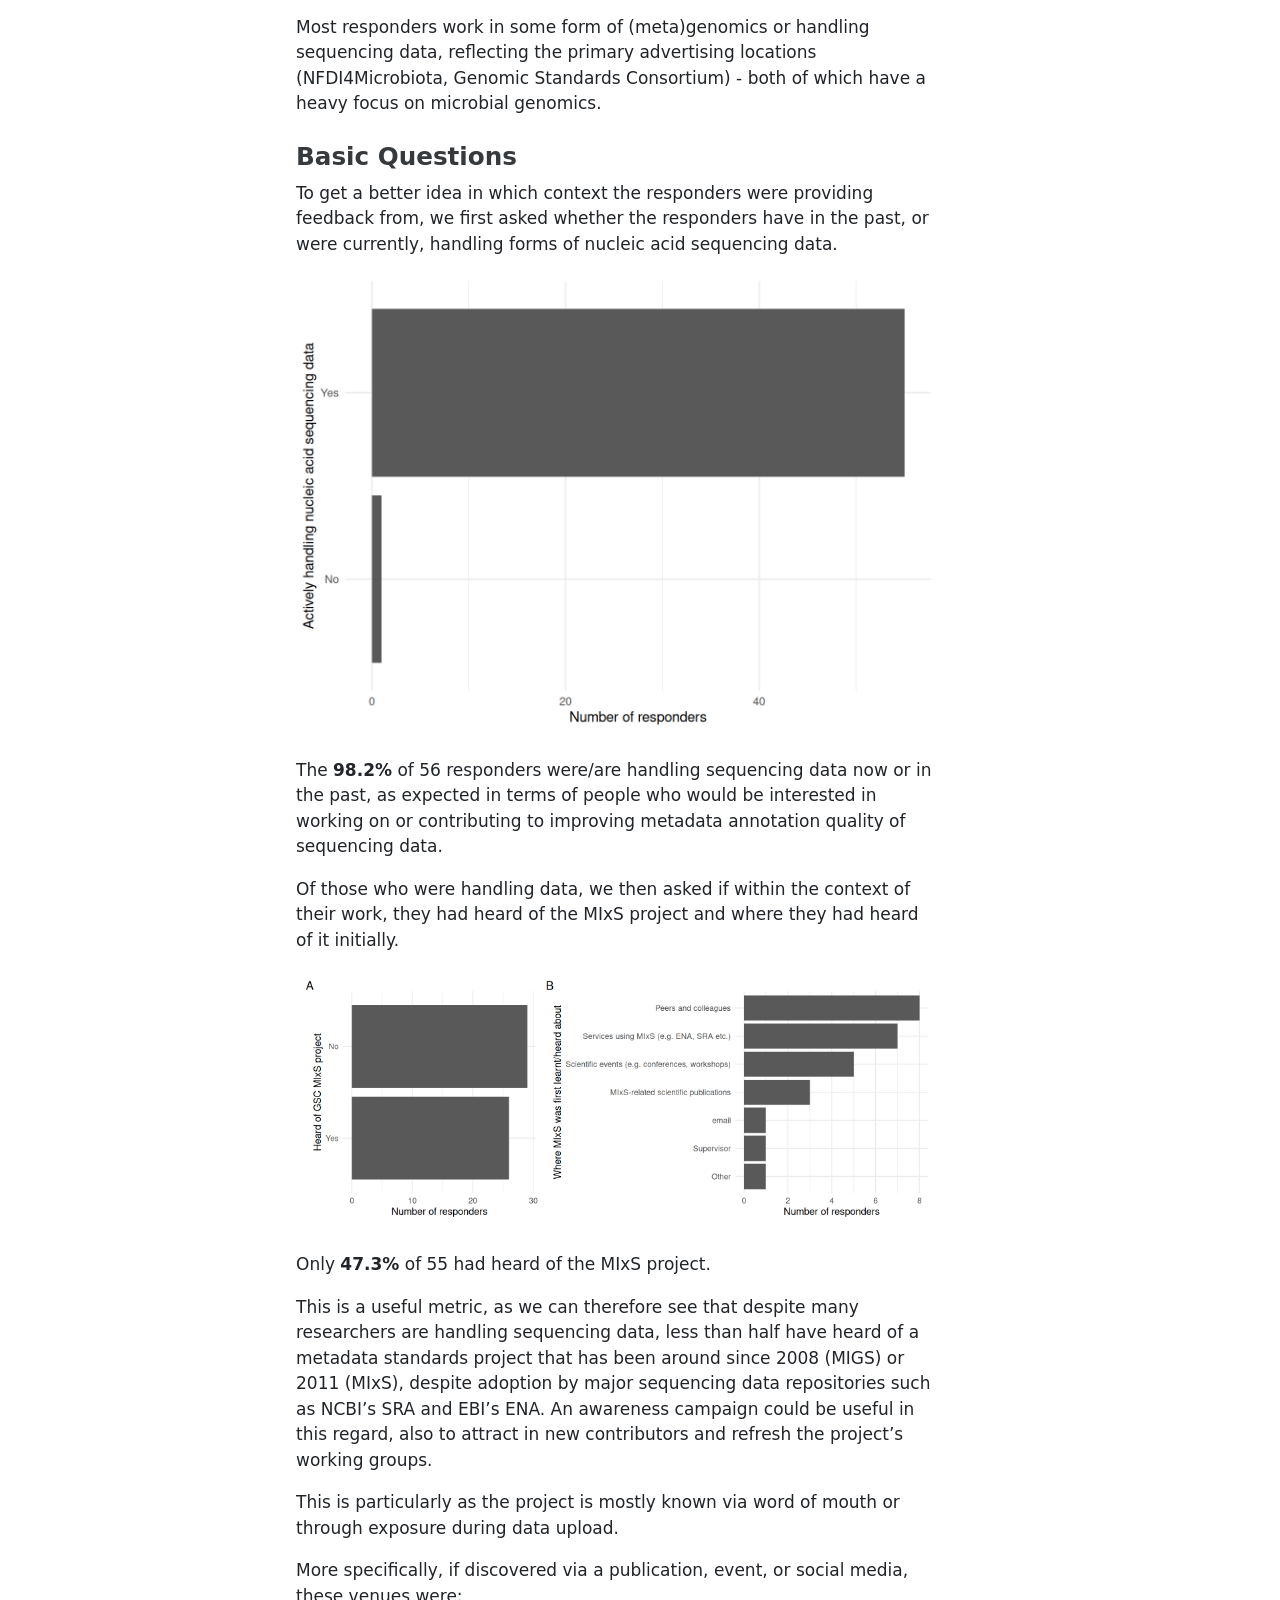
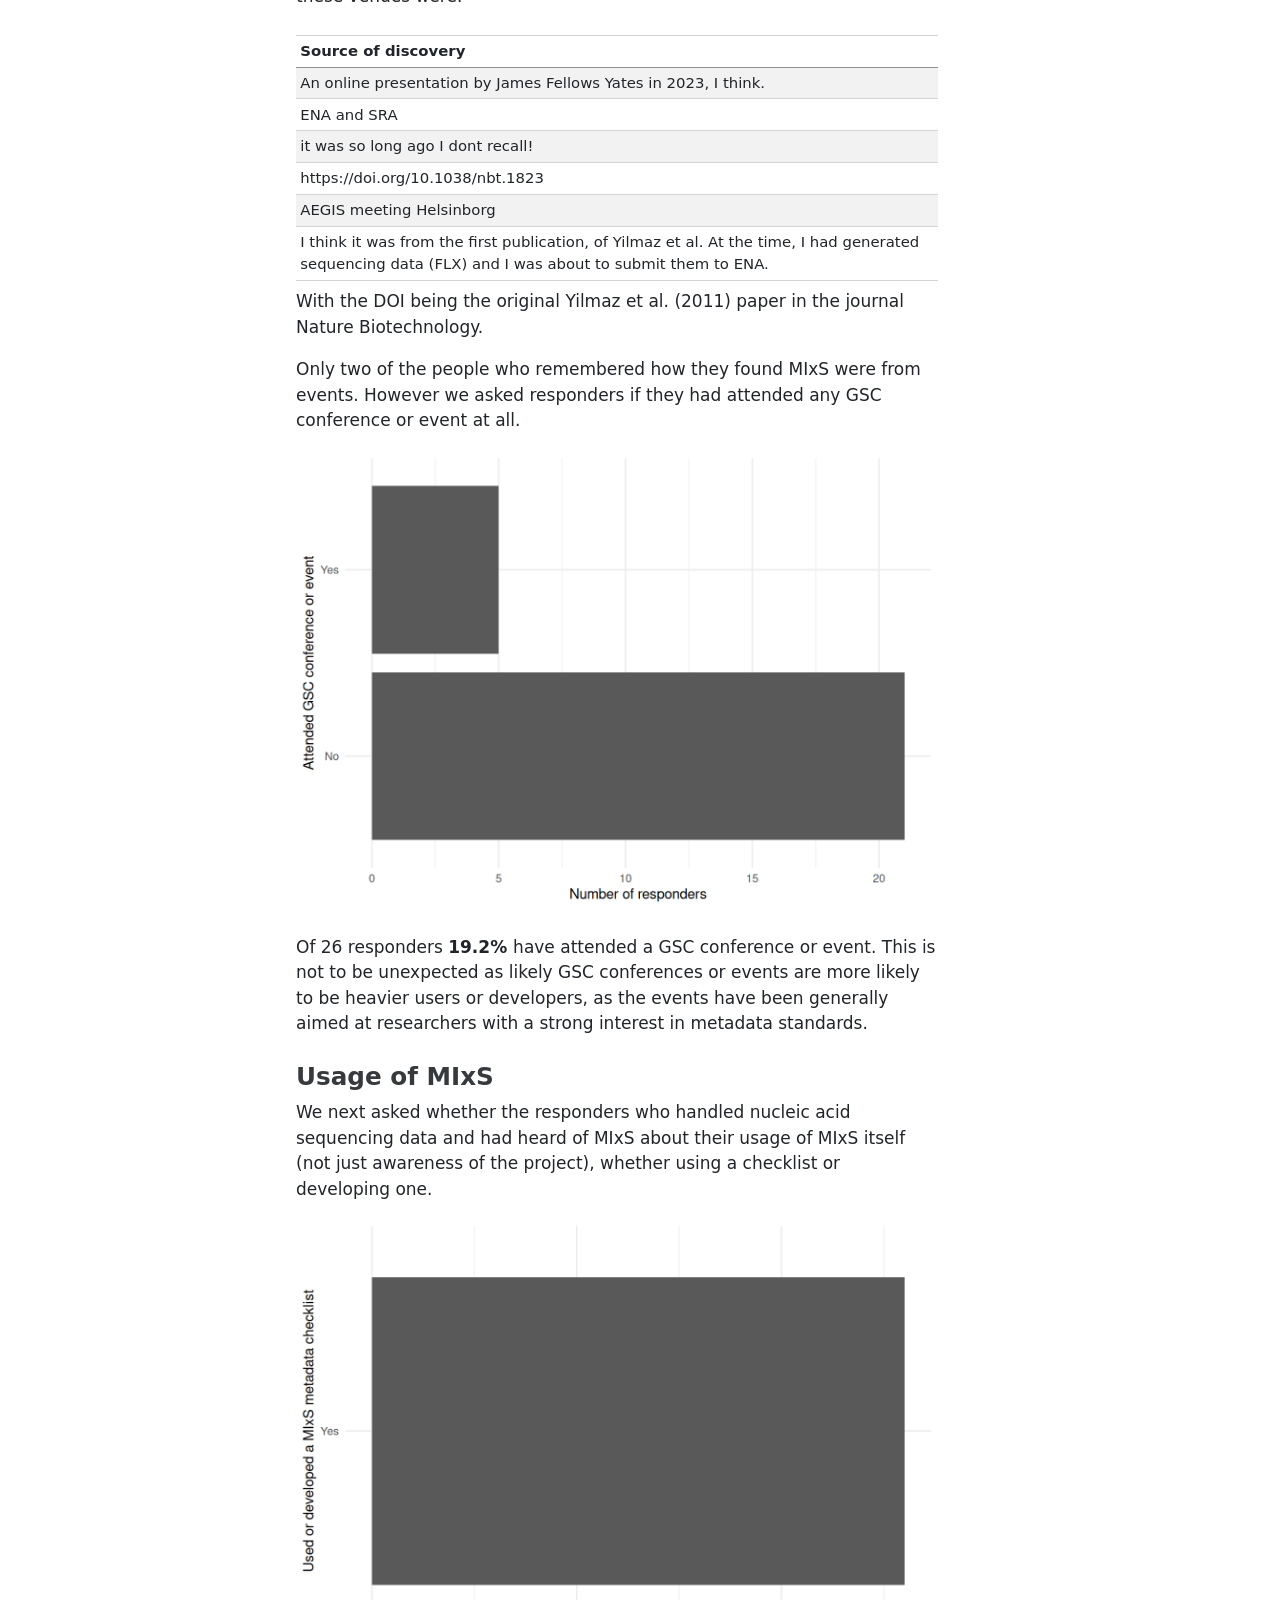
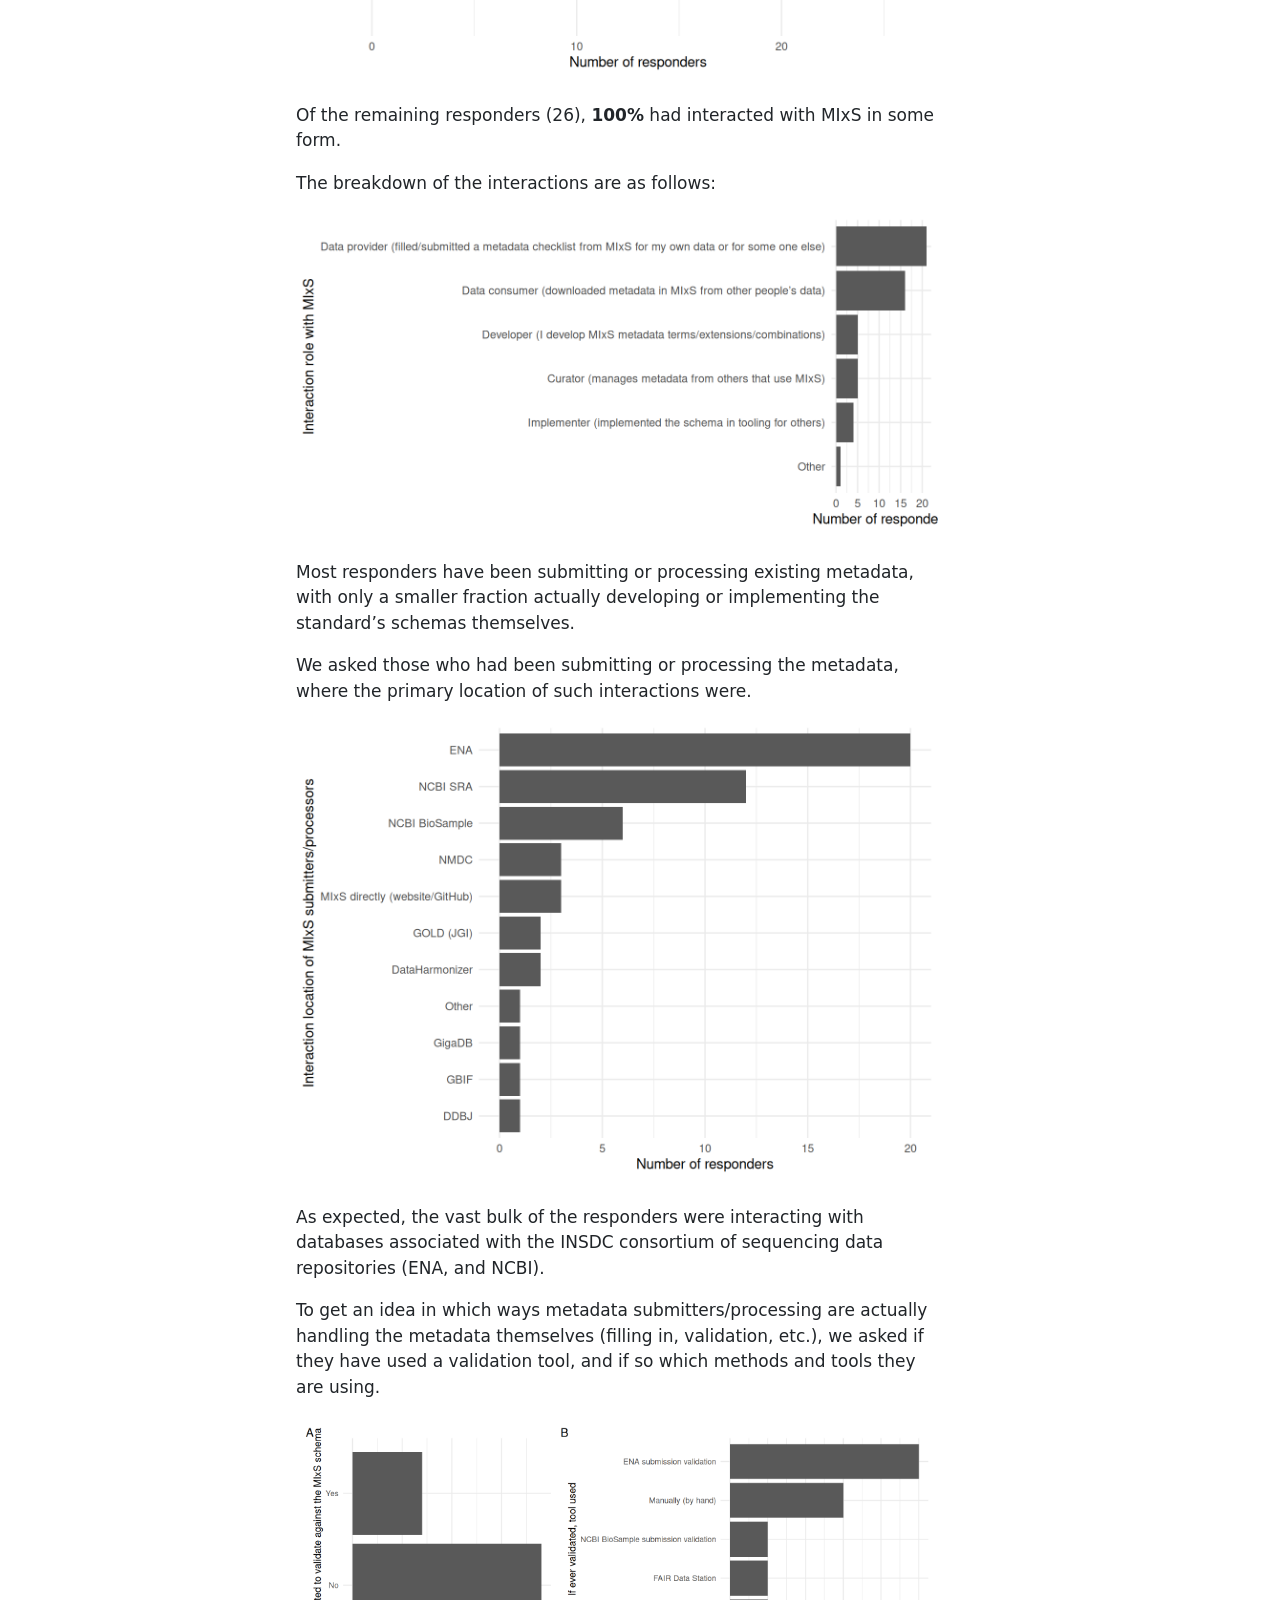
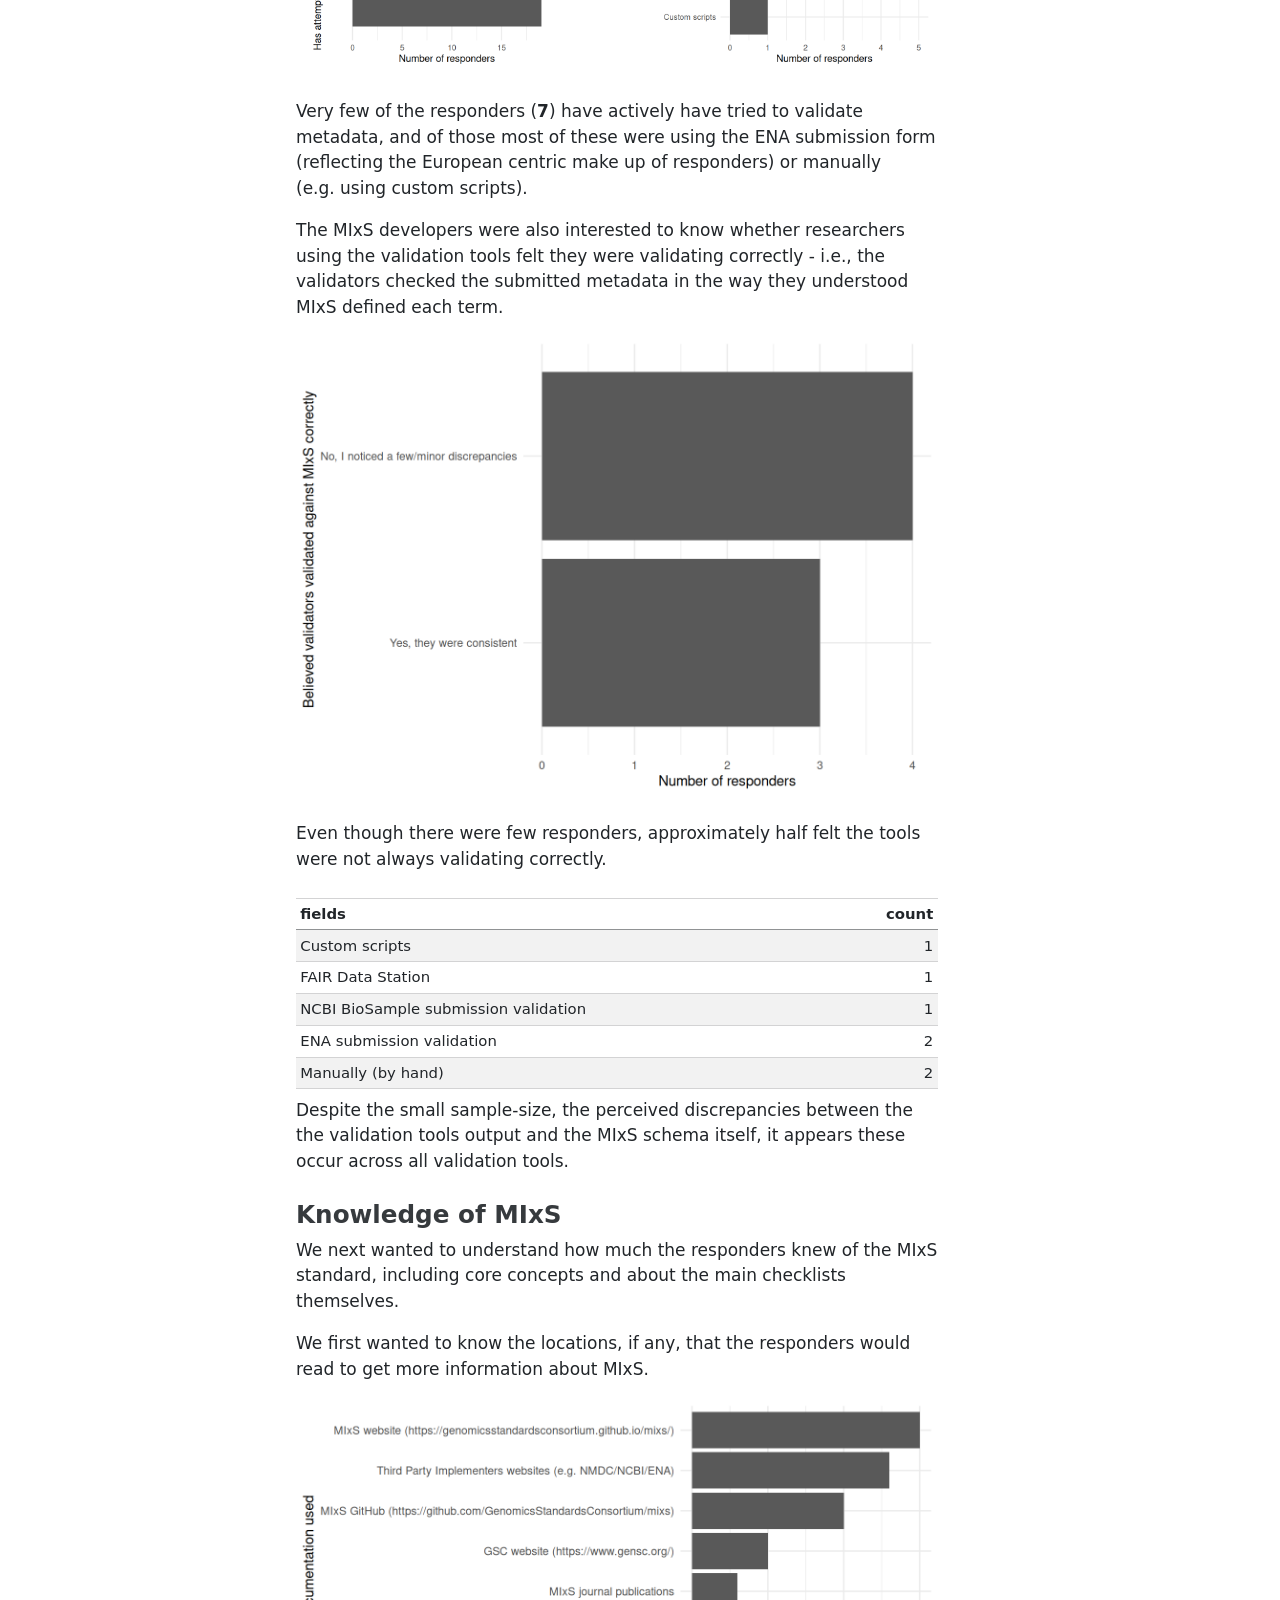
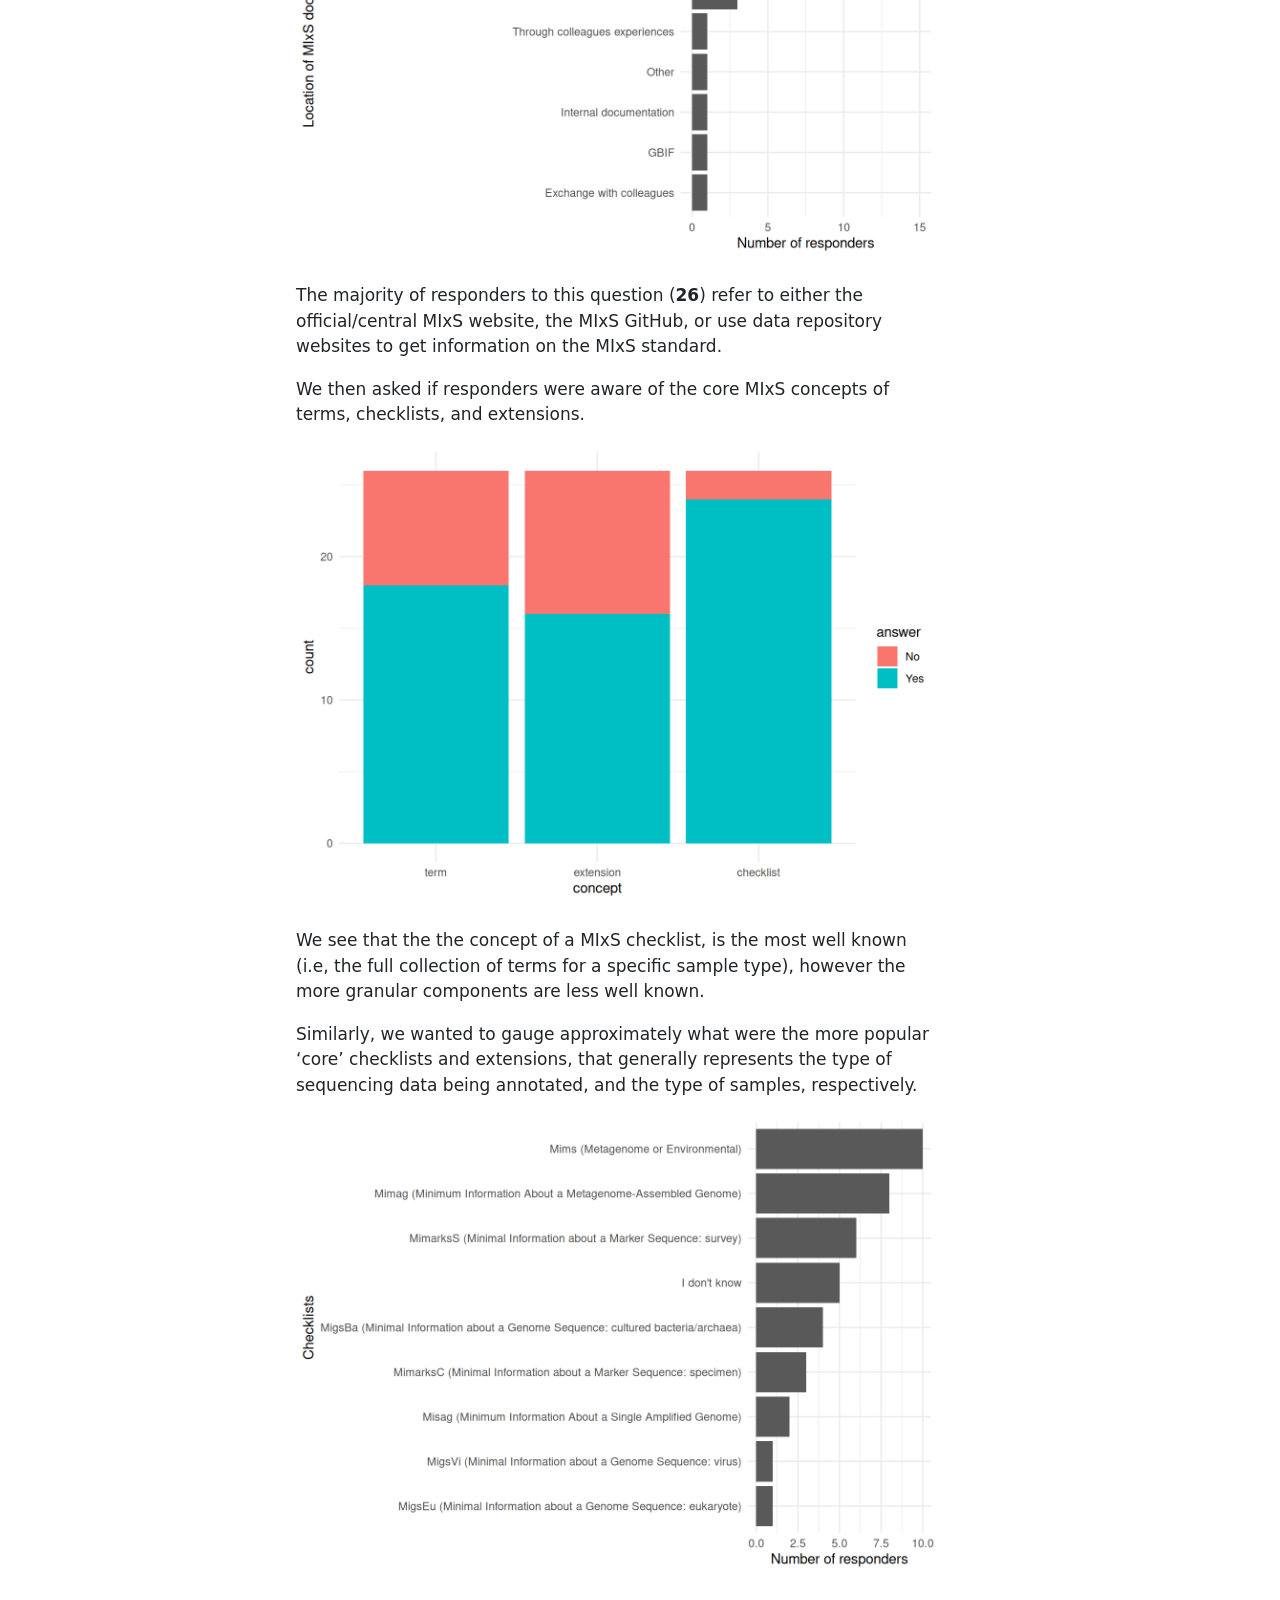
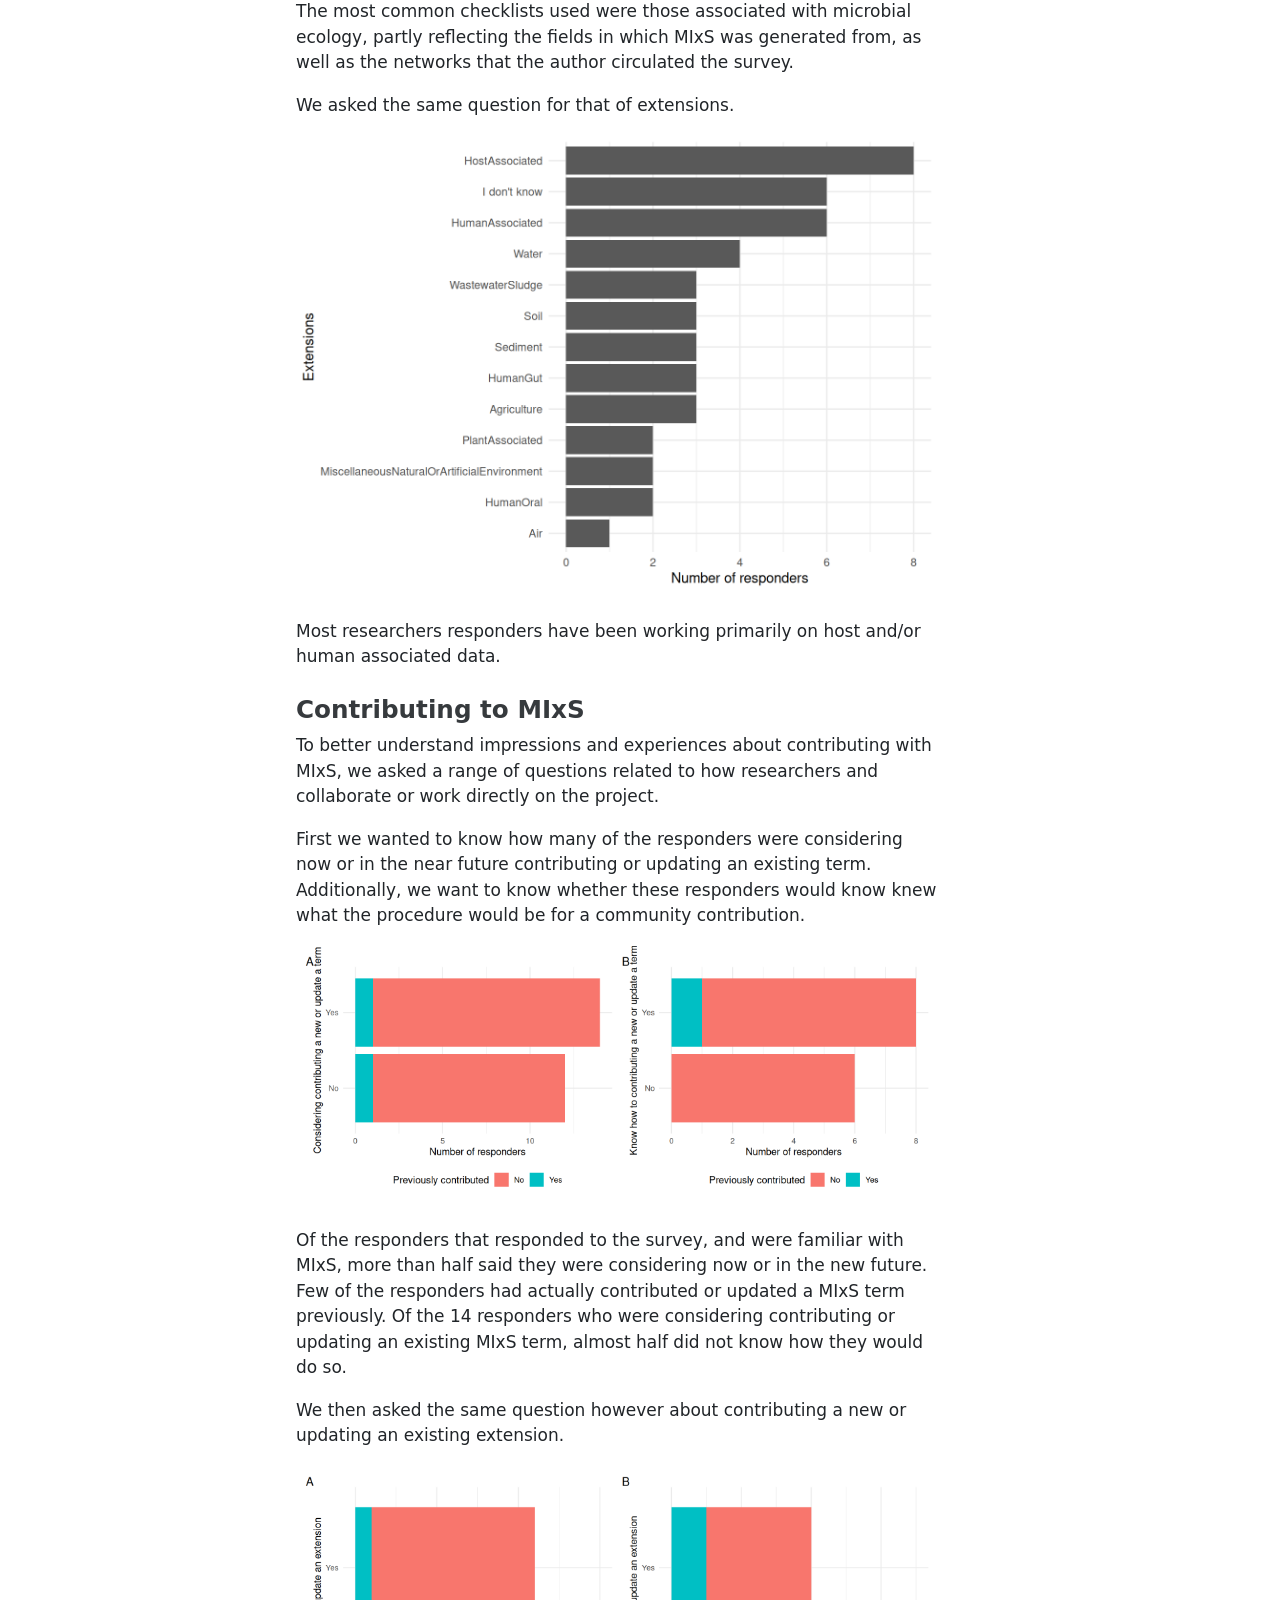
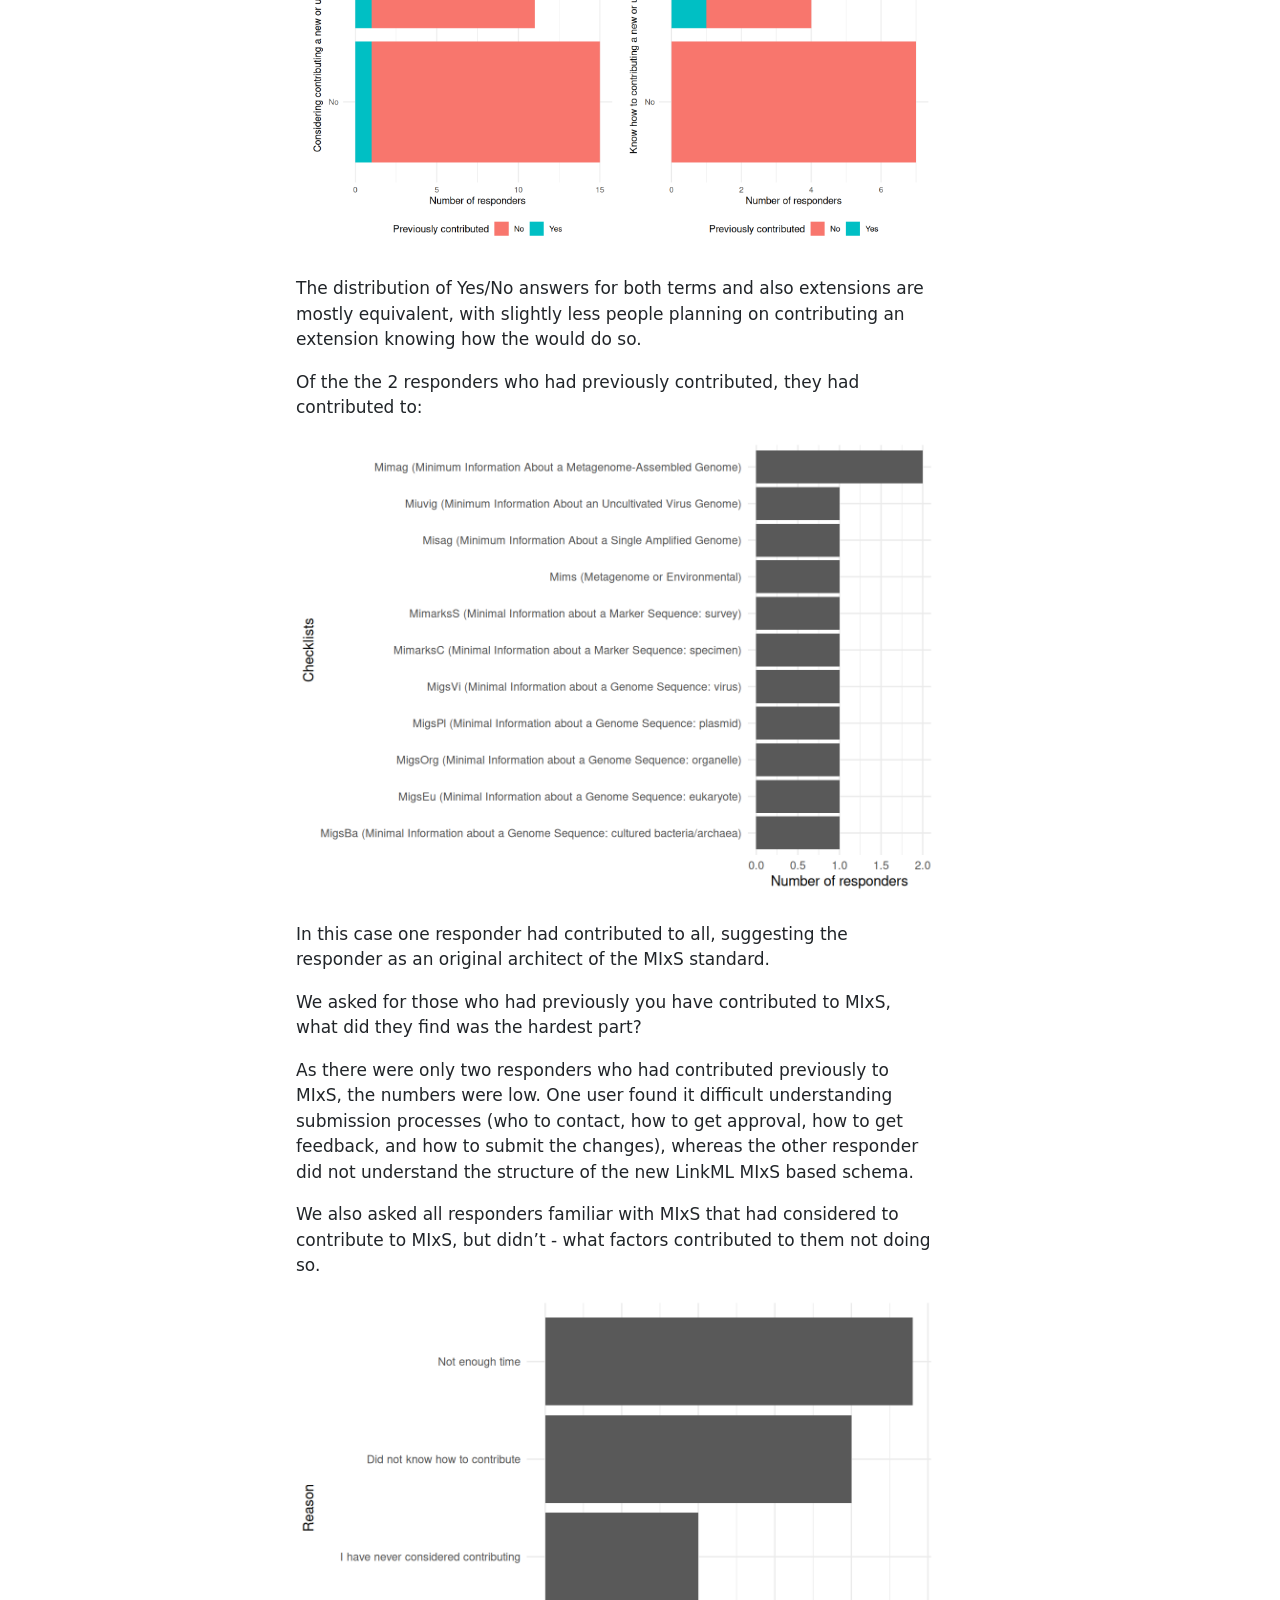
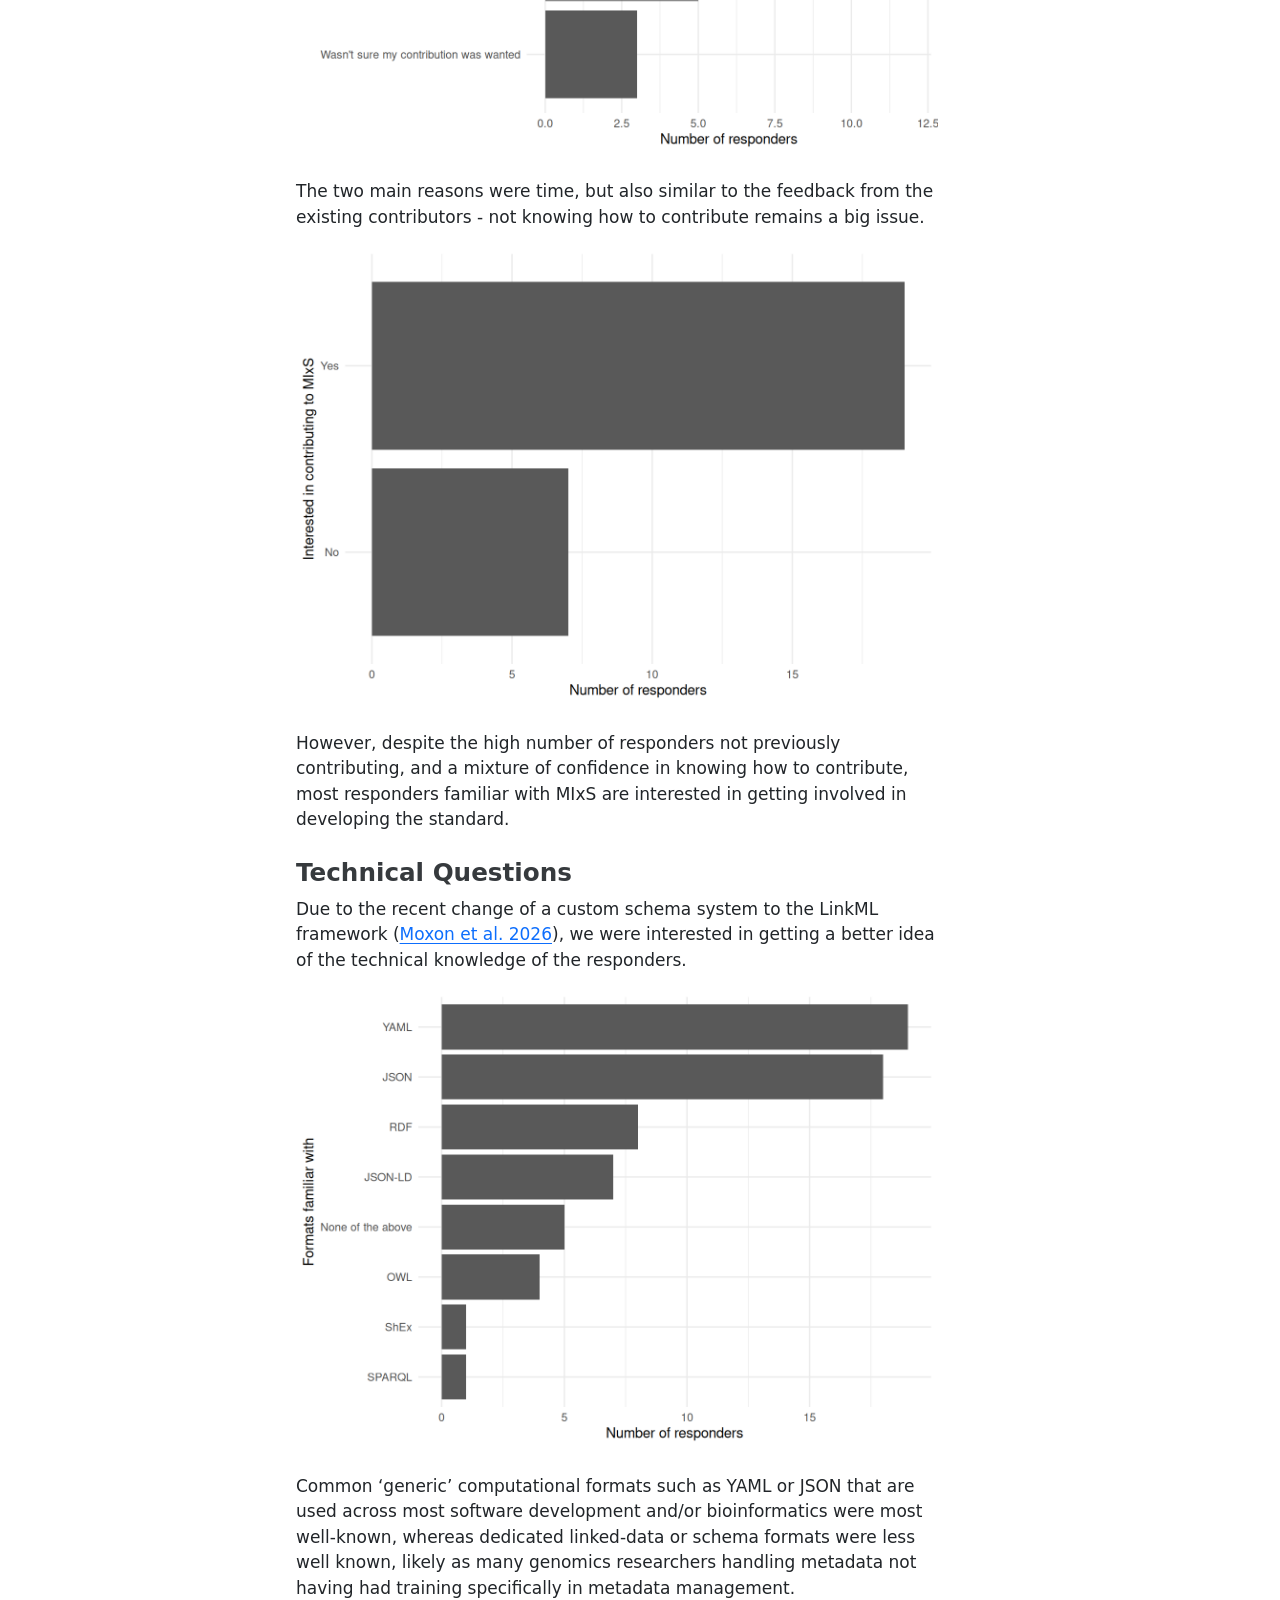
==== commit 77ff0874: "Improve ordering of some plots, fix an uncleaned entry" ====
--- a/mixs-ux-survey.html
+++ b/mixs-ux-survey.html
@@ -7,7 +7,7 @@
 <meta name="viewport" content="width=device-width, initial-scale=1.0, user-scalable=yes">
 
 <meta name="author" content="James A. Fellows Yates">
-<meta name="dcterms.date" content="2026-06-03">
+<meta name="dcterms.date" content="2026-06-04">
 
 <title>MIxS-UX Survey on experiences on the use and development of MIxS metadata standards</title>
 <style>
@@ -96,7 +96,7 @@
     <div>
     <div class="quarto-title-meta-heading">Published</div>
     <div class="quarto-title-meta-contents">
-      <p class="date">June 3, 2026</p>
+      <p class="date">June 4, 2026</p>
     </div>
   </div>
   
